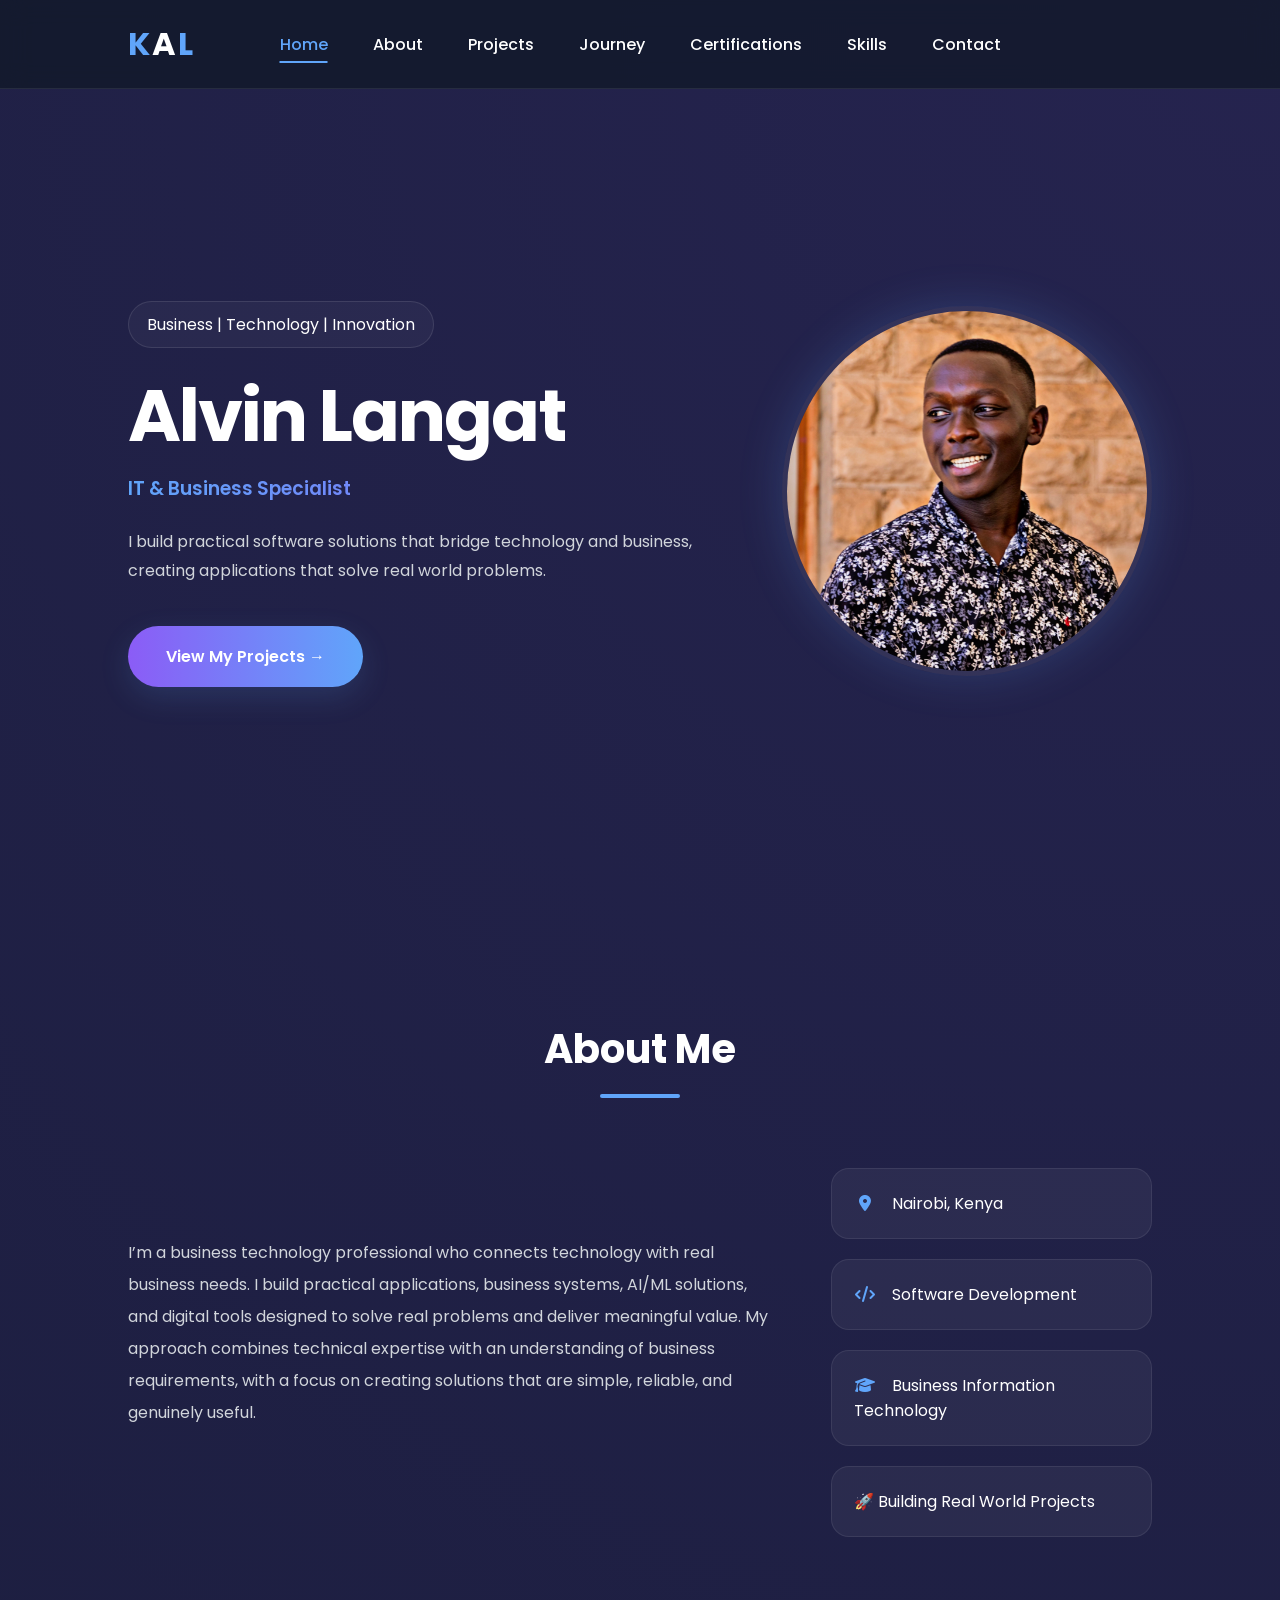
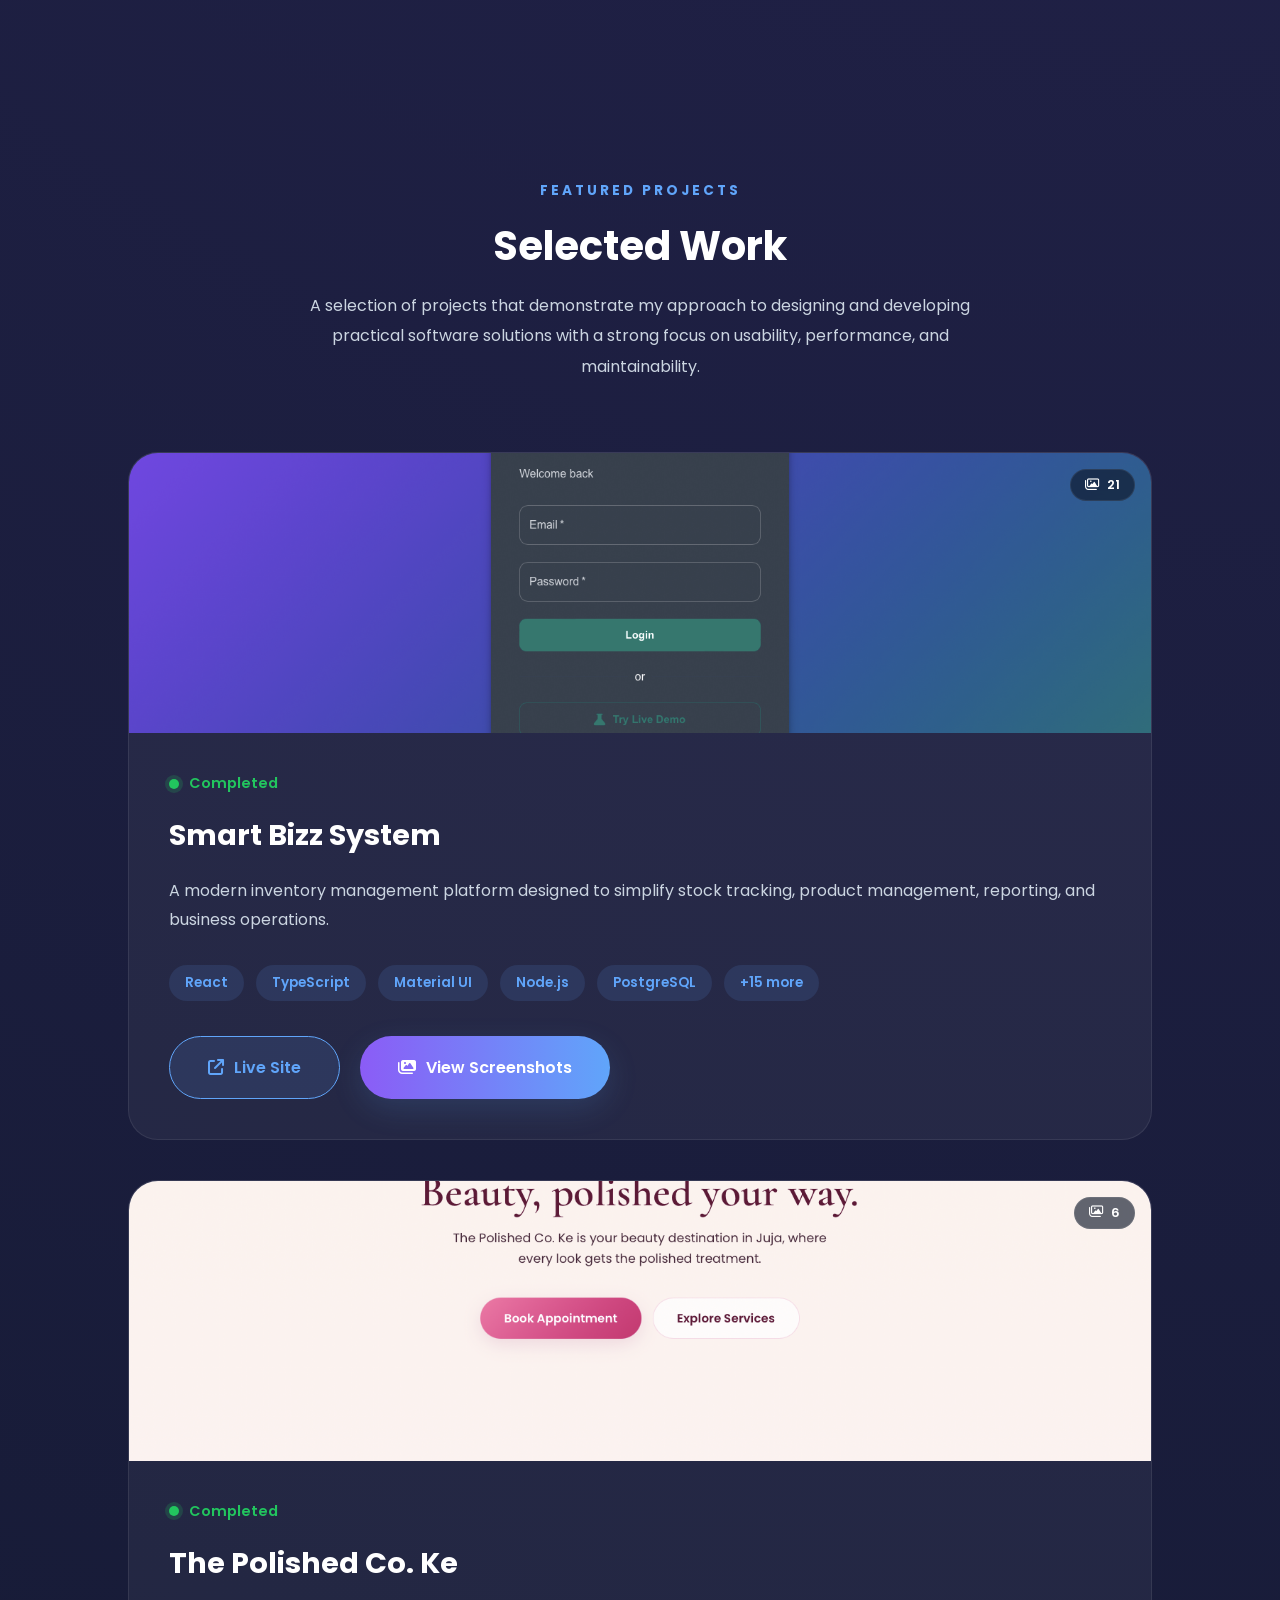
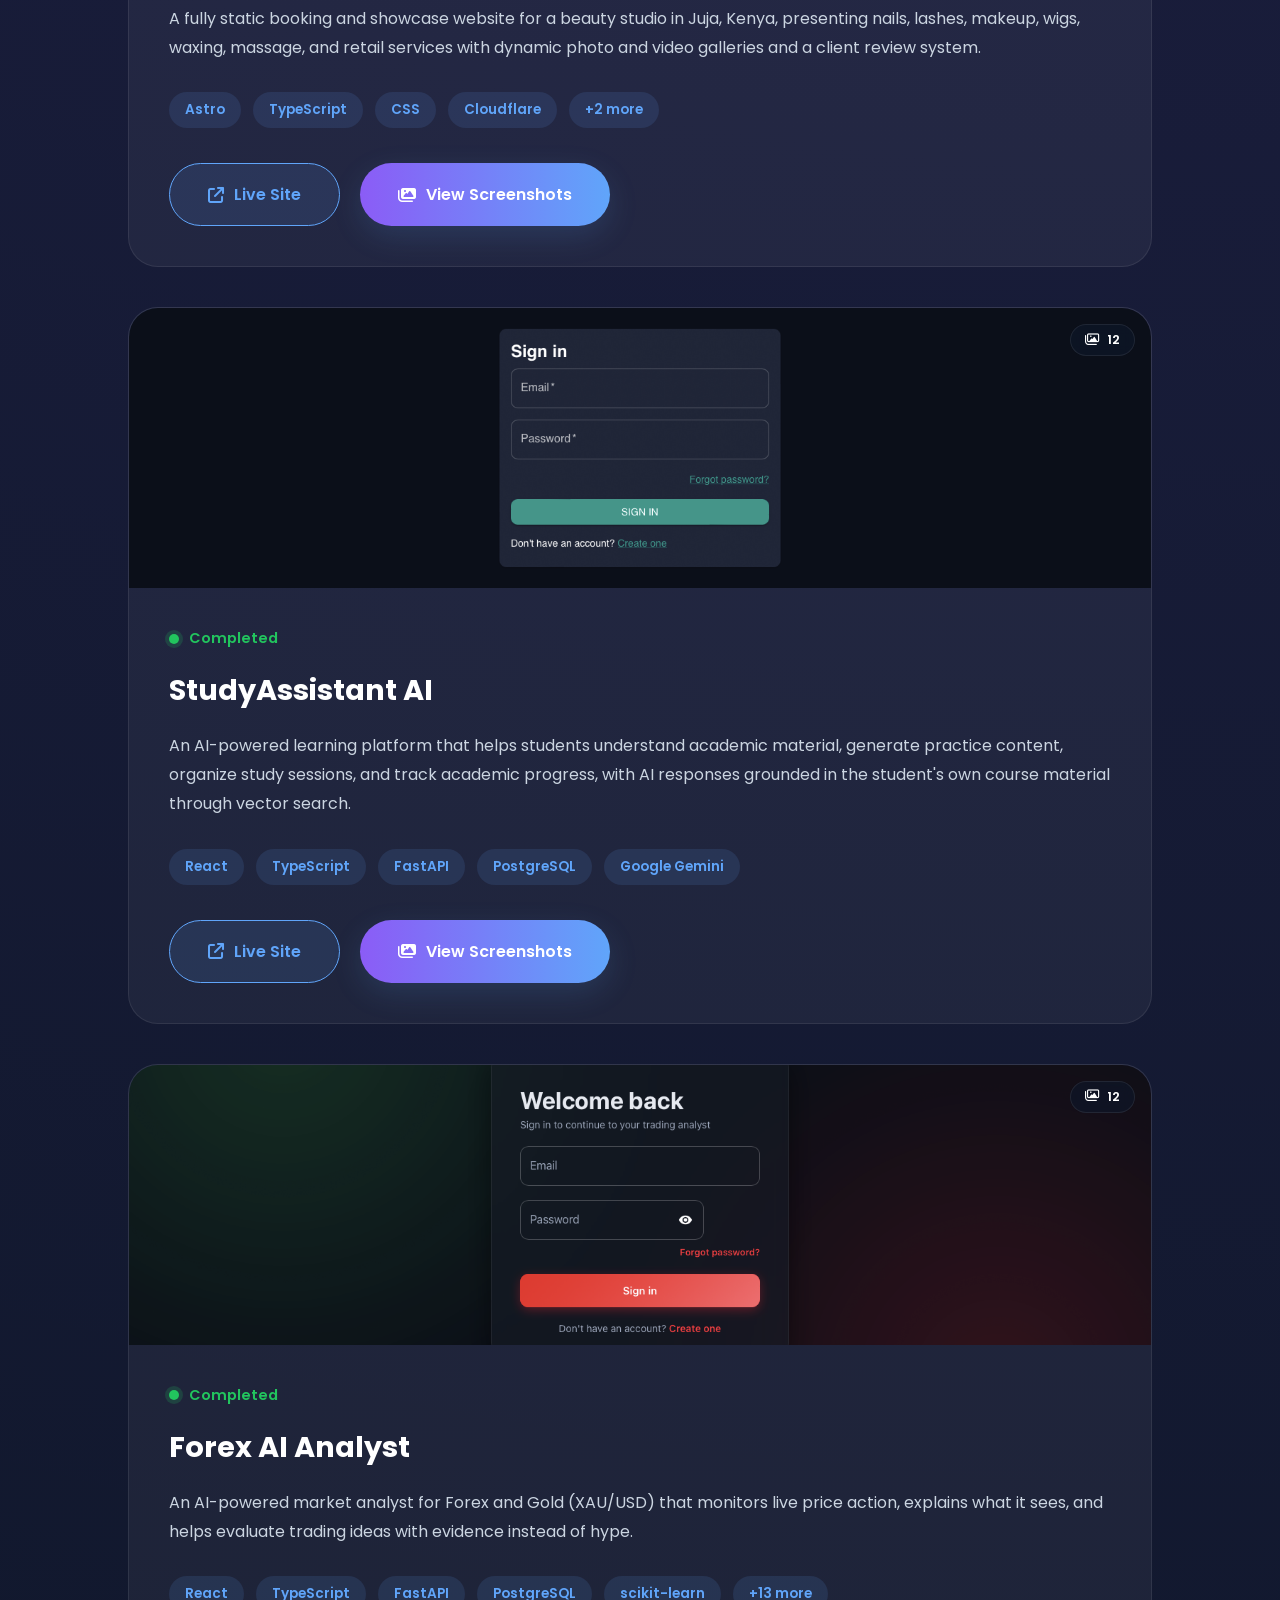
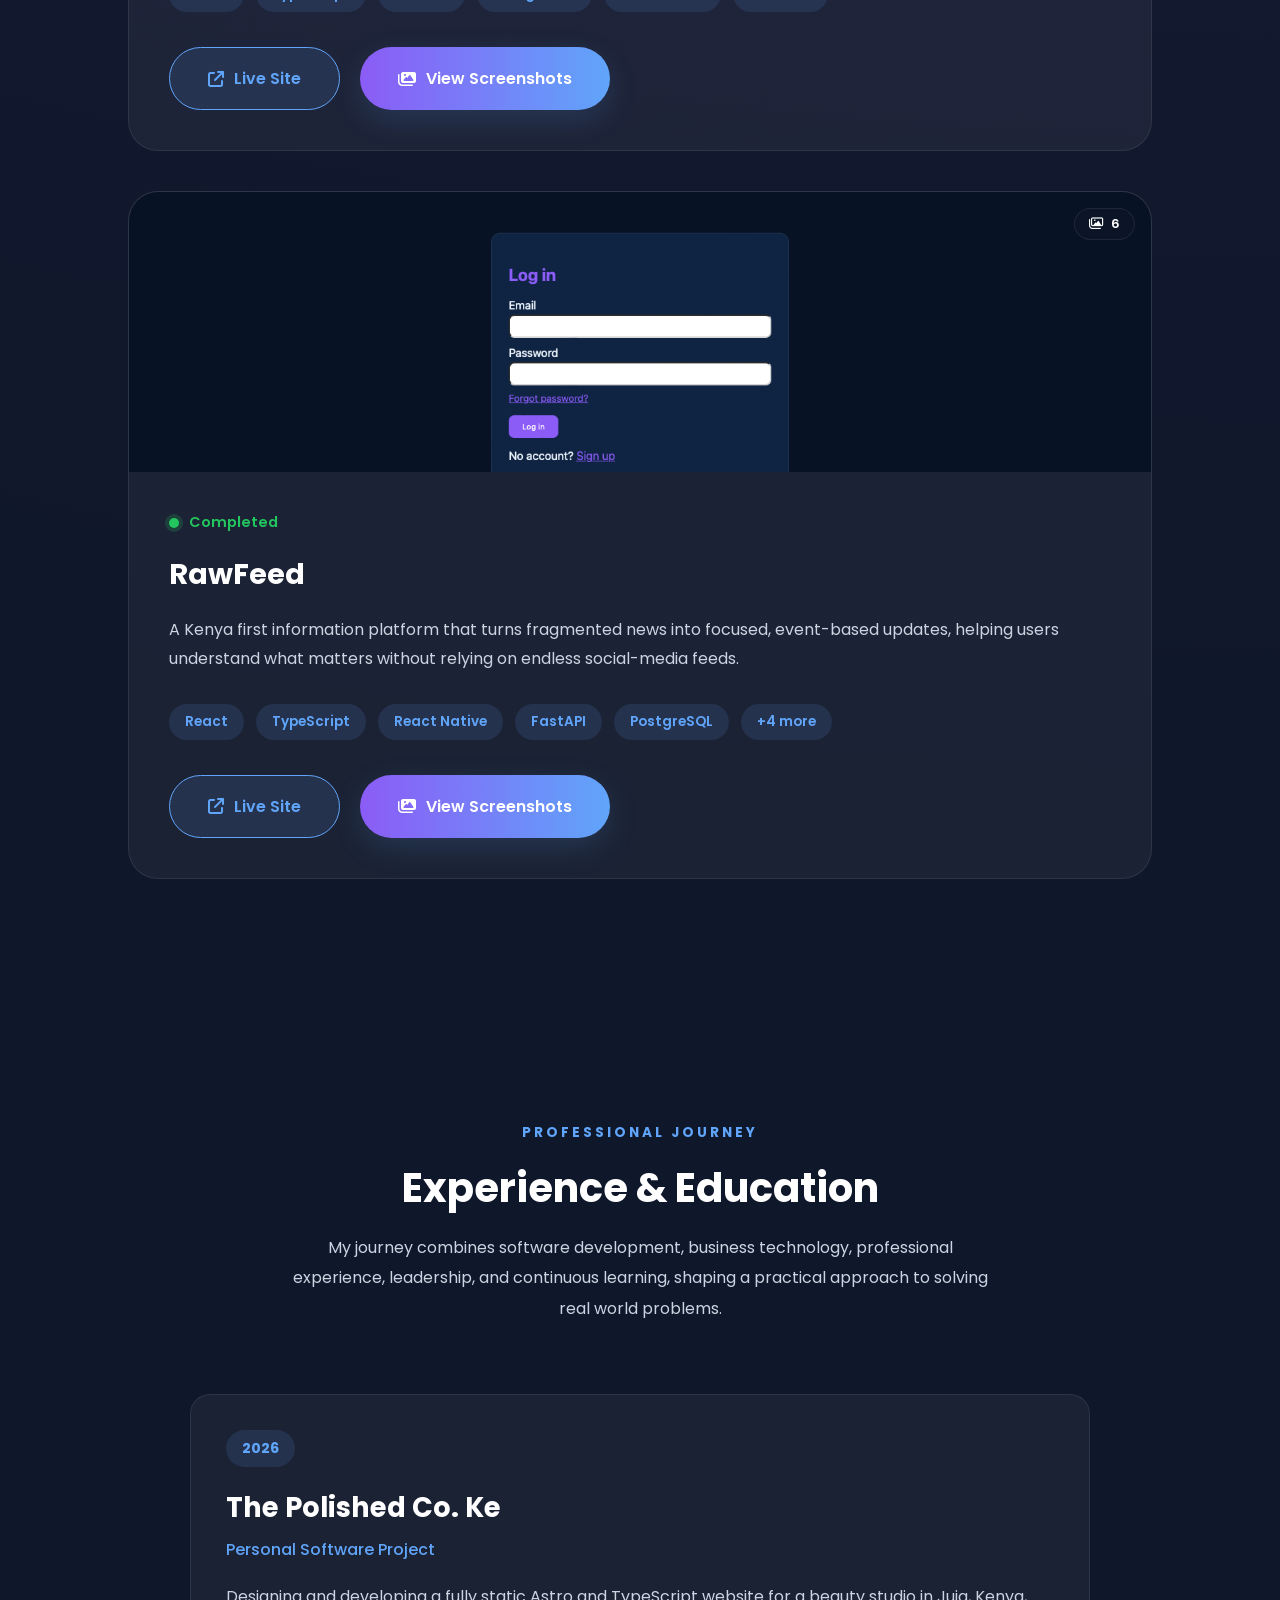
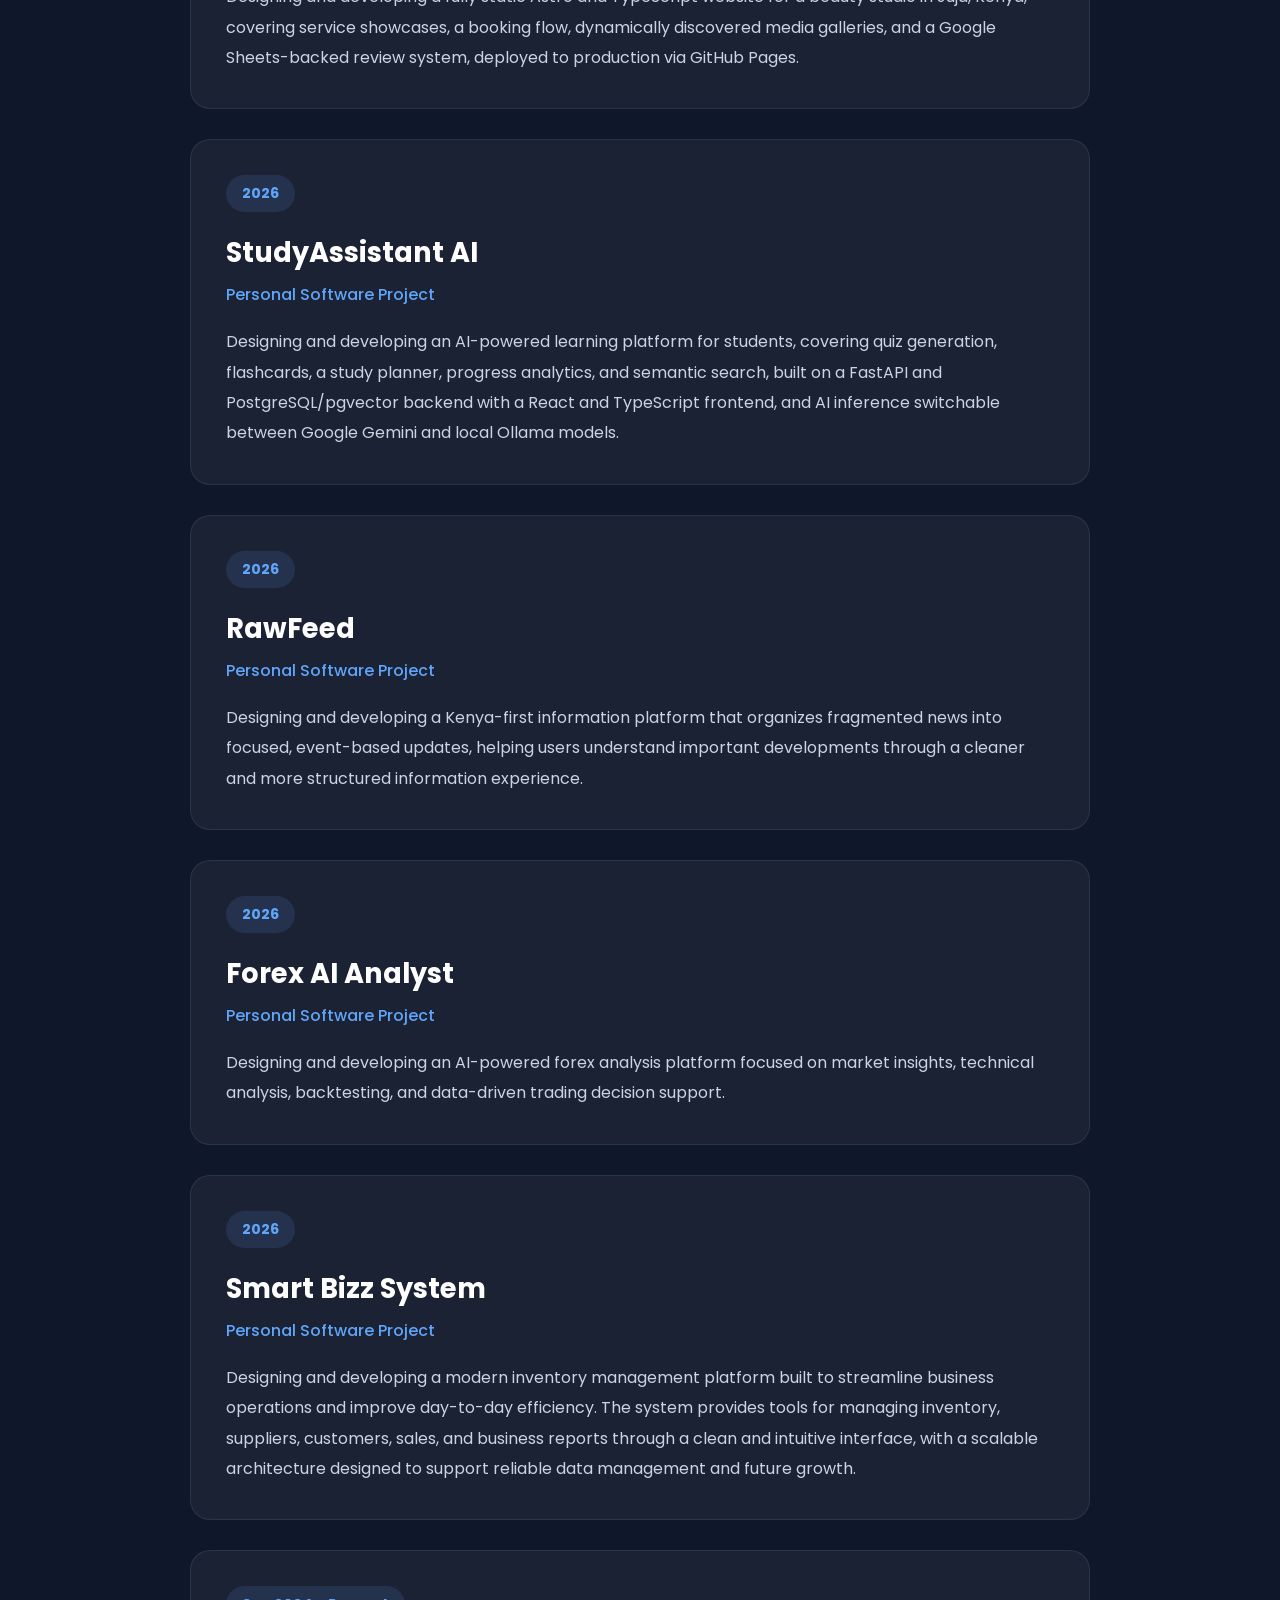
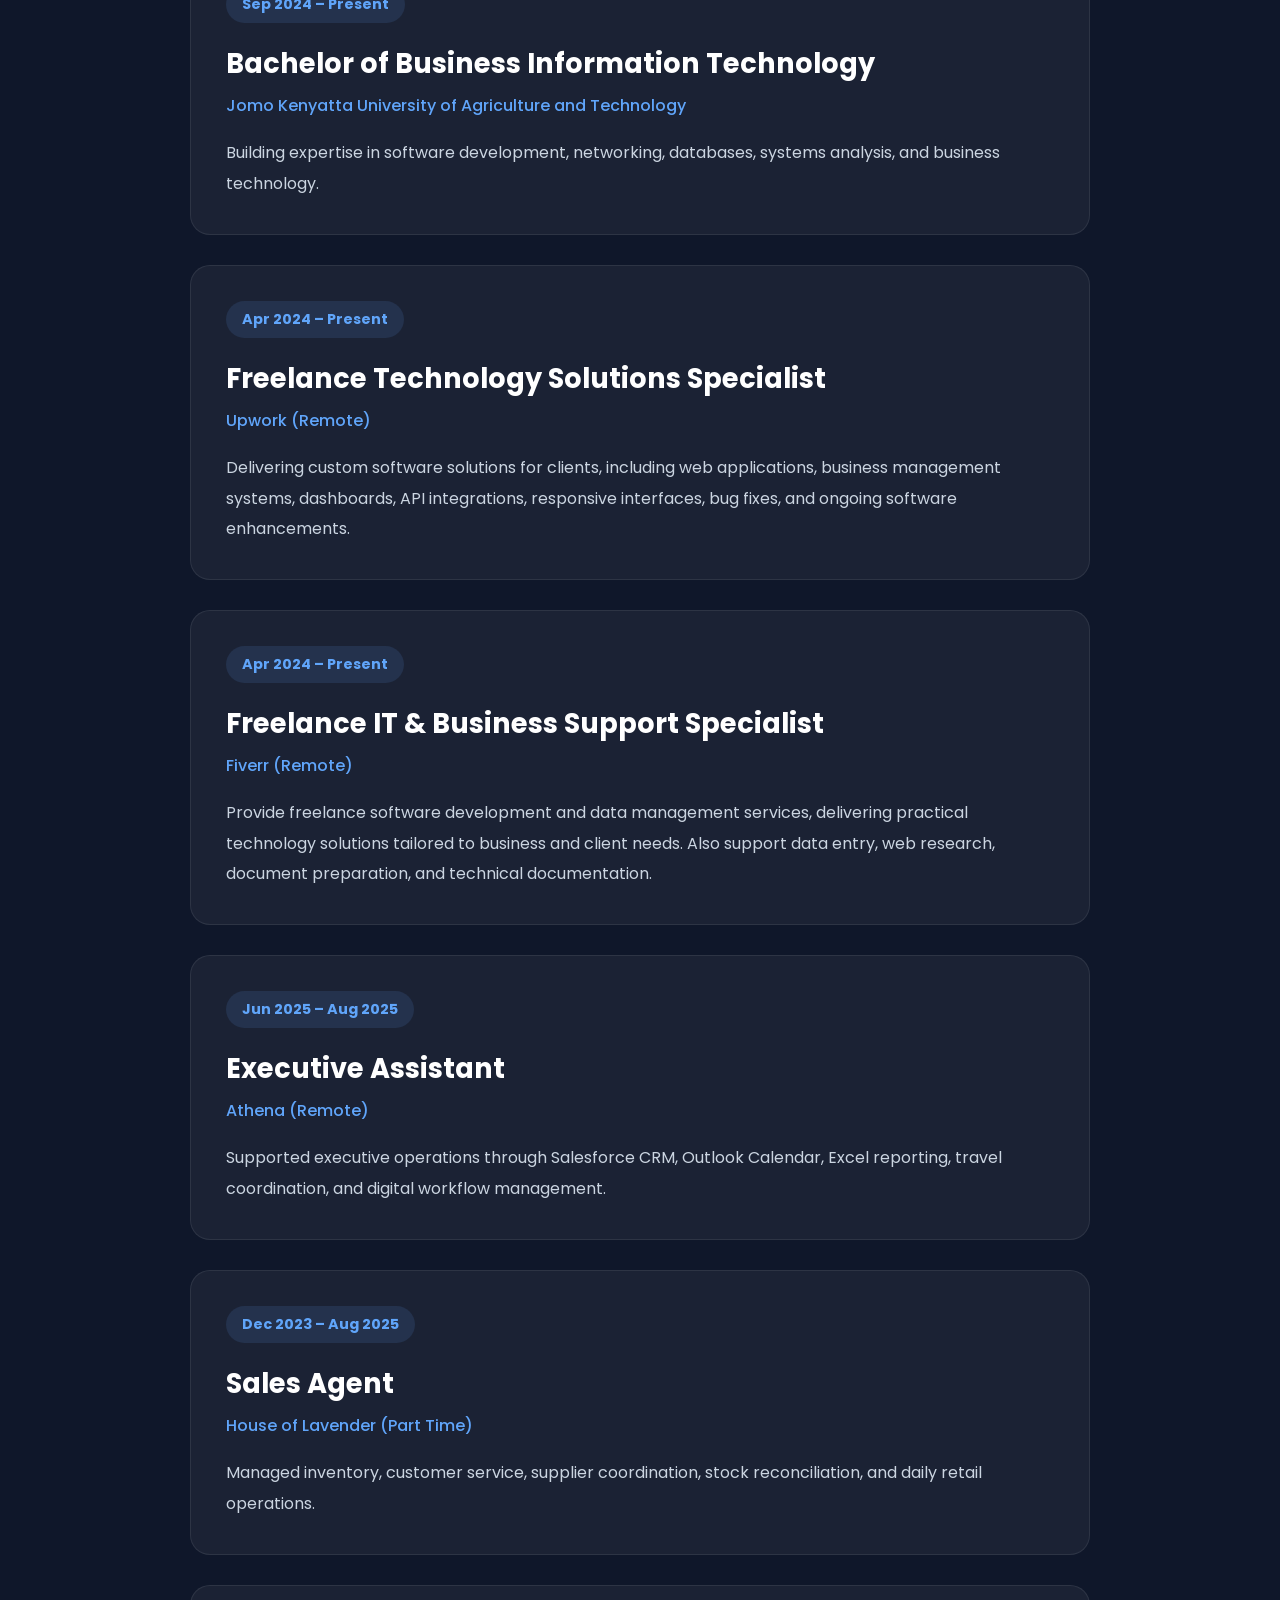
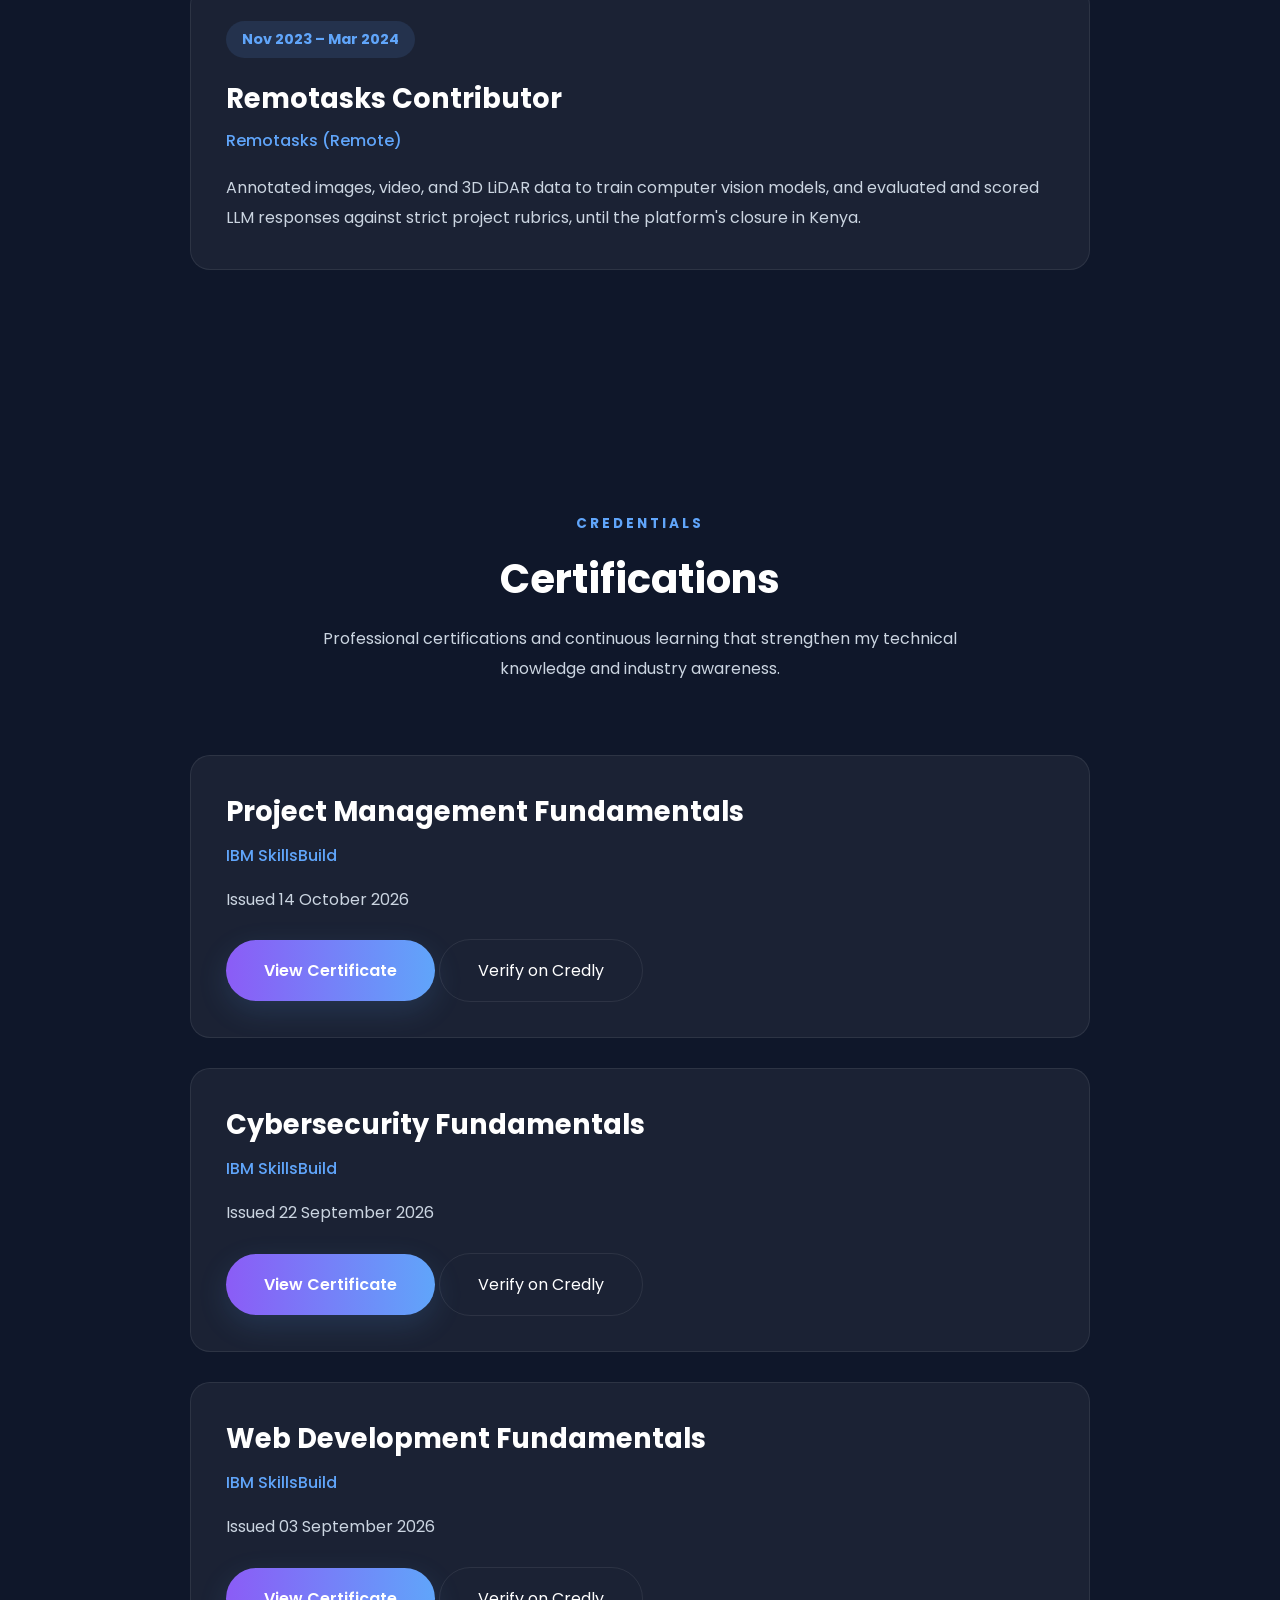
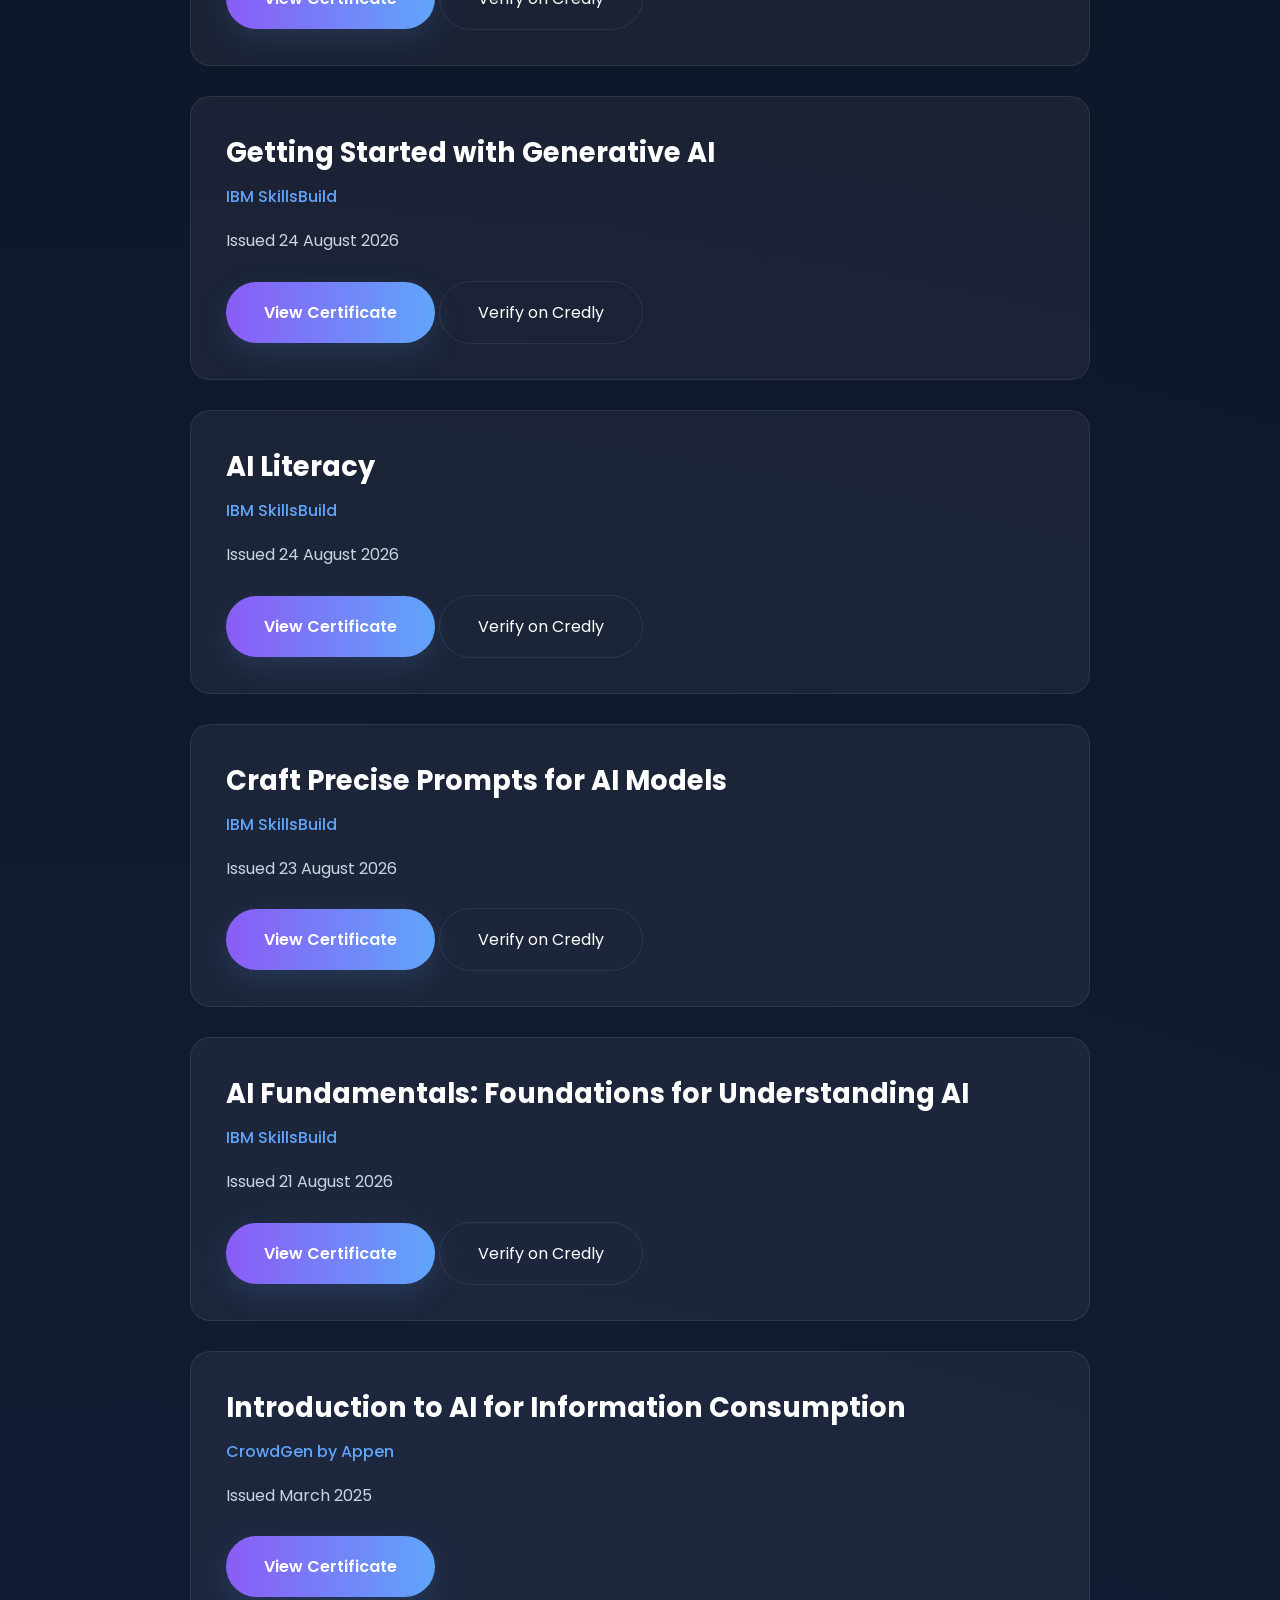
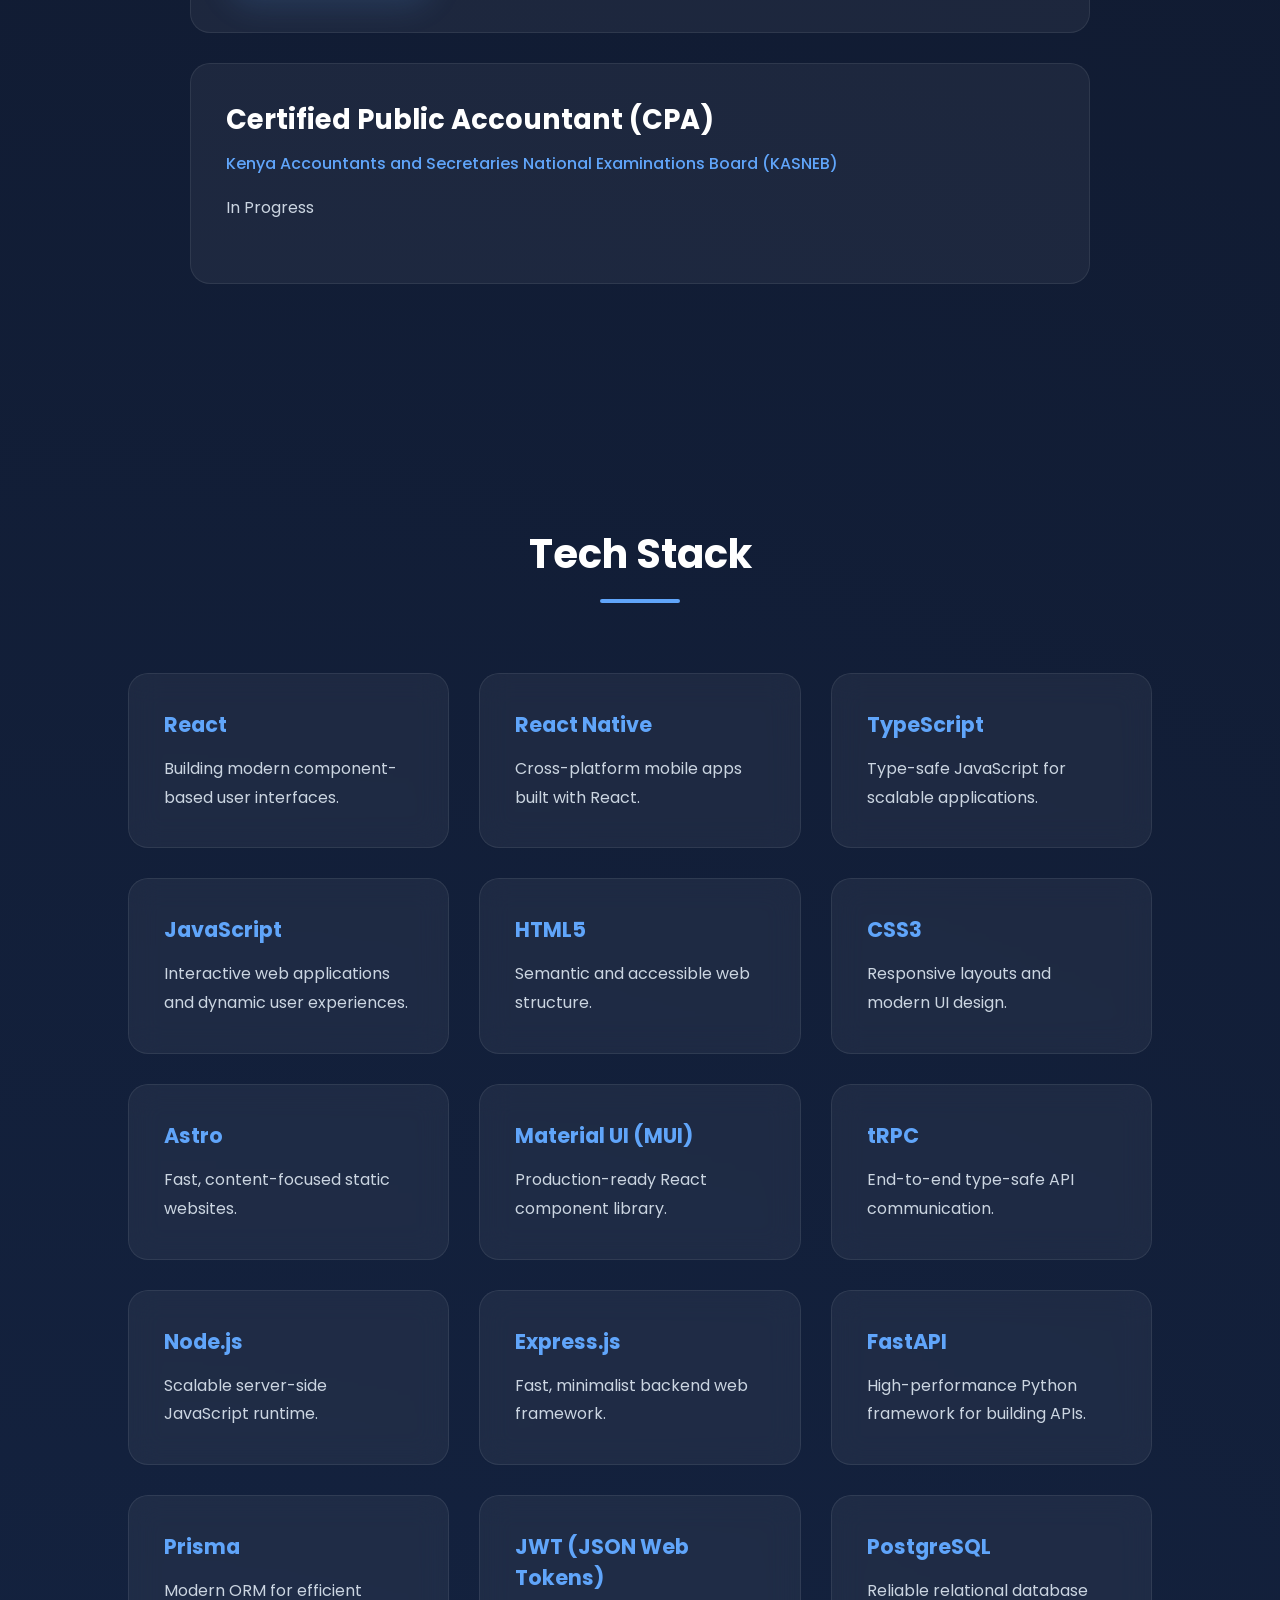
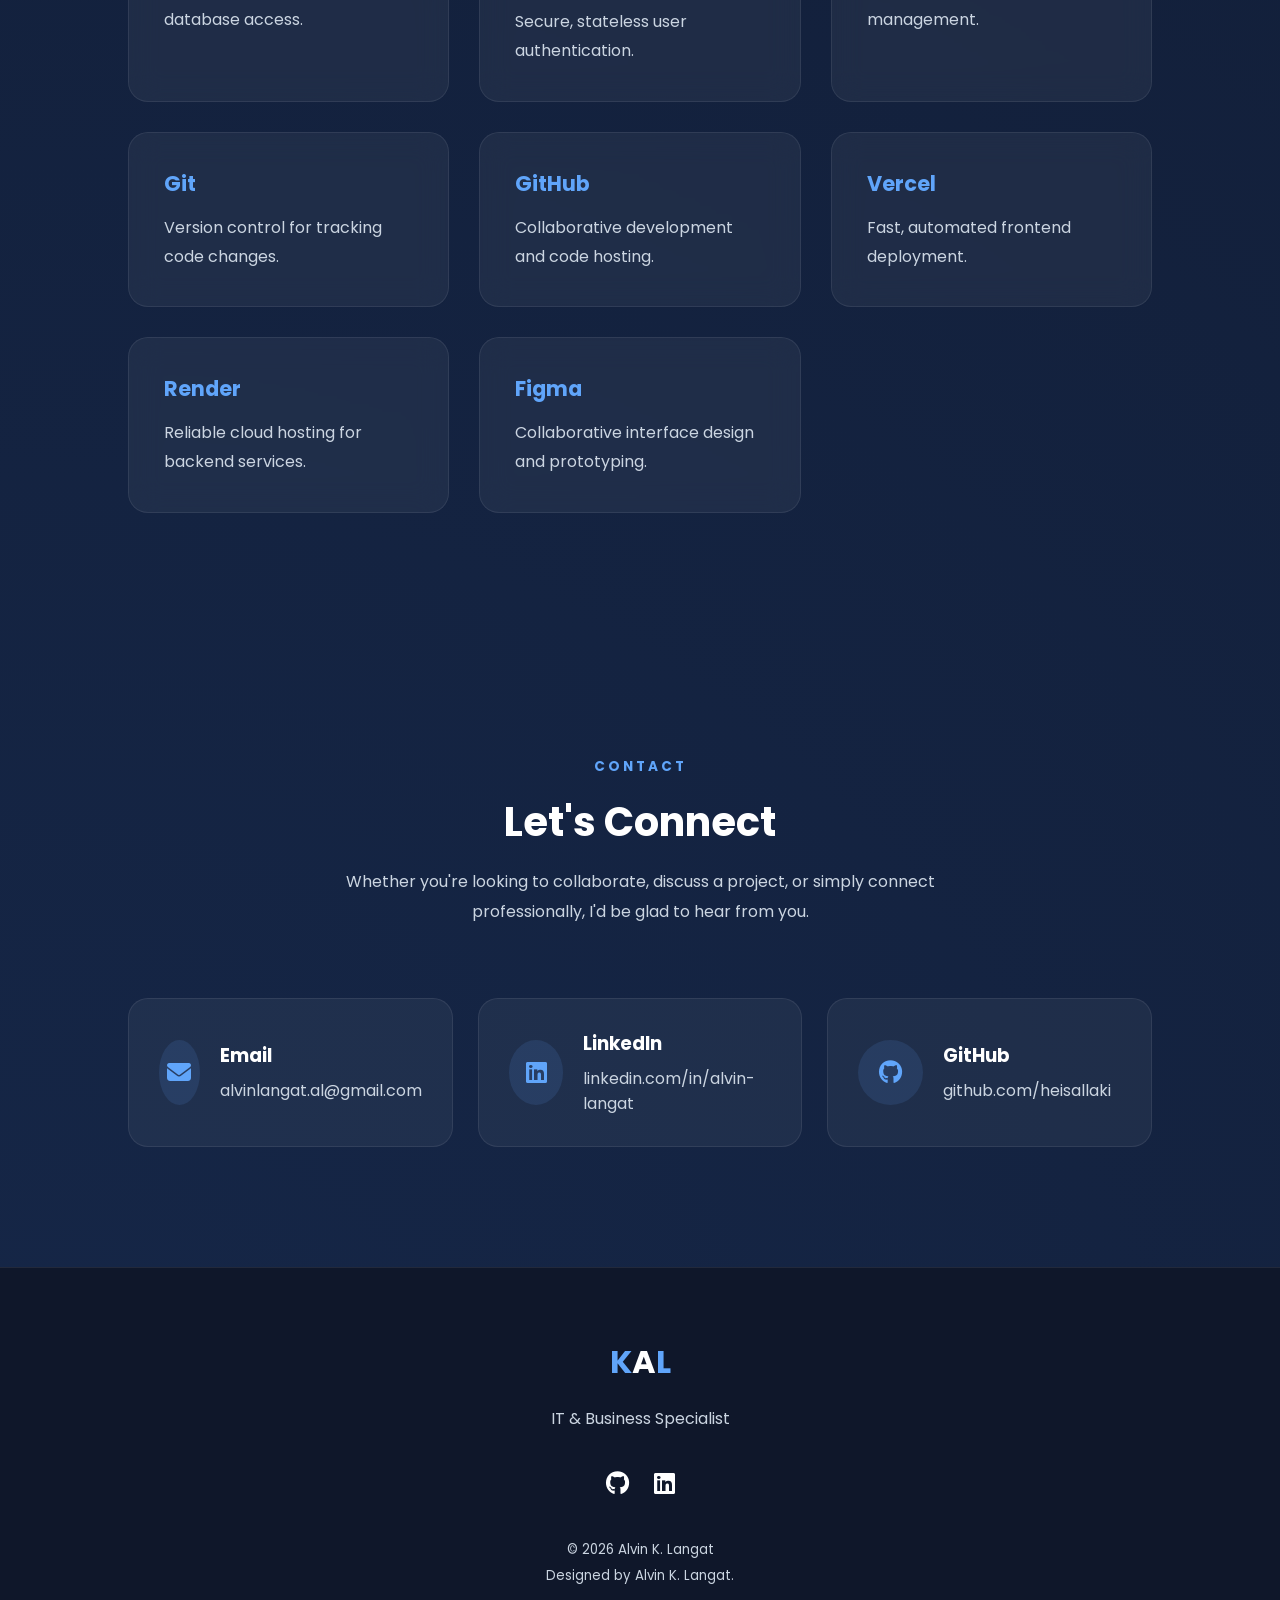
==== index.html @ 748a5497 "Update Fiverr timeline" ====
<!DOCTYPE html>
<html lang="en">
<head>
    <meta name="google-site-verification" content="kEwqhnAd3firVRdQNN7Rl8DQa8hLl5f-PhCckaMU5Nw" />
    <meta charset="UTF-8">
    <meta name="viewport" content="width=device-width, initial-scale=1.0">
    <meta
    name="description"
    content="Portfolio of Alvin K. Langat, showcasing projects, business technology expertise, certifications, and professional experience.">
    <title>Alvin K. Langat | IT & Business Specialist</title>

    <link rel="stylesheet"
    href="https://cdnjs.cloudflare.com/ajax/libs/font-awesome/6.7.2/css/all.min.css">

    <link rel="stylesheet" href="assets/css/style.css">

<link rel="icon" type="image/png" href="assets/icons/favicon.png">
<link rel="apple-touch-icon" href="assets/icons/apple-touch-icon.png">

</head>

<body>

    <!-- Navigation -->
<nav>

    <a href="#hero" class="logo">
        <span>K</span>A<span>L</span>
    </a>

    <div class="menu-toggle" id="menu-toggle">
    <i class="fa-solid fa-bars" id="menu-icon"></i>
</div>

    <ul class="nav-links" id="nav-links">

        <li><a href="#hero">Home</a></li>
        <li><a href="#about">About</a></li>
        <li><a href="#projects">Projects</a></li>
        <li><a href="#journey">Journey</a></li>
        <li><a href="#certifications">Certifications</a></li>
        <li><a href="#skills">Skills</a></li>
        <li><a href="#contact">Contact</a></li>

        <!--
        <li class="mobile-cv">
            <a href="assets/documents/Alvin_Kipngeno_Langat_Resume.pdf" download>
                Download CV
            </a>
        </li>
        -->

    </ul>

    <!--
    <a href="assets/documents/Alvin_Kipngeno_Langat_Resume.pdf"
       class="nav-btn desktop-cv"
       download>

        Download CV

    </a>
    -->

</nav>

    <!-- Hero Section -->
    <section id="hero" class="section">


    <div class="hero-content">

        <div class="hero-text">

            <div class="hero-badge">
                Business | Technology | Innovation
            </div>

            <h1>
                Alvin Langat
            </h1>

            <h3>
                IT & Business Specialist
            </h3>

            <p>
                I build practical software solutions that bridge technology
                and business, creating applications that solve real world
                problems.
            </p>

            <a href="#projects" class="btn">
                View My Projects →
            </a>

        </div>

        <div class="hero-image">
    <img
        src="assets/images/profile.png"
        alt="Alvin K. Langat">
</div>

    </div>

</section>

<section id="about" class="section reveal">

    <div class="section-title">
        <h2>About Me</h2>
        <div class="title-line"></div>
    </div>

    <div class="about-container">

        <div class="about-text">

            <p>
                I’m a business technology professional who connects technology with real business needs. I build practical applications, business systems, AI/ML solutions, and digital tools designed to solve real problems and deliver meaningful value. My approach combines technical expertise with an understanding of business requirements, with a focus on creating solutions that are simple, reliable, and genuinely useful.
            </p>

            <!--
            <a
                href="assets/documents/Alvin_Kipngeno_Langat_Resume.pdf"
                class="btn"
                download>

                Download CV

            </a>
            -->

        </div>

        <div class="about-info">

            <div class="info-card">
                <i class="fa-solid fa-location-dot"></i>
                Nairobi, Kenya
            </div>

            <div class="info-card">
                <i class="fa-solid fa-code"></i>
                Software Development
            </div>

            <div class="info-card">
                <i class="fa-solid fa-graduation-cap"></i>
                Business Information Technology
            </div>

            <div class="info-card">
                🚀 Building Real World Projects
            </div>

        </div>

    </div>

</section>

<section id="projects" class="section reveal">

    <div class="section-title">

        <span class="section-label">
            Featured Projects
        </span>

        <h2 class="section-heading">

            Selected Work

        </h2>

        <p class="section-description">

            A selection of projects that demonstrate my approach to
            designing and developing practical software solutions with
            a strong focus on usability, performance, and maintainability.

        </p>

    </div>

    <div class="projects-grid">

        <article class="project-card">

    <div
    class="project-image project-gallery-trigger"
    data-gallery="smart-inventory"
    role="button"
    tabindex="0"
    aria-label="Open Smart Inventory System screenshot gallery">

        <img
        class="project-gallery-cover"
        src=""
        alt="">

        <span class="project-image-placeholder">
            Project Preview
        </span>

        <div class="project-image-overlay">

            <i class="fa-solid fa-images"></i>

            <span>View Screenshots</span>

        </div>

        <span class="project-image-count">

            <i class="fa-regular fa-images"></i>

            <span class="project-image-count-value"></span>

        </span>

    </div>

    <div class="project-content">

        <div class="project-status is-completed">

            <span class="status-dot"></span>

            Completed

        </div>

        <h3>

            Smart Bizz System

        </h3>

        <p>

            A modern inventory management platform designed to
            simplify stock tracking, product management,
            reporting, and business operations.

        </p>

        <div class="project-tags">

                    <span>React</span>

                    <span>TypeScript</span>

                    <span>Material UI</span>

                    <span>Node.js</span>

                    <span>PostgreSQL</span>

                    <span>+15 more</span>

                </div>

        <div class="project-buttons">


<a
    href="https://smart-bizz-system.vercel.app/login"
    target="_blank"
    rel="noopener noreferrer"
    class="live-btn">

    <i class="fa-solid fa-arrow-up-right-from-square"></i>
    Live Site

</a>

            <button
            type="button"
            class="primary-btn project-gallery-trigger"
            data-gallery="smart-inventory">

                <i class="fa-solid fa-images"></i>
                View Screenshots

            </button>

        </div>

    </div>

</article>

        <article class="project-card">

    <div
    class="project-image project-gallery-trigger"
    data-gallery="the-polished-co"
    role="button"
    tabindex="0"
    aria-label="Open The Polished Co. Ke screenshot gallery">

        <img
        class="project-gallery-cover"
        src=""
        alt="">

        <span class="project-image-placeholder">
            Project Preview
        </span>

        <div class="project-image-overlay">

            <i class="fa-solid fa-images"></i>

            <span>View Screenshots</span>

        </div>

        <span class="project-image-count">

            <i class="fa-regular fa-images"></i>

            <span class="project-image-count-value"></span>

        </span>

    </div>

    <div class="project-content">

        <div class="project-status is-completed">

            <span class="status-dot"></span>

            Completed

        </div>

        <h3>

            The Polished Co. Ke

        </h3>

        <p>

            A fully static booking and showcase website for a beauty
            studio in Juja, Kenya, presenting nails, lashes, makeup,
            wigs, waxing, massage, and retail services with dynamic
            photo and video galleries and a client review system.

        </p>

        <div class="project-tags">

                    <span>Astro</span>

                    <span>TypeScript</span>

                    <span>CSS</span>

                    <span>Cloudflare</span>

                    <span>+2 more</span>

                </div>

        <div class="project-buttons">

    <a
       href="https://thepolishedco.pages.dev"
        target="_blank"
        rel="noopener noreferrer"
        class="live-btn">

        <i class="fa-solid fa-arrow-up-right-from-square"></i>
        Live Site

    </a>

            <button
            type="button"
            class="primary-btn project-gallery-trigger"
            data-gallery="the-polished-co">

                <i class="fa-solid fa-images"></i>
                View Screenshots

            </button>

        </div>

    </div>

</article>

        <article class="project-card">

    <div
    class="project-image project-gallery-trigger"
    data-gallery="study-assistant-ai"
    role="button"
    tabindex="0"
    aria-label="Open StudyAssistant AI screenshot gallery">

        <img
        class="project-gallery-cover"
        src=""
        alt="">

        <span class="project-image-placeholder">
            Project Preview
        </span>

        <div class="project-image-overlay">

            <i class="fa-solid fa-images"></i>

            <span>View Screenshots</span>

        </div>

        <span class="project-image-count">

            <i class="fa-regular fa-images"></i>

            <span class="project-image-count-value"></span>

        </span>

    </div>

    <div class="project-content">

        <div class="project-status is-completed">

            <span class="status-dot"></span>

            Completed

        </div>

        <h3>

            StudyAssistant AI

        </h3>

        <p>

            An AI-powered learning platform that helps students
            understand academic material, generate practice content,
            organize study sessions, and track academic progress, with
            AI responses grounded in the student's own course material
            through vector search.

        </p>

        <div class="project-tags">

                    <span>React</span>

                    <span>TypeScript</span>

                    <span>FastAPI</span>

                    <span>PostgreSQL</span>

                    <span>Google Gemini</span>

                </div>

        <div class="project-buttons">

<a
    href="https://studyassistantai-ke.vercel.app"
    target="_blank"
    rel="noopener noreferrer"
    class="live-btn">

    <i class="fa-solid fa-arrow-up-right-from-square"></i>
    Live Site

</a>

            <button
            type="button"
            class="primary-btn project-gallery-trigger"
            data-gallery="study-assistant-ai">

                <i class="fa-solid fa-images"></i>
                View Screenshots

            </button>

        </div>

    </div>

</article>

        <article class="project-card">

    <div
    class="project-image project-gallery-trigger"
    data-gallery="forex-ai-analyst"
    role="button"
    tabindex="0"
    aria-label="Open Forex AI Analyst screenshot gallery">

        <img
        class="project-gallery-cover"
        src=""
        alt="">

        <span class="project-image-placeholder">
            Project Preview
        </span>

        <div class="project-image-overlay">

            <i class="fa-solid fa-images"></i>

            <span>View Screenshots</span>

        </div>

        <span class="project-image-count">

            <i class="fa-regular fa-images"></i>

            <span class="project-image-count-value"></span>

        </span>

    </div>

    <div class="project-content">

        <div class="project-status is-completed">

            <span class="status-dot"></span>

            Completed

        </div>

        <h3>

            Forex AI Analyst

        </h3>

        <p>

            An AI-powered market analyst for Forex and Gold (XAU/USD)
            that monitors live price action, explains what it sees, and
            helps evaluate trading ideas with evidence instead of hype.

        </p>

        <div class="project-tags">

                    <span>React</span>

                    <span>TypeScript</span>

                    <span>FastAPI</span>

                    <span>PostgreSQL</span>

                    <span>scikit-learn</span>

                    <span>+13 more</span>

                </div>

        <div class="project-buttons">

<a
    href="https://forex-analyst.vercel.app"
    target="_blank"
    rel="noopener noreferrer"
    class="live-btn">

    <i class="fa-solid fa-arrow-up-right-from-square"></i>
    Live Site

</a>
            <button
            type="button"
            class="primary-btn project-gallery-trigger"
            data-gallery="forex-ai-analyst">

                <i class="fa-solid fa-images"></i>
                View Screenshots

            </button>

        </div>

    </div>

</article>

<article class="project-card">

    <div
    class="project-image project-gallery-trigger"
    data-gallery="raw-feed"
    role="button"
    tabindex="0"
    aria-label="Open RawFeed screenshot gallery">

        <img
        class="project-gallery-cover"
        src=""
        alt="">

        <span class="project-image-placeholder">
            Project Preview
        </span>

        <div class="project-image-overlay">

            <i class="fa-solid fa-images"></i>

            <span>View Screenshots</span>

        </div>

        <span class="project-image-count">

            <i class="fa-regular fa-images"></i>

            <span class="project-image-count-value"></span>

        </span>

    </div>

    <div class="project-content">

        <div class="project-status is-completed">

            <span class="status-dot"></span>

            Completed

        </div>

        <h3>
            RawFeed
        </h3>

        <p>
            A Kenya first information platform that turns fragmented
            news into focused, event-based updates, helping users
            understand what matters without relying on endless
            social-media feeds.
        </p>

        <div class="project-tags">

            <span>React</span>

            <span>TypeScript</span>

            <span>React Native</span>

            <span>FastAPI</span>

            <span>PostgreSQL</span>

            <span>+4 more</span>

        </div>

        <div class="project-buttons">

            <a
                href="https://rawfeed-news.vercel.app"
                target="_blank"
                rel="noopener noreferrer"
                class="live-btn">

                <i class="fa-solid fa-arrow-up-right-from-square"></i>
                Live Site

            </a>

            <button
            type="button"
            class="primary-btn project-gallery-trigger"
            data-gallery="raw-feed">

                <i class="fa-solid fa-images"></i>
                View Screenshots

            </button>

        </div>

    </div>

</article>

    </div>

</section>

<section id="journey" class="section reveal">

    <div class="section-title">

        <span class="section-label">
            Professional Journey
        </span>

        <h2 class="section-heading">
            Experience & Education
        </h2>

        <p class="section-description">
            My journey combines software development, business technology,
            professional experience, leadership, and continuous learning,
            shaping a practical approach to solving real world problems.
        </p>

    </div>

        <div class="journey-grid">

        <article class="journey-card">

            <span class="journey-date">
                2026
            </span>

            <h3>
                The Polished Co. Ke
            </h3>

            <h4>
                Personal Software Project
            </h4>

            <p>
                Designing and developing a fully static Astro and TypeScript
                website for a beauty studio in Juja, Kenya, covering service
                showcases, a booking flow, dynamically discovered media
                galleries, and a Google Sheets-backed review system, deployed
                to production via GitHub Pages.
            </p>

        </article>

                <article class="journey-card">

            <span class="journey-date">
                2026
            </span>

            <h3>
                StudyAssistant AI
            </h3>

            <h4>
                Personal Software Project
            </h4>

            <p>
                Designing and developing an AI-powered learning platform for
                students, covering quiz generation, flashcards, a study
                planner, progress analytics, and semantic search, built on a
                FastAPI and PostgreSQL/pgvector backend with a React and
                TypeScript frontend, and AI inference switchable between
                Google Gemini and local Ollama models.
            </p>

        </article>

        <article class="journey-card">

            <span class="journey-date">
                2026
            </span>

            <h3>
                RawFeed
            </h3>

            <h4>
                Personal Software Project
            </h4>

            <p>
                Designing and developing a Kenya-first information platform that
                organizes fragmented news into focused, event-based updates,
                helping users understand important developments through a
                cleaner and more structured information experience.
            </p>

        </article>

        <article class="journey-card">

            <span class="journey-date">
                2026
            </span>

            <h3>
                Forex AI Analyst
            </h3>

            <h4>
                Personal Software Project
            </h4>

            <p>
                Designing and developing an AI-powered forex analysis platform
                focused on market insights, technical analysis, backtesting,
                and data-driven trading decision support.
            </p>

        </article>

        <article class="journey-card">

            <span class="journey-date">
                2026
            </span>

            <h3>
                Smart Bizz System
            </h3>

            <h4>
                Personal Software Project
            </h4>

            <p>
                Designing and developing a modern inventory management platform built to
                streamline business operations and improve day-to-day efficiency. The system
                provides tools for managing inventory, suppliers, customers, sales, and business
                reports through a clean and intuitive interface, with a scalable architecture
                designed to support reliable data management and future growth.
            </p>

        </article>

        <article class="journey-card">

            <span class="journey-date">
                Sep 2024 – Present
            </span>

            <h3>
                Bachelor of Business Information Technology
            </h3>

            <h4>
                Jomo Kenyatta University of Agriculture and Technology
            </h4>

            <p>
                Building expertise in software development, networking,
                databases, systems analysis, and business technology.
            </p>

        </article>

        <article class="journey-card">

            <span class="journey-date">
                Apr 2024 – Present
            </span>

            <h3>
                Freelance Technology Solutions Specialist
            </h3>

            <h4>
                Upwork (Remote)
            </h4>

            <p>
                Delivering custom software solutions for clients, including web
                applications, business management systems, dashboards, API
                integrations, responsive interfaces, bug fixes, and ongoing
                software enhancements.
            </p>

        </article>

        <article class="journey-card">

            <span class="journey-date">
                Apr 2024 – Present
            </span>

            <h3>
                Freelance IT & Business Support Specialist
            </h3>

            <h4>
                Fiverr (Remote)
            </h4>

            <p>
                Provide freelance software development and data management
                services, delivering practical technology solutions tailored
                to business and client needs. Also support data entry,
                web research, document preparation, and technical
                documentation.
            </p>

        </article>

        <article class="journey-card">

            <span class="journey-date">
                Jun 2025 – Aug 2025
            </span>

            <h3>
                Executive Assistant
            </h3>

            <h4>
                Athena (Remote)
            </h4>

            <p>
                Supported executive operations through Salesforce CRM, Outlook
                Calendar, Excel reporting, travel coordination, and digital
                workflow management.
            </p>

        </article>

        <article class="journey-card">

            <span class="journey-date">
                Dec 2023 – Aug 2025
            </span>

            <h3>
                Sales Agent
            </h3>

            <h4>
                House of Lavender (Part Time)
            </h4>

            <p>
                Managed inventory, customer service, supplier coordination,
                stock reconciliation, and daily retail operations.
            </p>

        </article>

        <article class="journey-card">

            <span class="journey-date">
                Nov 2023 – Mar 2024
            </span>

            <h3>
                Remotasks Contributor
            </h3>

            <h4>
                Remotasks (Remote)
            </h4>

            <p>
                Annotated images, video, and 3D LiDAR data to train computer
                vision models, and evaluated and scored LLM responses against
                strict project rubrics, until the platform's closure in Kenya.
            </p>

        </article>

    </div>

</section>

<section id="certifications" class="section reveal">

    <div class="section-title">

        <span class="section-label">

            Credentials

        </span>

        <h2 class="section-heading">

            Certifications

        </h2>

        <p class="section-description">

            Professional certifications and continuous learning that
            strengthen my technical knowledge and industry awareness.

        </p>

    </div>


        <div class="cert-grid">

        <div class="cert-card">

            <h3>
                Project Management Fundamentals
            </h3>

            <h4>
                IBM SkillsBuild
            </h4>

            <p>
                Issued 14 October 2026
            </p>

            <a
                href="assets/documents/certifications/project-management-fundamentals.pdf"
                target="_blank"
                rel="noopener noreferrer"
                class="primary-btn"
            >
                View Certificate
            </a>

            <a href="https://www.credly.com/go/YPS38z63"
               target="_blank"
               rel="noopener noreferrer"
               class="secondary-btn"
            >
                Verify on Credly
            </a>

        </div>

        <div class="cert-card">

            <h3>
                Cybersecurity Fundamentals
            </h3>

            <h4>
                IBM SkillsBuild
            </h4>

            <p>
                Issued 22 September 2026
            </p>

            <a
                href="assets/documents/certifications/cybersecurity-fundamentals.pdf"
                target="_blank"
                rel="noopener noreferrer"
                class="primary-btn"
            >
                View Certificate
            </a>

            <a href="https://www.credly.com/badges/410e2a92-435a-4f07-afd3-f4462cccad7d"
               target="_blank"
               rel="noopener noreferrer"
               class="secondary-btn"
            >
                Verify on Credly
            </a>

        </div>

        <div class="cert-card">

            <h3>
                Web Development Fundamentals
            </h3>

            <h4>
                IBM SkillsBuild
            </h4>

            <p>
                Issued 03 September 2026
            </p>

            <a
                href="assets/documents/certifications/web-development-fundamentals.pdf"
                target="_blank"
                rel="noopener noreferrer"
                class="primary-btn"
            >
                View Certificate
            </a>

            <a href="https://www.credly.com/badges/80a0a227-3830-4a0e-839c-7c884a8f6487"
               target="_blank"
               rel="noopener noreferrer"
               class="secondary-btn"
            >
                Verify on Credly
            </a>

        </div>

        <div class="cert-card">

            <h3>
                Getting Started with Generative AI
            </h3>

            <h4>
                IBM SkillsBuild
            </h4>

            <p>
                Issued 24 August 2026
            </p>

            <a
                href="assets/documents/certifications/getting-started-generative-ai.pdf"
                target="_blank"
                rel="noopener noreferrer"
                class="primary-btn"

            >
                View Certificate
            </a>

            <a href="https://www.credly.com/go/ZcWvrnTj"
               target="_blank"
               rel="noopener noreferrer"
               class="secondary-btn"
            >
            
                Verify on Credly
            </a>

        </div>

        <div class="cert-card">

            <h3>
                AI Literacy
            </h3>

            <h4>
                IBM SkillsBuild
            </h4>

            <p>
                Issued 24 August 2026
            </p>

            <a
                href="assets/documents/certifications/ai-literacy.pdf"
                target="_blank"
                rel="noopener noreferrer"
                class="primary-btn"
            >
                View Certificate
            </a>

            <a href="https://www.credly.com/go/7Blvl58g"
               target="_blank"
               rel="noopener noreferrer"
               class="secondary-btn"
            >
                Verify on Credly
            </a>

        </div>

        <div class="cert-card">

            <h3>
                Craft Precise Prompts for AI Models
            </h3>

            <h4>
                IBM SkillsBuild
            </h4>

            <p>
                Issued 23 August 2026
            </p>

            <a
                href="assets/documents/certifications/craft-precise-prompts.pdf"
                target="_blank"
                rel="noopener noreferrer"
                class="primary-btn"
            >
                View Certificate
            </a>

            <a href="https://www.credly.com/go/SA0mB3VW"
               target="_blank"
               rel="noopener noreferrer"
               class="secondary-btn"
            >
                Verify on Credly
            </a>

        </div>

        <div class="cert-card">

            <h3>
                AI Fundamentals: Foundations for Understanding AI
            </h3>

            <h4>
                IBM SkillsBuild
            </h4>

            <p>
                Issued 21 August 2026
            </p>

            <a
                href="assets/documents/certifications/ai-fundamentals.pdf"
                target="_blank"
                rel="noopener noreferrer"
                class="primary-btn"
            >
                View Certificate
            </a>

            <a href="https://www.credly.com/go/cqniiFTP"
               target="_blank"
               rel="noopener noreferrer"
               class="secondary-btn"
            >
                Verify on Credly
            </a>

        </div>

        <div class="cert-card">

            <h3>
                Introduction to AI for Information Consumption
            </h3>

            <h4>
                CrowdGen by Appen
            </h4>

            <p>
                Issued March 2025
            </p>

            <a
                href="assets/documents/certifications/introduction-to-ai.pdf"
                target="_blank"
                rel="noopener noreferrer"
                class="primary-btn"
            >
                View Certificate
            </a>

        </div>

        <div class="cert-card">

            <h3>
                Certified Public Accountant (CPA)
            </h3>

            <h4>
                Kenya Accountants and Secretaries National Examinations Board (KASNEB)
            </h4>

            <p>
                In Progress
            </p>

        </div>

    </div>

</section>

<section id="skills" class="section reveal">

    <div class="section-title">
        <h2>Tech Stack</h2>
        <div class="title-line"></div>
    </div>

     <div class="skills-grid">

        <div class="skill-card">
            <h3>React</h3>
            <p>Building modern component-based user interfaces.</p>
        </div>

        <div class="skill-card">
            <h3>React Native</h3>
            <p>Cross-platform mobile apps built with React.</p>
        </div>

        <div class="skill-card">
            <h3>TypeScript</h3>
            <p>Type-safe JavaScript for scalable applications.</p>
        </div>

        <div class="skill-card">
            <h3>JavaScript</h3>
            <p>Interactive web applications and dynamic user experiences.</p>
        </div>

        <div class="skill-card">
            <h3>HTML5</h3>
            <p>Semantic and accessible web structure.</p>
        </div>

        <div class="skill-card">
            <h3>CSS3</h3>
            <p>Responsive layouts and modern UI design.</p>
        </div>

        <div class="skill-card">
            <h3>Astro</h3>
            <p>Fast, content-focused static websites.</p>
        </div>

        <div class="skill-card">
            <h3>Material UI (MUI)</h3>
            <p>Production-ready React component library.</p>
        </div>

        <div class="skill-card">
            <h3>tRPC</h3>
            <p>End-to-end type-safe API communication.</p>
        </div>

        <div class="skill-card">
            <h3>Node.js</h3>
            <p>Scalable server-side JavaScript runtime.</p>
        </div>

        <div class="skill-card">
            <h3>Express.js</h3>
            <p>Fast, minimalist backend web framework.</p>
        </div>

        <div class="skill-card">
            <h3>FastAPI</h3>
            <p>High-performance Python framework for building APIs.</p>
        </div>

        <div class="skill-card">
            <h3>Prisma</h3>
            <p>Modern ORM for efficient database access.</p>
        </div>

        <div class="skill-card">
            <h3>JWT (JSON Web Tokens)</h3>
            <p>Secure, stateless user authentication.</p>
        </div>

        <div class="skill-card">
            <h3>PostgreSQL</h3>
            <p>Reliable relational database management.</p>
        </div>

        <div class="skill-card">
            <h3>Git</h3>
            <p>Version control for tracking code changes.</p>
        </div>

        <div class="skill-card">
            <h3>GitHub</h3>
            <p>Collaborative development and code hosting.</p>
        </div>

        <div class="skill-card">
            <h3>Vercel</h3>
            <p>Fast, automated frontend deployment.</p>
        </div>

        <div class="skill-card">
            <h3>Render</h3>
            <p>Reliable cloud hosting for backend services.</p>
        </div>

        <div class="skill-card">
            <h3>Figma</h3>
            <p>Collaborative interface design and prototyping.</p>
        </div>

    </div>

</section>

<section id="contact" class="section reveal">

    <div class="section-title">

        <span class="section-label">
            Contact
        </span>

        <h2 class="section-heading">
            Let's Connect
        </h2>

        <p class="section-description">
            Whether you're looking to collaborate, discuss a project,
            or simply connect professionally, I'd be glad to hear from you.
        </p>

    </div>

    <div class="contact-grid">

        <a href="mailto:alvinlangat.al@gmail.com" class="contact-card">

            <div class="contact-icon">
                <i class="fas fa-envelope"></i>
            </div>

            <div>

                <h3>Email</h3>

                <p>alvinlangat.al@gmail.com</p>

            </div>

        </a>

        <a href="https://www.linkedin.com/in/alvin-langat"
           target="_blank"
           class="contact-card">

            <div class="contact-icon">
                <i class="fab fa-linkedin"></i>
            </div>

            <div>

                <h3>LinkedIn</h3>

                <p>linkedin.com/in/alvin-langat</p>

            </div>

        </a>

        <a href="https://github.com/heisallaki"
           target="_blank"
           class="contact-card">

            <div class="contact-icon">
                <i class="fab fa-github"></i>
            </div>

            <div>

                <h3>GitHub</h3>

                <p>github.com/heisallaki</p>

            </div>

        </a>

    </div>

</section>

<footer>

    <div class="footer-logo">

        <span>K</span>A<span>L</span>

    </div>

    <p>

        IT & Business Specialist

    </p>

    <div class="footer-socials">

<a
    href="https://github.com/heisallaki"
    target="_blank"
    rel="noopener noreferrer">

    <i class="fa-brands fa-github"></i>

</a>

<a
    href="https://www.linkedin.com/in/alvin-langat"
    target="_blank"
    rel="noopener noreferrer">

    <i class="fa-brands fa-linkedin"></i>

</a>

    </div>

    <small>

© <span id="year"></span> Alvin K. Langat

<br>

Designed by Alvin K. Langat.

<br>

</small>

</footer>

<button id="scrollTopBtn" aria-label="Back to top">
    <i class="fa-solid fa-arrow-up"></i>
</button>

<div class="gallery-lightbox" id="galleryLightbox" aria-hidden="true">

    <div class="gallery-lightbox-inner">

        <button
        type="button"
        class="gallery-lightbox-close"
        id="galleryLightboxClose"
        aria-label="Close gallery">

            <i class="fa-solid fa-xmark"></i>

        </button>

        <div class="gallery-lightbox-frame">

            <button
            type="button"
            class="gallery-lightbox-arrow gallery-lightbox-prev"
            id="galleryLightboxPrev"
            aria-label="Previous screenshot">

                <i class="fa-solid fa-chevron-left"></i>

            </button>

            <div class="gallery-lightbox-track" id="galleryLightboxTrack">

            </div>

            <button
            type="button"
            class="gallery-lightbox-arrow gallery-lightbox-next"
            id="galleryLightboxNext"
            aria-label="Next screenshot">

                <i class="fa-solid fa-chevron-right"></i>

            </button>

        </div>

        <div class="gallery-lightbox-caption">

            <span class="gallery-lightbox-title" id="galleryLightboxTitle"></span>

            <span id="galleryLightboxCounter"></span>

        </div>

        <div class="gallery-lightbox-dots" id="galleryLightboxDots">

        </div>

    </div>

</div>

 <script src="assets/js/script.js"></script>

</body>
</html>
---- assets/css/style.css ----
/* Google Font */
@import url('https://fonts.googleapis.com/css2?family=Poppins:wght@300;400;500;600;700&display=swap');

/* ==========================
   Design System
========================== */

:root{

    /* Colors */

    --primary:#60A5FA;

    --secondary:#8B5CF6;

    --background:#0F172A;

    --surface:rgba(255,255,255,.05);

    --surface-border:rgba(255,255,255,.08);

    --text:#FFFFFF;

    --text-light:#CBD5E1;

    /* Typography */

    --font:'Poppins',sans-serif;

    /* Radius */

    --radius:20px;

    --radius-large:30px;

    --radius-pill:50px;

    /* Shadows */

    --shadow:

    0 20px 40px rgba(0,0,0,.30);

    /* Transition */

    --transition:.35s ease;

}

/* Reset */
*{
    margin:0;
    padding:0;
    box-sizing:border-box;
    font-family:'Poppins', sans-serif;
}

/* Smooth scrolling */
html{
    scroll-behavior:smooth;
}

::selection{

    background:var(--primary);

    color:#fff;

}

::-webkit-scrollbar{

    width:10px;

}

::-webkit-scrollbar-track{

    background:var(--background);

}

::-webkit-scrollbar-thumb{

    background:var(--surface-border);

    border-radius:20px;

}

::-webkit-scrollbar-thumb:hover{

    background:var(--primary);

}

a:focus-visible,
button:focus-visible{

    outline:2px solid var(--primary);

    outline-offset:4px;

}

/* Body */
body{

    background:
    radial-gradient(circle at top right,
    rgba(139,92,246,.18),
    transparent 35%),

    radial-gradient(circle at bottom left,
    rgba(59,130,246,.15),
    transparent 30%),

    var(--background);

    color:var(--text);

    overflow-x:hidden;
}

/* ==========================
   Navigation
========================== */

nav{

    position:sticky;
    top:0;

    display:flex;
    justify-content:space-between;
    align-items:center;

    padding:20px 10%;

    background:rgba(17,24,39,.75);

    backdrop-filter:blur(12px);

    border-bottom:1px solid var(--surface-border);

    z-index:1000;
}

.logo{

    font-size:2rem;

    font-weight:700;

    letter-spacing:2px;

    text-decoration:none;

    color:var(--text);

    transition:var(--transition);

    user-select:none;

}

.logo span{

    color:var(--primary);

}

.logo:hover{

    transform:scale(1.05);

}

.nav-links{

    display:flex;

    list-style:none;

    gap:45px;

    align-items:center;

}

@media (min-width:901px){

    .nav-links{

        position:absolute;

        left:50%;

        transform:translateX(-50%);
    }
}

.nav-links a{

    color:var(--text);

    text-decoration:none;

    font-weight:500;

    position:relative;

    transition:.3s;
}

.nav-links a::after{

    content:"";

    position:absolute;

    left:0;

    bottom:-6px;

    width:0;

    height:2px;

    background:var(--primary);

    transition:.3s;
}

.nav-links a:hover{

    color:var(--primary);

    transform:translateY(-2px);

}

.nav-links a{

    display:inline-block;

}

.nav-links a:hover::after{

    width:100%;
}

/* Active Navigation Link */

.nav-links a.active{

    color:var(--primary);

}

.nav-links a.active::after{

    width:100%;

}

/* ==========================
   Mobile Navigation
========================== */

.menu-toggle{

    display:none;

    font-size:1.8rem;

    color:var(--text);

    cursor:pointer;

}

.menu-toggle i{

    transition:transform .3s ease, opacity .2s ease;

}

.mobile-cv{

    display:none;

}

/* ==========================
   Hero Section
========================== */

#hero{

    min-height:90vh;

    display:flex;

    align-items:center;

    padding:0 10%;
}

.hero-content{

    display:flex;

    justify-content:space-between;

    align-items:center;

    width:100%;

    gap:80px;
}

.hero-text{

    flex:1;
}

.hero-badge{

    display:inline-block;

    padding:10px 18px;

    border:1px solid rgba(255,255,255,.1);

    border-radius:50px;

    margin-bottom:30px;

    background:rgba(255,255,255,.04);
}

.hero-text h1{

    font-size:4.5rem;

    line-height:1.05;

    margin-bottom:20px;

    letter-spacing:-2px;
}

.hero-text h3{

    font-weight:600;

    margin-bottom:25px;

    background:linear-gradient(
        90deg,
        var(--primary),
        var(--secondary)
    );

    -webkit-background-clip:text;
    -webkit-text-fill-color:transparent;
    background-clip:text;
}

.hero-text p{

    max-width:600px;

    line-height:1.8;

    color:#d1d5db;

    margin-bottom:40px;
}

.btn{

    display:inline-flex;

    align-items:center;

    justify-content:center;

    gap:10px;

    text-decoration:none;

    padding:18px 38px;

    border-radius:var(--radius-pill);

    background:

    linear-gradient(
    90deg,
    var(--secondary),
    var(--primary)
    );

    color:var(--text);

    font-weight:600;

    transition:var(--transition);

    box-shadow:0 10px 30px rgba(96,165,250,.15);
}

/* Navigation Button */

.nav-btn{

    padding:12px 28px;

    border-radius:var(--radius-pill);

    text-decoration:none;

    color:var(--text);

    border:1px solid var(--surface-border);

    transition:var(--transition);

    background:var(--surface);

}

.nav-btn:hover{

    background:var(--primary);

    border-color:var(--primary);

}

.btn:hover{

    transform:
    translateY(-4px);

    box-shadow:
    0 15px 40px rgba(96,165,250,.30);
}

.hero-image img{

    width:370px;

    height:370px;

    object-fit:cover;

    border-radius:50%;

    border:5px solid var(--surface-border);

    box-shadow:
        0 0 45px rgba(96,165,250,.20);

    transition:.4s;
}

.hero-image img:hover{

    transform:scale(1.03);
}

@keyframes fadeUp{

    from{

        opacity:0;

        transform:translateY(40px);
    }

    to{

        opacity:1;

        transform:translateY(0);
    }
}

.hero-text{

    animation:fadeUp .8s ease;
}

.hero-image{

    animation:fadeUp 1.1s ease;
}

.socials{

    display:flex;

    gap:25px;

    margin-top:35px;
}

.socials a{

    text-decoration:none;

    color:#94a3b8;

    transition:.3s;
}

.socials a:hover{

    color:var(--primary);
}

.menu-toggle{

    display:none;

    font-size:1.6rem;

    cursor:pointer;

    color:var(--text);

}

.mobile-cv{

    display:none;

}

@media (max-width:900px){

    .hero-content{

        flex-direction:column-reverse;

        text-align:center;

        gap:50px;

    }

    .hero-text p{

        margin:auto auto 35px;

    }

    .hero-text h1{

        font-size:3rem;

    }

    .hero-image img{

        width:260px;

        height:260px;

    }

    .socials{

        justify-content:center;

    }

    /* ---------- Mobile Navigation ---------- */

    .menu-toggle {
    -webkit-tap-highlight-color: transparent;
    user-select: none;
    display: block;
    position: relative; 
    z-index: 1010;
    cursor: pointer;
    font-size: 1.8rem;
    color: var(--text);
}

    .desktop-cv {
        display: none;
    }

    .mobile-cv {
        display: block;
    }

    .logo {
    position: relative;
    z-index: 1010;
    }

    nav{
    position:sticky;
    top:0;

    display:flex;
    justify-content:space-between;
    align-items:center;
    flex-wrap:wrap;

    padding:20px 10%;

    background:rgba(17,24,39,.75);

    backdrop-filter:blur(12px);

    border-bottom:1px solid var(--surface-border);

    z-index:1000;
}

    .nav-links {
        display:none;
        flex-direction: column;
        width: 100%;
        flex-basis: 100%;
        order: 3;
        align-items: center;
        gap: 0;
        max-height: 0;
        overflow: hidden;
        transition: max-height .35s ease;
    }

    .nav-links.active{

    display:flex;

    max-height:700px;

    margin-top:20px;

}

    .nav-links li {
        width: 100%;
    }

    .nav-links a {
        display: block;
        width: 100%;
        padding: 16px;
        text-align: center;
    }

}

.section{

    padding:120px 10%;

}


section{

    scroll-margin-top:110px;

}

nav ul{

    gap:32px;

}

/* ==========================
   About Section
========================== */

#about{

    padding:120px 10%;
}

.section-title{

    text-align:center;

    margin-bottom:70px;
}

.section-title h2{

    font-size:2.5rem;

    margin-bottom:15px;
}

.title-line{

    width:80px;

    height:4px;

    background:var(--primary);

    margin:auto;

    border-radius:10px;
}

.about-container{

    display:grid;

    grid-template-columns:2fr 1fr;

    gap:60px;

    align-items:center;
}

.about-text p{

    line-height:2;

    color:#d1d5db;

    margin-bottom:40px;
}

.about-info{

    display:flex;

    flex-direction:column;

    gap:20px;
}

.info-card{

    background:var(--surface);

    border:1px solid var(--surface-border);

    padding:22px;

    border-radius:18px;

    transition:.3s;
}

.info-card i{

    color:var(--primary);

    margin-right:12px;

    width:22px;

    text-align:center;
}

.info-card:hover{

    transform:translateY(-6px);

    border-color:var(--primary);
}

@media (max-width:900px){

    .about-container{

        grid-template-columns:1fr;

        text-align:center;
    }

    .about-info{

        display:grid;

        grid-template-columns:1fr 1fr;

        gap:20px;
    }
}

/* ==========================
   Certifications
========================== */

.cert-grid{

    max-width:900px;

    margin:70px auto 0;

    display:grid;

    gap:30px;

}

.cert-card{

    background:var(--surface);

    border:1px solid var(--surface-border);

    border-radius:var(--radius);

    padding:35px;

    transition:var(--transition);

}

.cert-card:hover{

    transform:translateY(-8px);

    box-shadow:var(--shadow);

}

.cert-card h3{

    font-size:1.7rem;

    margin-bottom:10px;

}

.cert-card h4{

    color:var(--primary);

    margin-bottom:18px;

    font-weight:500;

}

.cert-card p{

    color:var(--text-light);

    margin-bottom:25px;

    line-height:1.8;

}

/* Certification Actions */

.cert-actions{

    display:flex;

    flex-wrap:wrap;

    gap:20px;

    margin-top:5px;

}

.cert-actions .primary-btn,
.cert-actions .secondary-btn{

    min-height:56px;

    box-sizing:border-box;

}

@media(max-width:600px){

    .cert-card{

        padding:25px;

    }

    .cert-card h3{

        font-size:1.45rem;

    }

    .cert-actions{

        flex-direction:column;

        width:100%;

    }

    .cert-actions .primary-btn,
    .cert-actions .secondary-btn{

        width:100%;

        min-height:56px;

    }

}

/* ==========================
   Tech Stack
========================== */

#skills{

    padding:120px 10%;
}

.skills-grid{

    display:grid;

    grid-template-columns:repeat(auto-fit,minmax(250px,1fr));

    gap:30px;
}

.skill-card{

    background:var(--surface);

    border:1px solid var(--surface-border);

    border-radius:20px;

    padding:35px;

    transition:.35s;

    backdrop-filter:blur(15px);
}

.skill-card:hover{

    transform:translateY(-10px);

    border-color:var(--primary);

    box-shadow:0 20px 40px rgba(0,0,0,.3);
}

.skill-card h3{

    margin-bottom:15px;

    font-size:1.3rem;

    color:var(--primary);
}

.skill-card p{

    color:#cbd5e1;

    line-height:1.8;
}

/* ==========================
   Reusable Components
========================== */

.section-label{

    display:inline-block;

    color:var(--primary);

    font-size:.85rem;

    font-weight:700;

    letter-spacing:3px;

    text-transform:uppercase;

    margin-bottom:15px;
}

.section-heading{

    font-size:2.8rem;

    margin-bottom:20px;
}

.section-description{

    max-width:700px;

    margin:0 auto 70px;

    color:var(--text-light);

    line-height:1.9;

    text-align:center;
}

/* ==========================
   Featured Projects
========================== */

#projects{

    padding:120px 10%;
}

.projects-grid{

    display:grid;

    gap:40px;
}

.project-card{

    background:var(--surface);

    border:1px solid var(--surface-border);

    border-radius:var(--radius-large);

    overflow:hidden;

    transition:var(--transition);

}

.project-card:hover{

    transform:translateY(-10px);

    box-shadow:var(--shadow);

}

.project-image{

    position:relative;

    height:280px;

    display:flex;

    justify-content:center;

    align-items:center;

    overflow:hidden;

    background:

    linear-gradient(
        135deg,
        rgba(96,165,250,.15),
        rgba(139,92,246,.15)
    );

    color:var(--text-light);

    font-size:1.2rem;
}

.project-gallery-trigger{

    cursor:pointer;
}

.project-image-placeholder{

    position:relative;

    z-index:1;
}

.project-image img.project-gallery-cover{

    position:absolute;

    inset:0;

    width:100%;

    height:100%;

    object-fit:cover;

    display:none;

    transition:transform .5s ease;
}

.project-image.has-images img.project-gallery-cover{

    display:block;
}

.project-image.has-images .project-image-placeholder{

    display:none;
}

.project-card:hover .project-image img.project-gallery-cover{

    transform:scale(1.06);
}

.project-image-overlay{

    position:absolute;

    inset:0;

    z-index:2;

    display:none;

    flex-direction:column;

    align-items:center;

    justify-content:center;

    gap:10px;

    background:rgba(15,23,42,.72);

    color:var(--text);

    font-weight:600;

    font-size:1rem;

    opacity:0;

    transition:opacity .3s ease;
}

.project-image.has-images .project-image-overlay{

    display:flex;
}

.project-image-overlay i{

    font-size:1.8rem;

    color:var(--primary);
}

.project-card:hover .project-image-overlay,
.project-gallery-trigger:focus-visible .project-image-overlay{

    opacity:1;
}

.project-image-count{

    position:absolute;

    z-index:2;

    top:16px;

    right:16px;

    display:none;

    align-items:center;

    gap:8px;

    padding:6px 14px;

    border-radius:var(--radius-pill);

    background:rgba(15,23,42,.65);

    border:1px solid var(--surface-border);

    color:var(--text);

    font-size:.8rem;

    font-weight:600;

    backdrop-filter:blur(6px);
}

.project-image.has-images .project-image-count{

    display:flex;
}

.project-content{

    padding:40px;
}

.project-content h3{

    font-size:1.8rem;

    margin:20px 0;
}

.project-content p{

    color:var(--text-light);

    line-height:1.8;

    margin-bottom:30px;
}

.project-status{

    display:flex;

    align-items:center;

    gap:10px;

    font-size:.9rem;

    color:#eab308;

    font-weight:600;
}

.status-dot{

    width:10px;

    height:10px;

    background:#eab308;

    border-radius:50%;
}

.project-status.is-completed{

    color:#22c55e;
}

.project-status.is-completed .status-dot{

    background:#22c55e;

    box-shadow:0 0 0 4px rgba(34,197,94,.18);
}

.project-tags{

    display:flex;

    flex-wrap:wrap;

    gap:12px;

    margin-bottom:35px;
}

.project-tags span{

    padding:8px 16px;

    border-radius:var(--radius-pill);

    background:rgba(96,165,250,.12);

    color:var(--primary);

    font-size:.85rem;

    font-weight:600;
}

.project-buttons{

    display:flex;

    flex-wrap:wrap;

    gap:20px;
}

@media(max-width:600px){

    .project-buttons{

        flex-direction:column;
    }

    .project-buttons .secondary-btn,
    .project-buttons .primary-btn,
    .project-buttons .live-btn{

        width:100%;
    }

}

.secondary-btn{

    display:inline-flex;

    justify-content:center;

    align-items:center;

    text-decoration:none;

    padding:18px 38px;

    border-radius:var(--radius-pill);

    border:1px solid var(--surface-border);

    color:var(--text);

    transition:var(--transition);
}

.secondary-btn:hover{

    border-color:var(--primary);

    color:var(--primary);
}

.primary-btn{

    display:inline-flex;

    justify-content:center;

    align-items:center;

    gap:10px;

    text-decoration:none;

    padding:18px 38px;

    border-radius:var(--radius-pill);

    border:none;

    cursor:pointer;

    background:

    linear-gradient(
        90deg,
        var(--secondary),
        var(--primary)
    );

    color:var(--text);

    font-family:var(--font);

    font-size:1rem;

    font-weight:600;

    box-shadow:0 10px 30px rgba(96,165,250,.15);
}

.primary-btn:hover{

    box-shadow:0 14px 34px rgba(96,165,250,.28);
}

.live-btn{

    display:inline-flex;

    justify-content:center;

    align-items:center;

    gap:10px;

    text-decoration:none;

    padding:18px 38px;

    border-radius:var(--radius-pill);

    border:1px solid var(--primary);

    background:rgba(96,165,250,.12);

    color:var(--primary);

    font-family:var(--font);

    font-size:1rem;

    font-weight:600;

    transition:var(--transition);
}

.live-btn:hover{

    background:var(--primary);

    color:var(--background);

    box-shadow:0 14px 34px rgba(96,165,250,.28);
}

/* ==========================
   Contact
========================== */

.contact-grid{

    display:grid;

    grid-template-columns:repeat(auto-fit,minmax(280px,1fr));

    gap:25px;

    margin-top:70px;

}

.contact-card{

    display:flex;

    align-items:center;

    gap:20px;

    padding:30px;

    background:var(--surface);

    border:1px solid var(--surface-border);

    border-radius:var(--radius);

    text-decoration:none;

    transition:var(--transition);

}

.contact-card:hover{

    transform:translateY(-8px);

    box-shadow:var(--shadow);

}

.contact-icon{

    width:65px;

    height:65px;

    border-radius:50%;

    background:rgba(96,165,250,.12);

    display:flex;

    align-items:center;

    justify-content:center;

    color:var(--primary);

    font-size:1.5rem;

}

.contact-card h3{

    margin-bottom:8px;

    color:var(--text);

}

.contact-card p{

    color:var(--text-light);

}

/* ==========================
   Footer
========================== */

footer{

    padding:70px 10%;

    text-align:center;

    border-top:1px solid var(--surface-border);

    background:var(--background);

}

.footer-logo{

    font-size:2rem;

    font-weight:700;

    margin-bottom:20px;

}

.footer-logo span{

    color:var(--primary);

}

.footer-socials{

    display:flex;

    justify-content:center;

    gap:25px;

    margin:35px 0;

}

.footer-socials a{

    color:var(--text);

    font-size:1.5rem;

    transition:var(--transition);

}

.footer-socials a:hover{

    color:var(--primary);

}

footer p{

    color:var(--text-light);

    margin-top:10px;

}

footer small{

    color:var(--text-light);

    line-height:1.8;

}

/* ==========================
   Journey Cards
========================== */

.journey-grid{

    max-width:900px;

    margin:70px auto 0;

    display:grid;

    gap:30px;

}

.journey-card{

    background:var(--surface);

    border:1px solid var(--surface-border);

    border-radius:var(--radius);

    padding:35px;

    transition:var(--transition);

}

.journey-card:hover{

    transform:translateY(-8px);

    box-shadow:var(--shadow);

}

.journey-date{

    display:inline-block;

    margin-bottom:20px;

    padding:8px 16px;

    border-radius:999px;

    background:rgba(96,165,250,.12);

    color:var(--primary);

    font-size:.9rem;

    font-weight:700;

}

.journey-card h3{

    margin-bottom:8px;

    font-size:1.7rem;

}

.journey-card h4{

    color:var(--primary);

    margin-bottom:20px;

    font-weight:500;

}

.journey-card p{

    color:var(--text-light);

    line-height:1.9;

}

/* ==========================
   Project Screenshot Gallery / Lightbox
========================== */

.gallery-lightbox{

    position:fixed;

    inset:0;

    z-index:999;

    display:none;

    align-items:center;

    justify-content:center;

    padding:40px;

    background:rgba(6,10,20,.92);

    backdrop-filter:blur(6px);
}

.gallery-lightbox.active{

    display:flex;
}

.gallery-lightbox-inner{

    position:relative;

    width:100%;

    max-width:980px;

    display:flex;

    flex-direction:column;

    align-items:center;

    gap:20px;
}

.gallery-lightbox-frame{

    position:relative;

    width:100%;

    aspect-ratio:1440/848;

    max-height:74vh;

    border-radius:var(--radius-large);

    overflow:hidden;

    background:var(--surface);

    border:1px solid var(--surface-border);

    box-shadow:var(--shadow);
}

.gallery-lightbox-track{

    display:flex;

    width:100%;

    height:100%;

    transition:transform .4s ease;

    touch-action:pan-y;
}

.gallery-lightbox-slide{

    flex:0 0 100%;

    width:100%;

    height:100%;

    display:flex;

    align-items:center;

    justify-content:center;

    background:var(--background);
}

.gallery-lightbox-slide img{

    width:100%;

    height:100%;

    object-fit:contain;

    display:block;

    user-select:none;

    -webkit-user-drag:none;
}

.gallery-lightbox-close{

    position:absolute;

    top:-56px;

    right:0;

    width:44px;

    height:44px;

    display:flex;

    align-items:center;

    justify-content:center;

    border-radius:50%;

    border:1px solid var(--surface-border);

    background:var(--surface);

    color:var(--text);

    font-size:1.1rem;

    cursor:pointer;

    transition:var(--transition);
}

.gallery-lightbox-close:hover{

    border-color:var(--primary);

    color:var(--primary);
}

.gallery-lightbox-arrow{

    position:absolute;

    top:50%;

    transform:translateY(-50%);

    width:52px;

    height:52px;

    display:flex;

    align-items:center;

    justify-content:center;

    border-radius:50%;

    border:1px solid var(--surface-border);

    background:rgba(15,23,42,.75);

    color:var(--text);

    font-size:1.2rem;

    cursor:pointer;

    transition:var(--transition);

    z-index:2;
}

.gallery-lightbox-arrow:hover{

    border-color:var(--primary);

    color:var(--primary);

    background:rgba(15,23,42,.92);
}

.gallery-lightbox-prev{

    left:16px;
}

.gallery-lightbox-next{

    right:16px;
}

.gallery-lightbox-caption{

    display:flex;

    align-items:center;

    justify-content:space-between;

    gap:20px;

    width:100%;

    color:var(--text-light);

    font-size:.95rem;
}

.gallery-lightbox-title{

    color:var(--text);

    font-weight:600;
}

.gallery-lightbox-dots{

    display:flex;

    gap:10px;

    justify-content:center;

    flex-wrap:wrap;
}

.gallery-lightbox-dots button{

    width:10px;

    height:10px;

    border-radius:50%;

    border:none;

    padding:0;

    background:var(--surface-border);

    cursor:pointer;

    transition:var(--transition);
}

.gallery-lightbox-dots button.active{

    background:var(--primary);

    width:26px;

    border-radius:var(--radius-pill);
}

body.lightbox-open{

    overflow:hidden;
}

.project-gallery-trigger.is-hidden{

    display:none;
}

@media(max-width:768px){

    .gallery-lightbox{

        padding:16px 10px;
    }

    .gallery-lightbox-frame{

        aspect-ratio:1440/848;

        max-height:56vh;
    }

    .gallery-lightbox-arrow{

        width:42px;

        height:42px;

        font-size:1rem;
    }

    .gallery-lightbox-prev{

        left:6px;
    }

    .gallery-lightbox-next{

        right:6px;
    }

    .gallery-lightbox-close{

        top:-48px;

        width:38px;

        height:38px;
    }

    .gallery-lightbox-caption{

        flex-direction:column;

        align-items:flex-start;

        gap:10px;
    }
}

/* ==========================
   Animations
========================== */

.reveal{

    opacity:1;
    transform:none;

}

.reveal.active{

    opacity:1;
    transform:none;

}

.primary-btn,
.secondary-btn{

    transition:.3s ease;

}

.primary-btn:hover,
.secondary-btn:hover{

    transform:translateY(-3px);

}

.project-card,
.cert-card,
.journey-card,
.contact-card{

    transition:.35s;

}

.project-card:hover,
.cert-card:hover,
.journey-card:hover,
.contact-card:hover{

    border-color:rgba(96,165,250,.45);

}

/* ==========================
   Scroll To Top
========================== */

#scrollTopBtn{

    position:fixed;

    right:30px;

    bottom:30px;

    width:55px;

    height:55px;

    border:none;

    border-radius:50%;

    background:linear-gradient(135deg,var(--primary),#7c3aed);

    color:#fff;

    font-size:1.2rem;

    cursor:pointer;

    display:none;

    align-items:center;

    justify-content:center;

    box-shadow:var(--shadow);

    transition:.3s;

    z-index:9999;

}

#scrollTopBtn:hover{

    transform:translateY(-6px);

}

/* ==========================
   Error-Page
========================== */
.error-page{

    min-height:80vh;

    display:flex;

    flex-direction:column;

    justify-content:center;

    align-items:center;

    text-align:center;

    padding:120px 10%;

}

.error-page h1{

    font-size:4rem;

    margin:20px 0;

}

.error-page p{

    max-width:600px;

    color:var(--text-light);

    line-height:1.8;

    margin-bottom:40px;

}
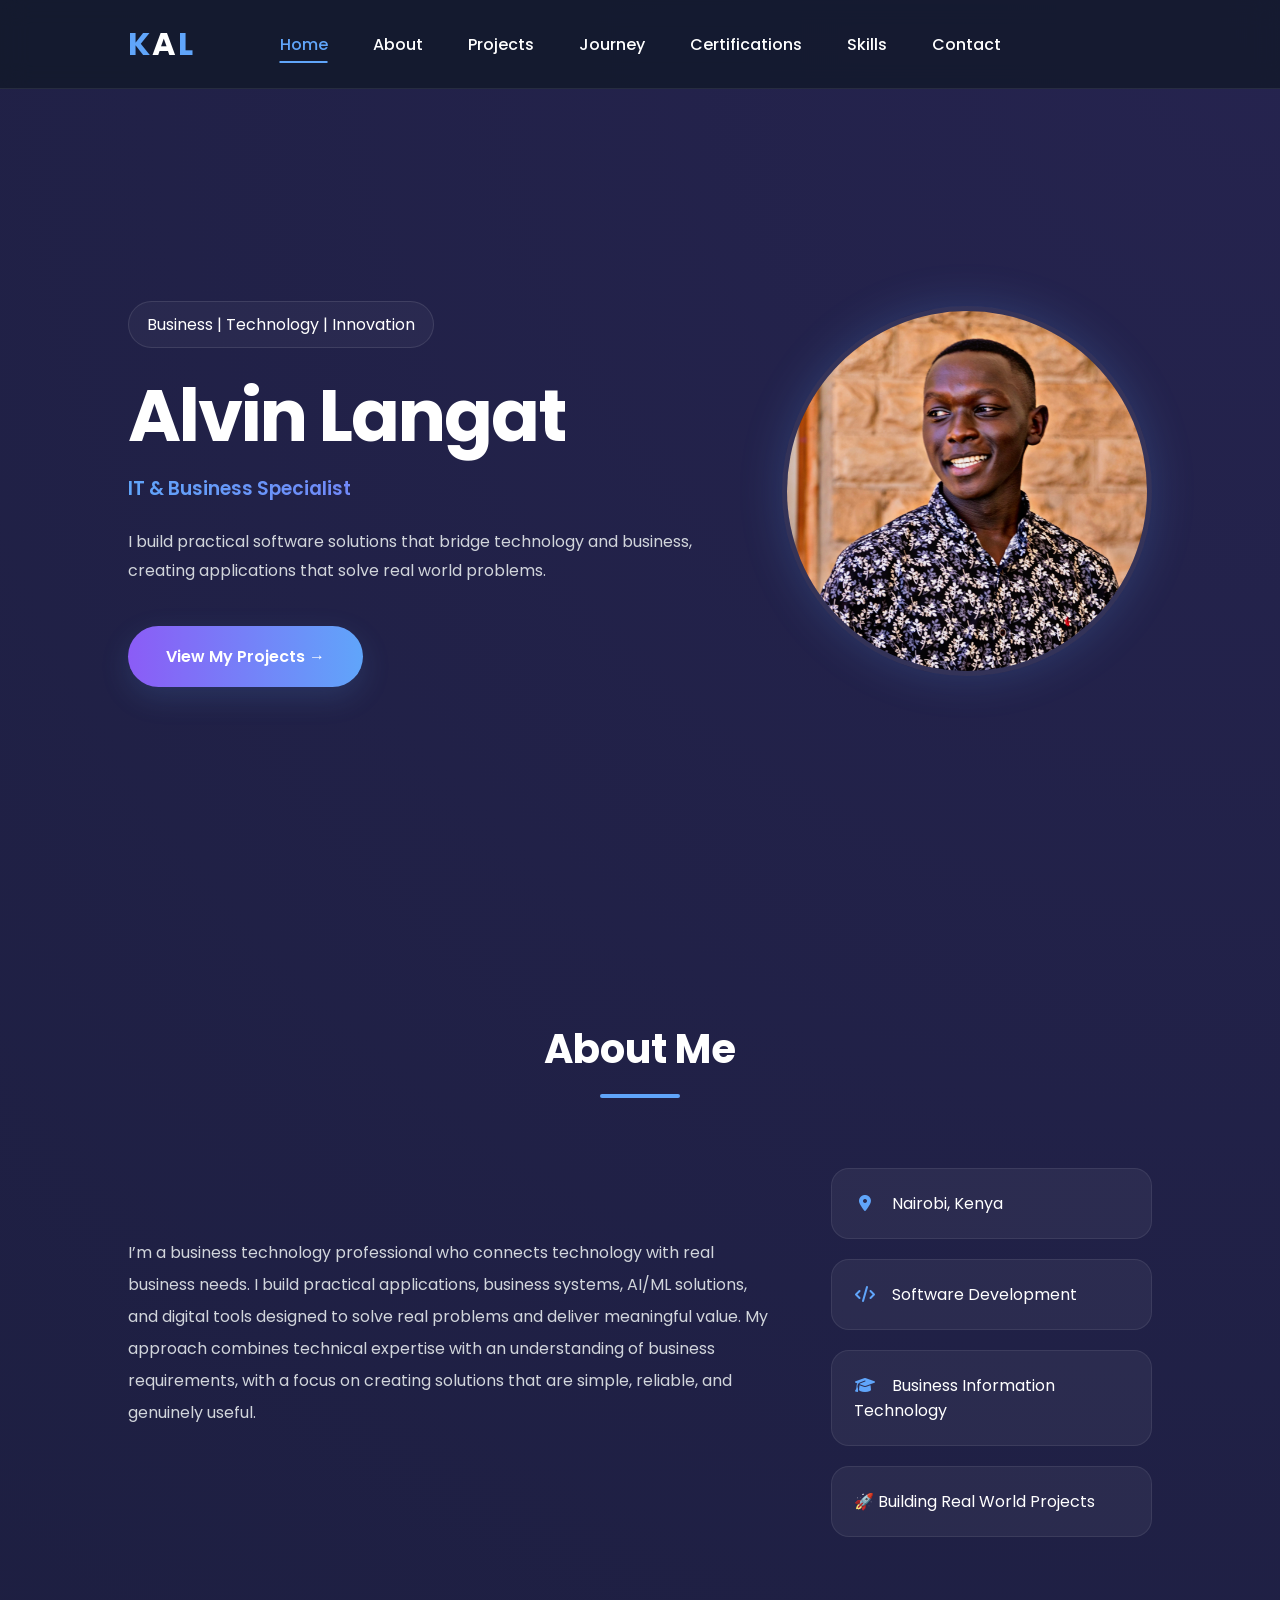
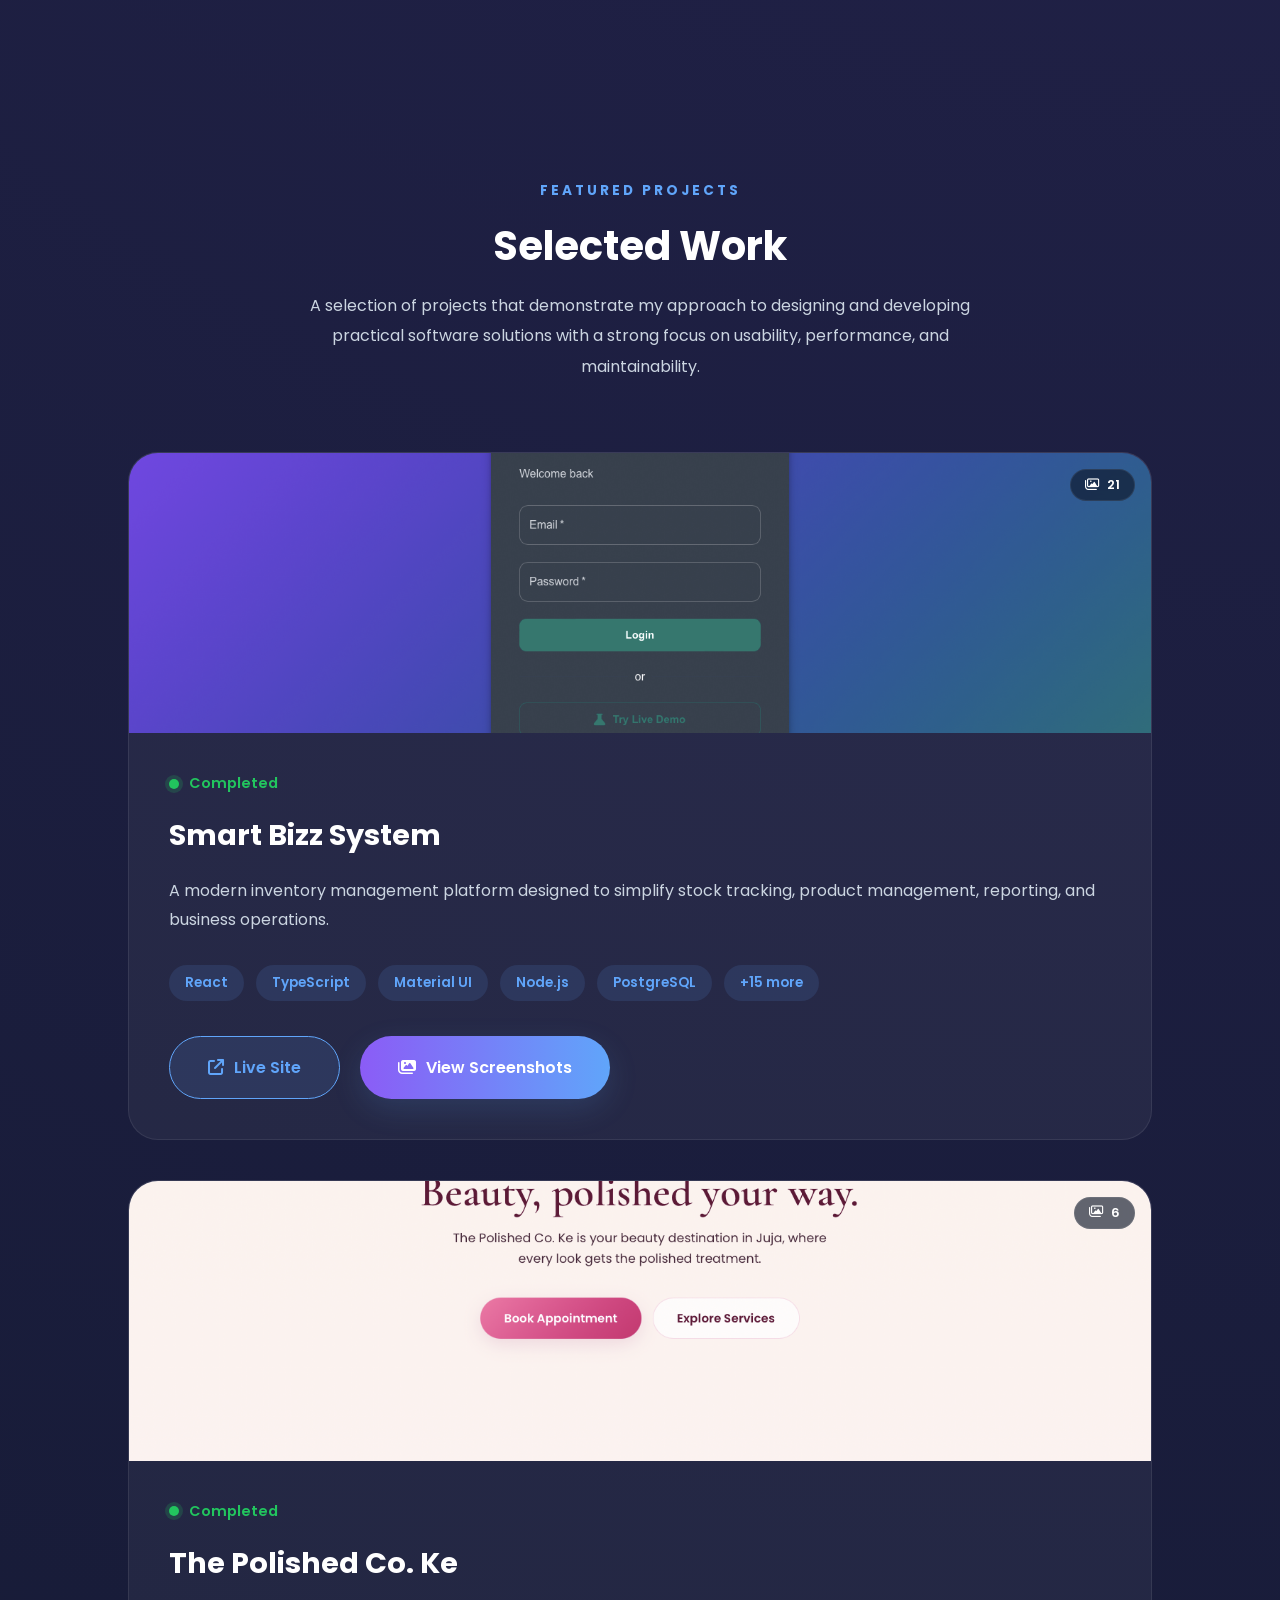
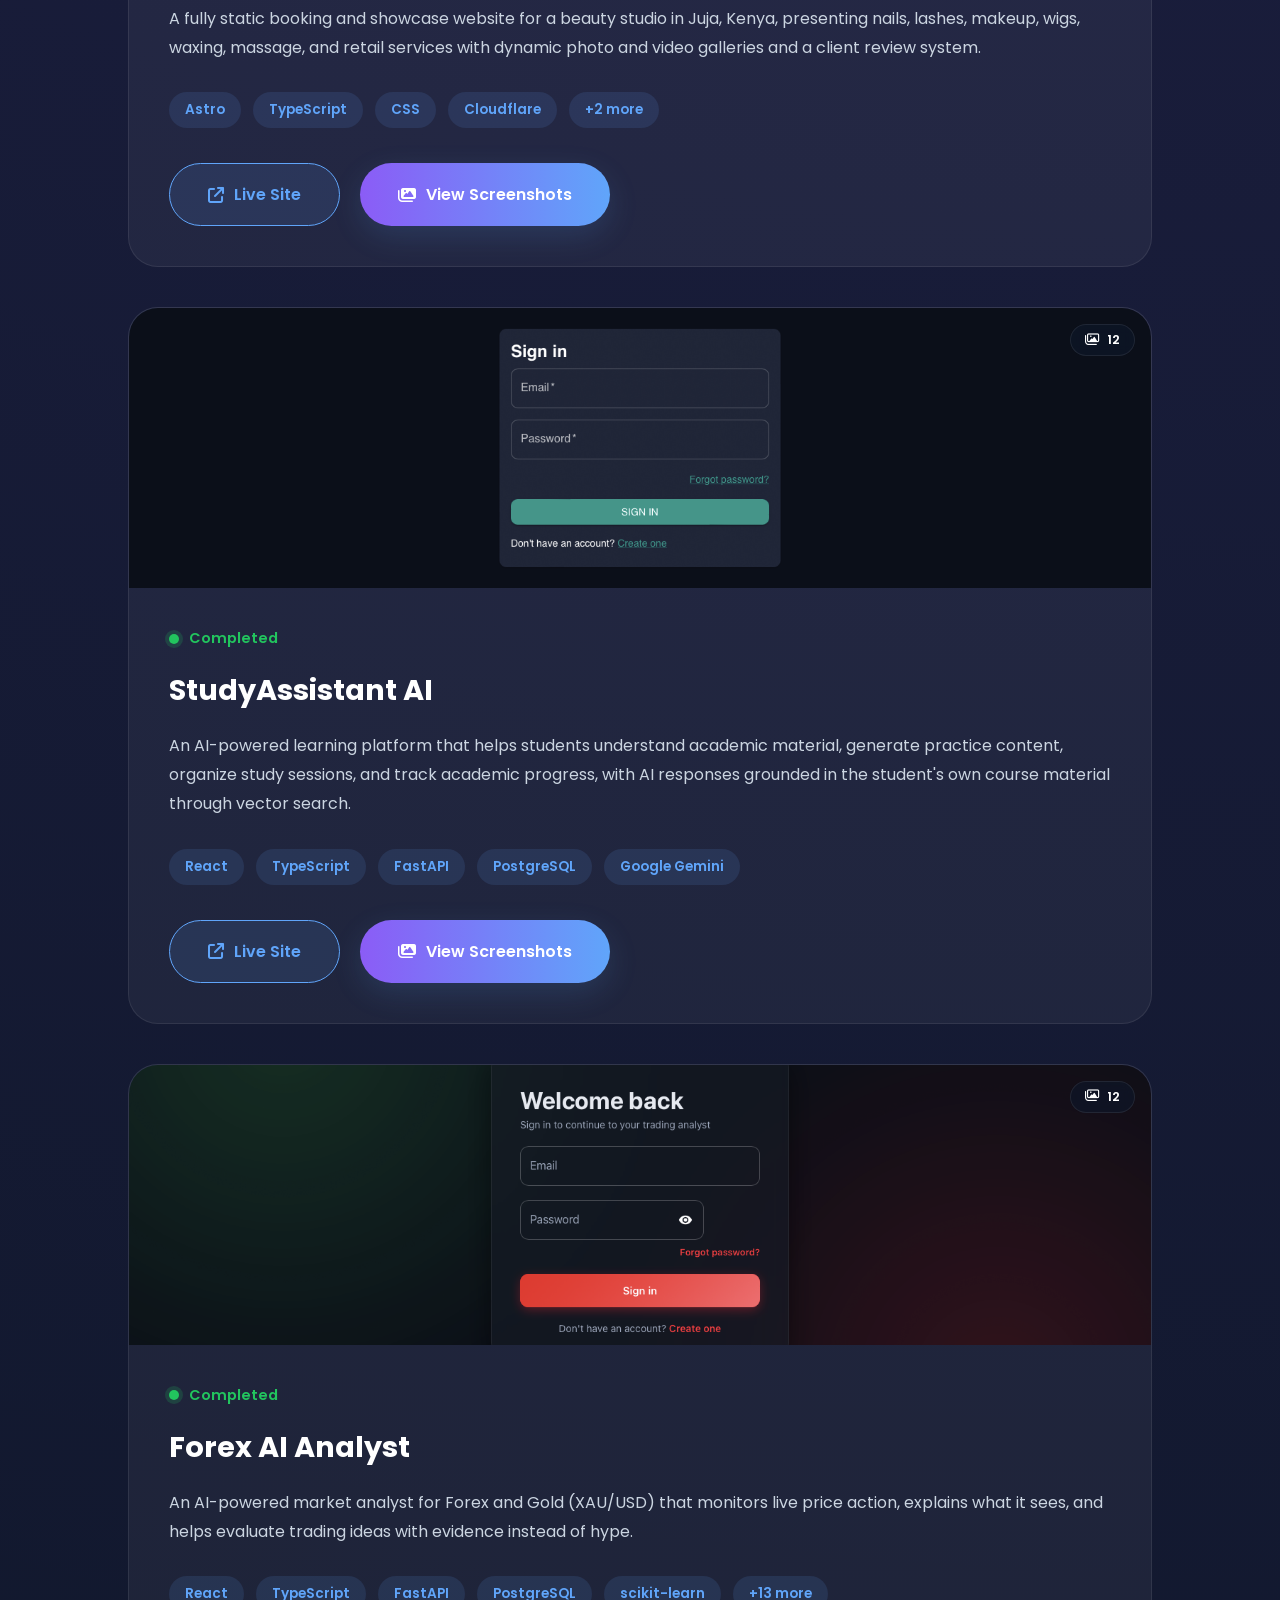
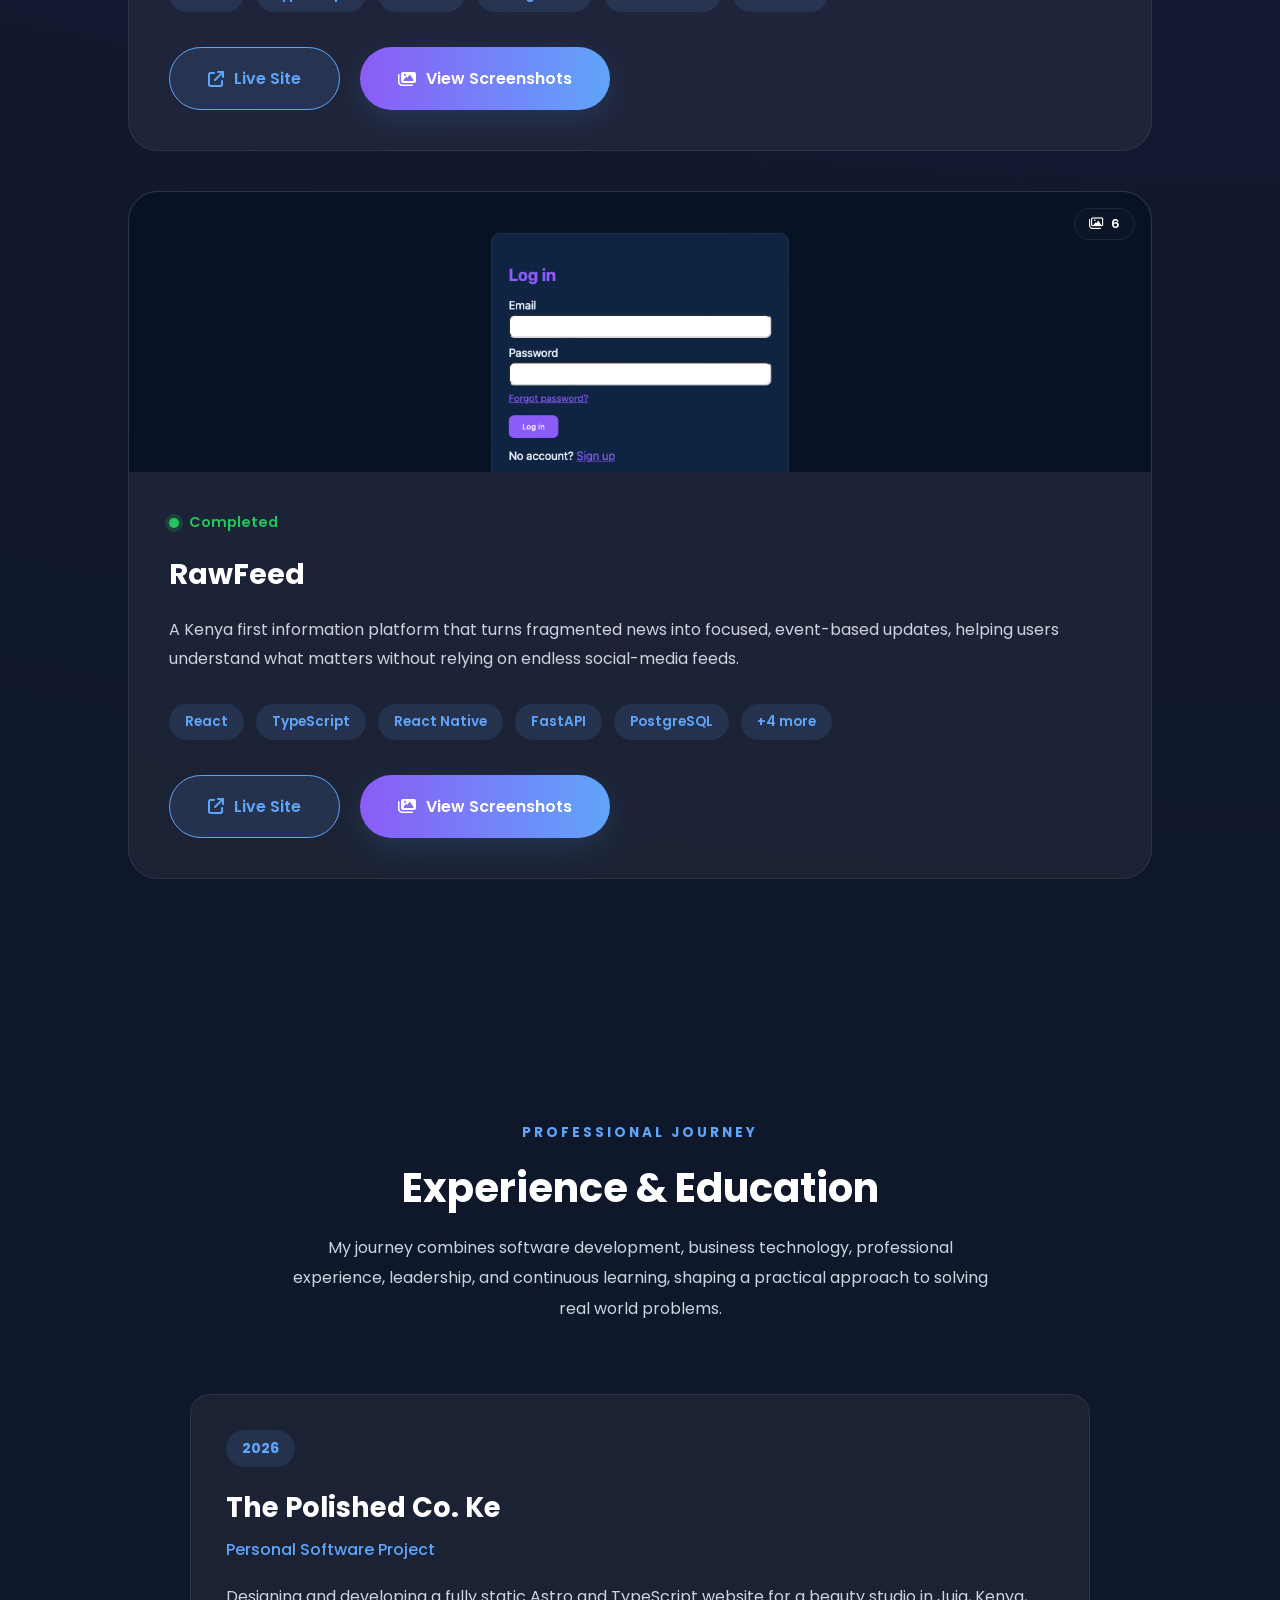
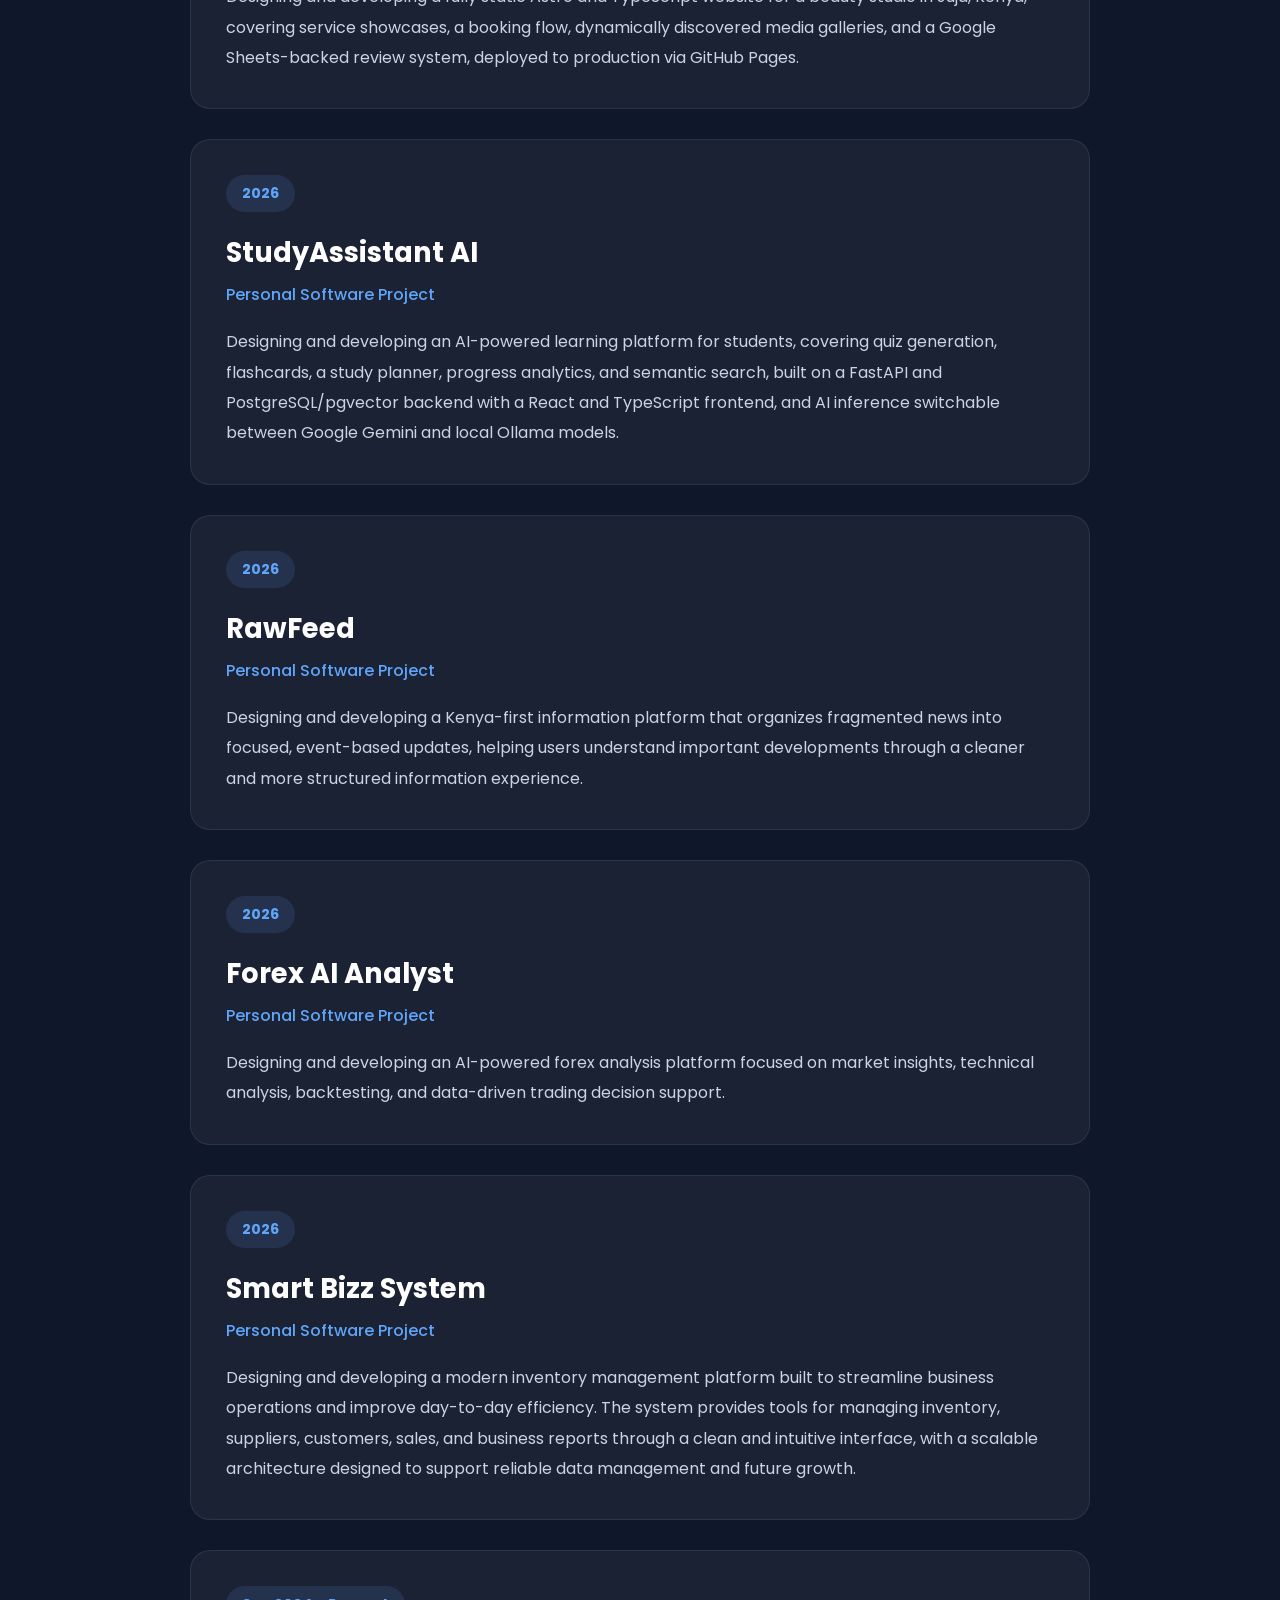
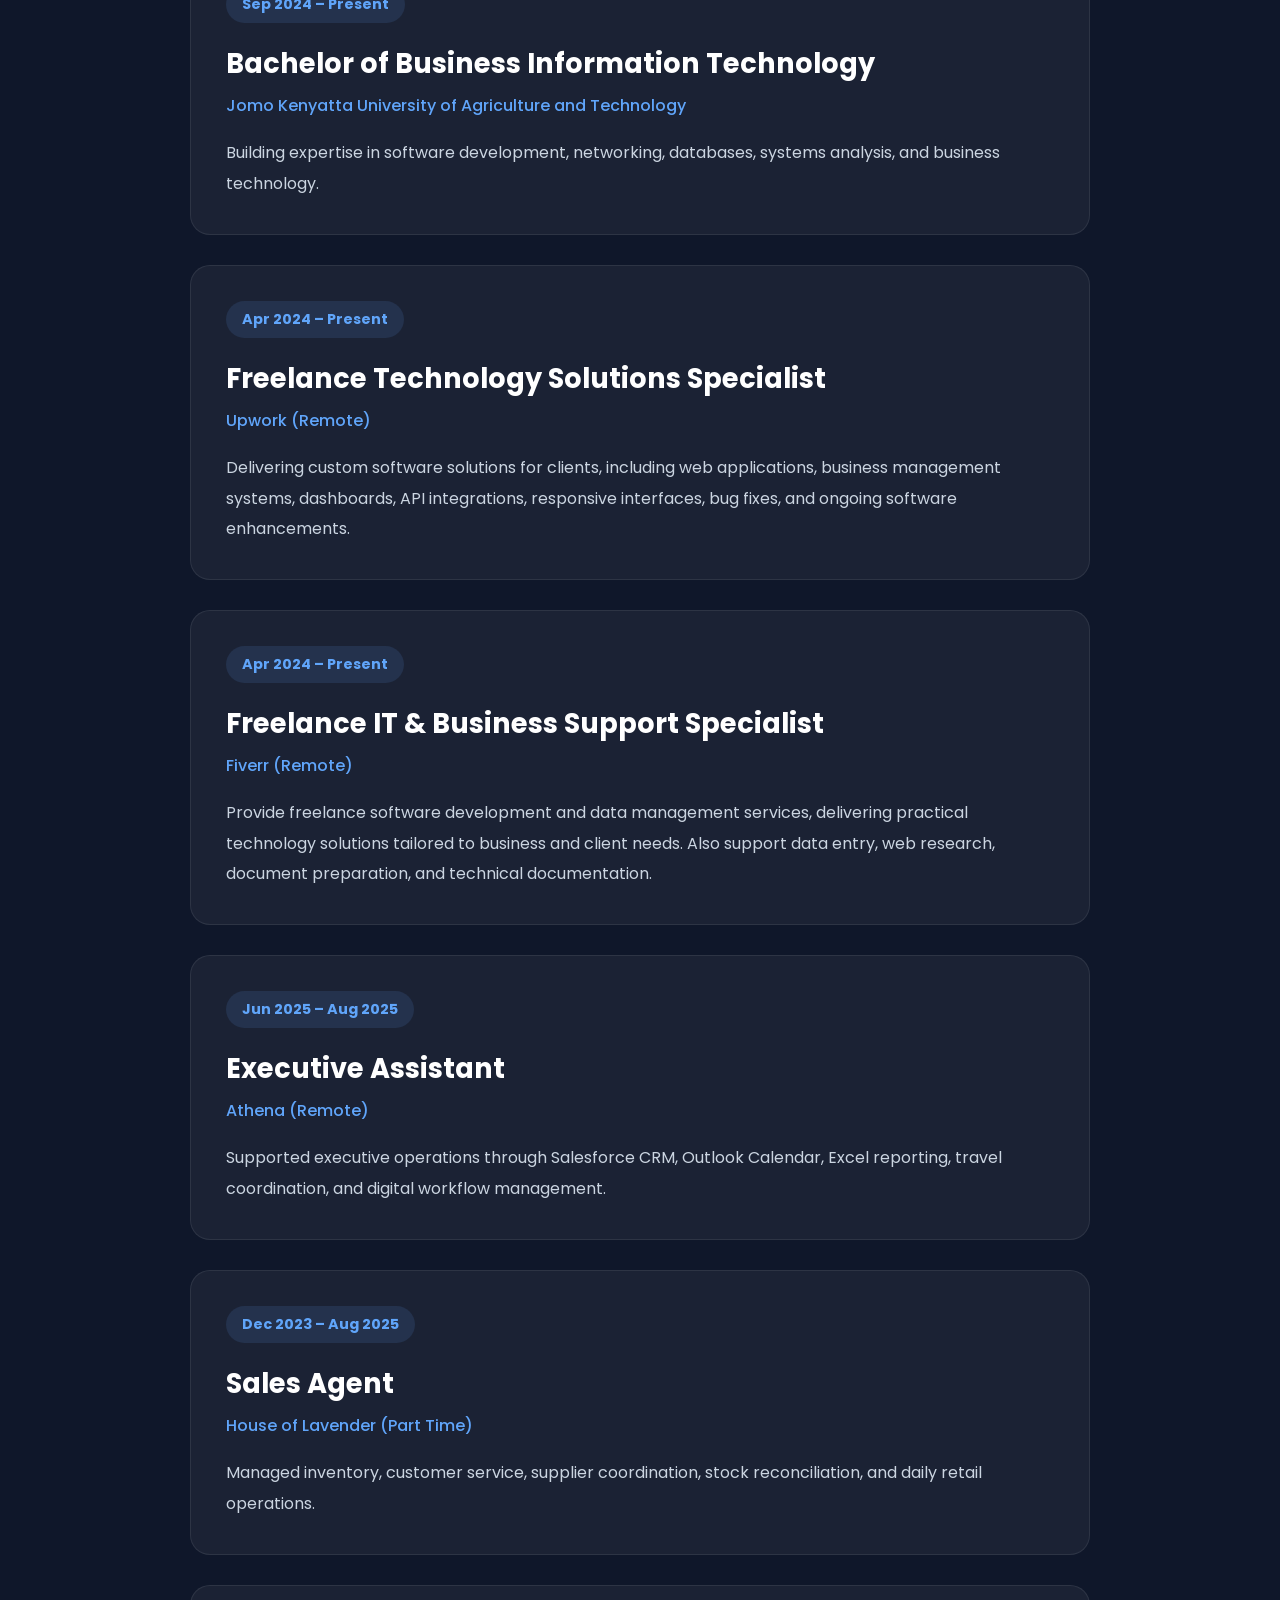
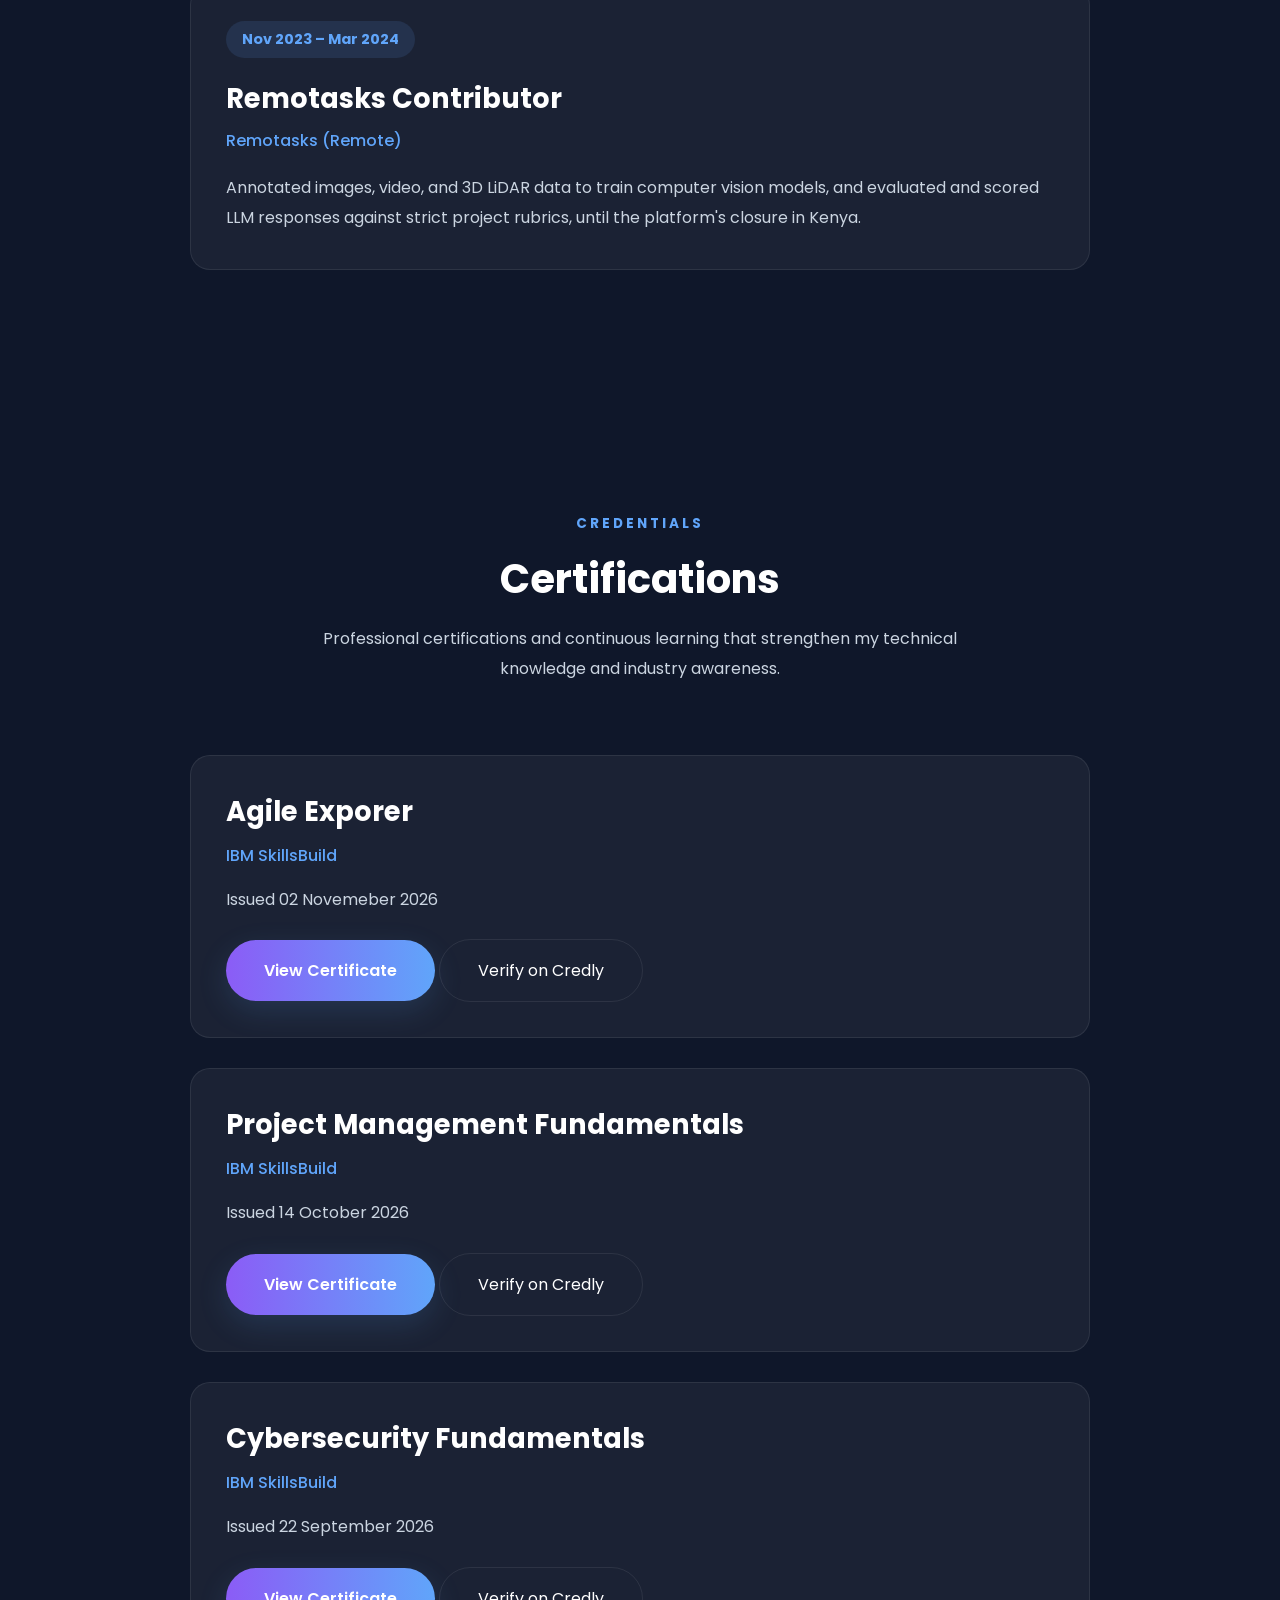
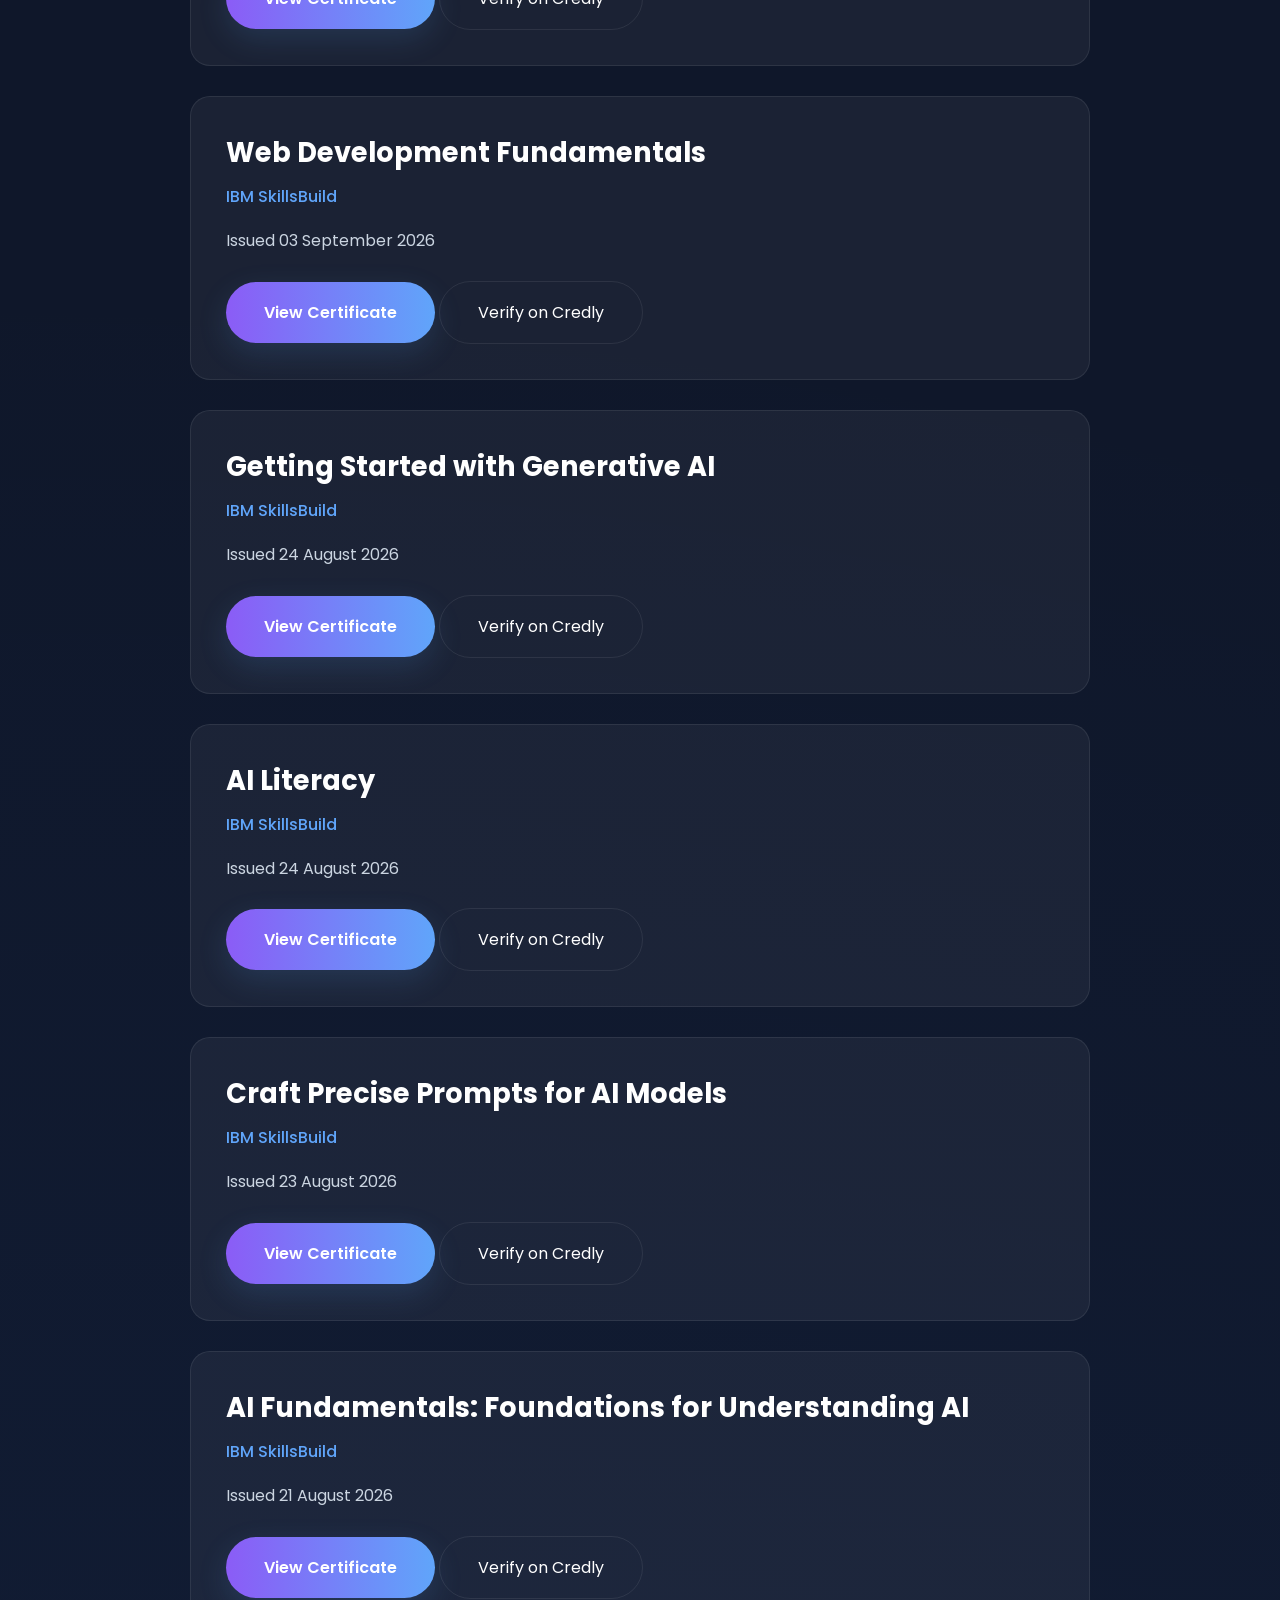
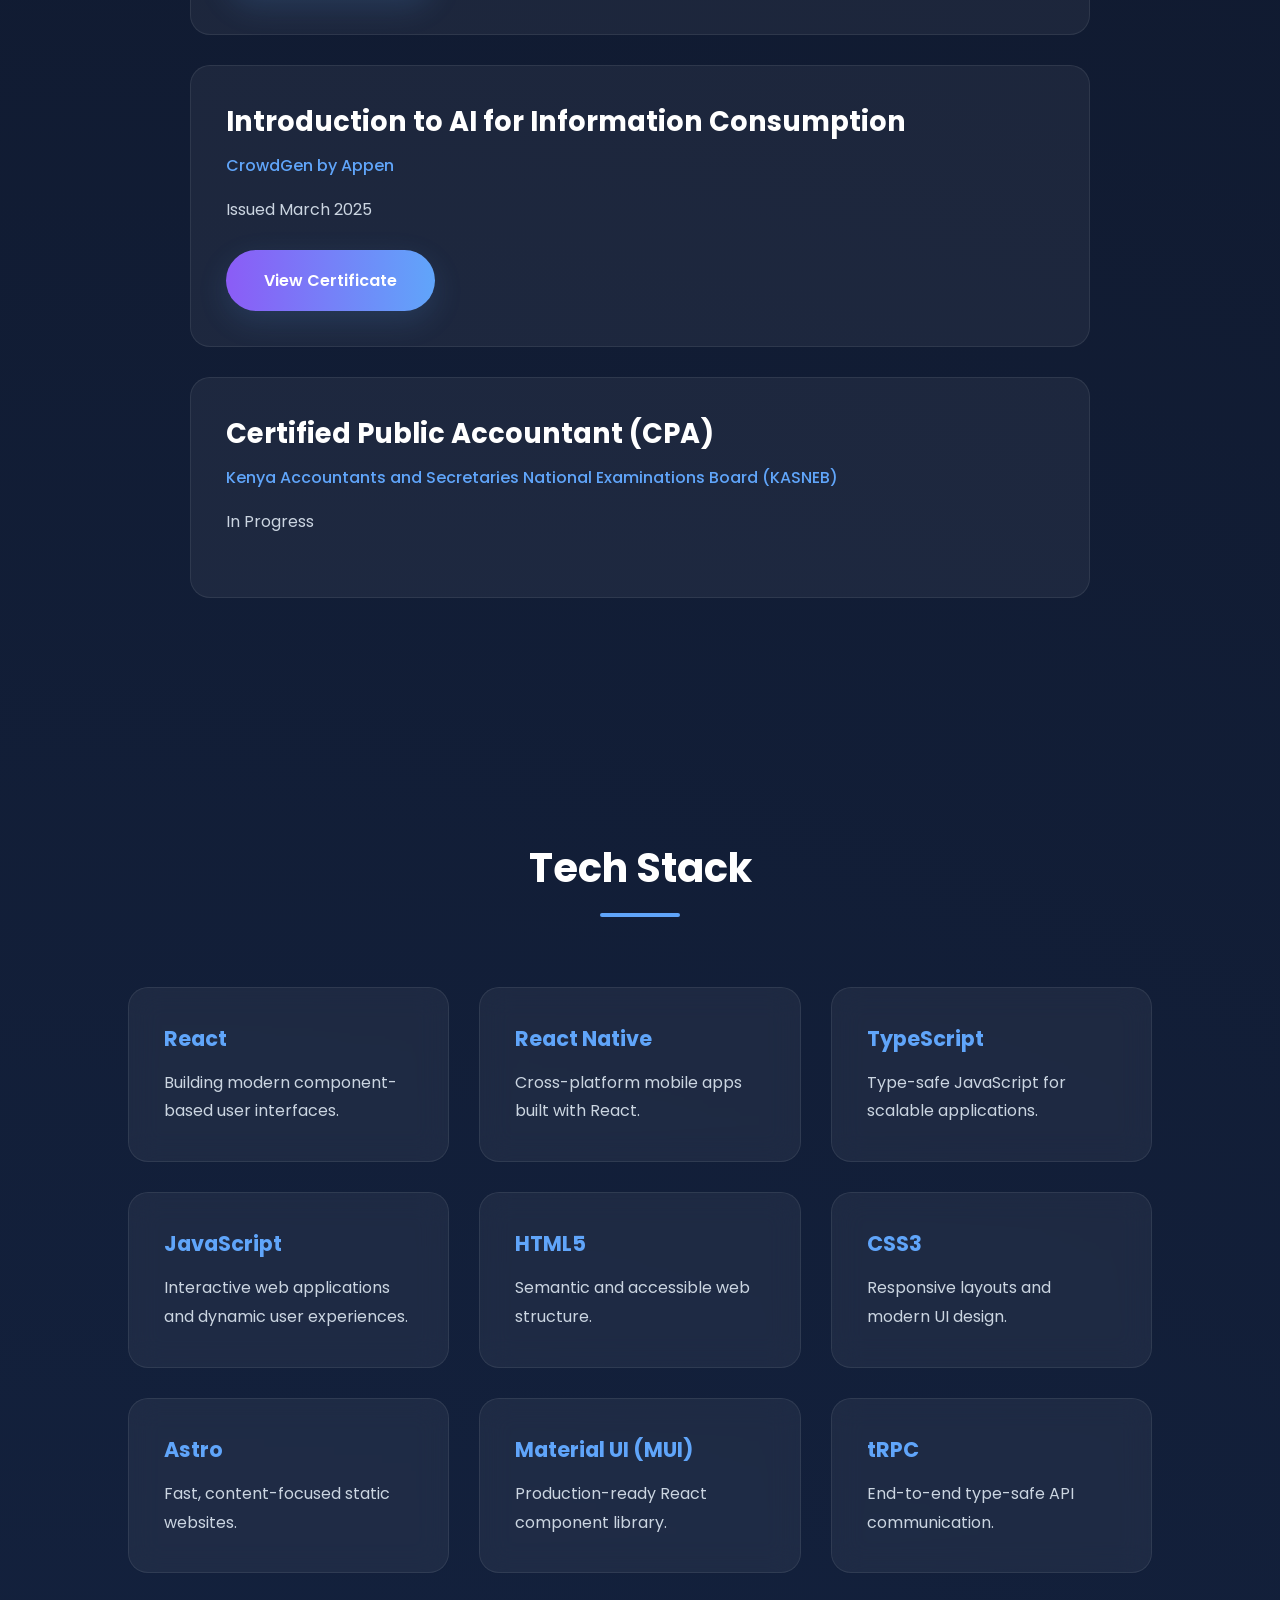
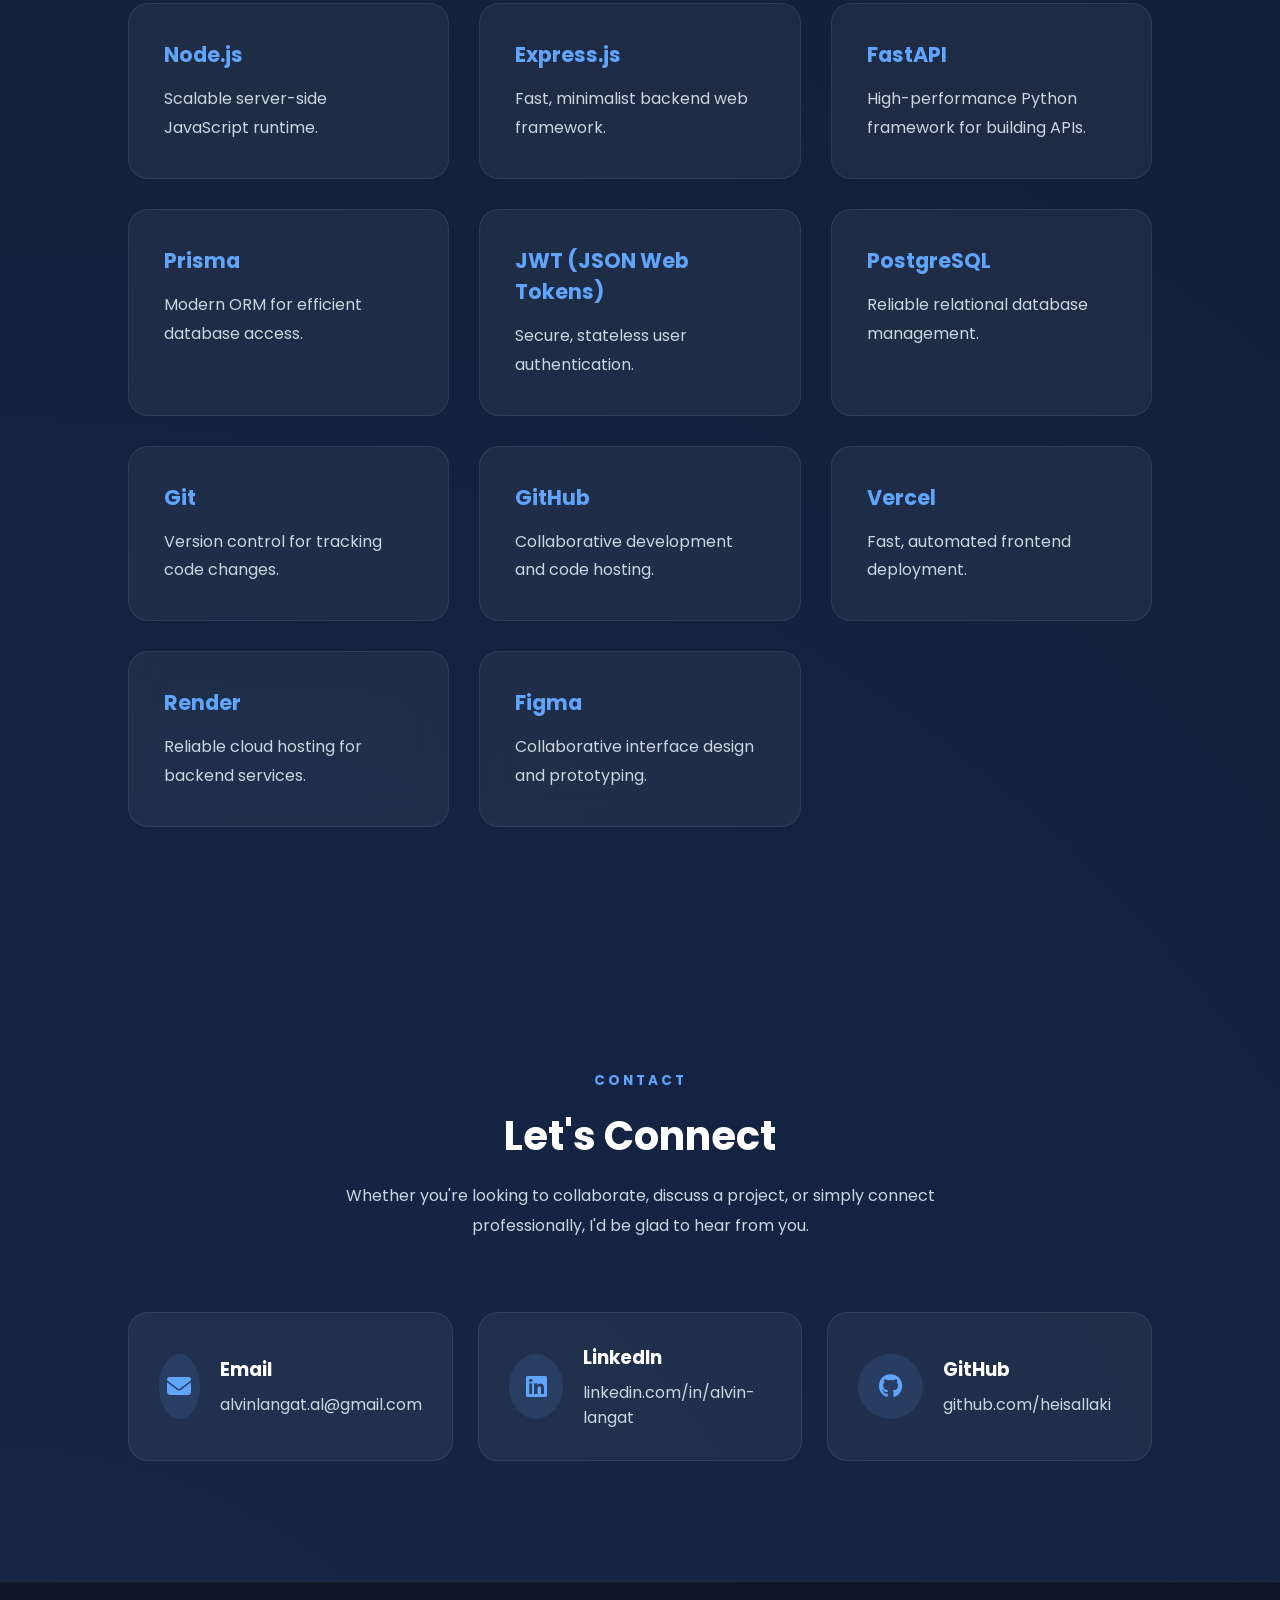
==== commit 90d2f5bb: "Add Agile Explorer certification" ====
--- a/index.html
+++ b/index.html
@@ -1020,6 +1020,39 @@
         <div class="cert-card">
 
             <h3>
+                Agile Exporer
+            </h3>
+
+            <h4>
+                IBM SkillsBuild
+            </h4>
+
+            <p>
+                Issued 02 Novemeber 2026
+            </p>
+
+            <a
+                href="assets/documents/certifications/agile-explorer.pdf"
+                target="_blank"
+                rel="noopener noreferrer"
+                class="primary-btn"
+            >
+                View Certificate
+            </a>
+
+            <a href="https://www.credly.com/badges/d7c85938-4862-4bbf-8362-5237a2c9b973"
+               target="_blank"
+               rel="noopener noreferrer"
+               class="secondary-btn"
+            >
+                Verify on Credly
+            </a>
+
+        </div>
+
+        <div class="cert-card">
+
+            <h3>
                 Project Management Fundamentals
             </h3>
 
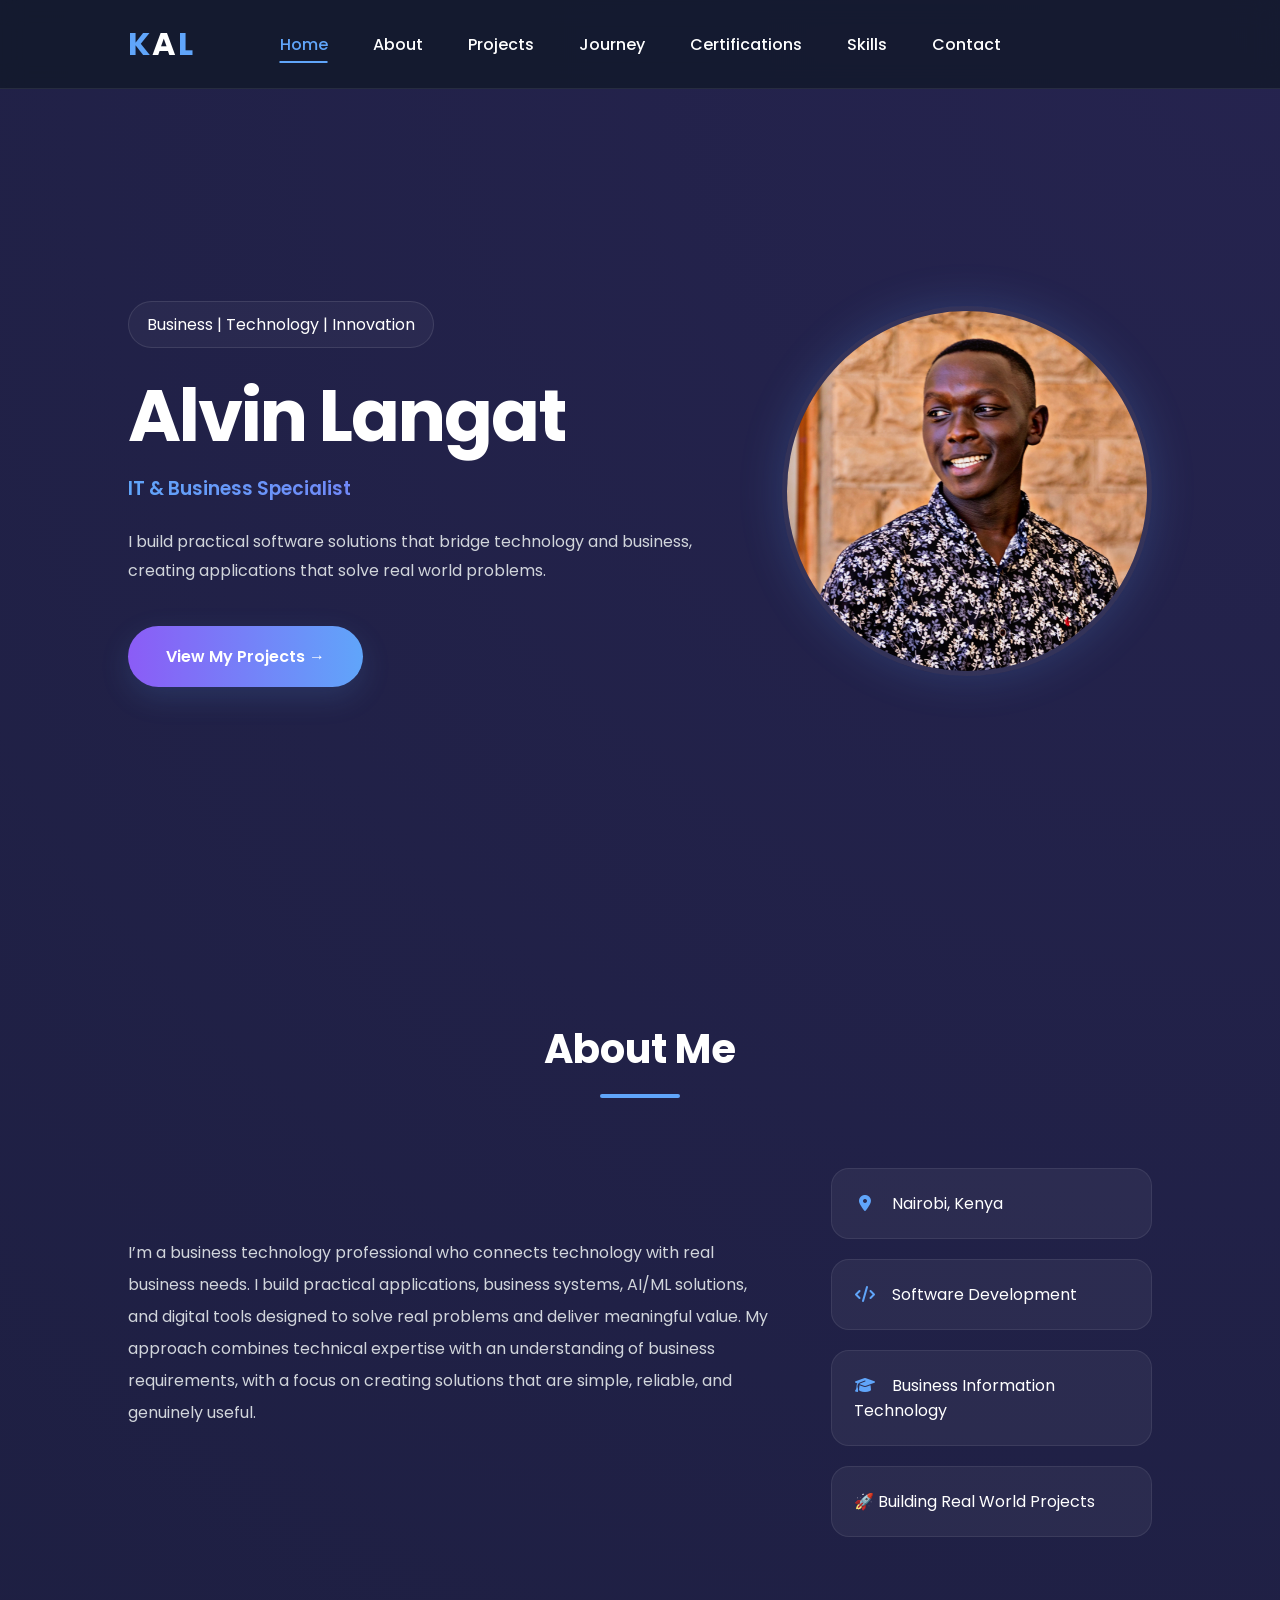
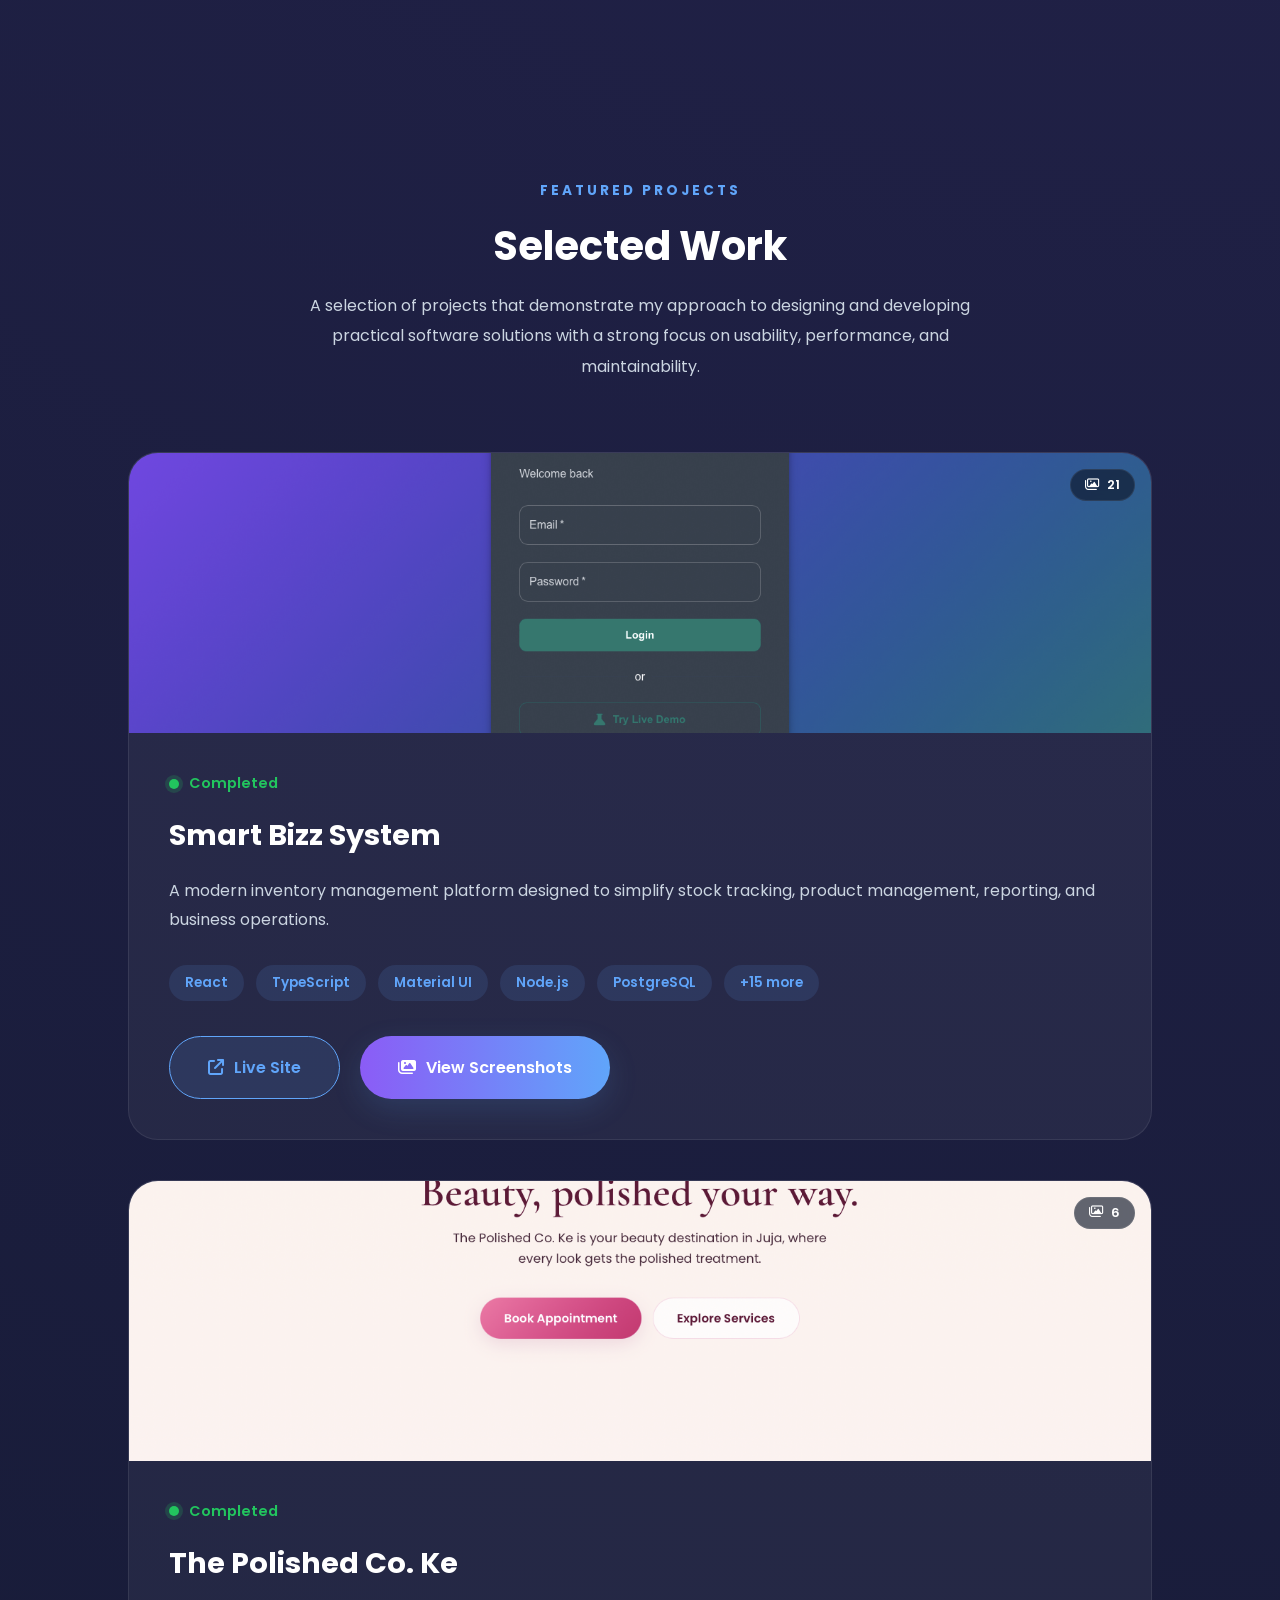
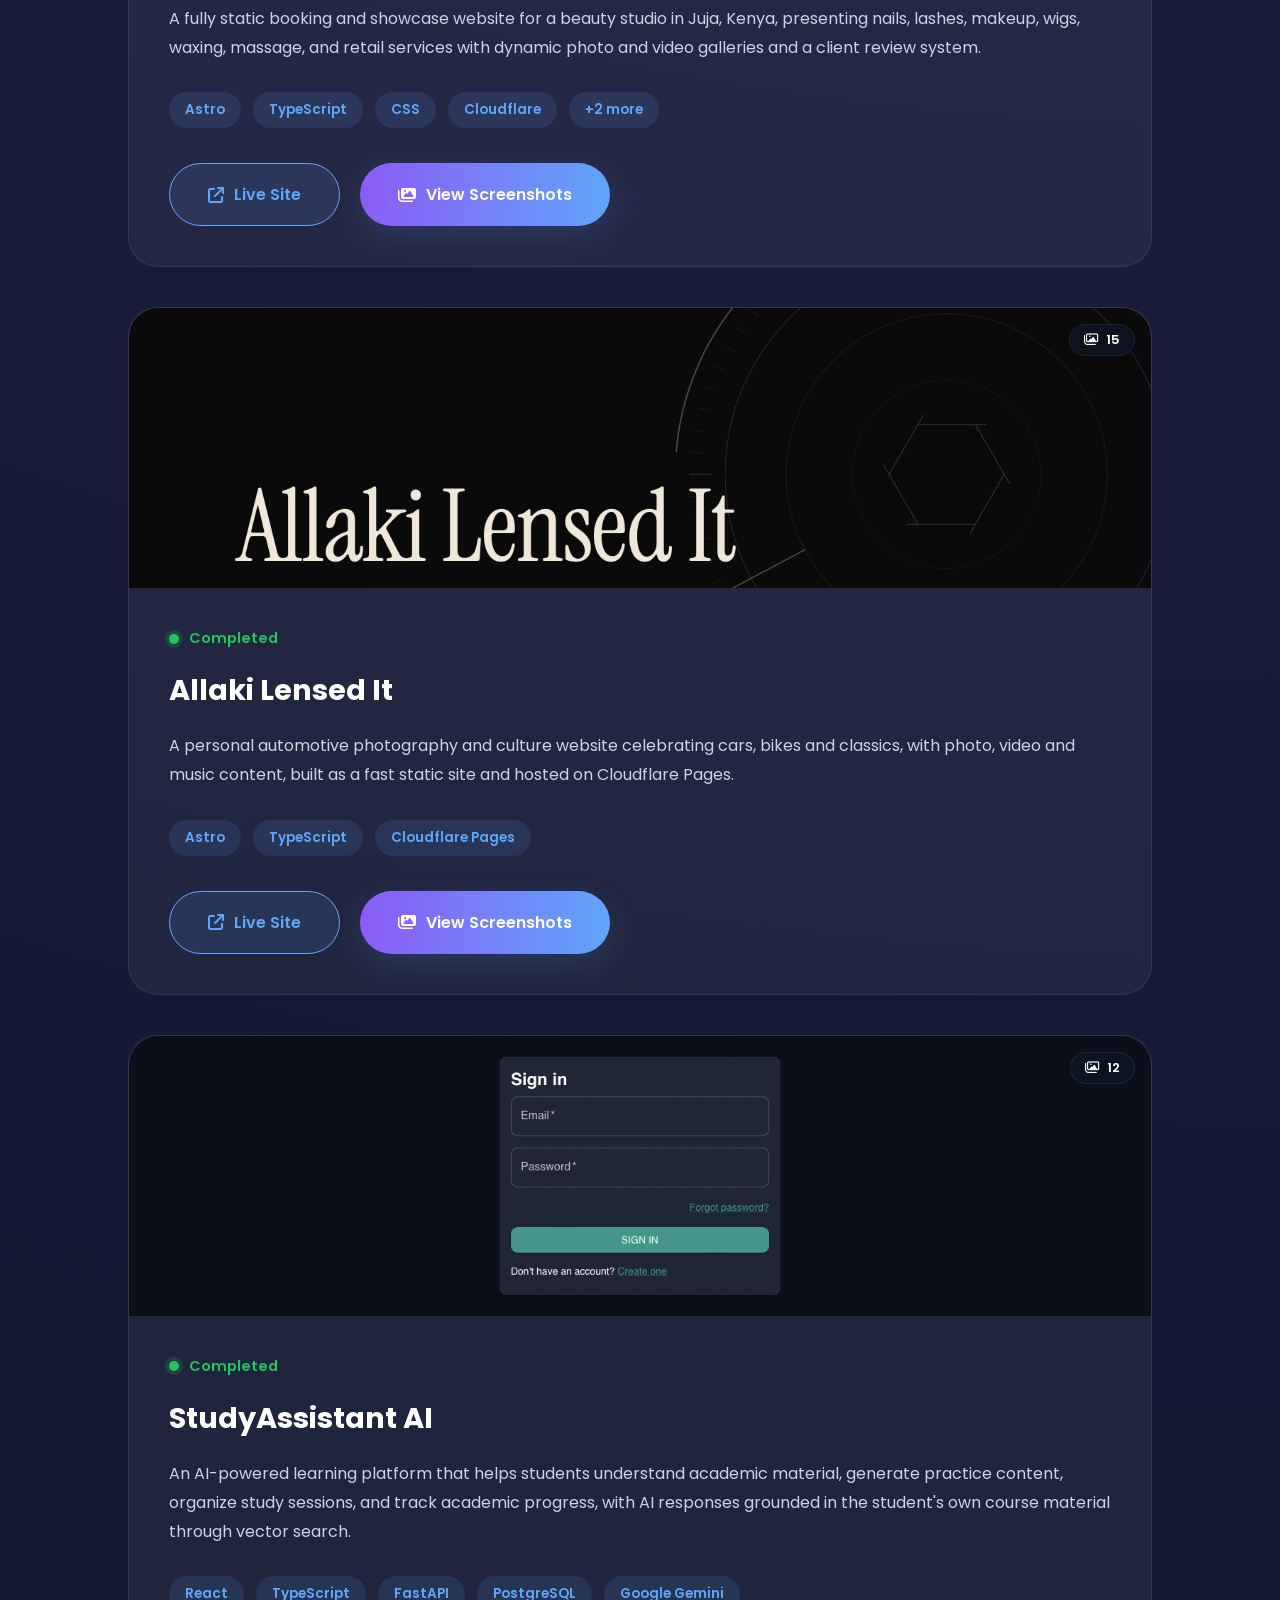
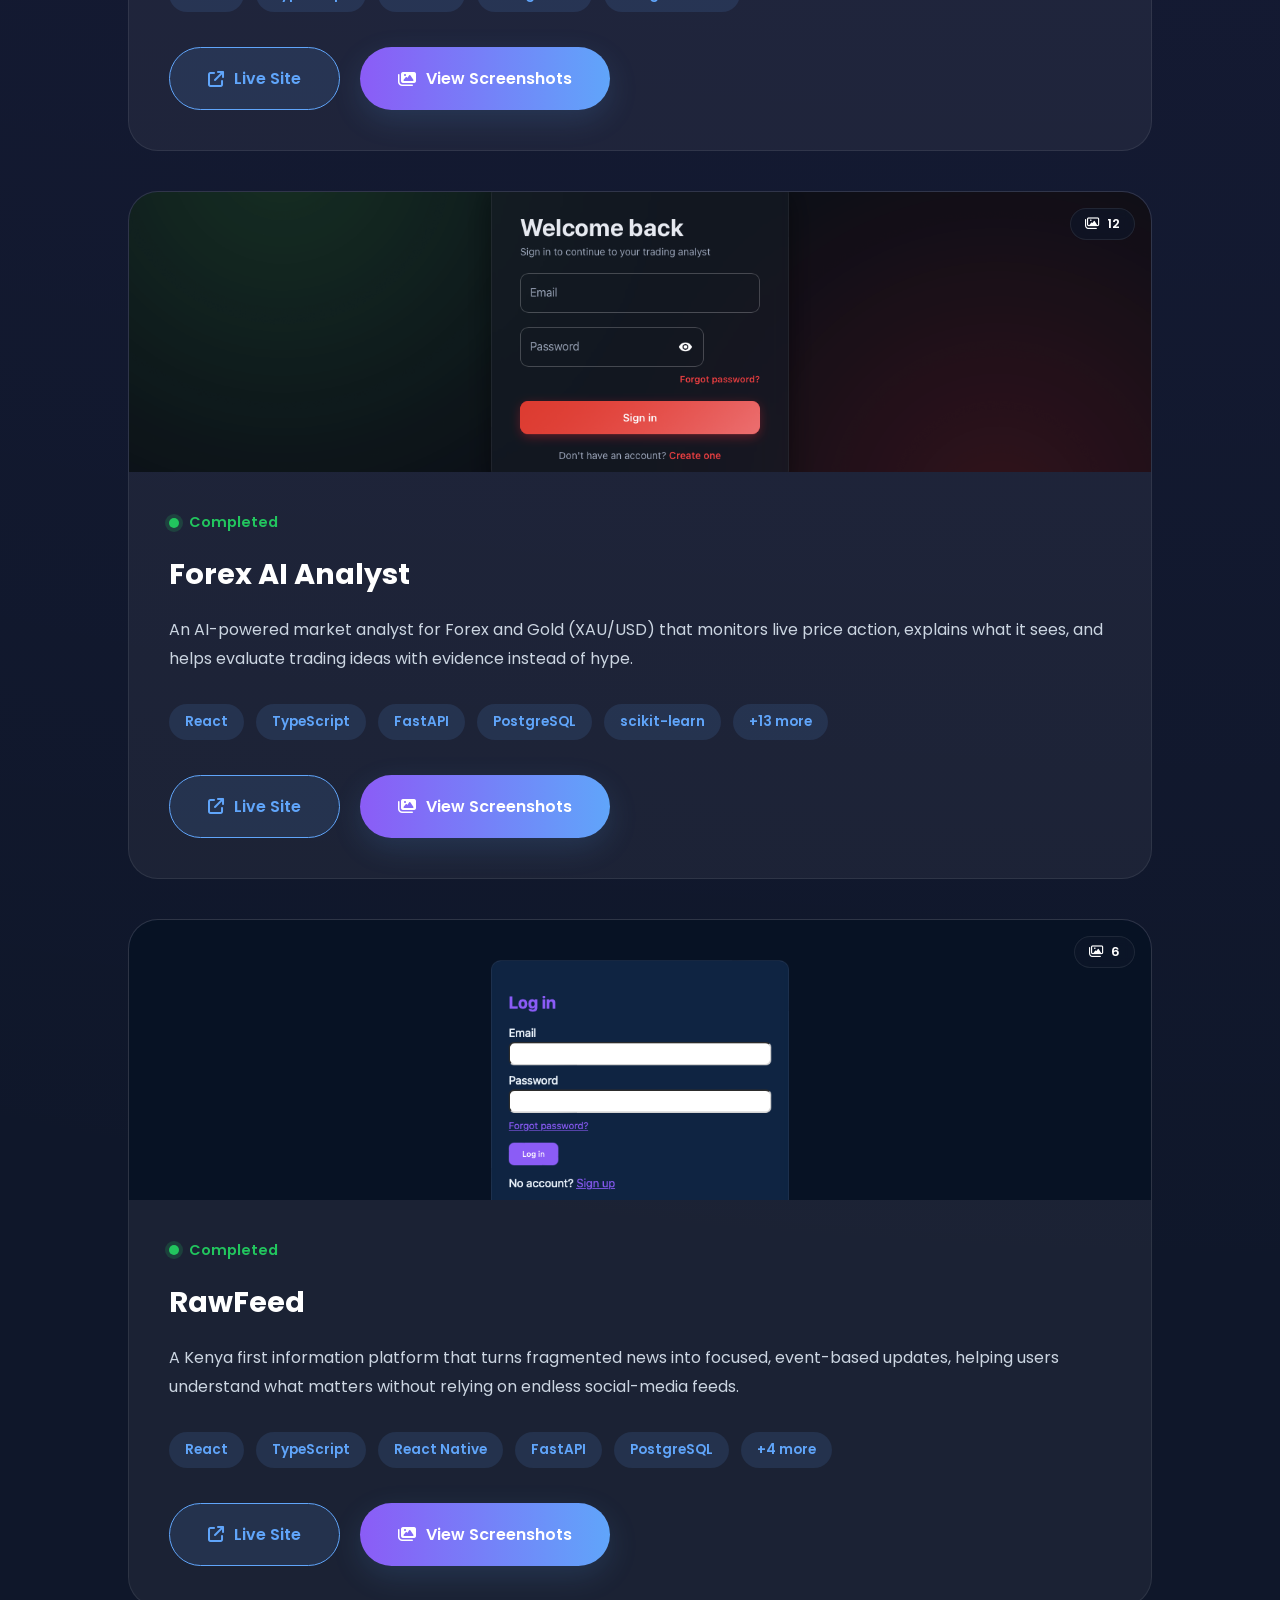
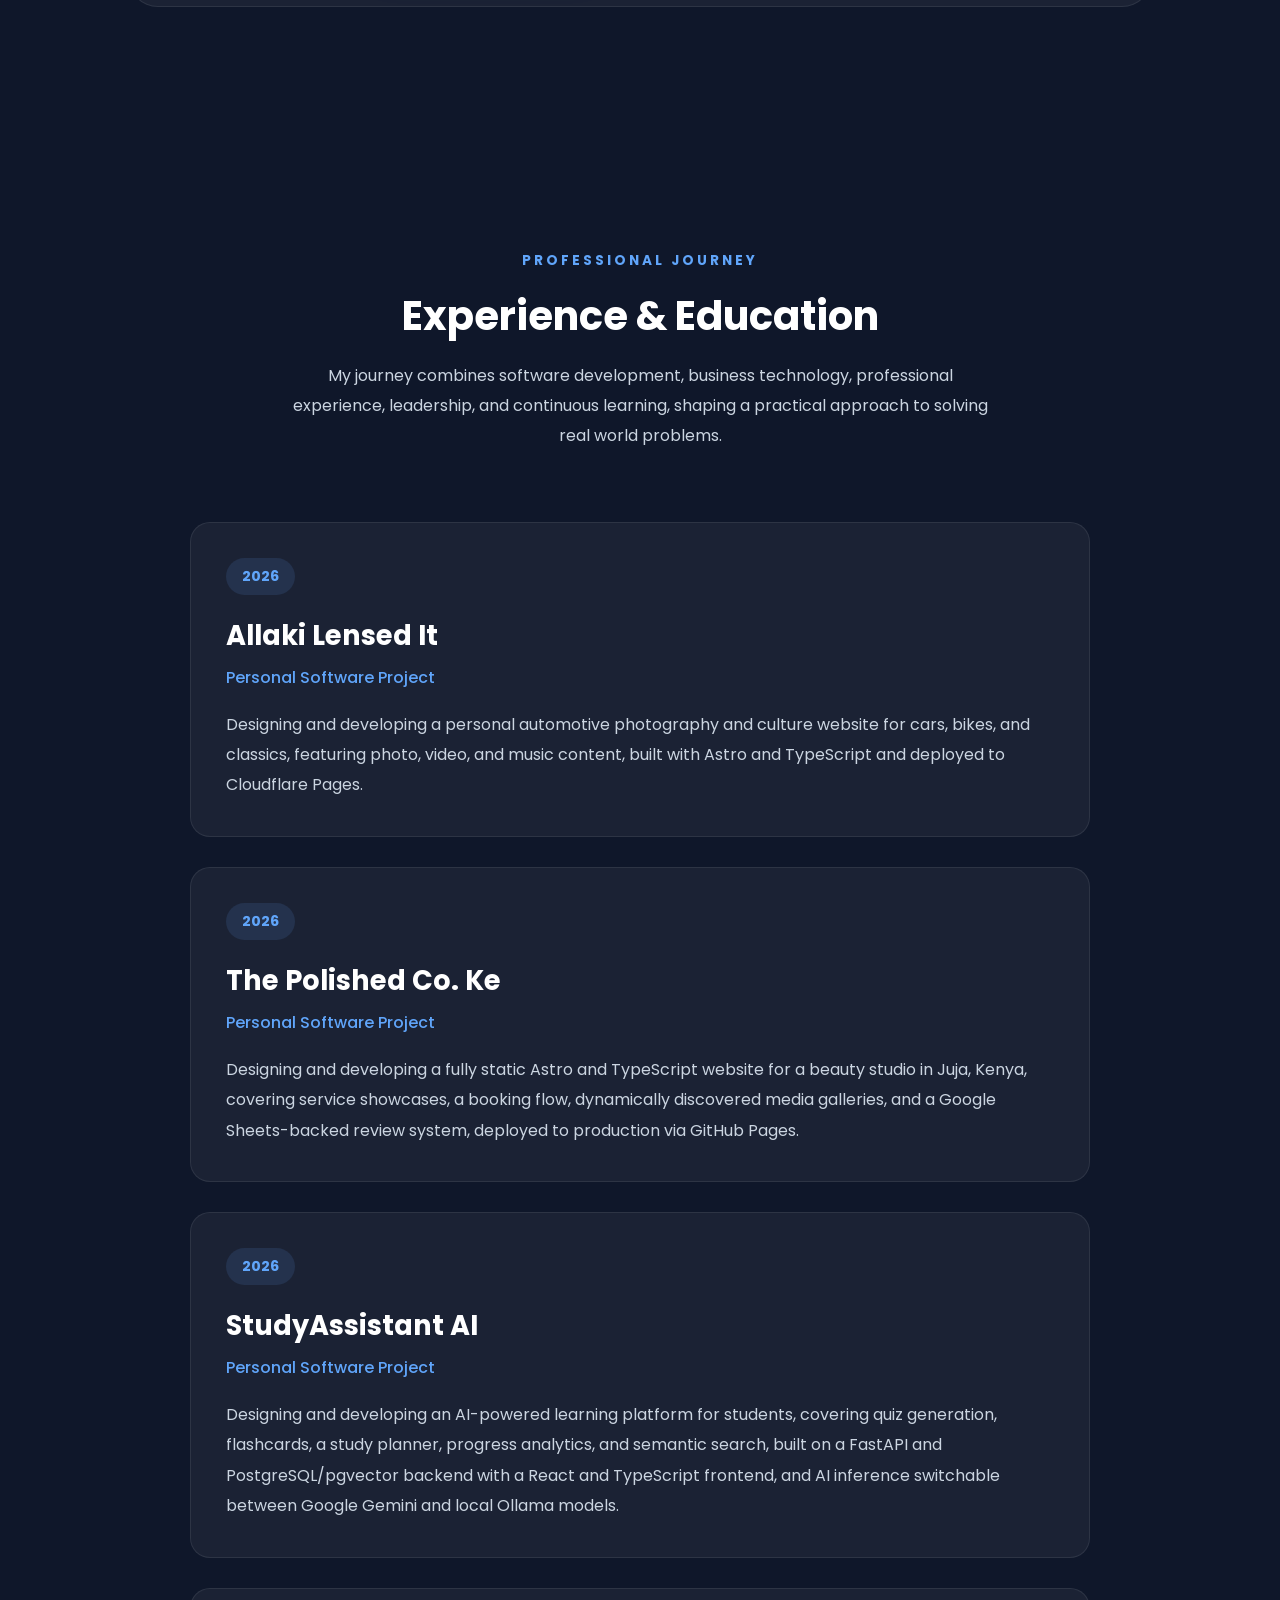
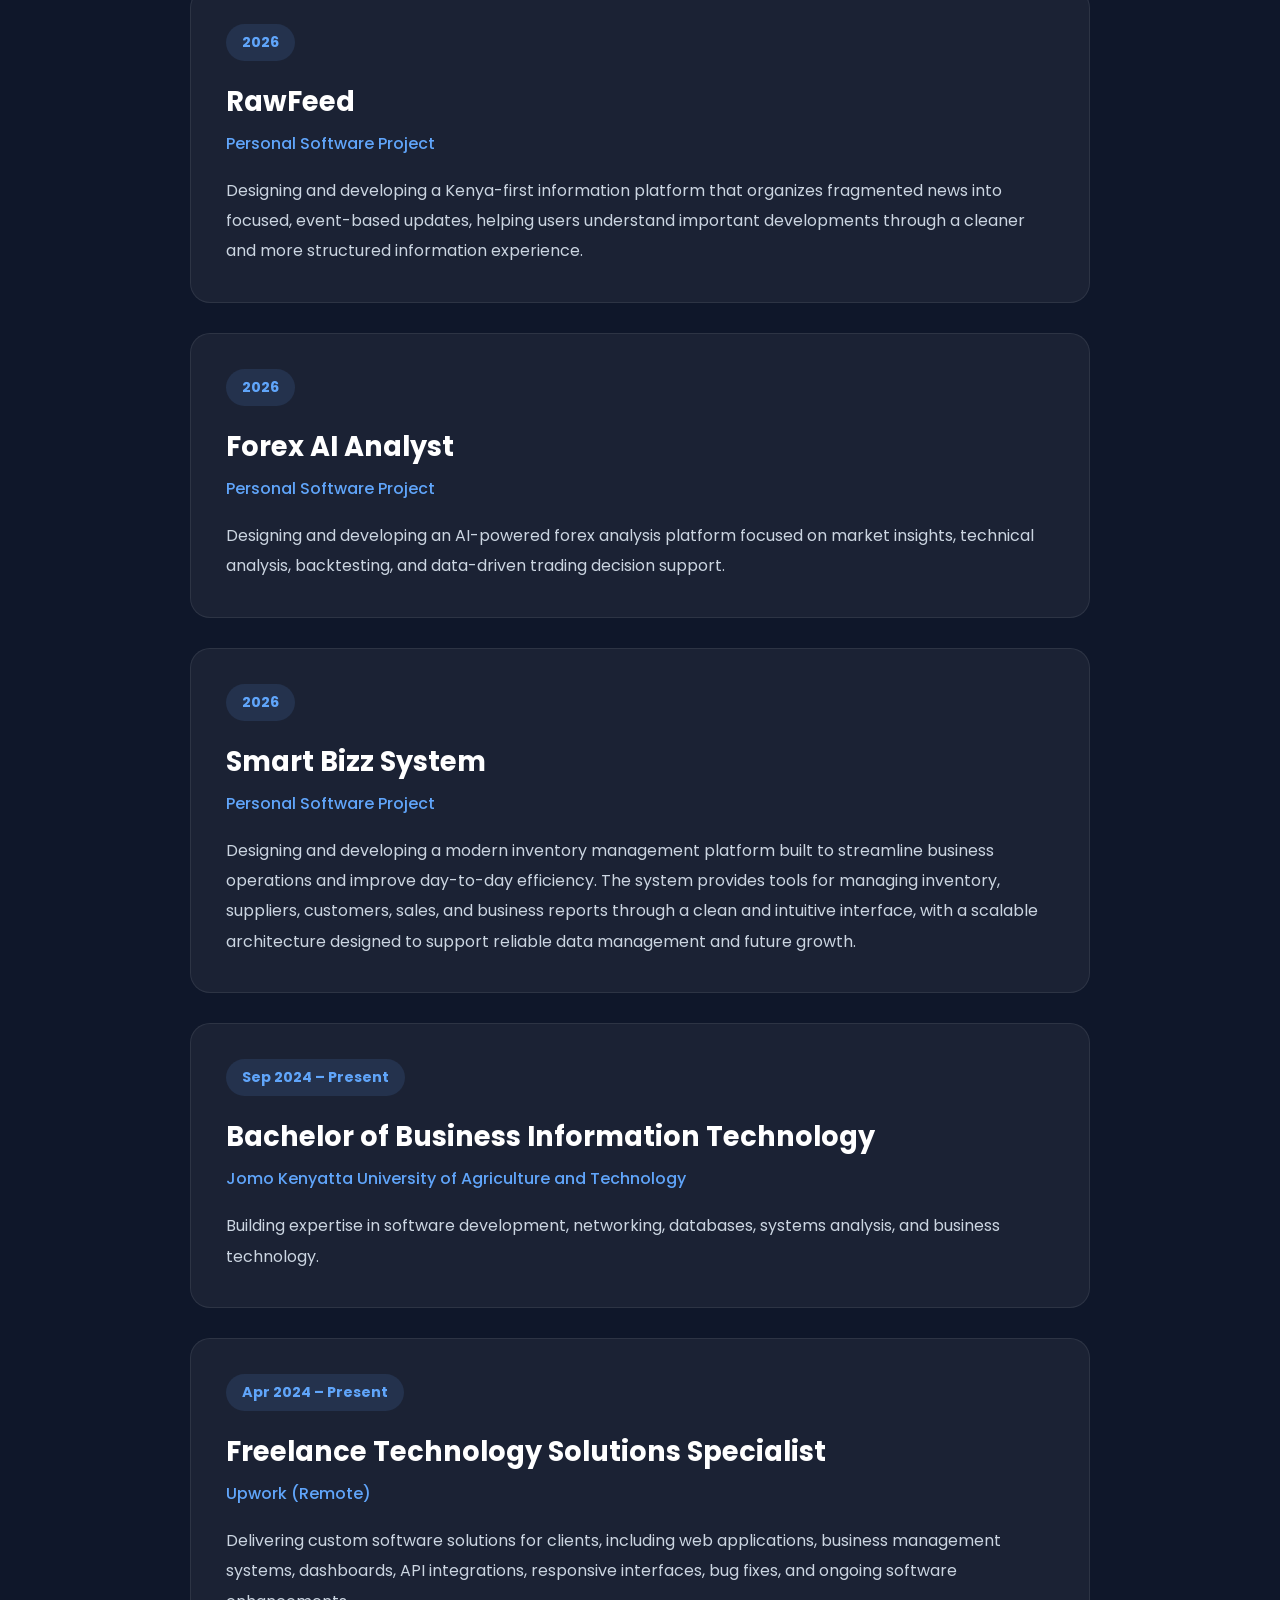
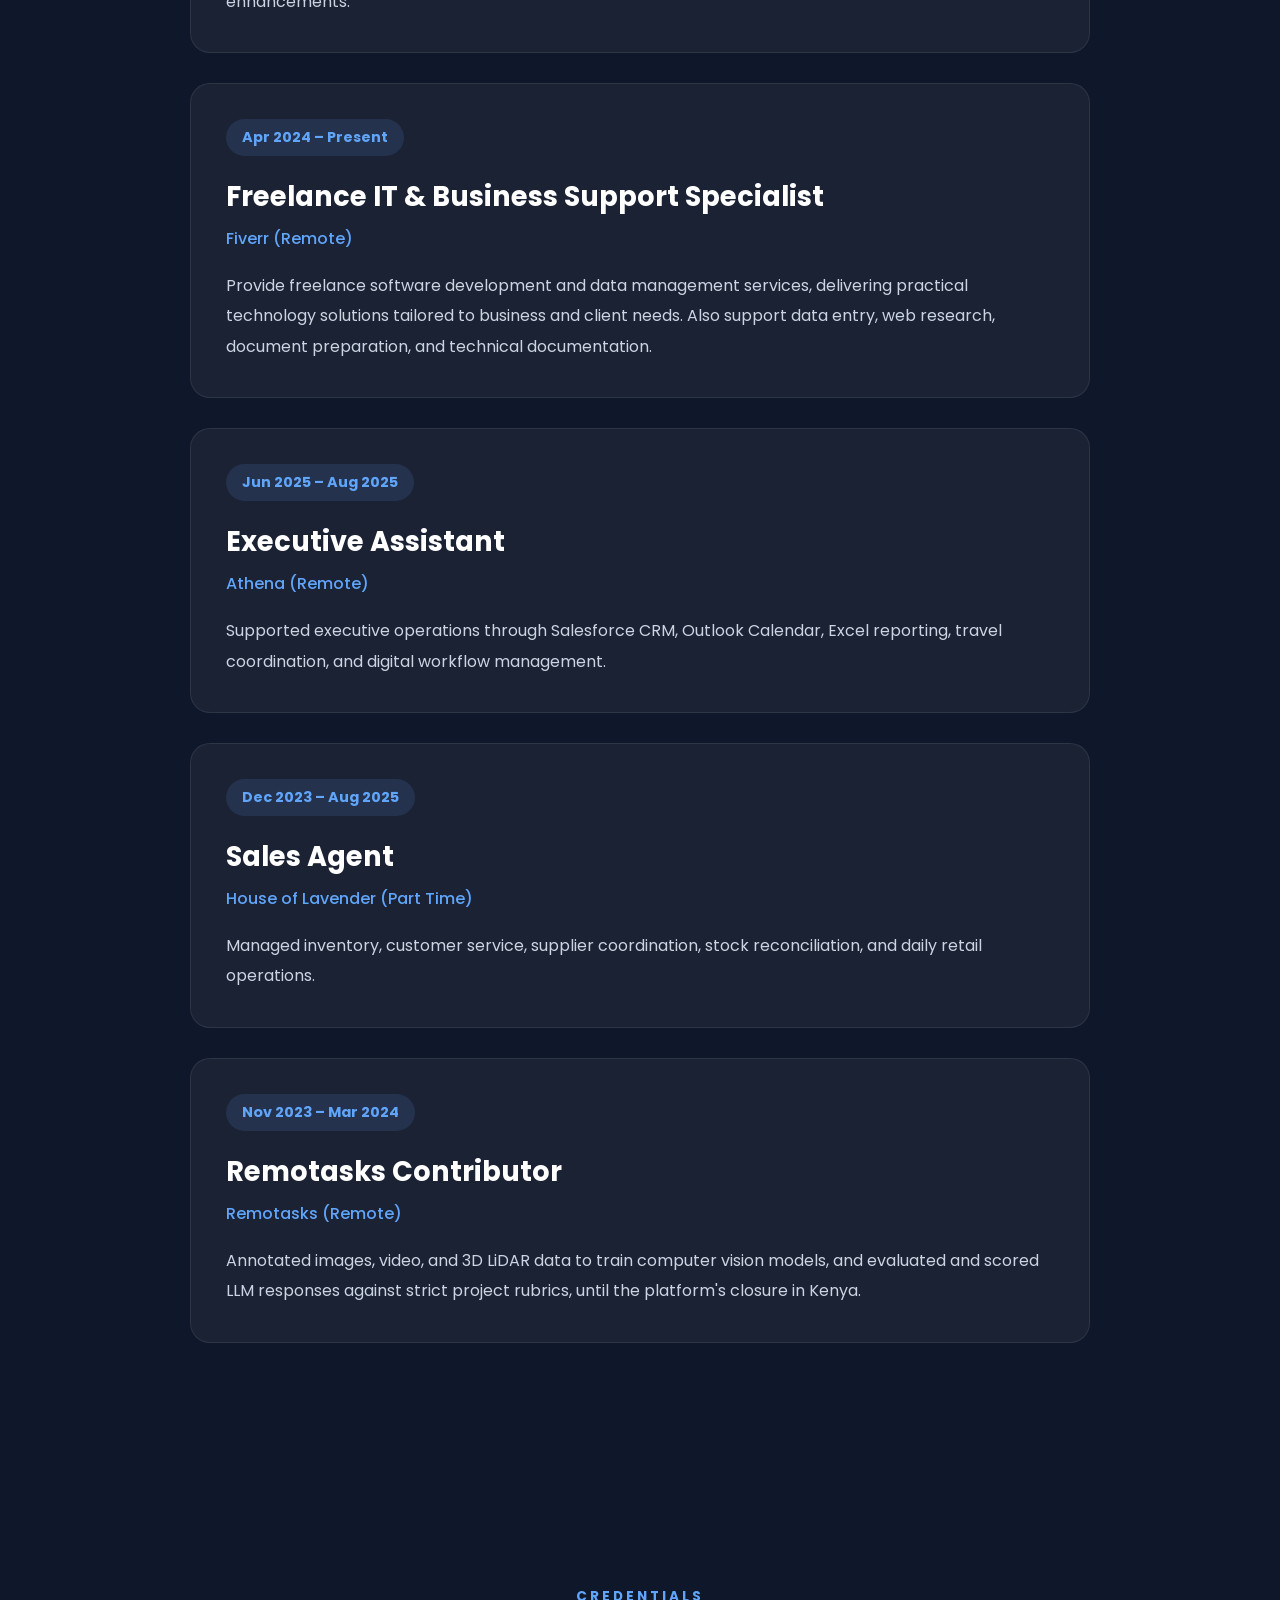
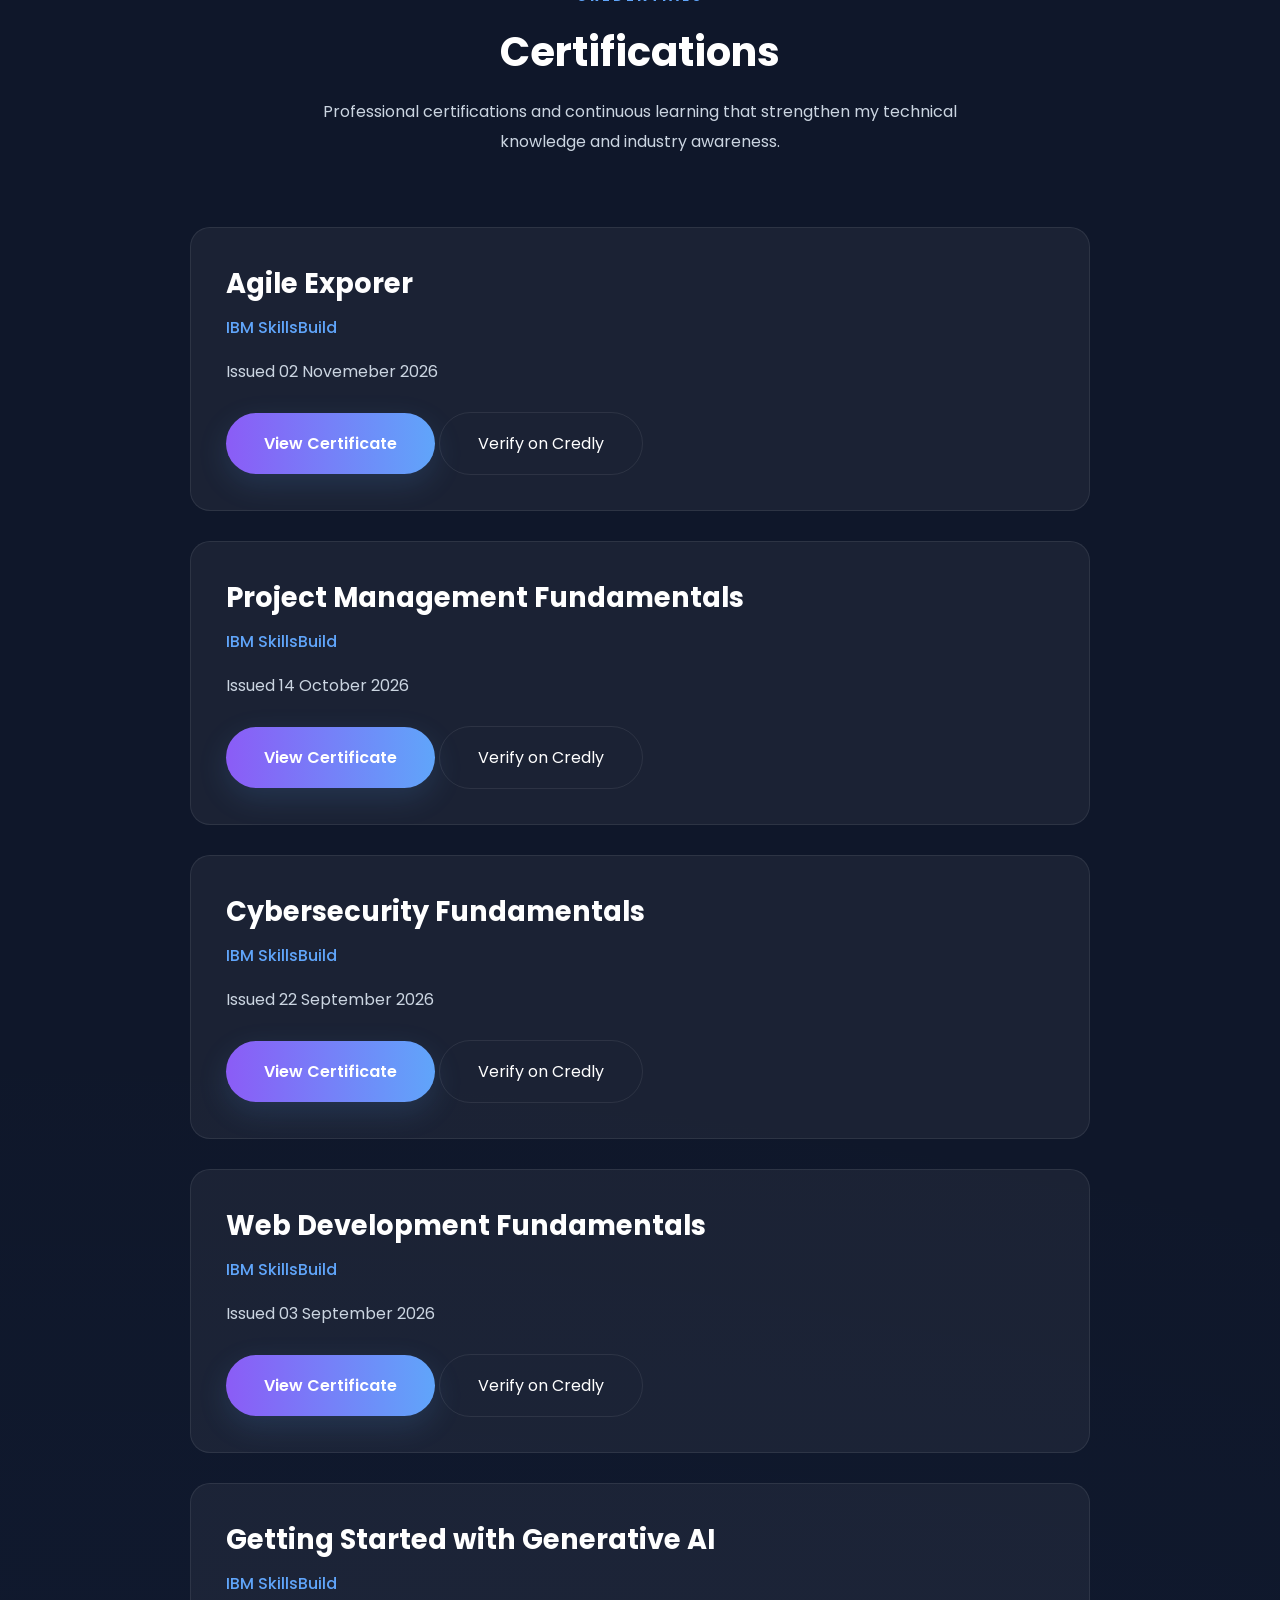
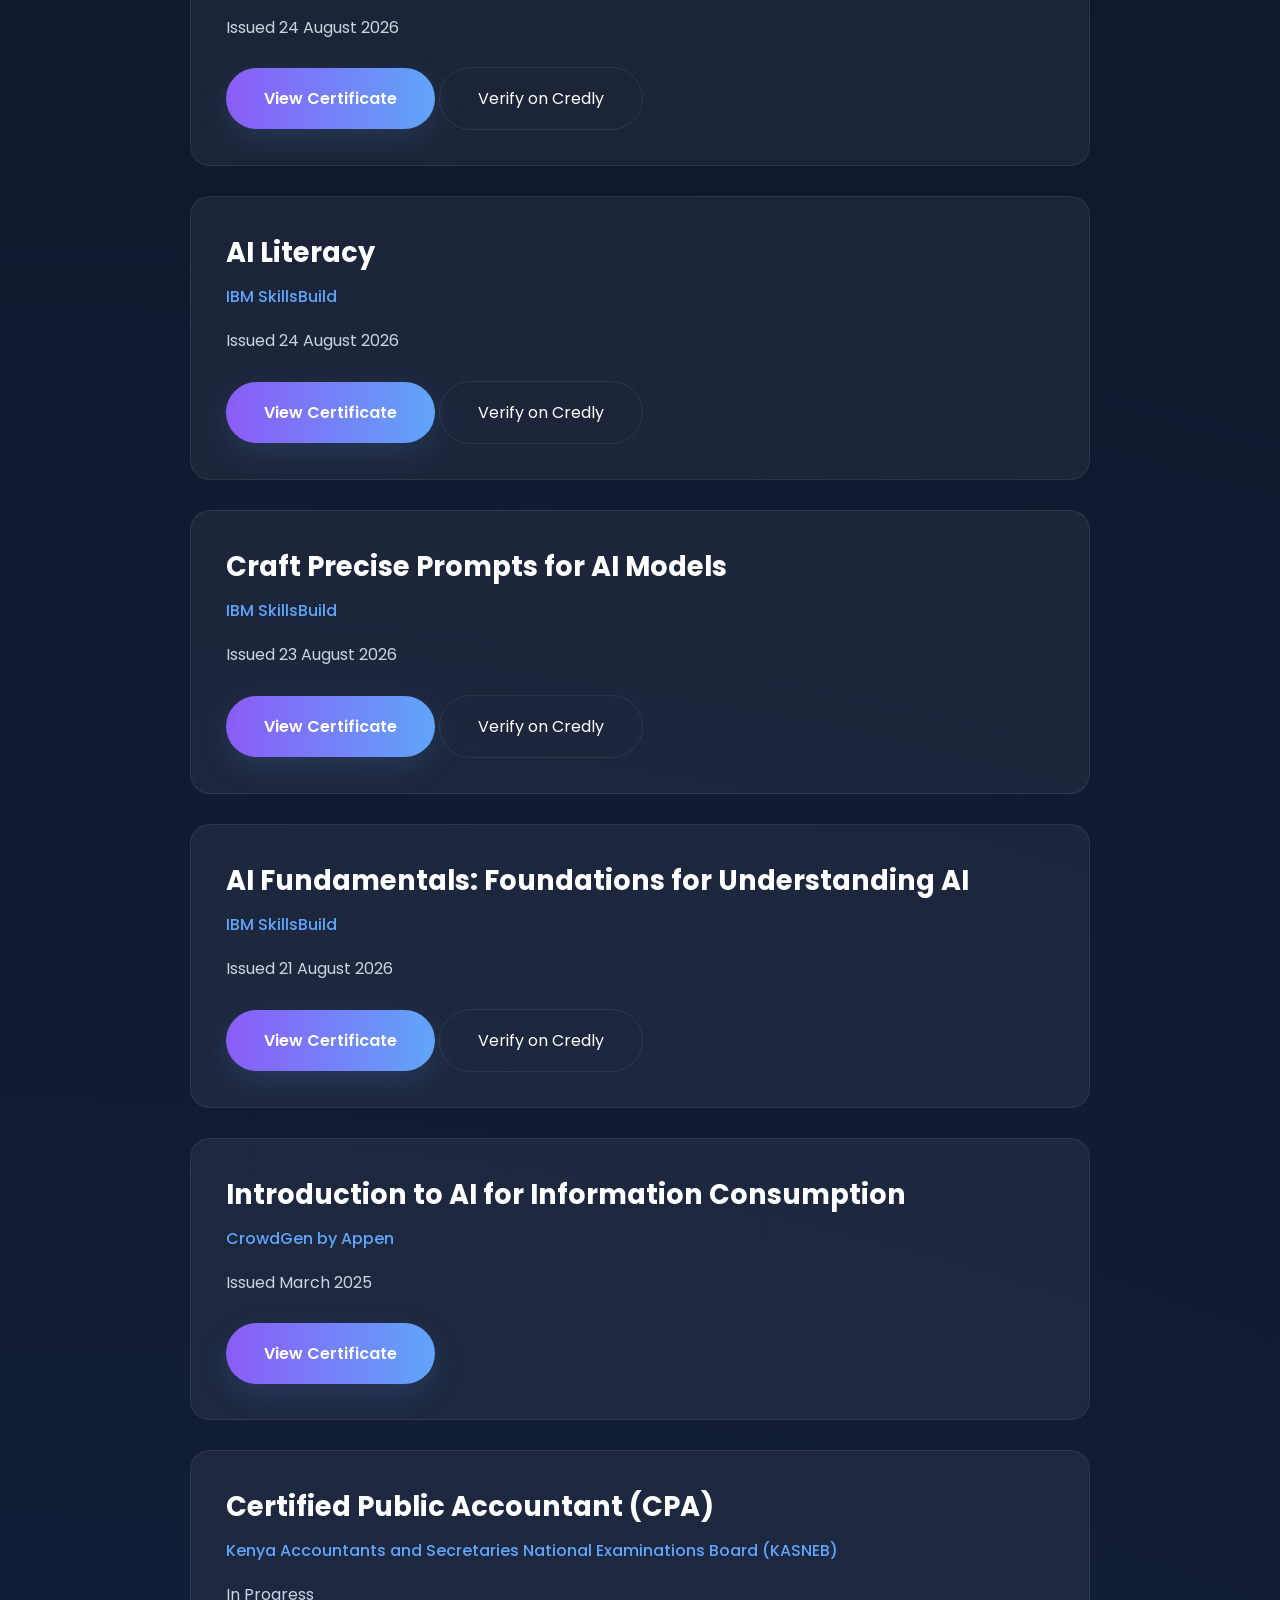
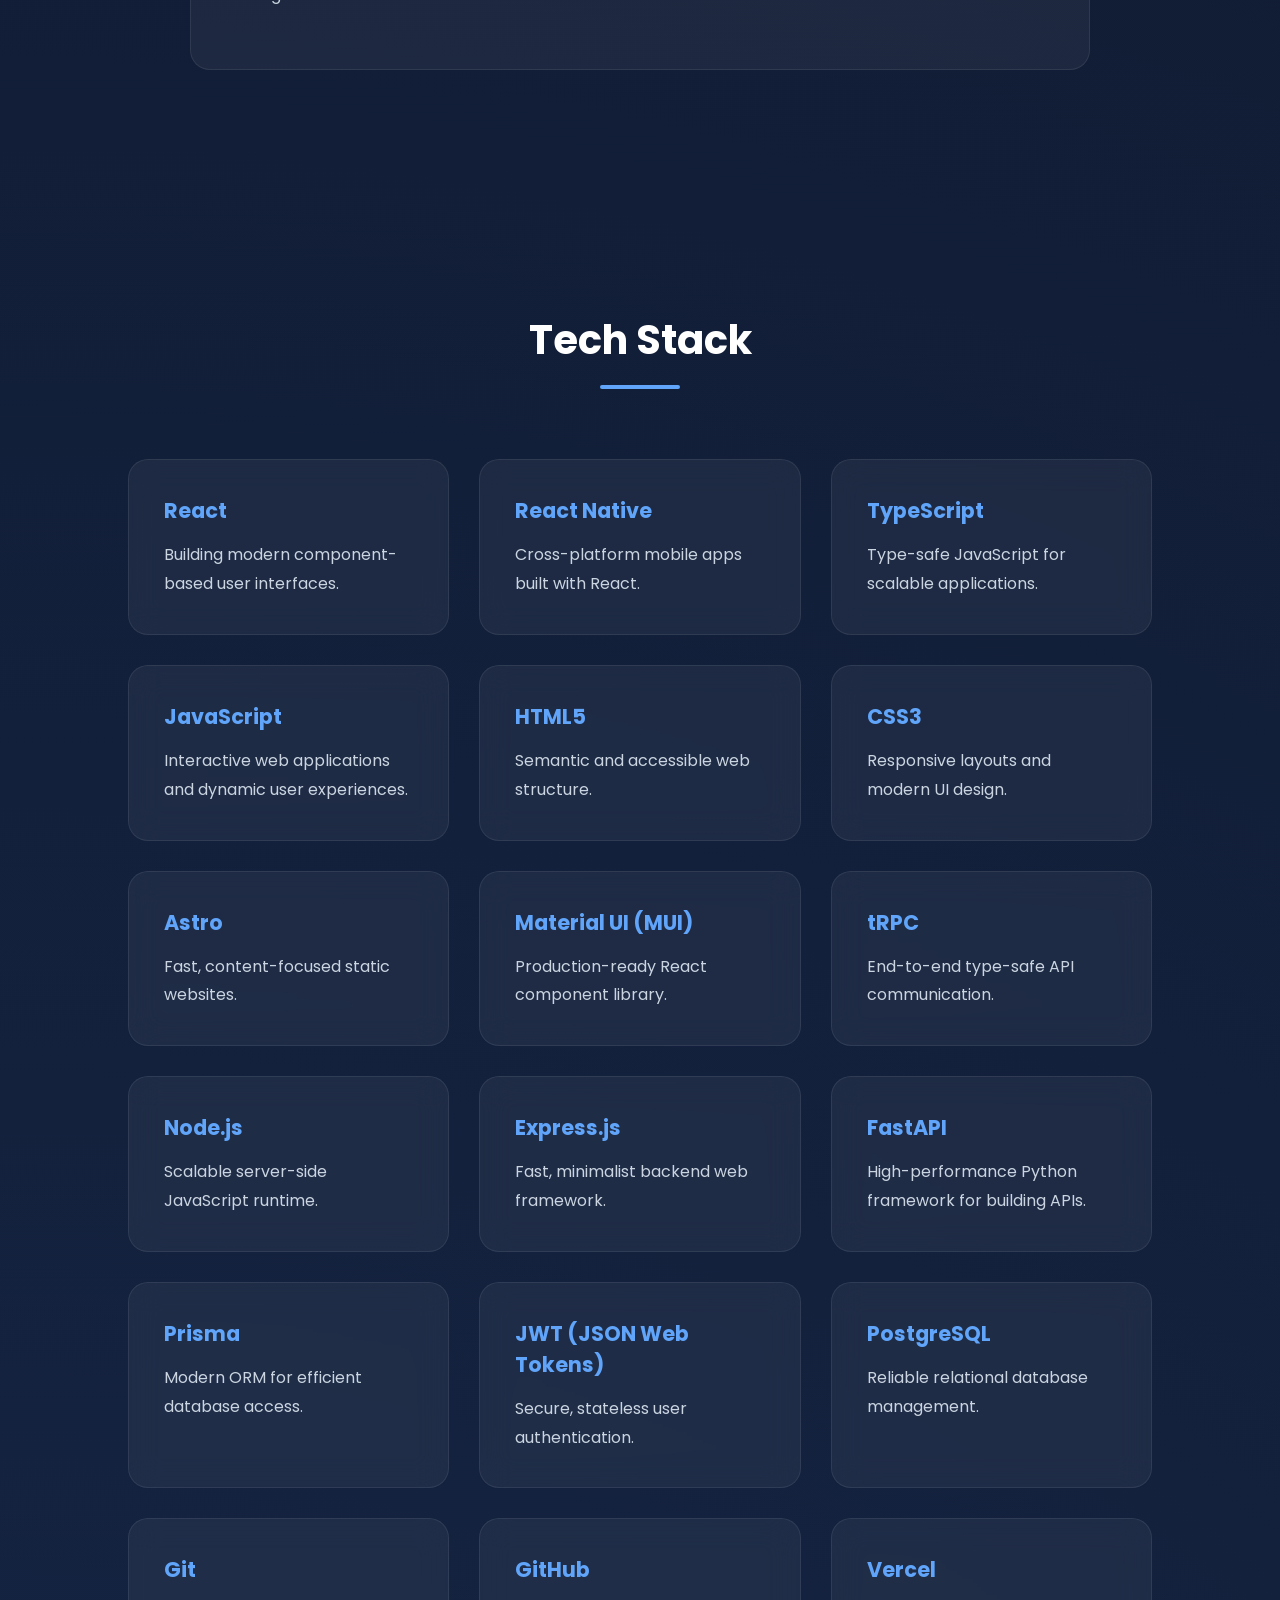
==== commit cd40e7a9: "feat: add Allaki Lensed It project and update tech stack hosting skills" ====
--- a/index.html
+++ b/index.html
@@ -401,6 +401,106 @@
 
     <div
     class="project-image project-gallery-trigger"
+    data-gallery="allaki-lensed-it"
+    role="button"
+    tabindex="0"
+    aria-label="Open Allaki Lensed It screenshot gallery">
+
+        <img
+        class="project-gallery-cover"
+        src=""
+        alt="">
+
+        <span class="project-image-placeholder">
+            Project Preview
+        </span>
+
+        <div class="project-image-overlay">
+
+            <i class="fa-solid fa-images"></i>
+
+            <span>View Screenshots</span>
+
+        </div>
+
+        <span class="project-image-count">
+
+            <i class="fa-regular fa-images"></i>
+
+            <span class="project-image-count-value"></span>
+
+        </span>
+
+    </div>
+
+    <div class="project-content">
+
+        <div class="project-status is-completed">
+
+            <span class="status-dot"></span>
+
+            Completed
+
+        </div>
+
+        <h3>
+
+            Allaki Lensed It
+
+        </h3>
+
+        <p>
+
+            A personal automotive photography and culture website
+            celebrating cars, bikes and classics, with photo, video and
+            music content, built as a fast static site and hosted on
+            Cloudflare Pages.
+
+        </p>
+
+        <div class="project-tags">
+
+                    <span>Astro</span>
+
+                    <span>TypeScript</span>
+
+                    <span>Cloudflare Pages</span>
+
+                </div>
+
+        <div class="project-buttons">
+
+            <a
+    href="https://lensedbyallaki.pages.dev/"
+    target="_blank"
+    rel="noopener noreferrer"
+    class="live-btn">
+
+    <i class="fa-solid fa-arrow-up-right-from-square"></i>
+    Live Site
+
+</a>
+
+            <button
+            type="button"
+            class="primary-btn project-gallery-trigger"
+            data-gallery="allaki-lensed-it">
+
+                <i class="fa-solid fa-images"></i>
+                View Screenshots
+
+            </button>
+
+        </div>
+
+    </div>
+
+</article>
+
+        <article class="project-card">
+
+    <div
+    class="project-image project-gallery-trigger"
     data-gallery="study-assistant-ai"
     role="button"
     tabindex="0"
@@ -733,6 +833,29 @@
     </div>
 
         <div class="journey-grid">
+
+        <article class="journey-card">
+
+            <span class="journey-date">
+                2026
+            </span>
+
+            <h3>
+                Allaki Lensed It
+            </h3>
+
+            <h4>
+                Personal Software Project
+            </h4>
+
+            <p>
+                Designing and developing a personal automotive photography
+                and culture website for cars, bikes, and classics, featuring
+                photo, video, and music content, built with Astro and
+                TypeScript and deployed to Cloudflare Pages.
+            </p>
+
+        </article>
 
         <article class="journey-card">
 
@@ -1428,13 +1551,13 @@
         </div>
 
         <div class="skill-card">
-            <h3>Render</h3>
-            <p>Reliable cloud hosting for backend services.</p>
-        </div>
-
-        <div class="skill-card">
-            <h3>Figma</h3>
-            <p>Collaborative interface design and prototyping.</p>
+            <h3>Cloudflare Pages</h3>
+            <p>Global edge hosting for fast, static websites.</p>
+        </div>
+
+        <div class="skill-card">
+            <h3>Northflank</h3>
+            <p>Cloud platform for deploying and scaling backend services.</p>
         </div>
 
     </div>
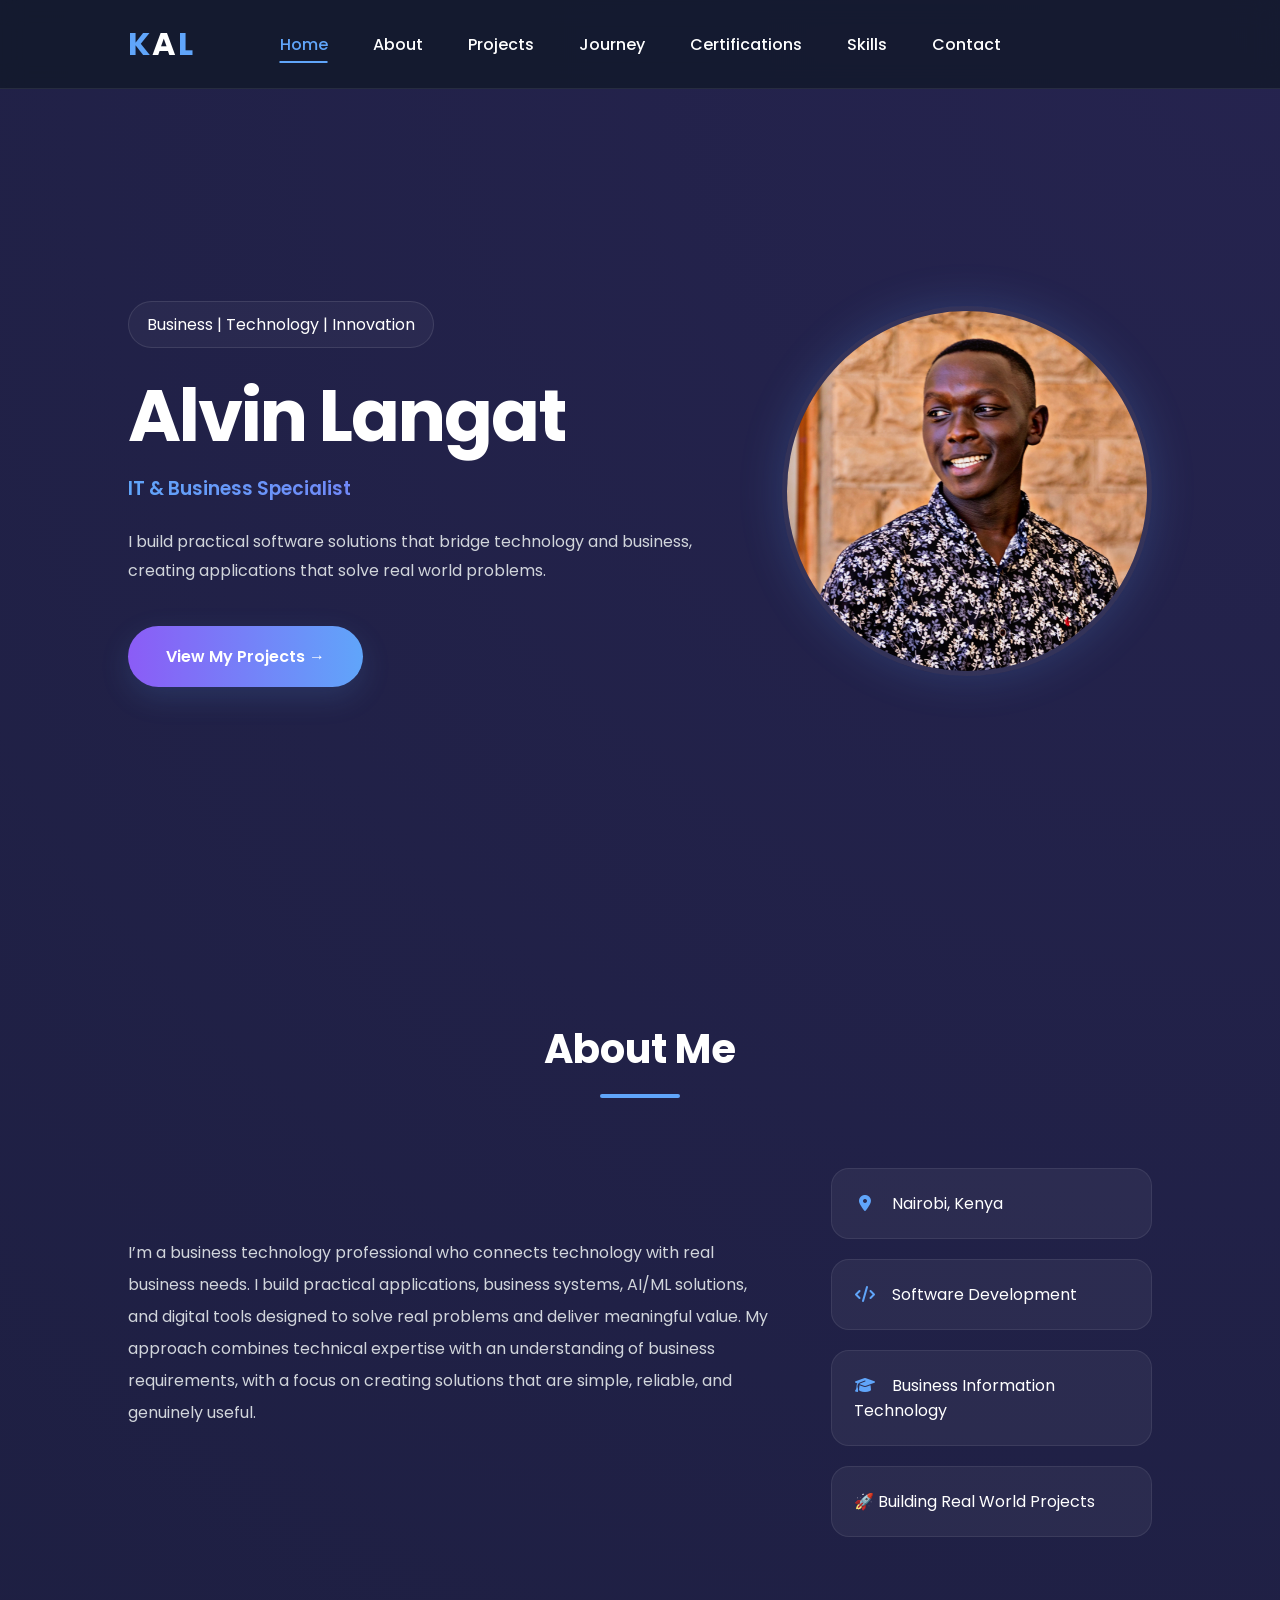
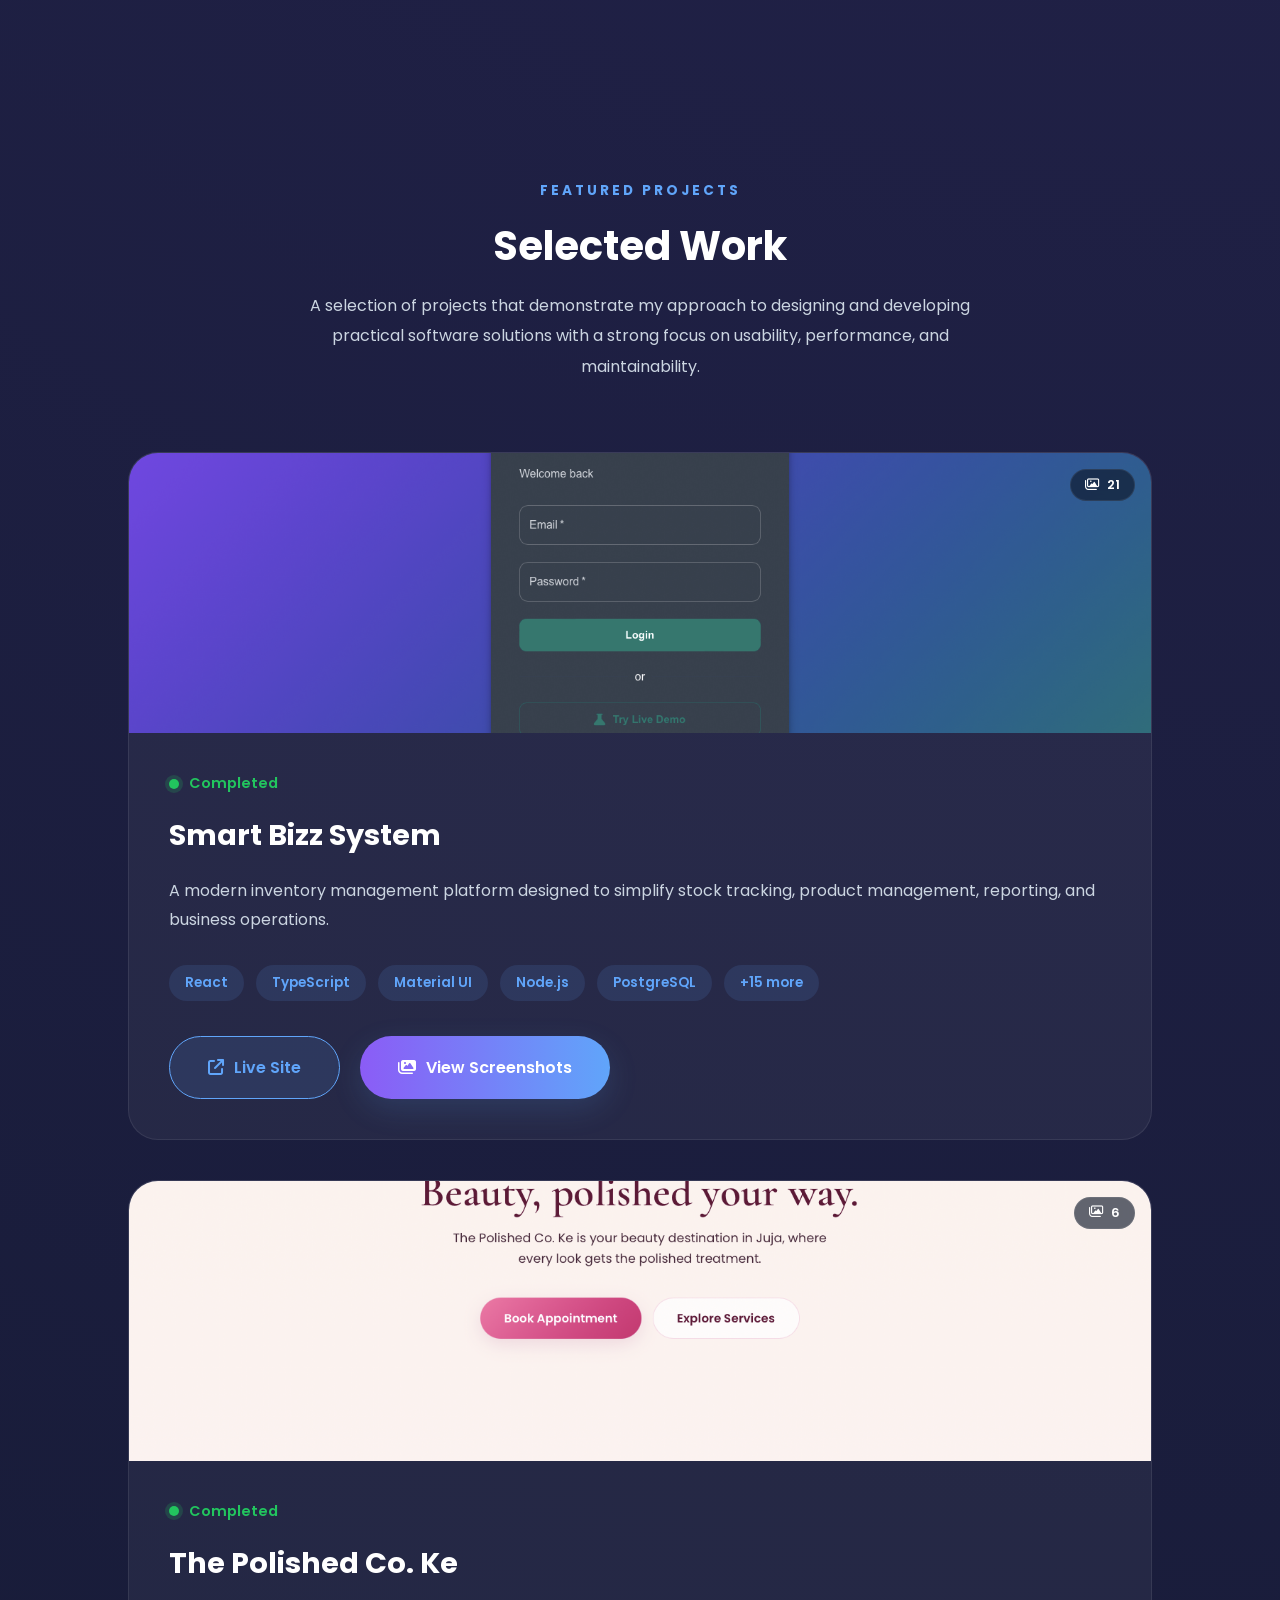
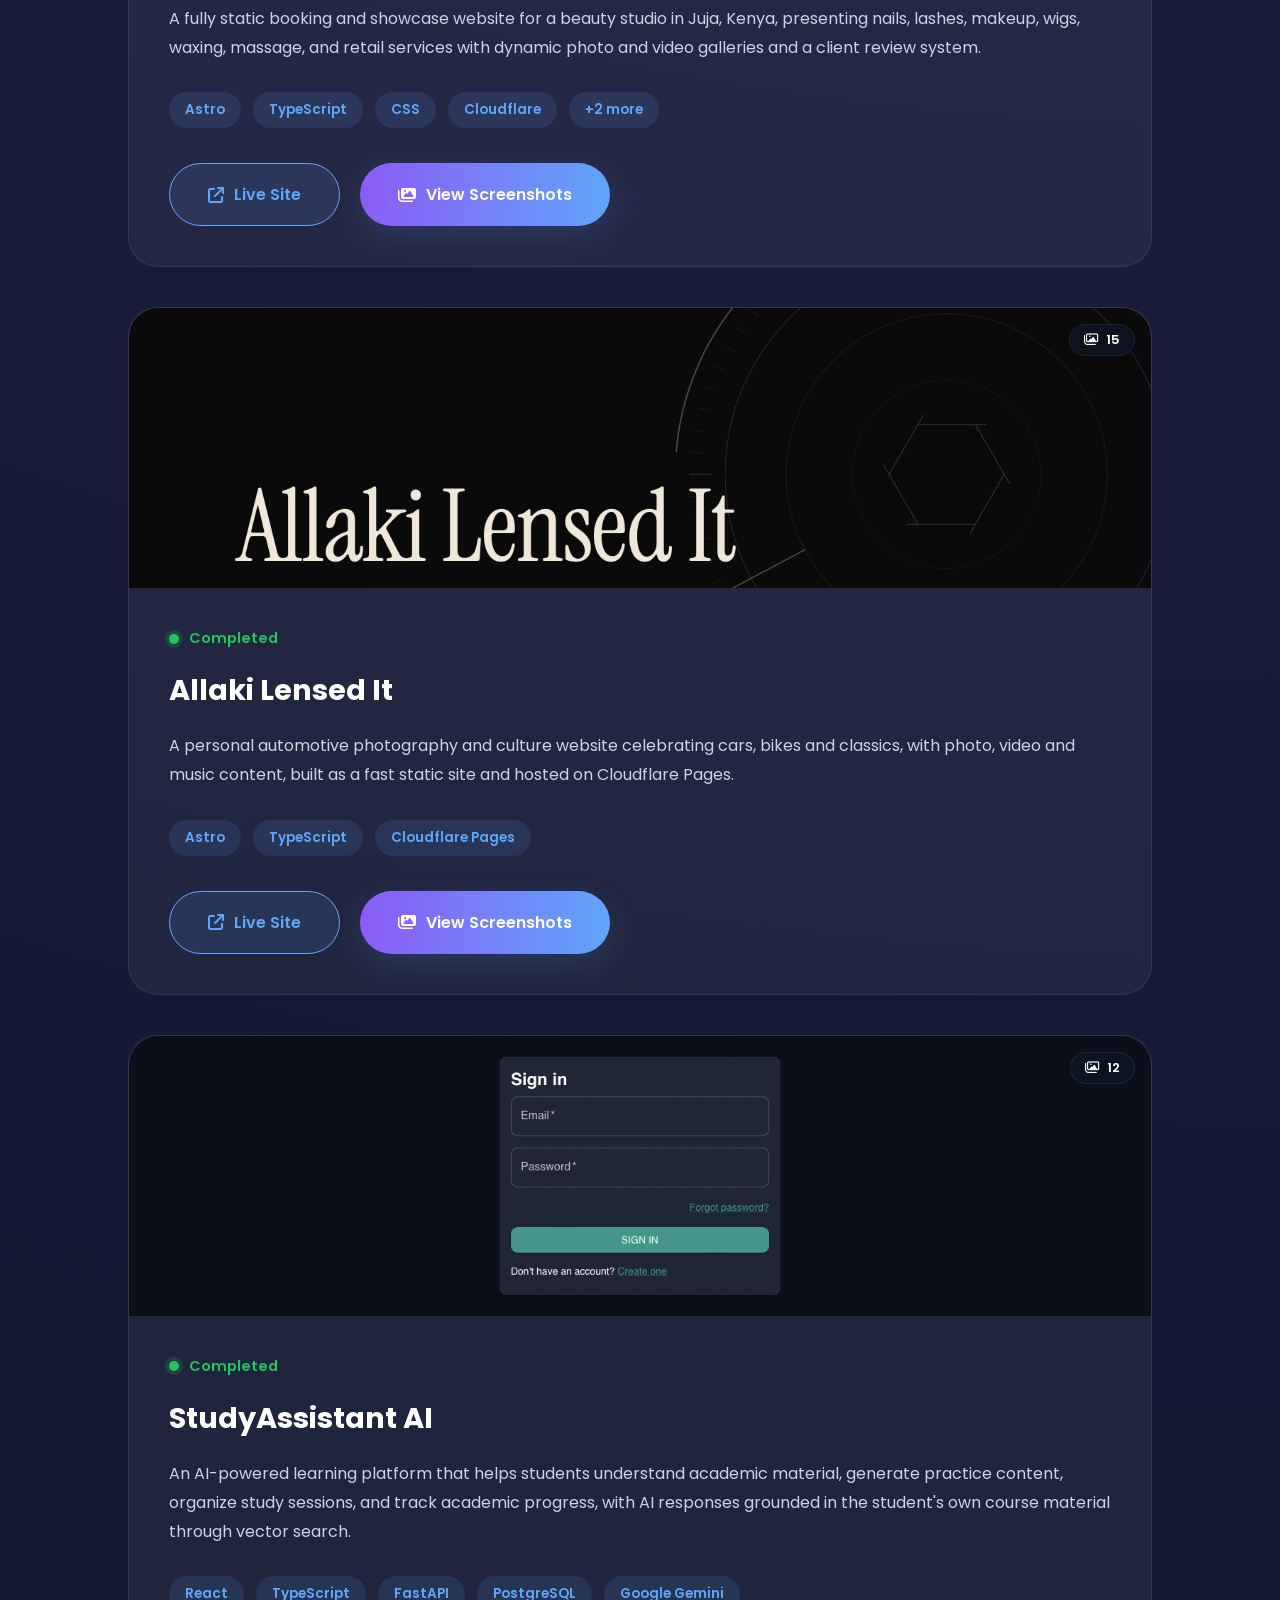
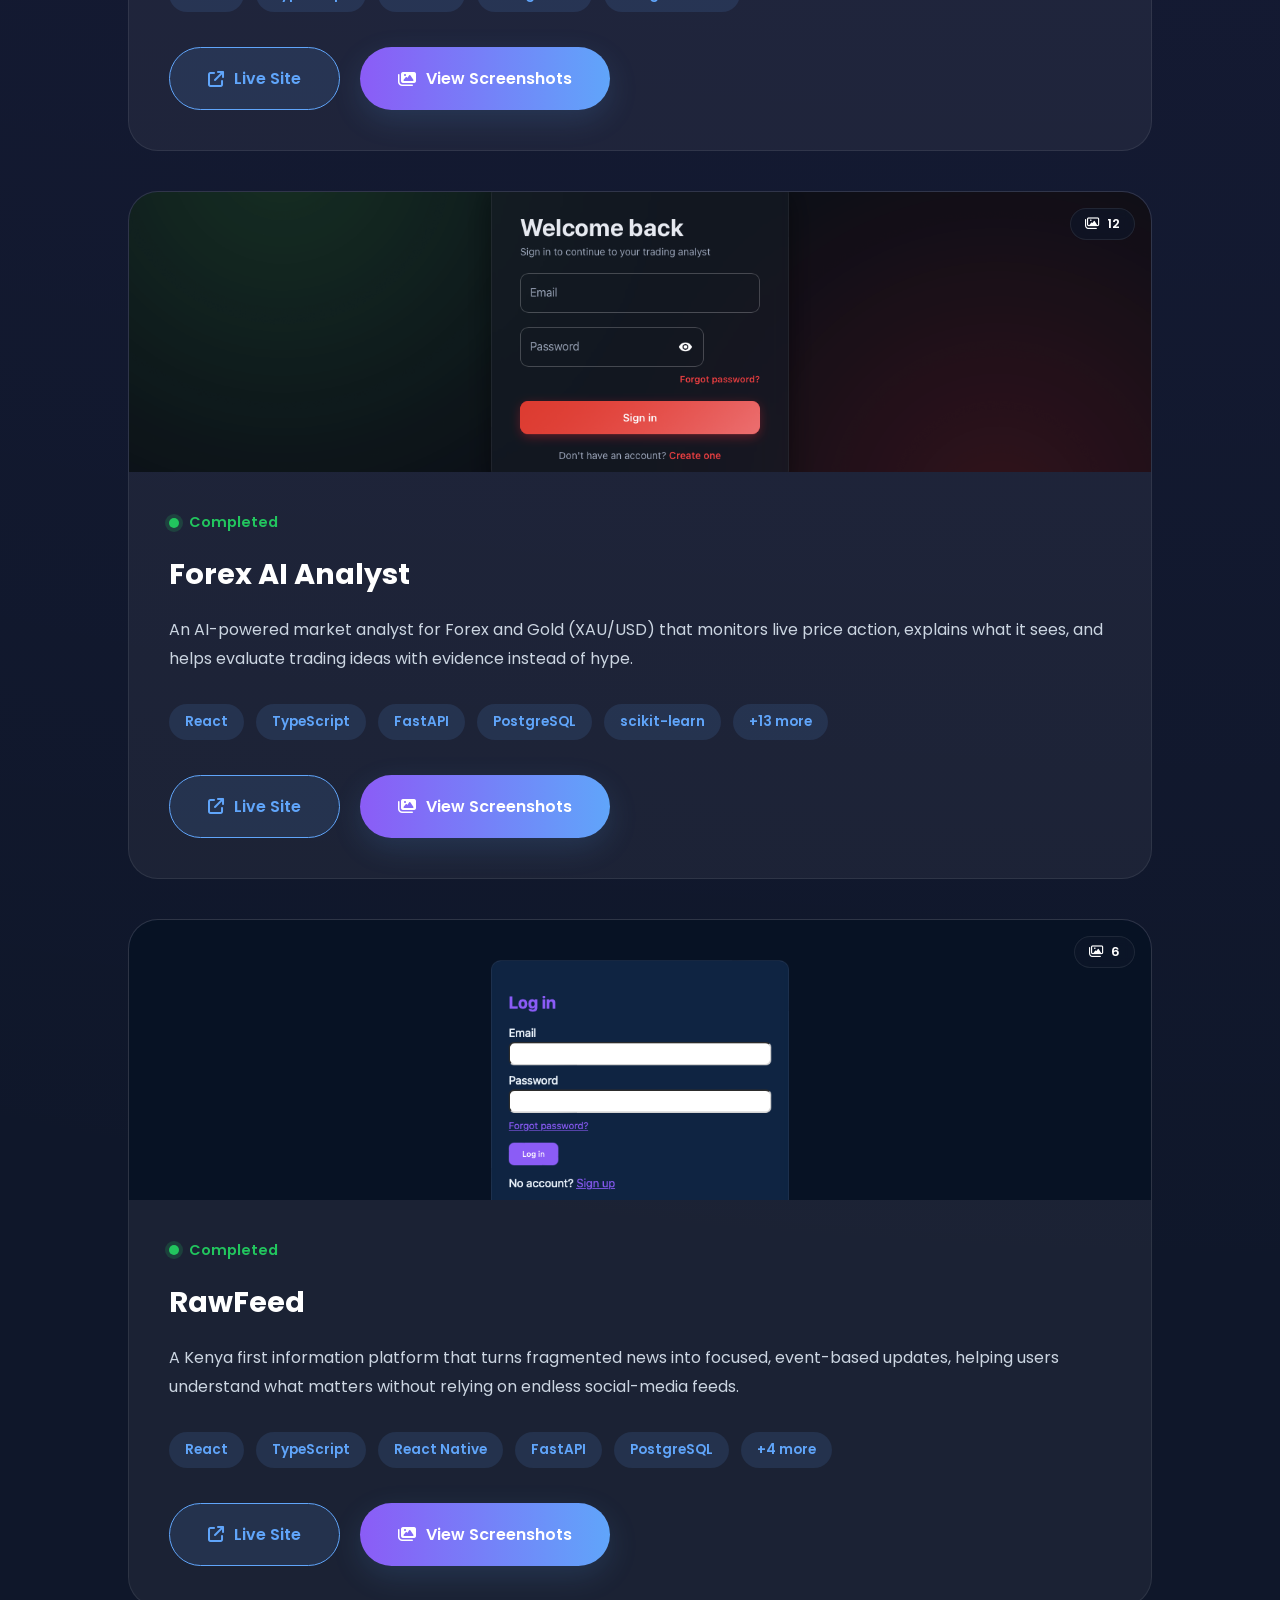
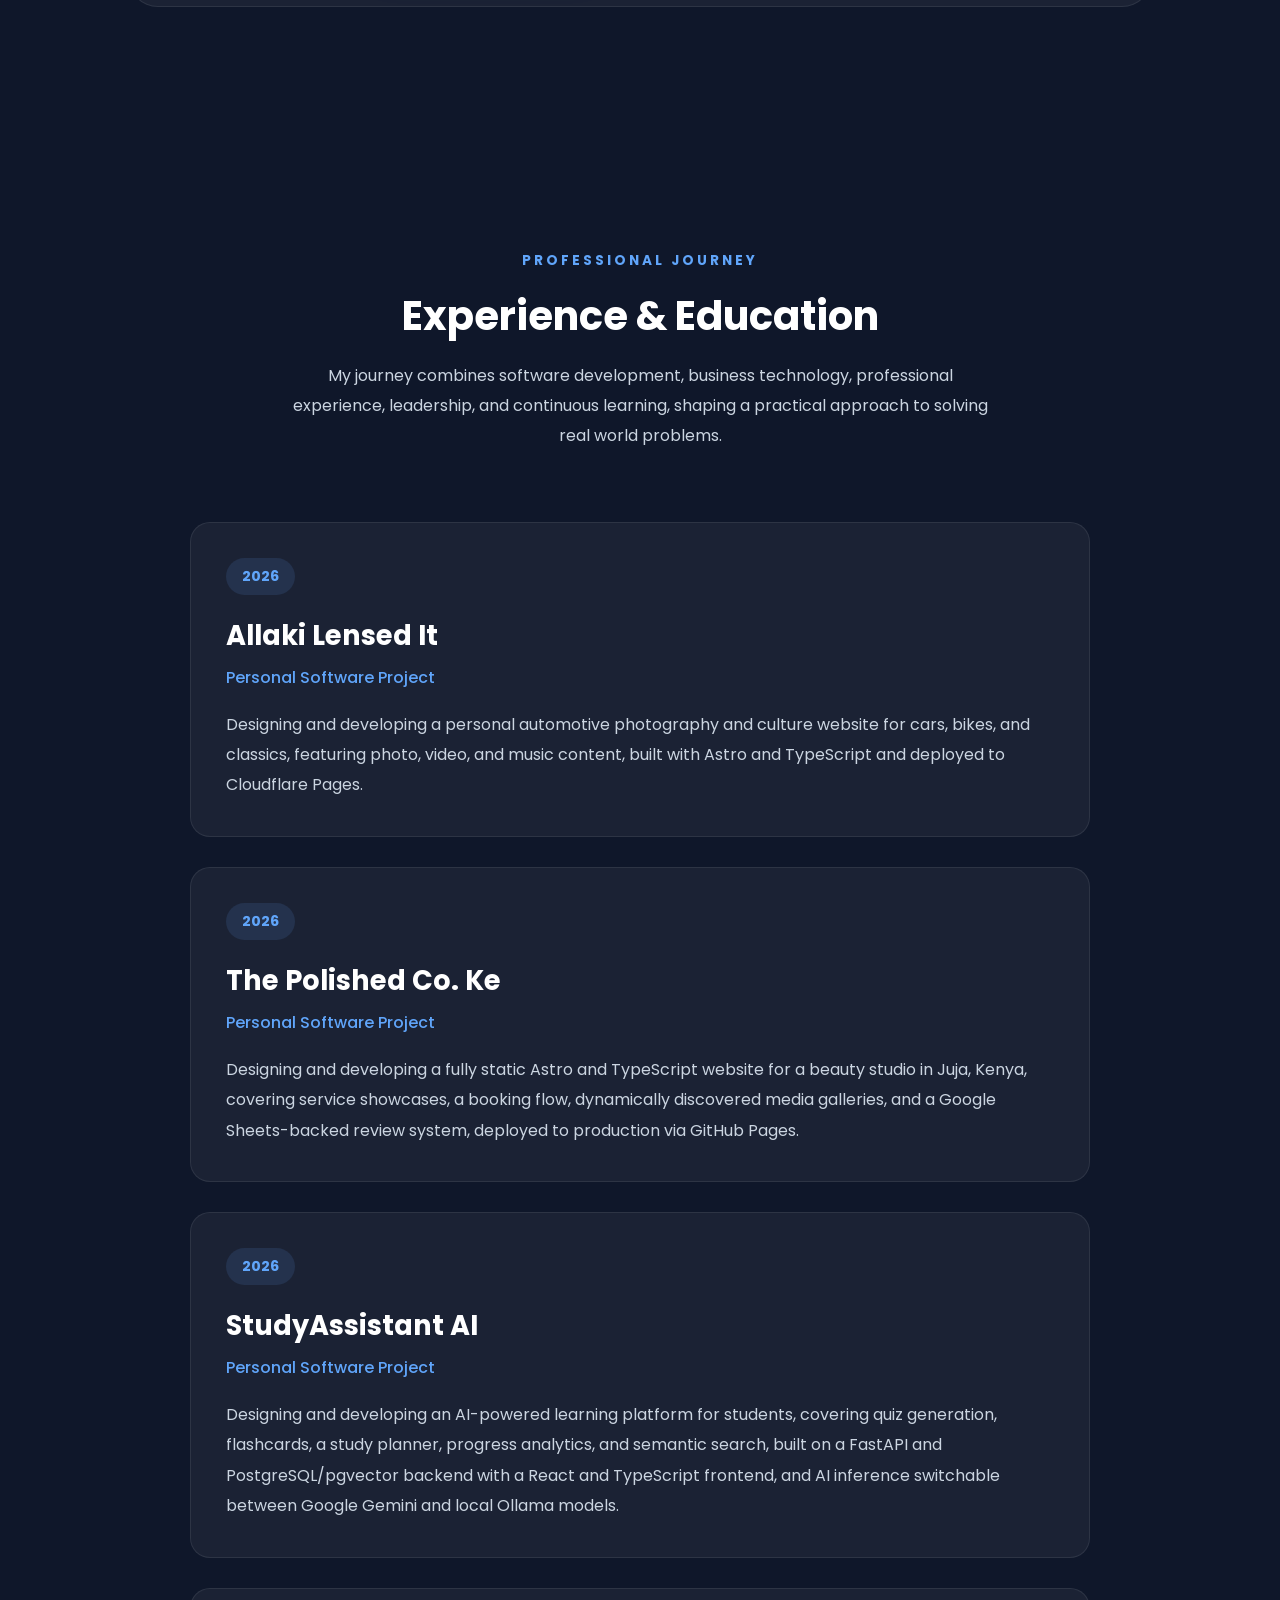
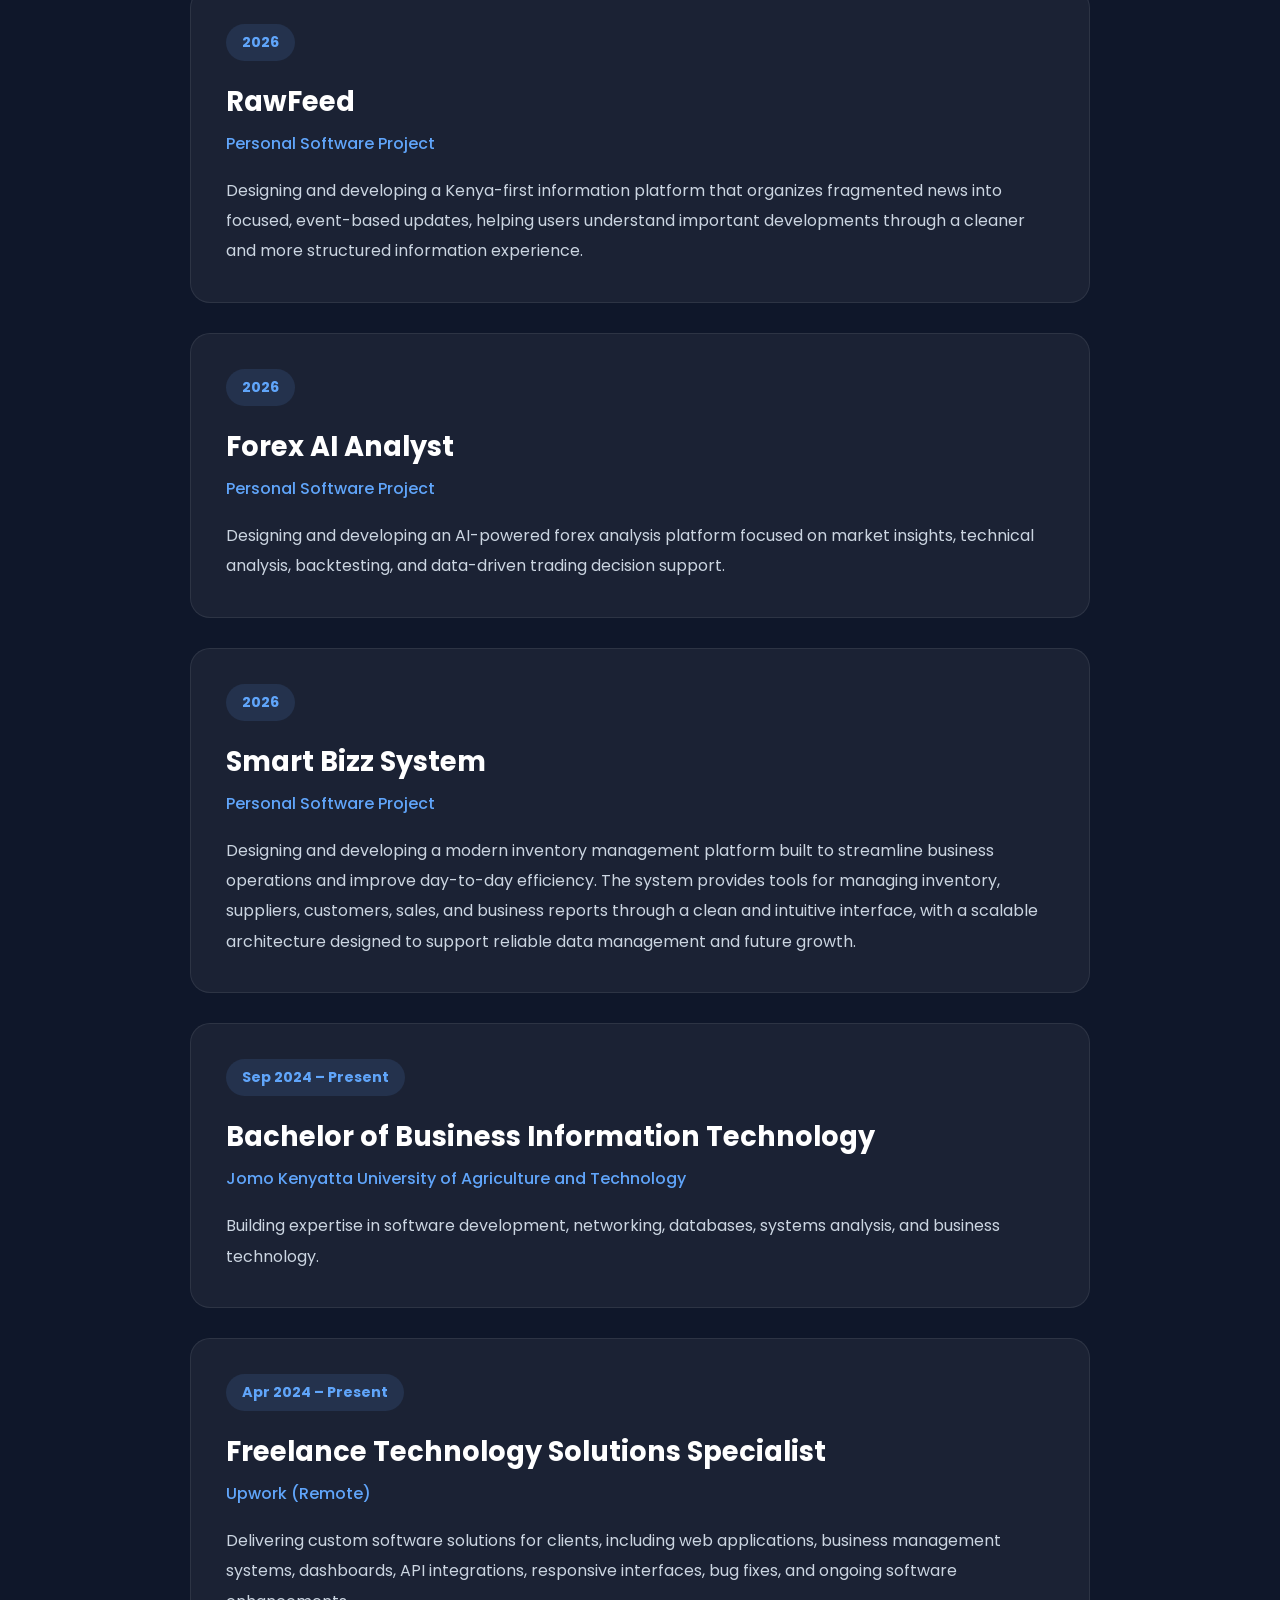
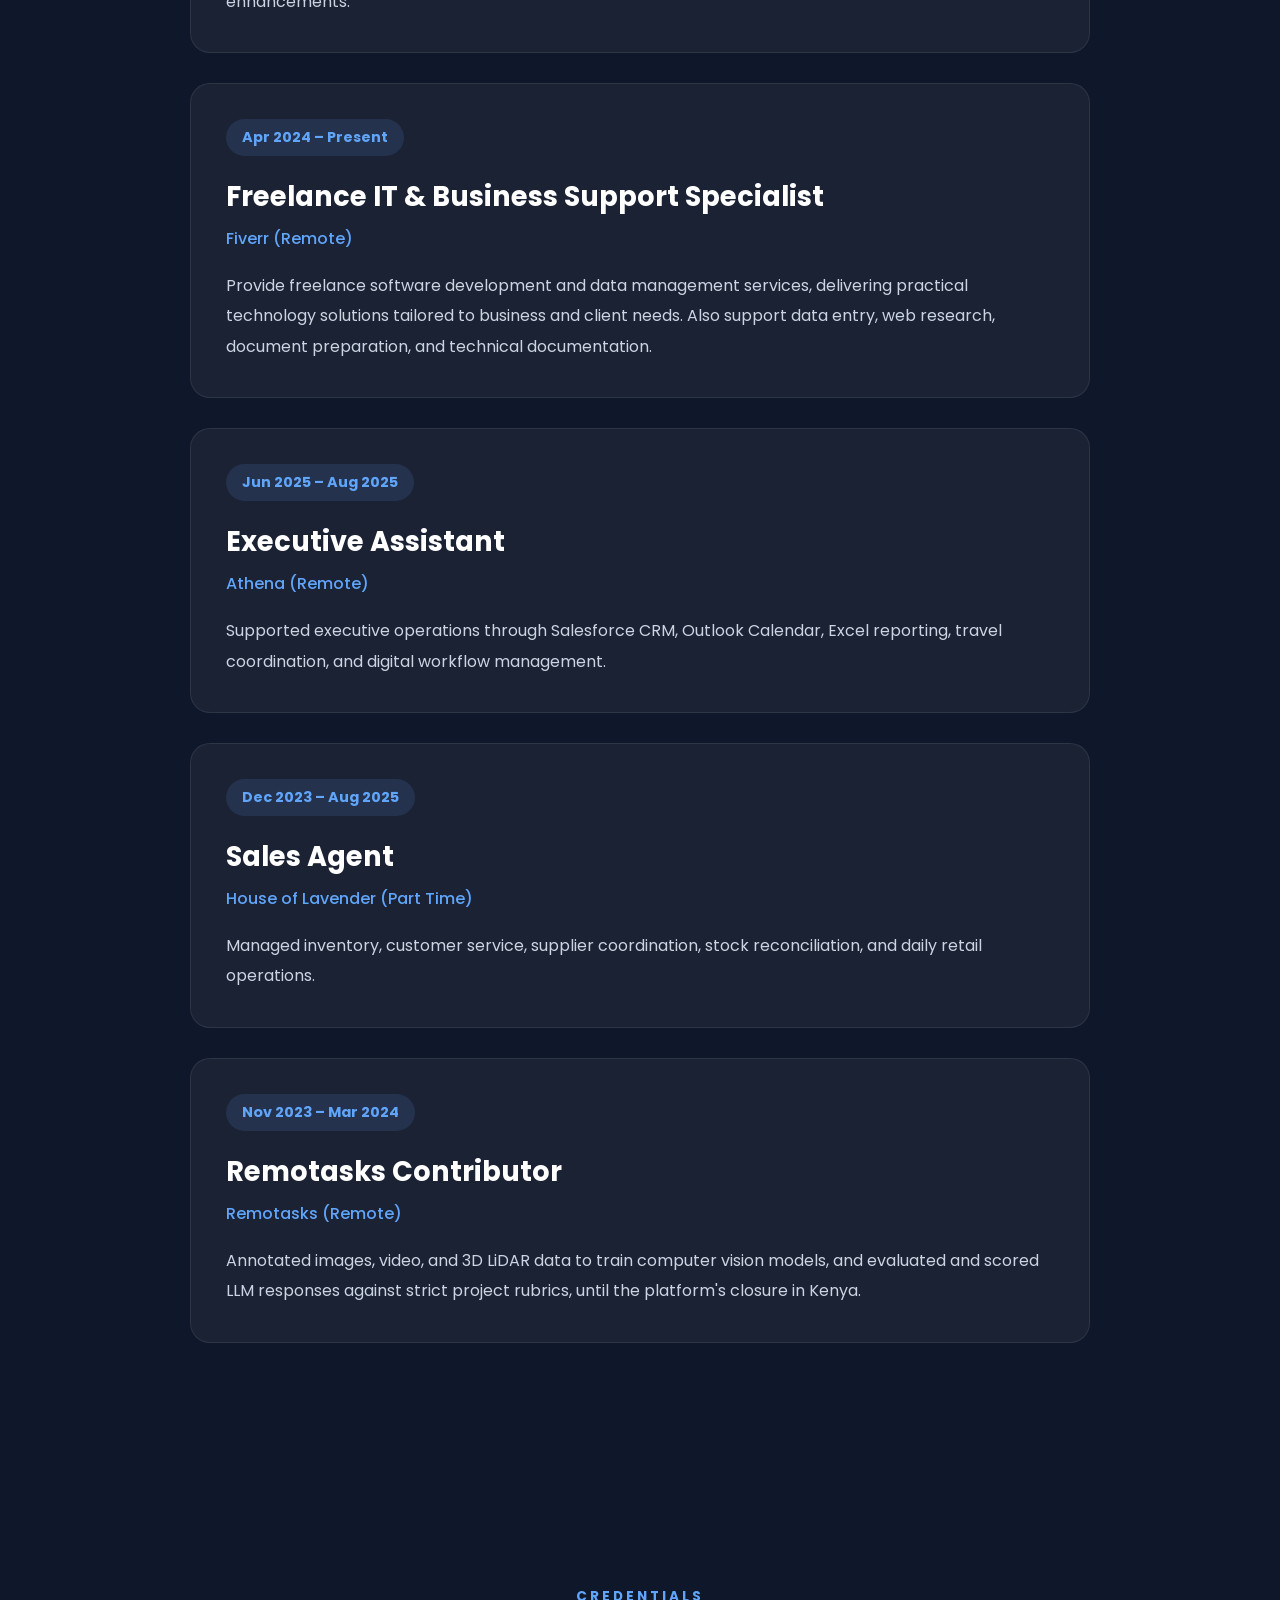
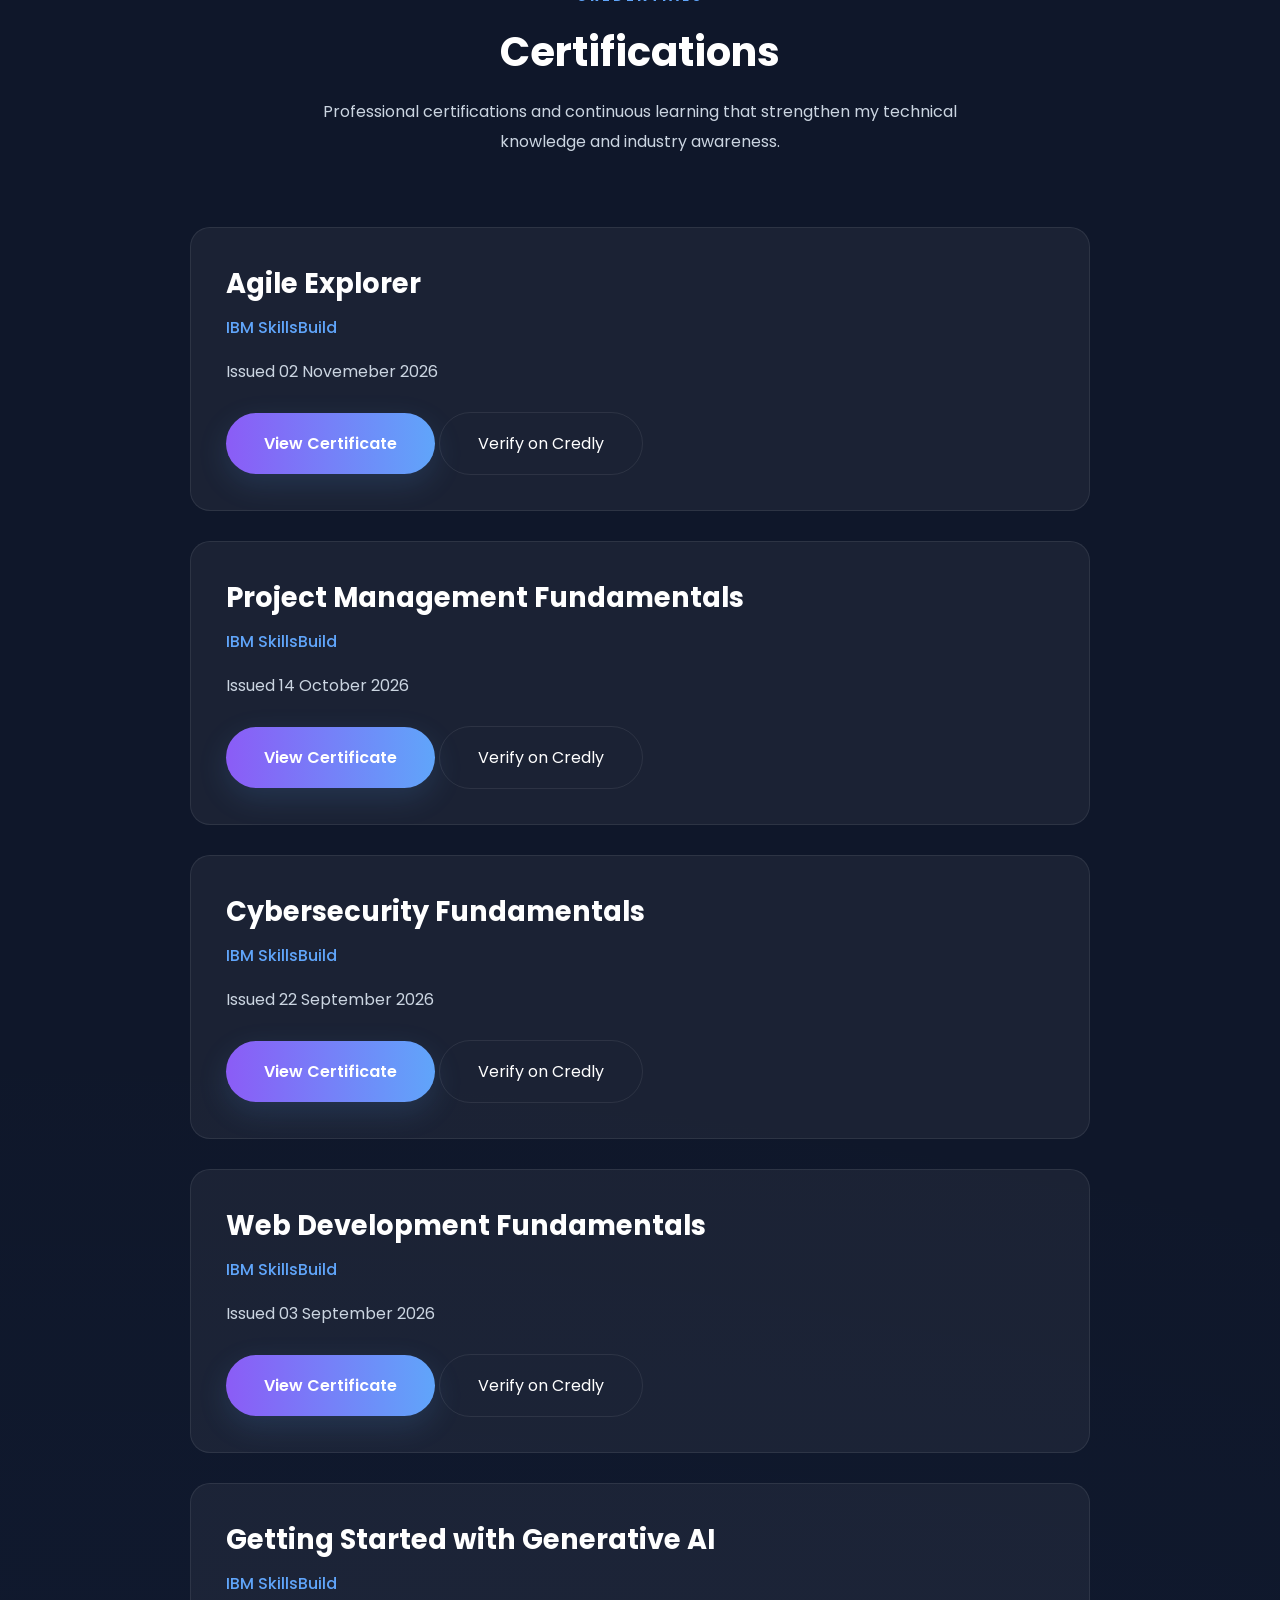
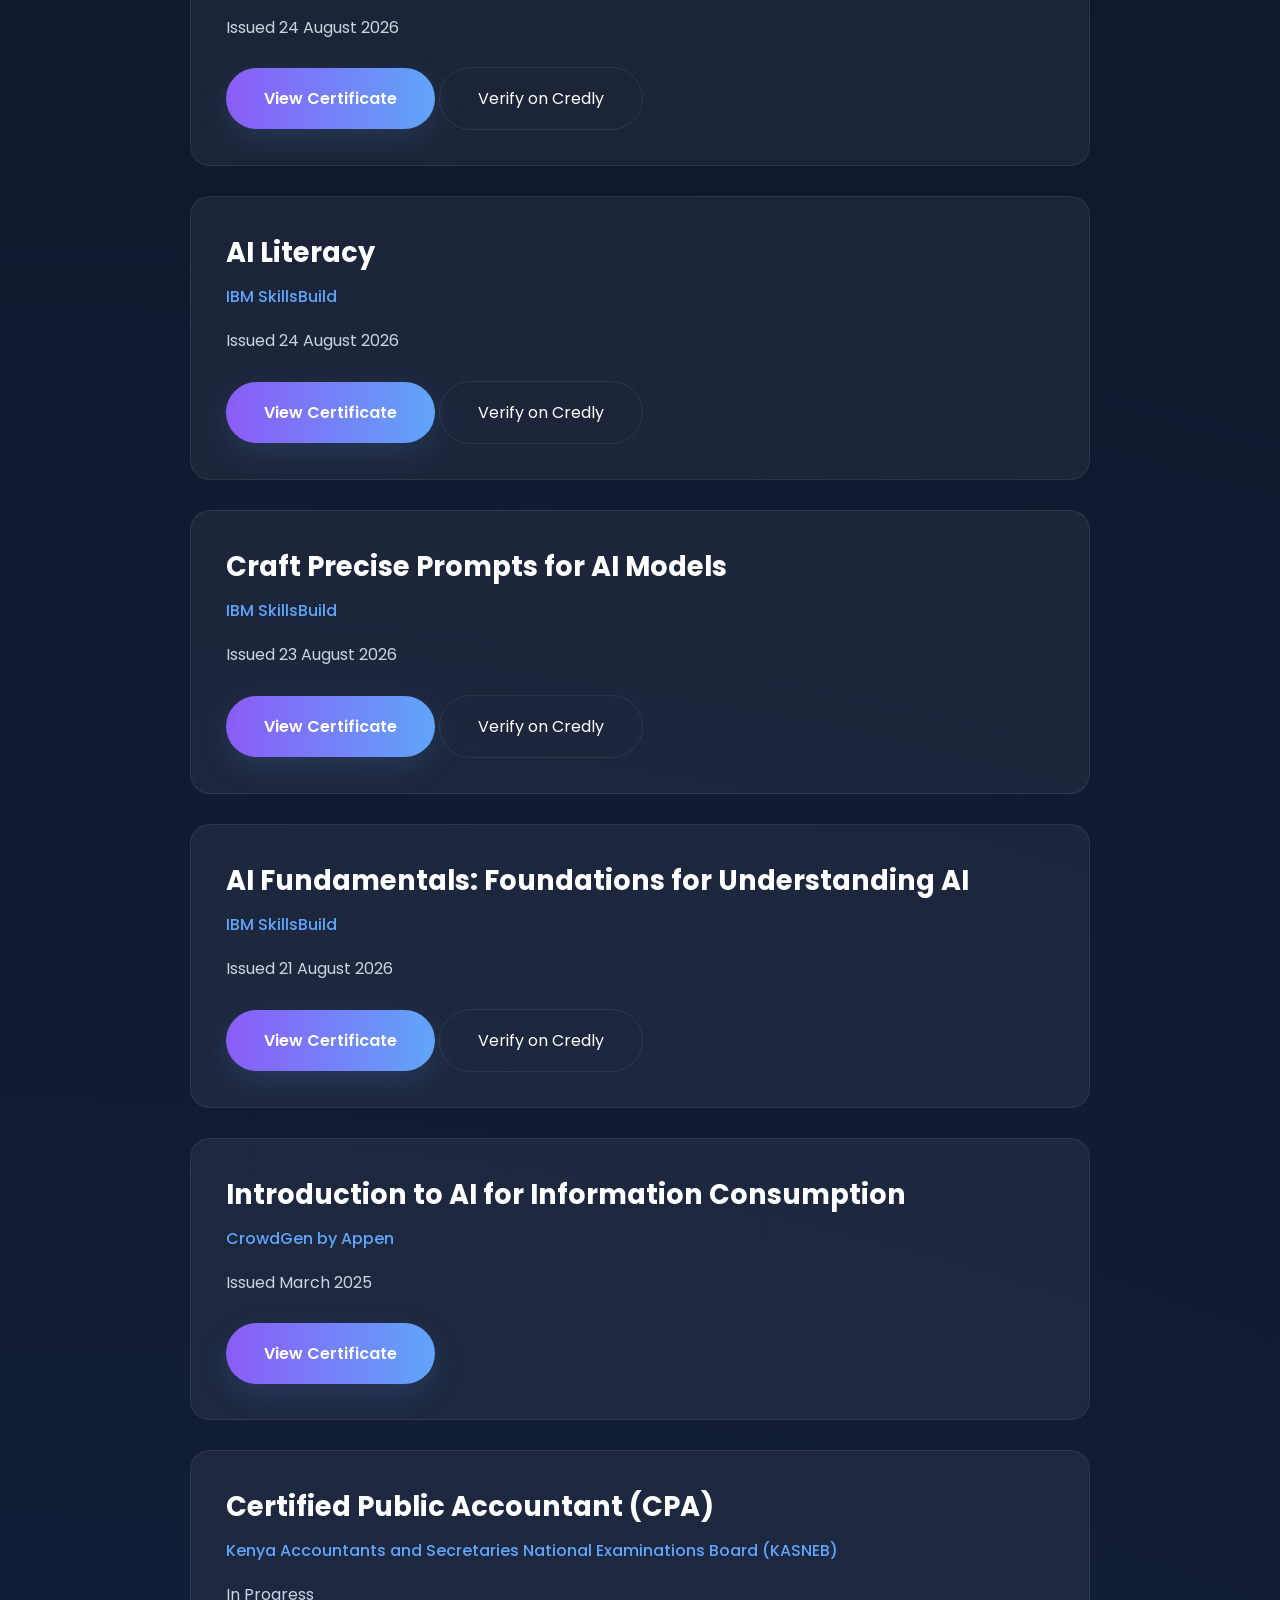
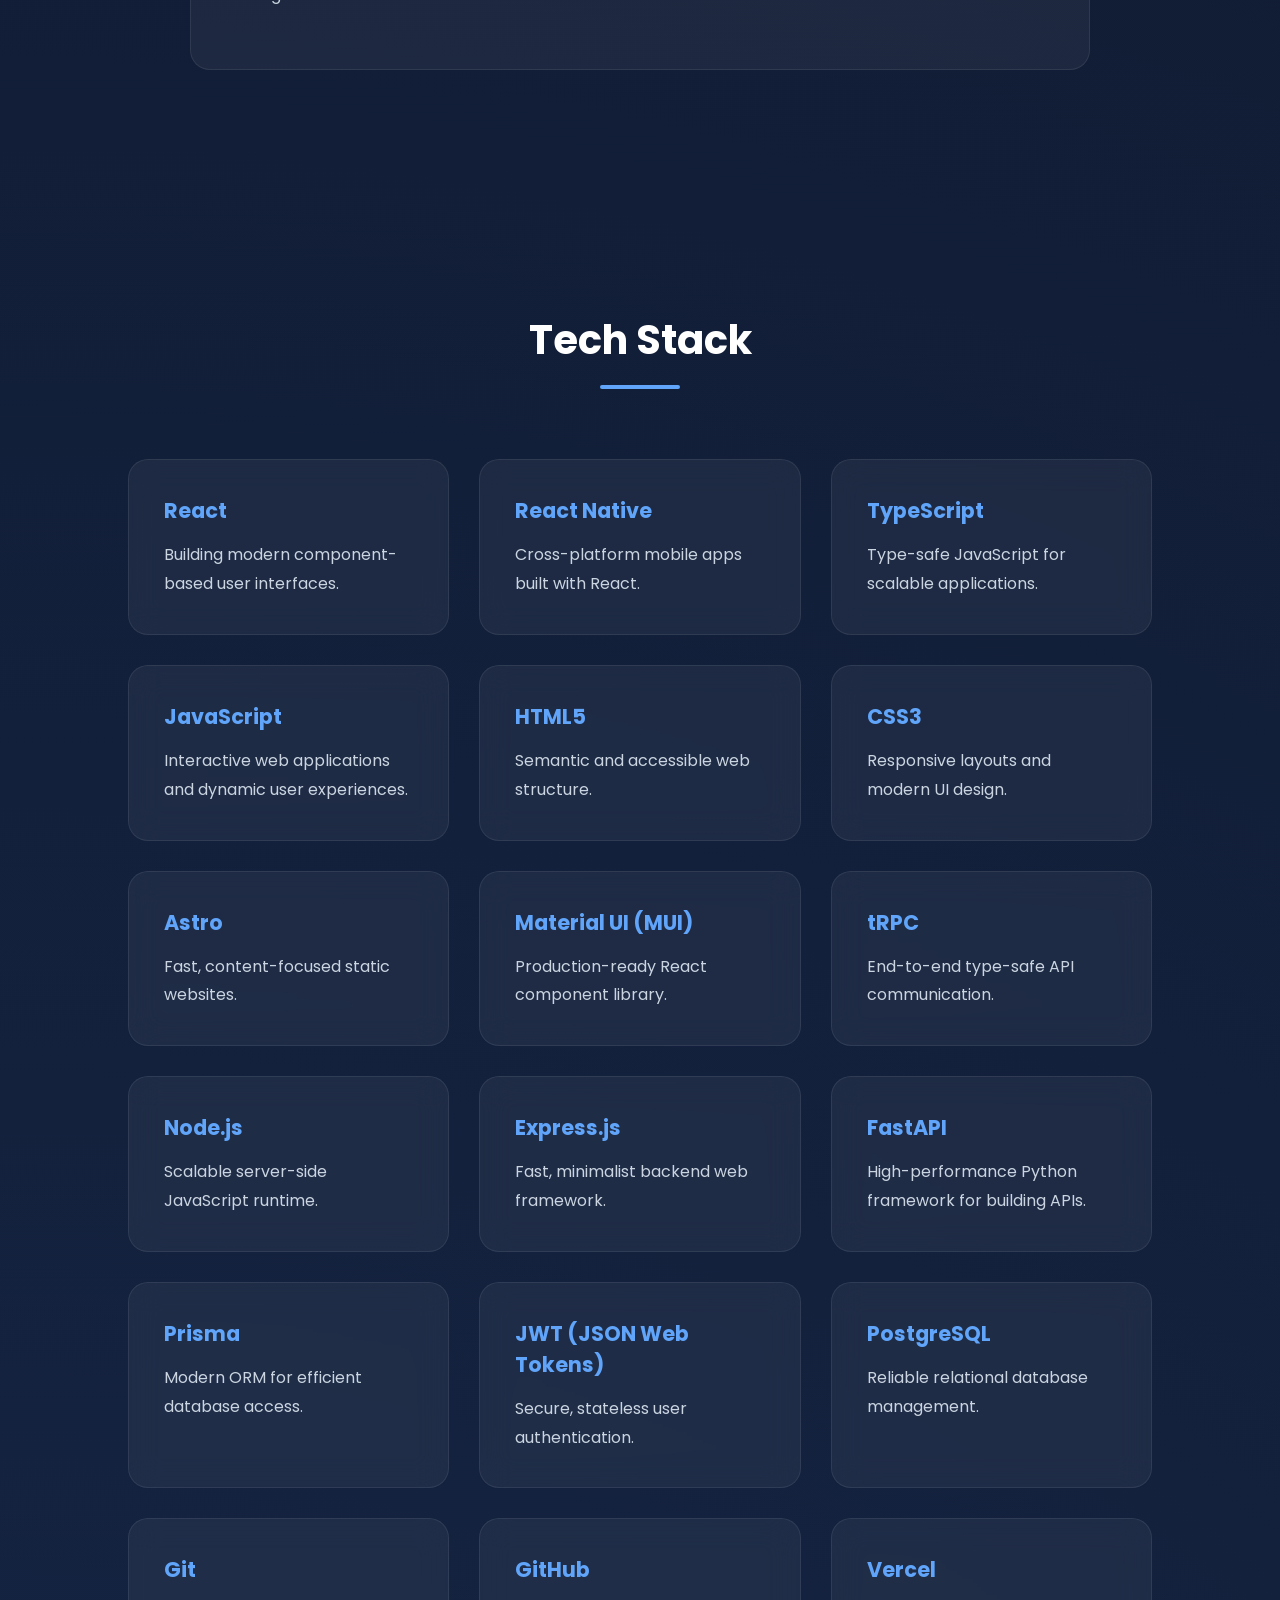
==== commit 648ebde6: "Fix mispelling" ====
--- a/index.html
+++ b/index.html
@@ -1143,7 +1143,7 @@
         <div class="cert-card">
 
             <h3>
-                Agile Exporer
+                Agile Explorer
             </h3>
 
             <h4>
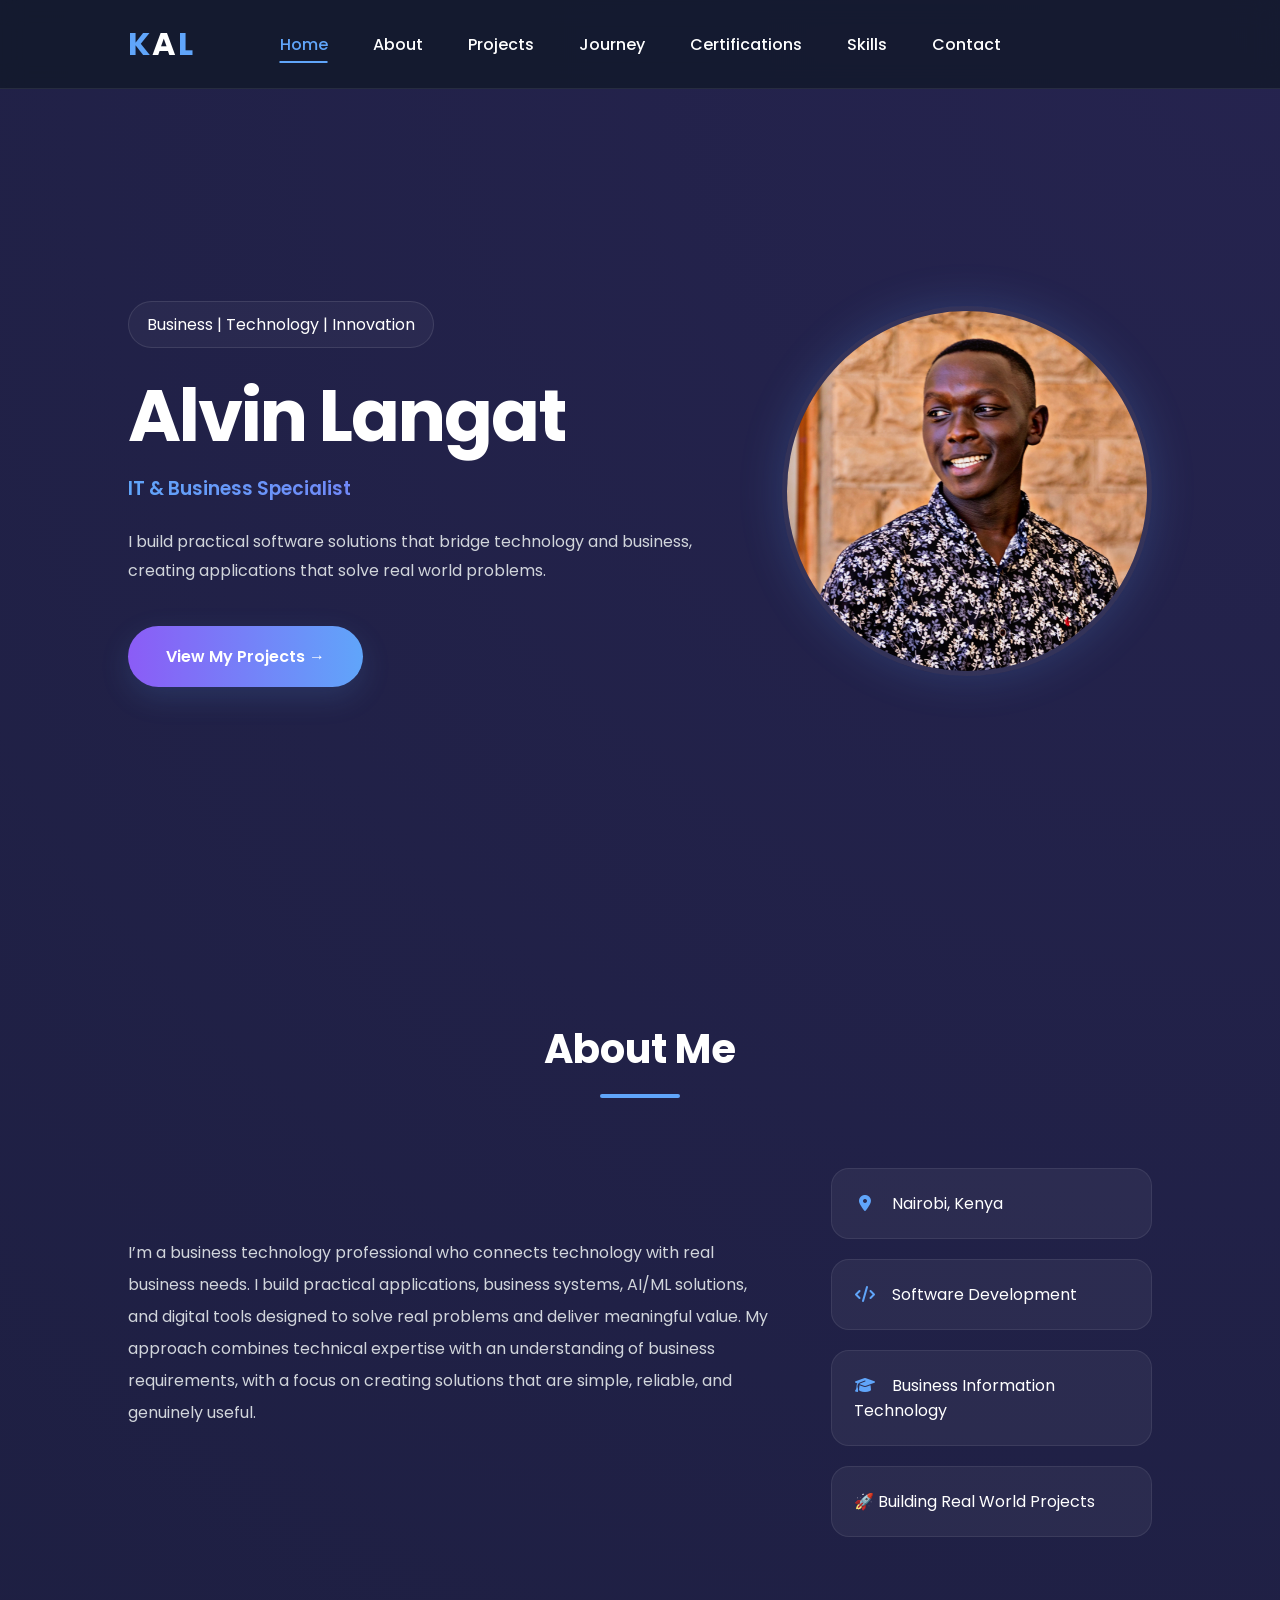
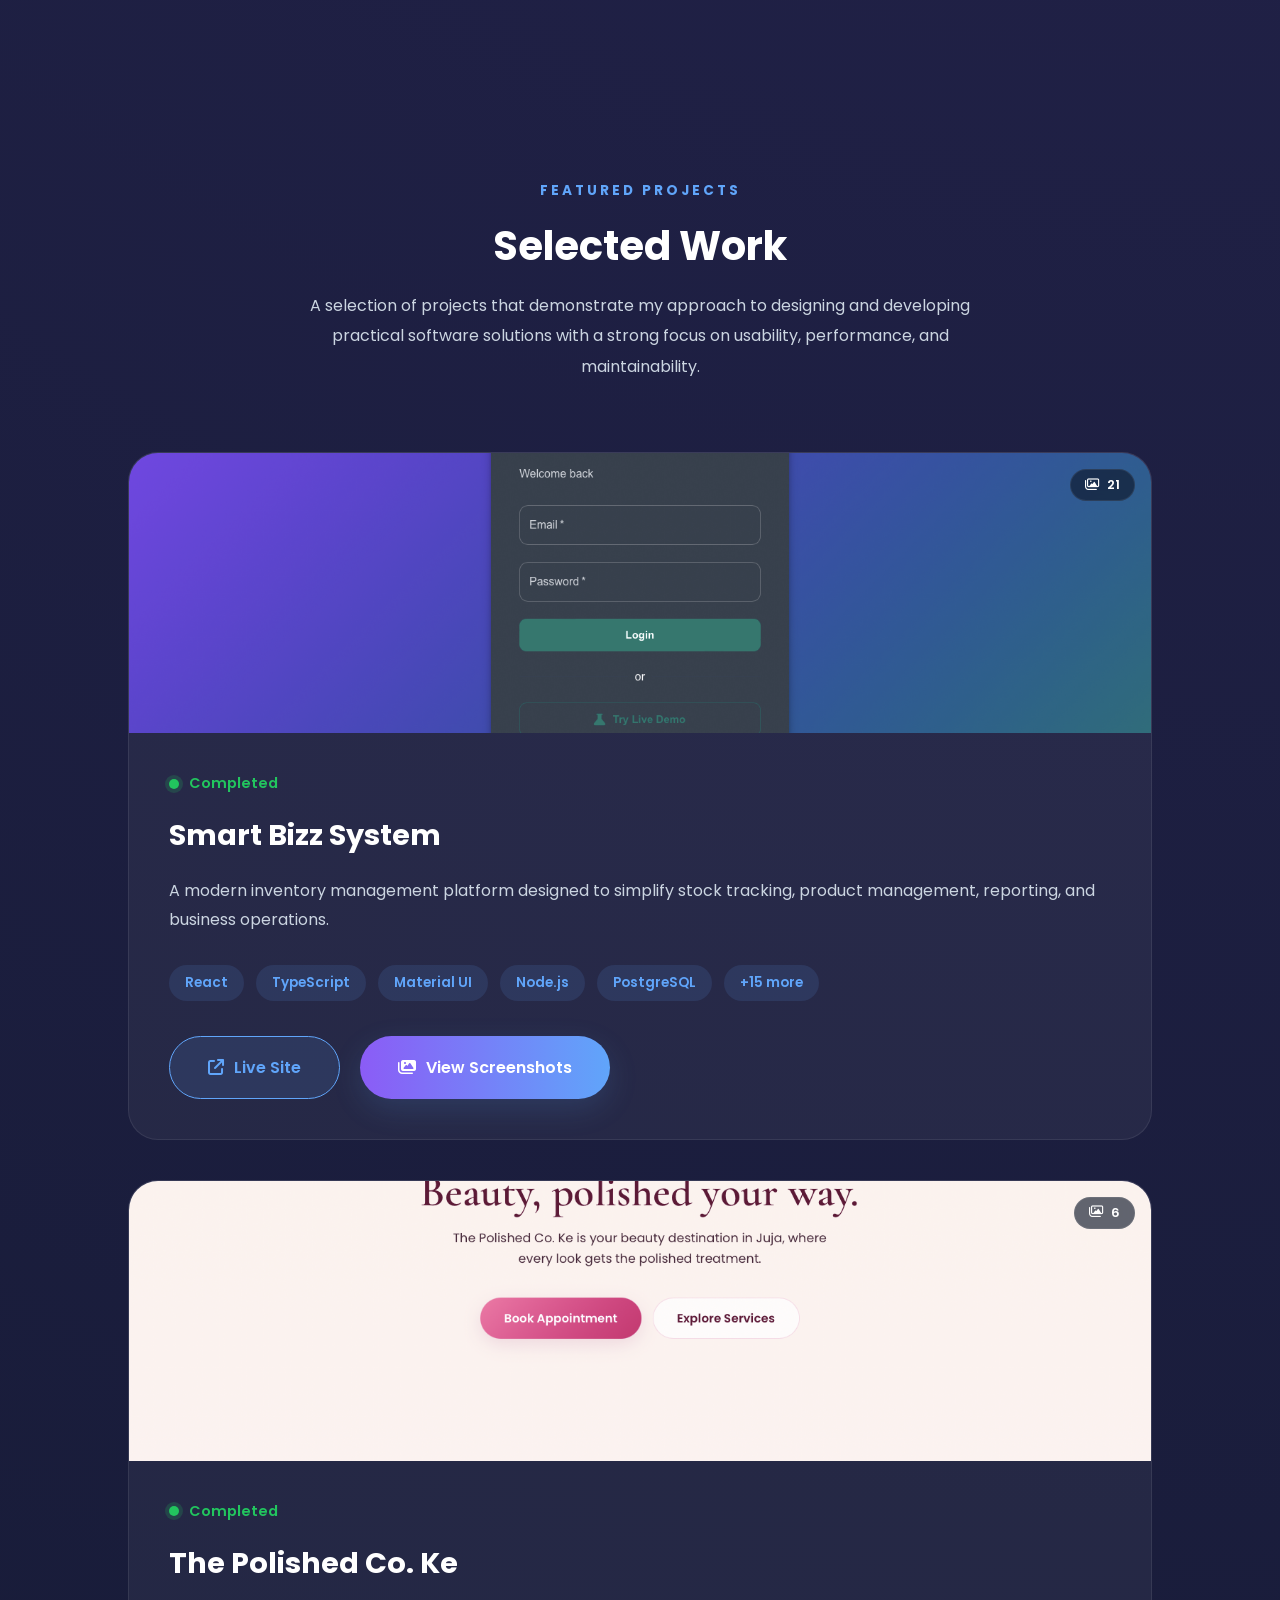
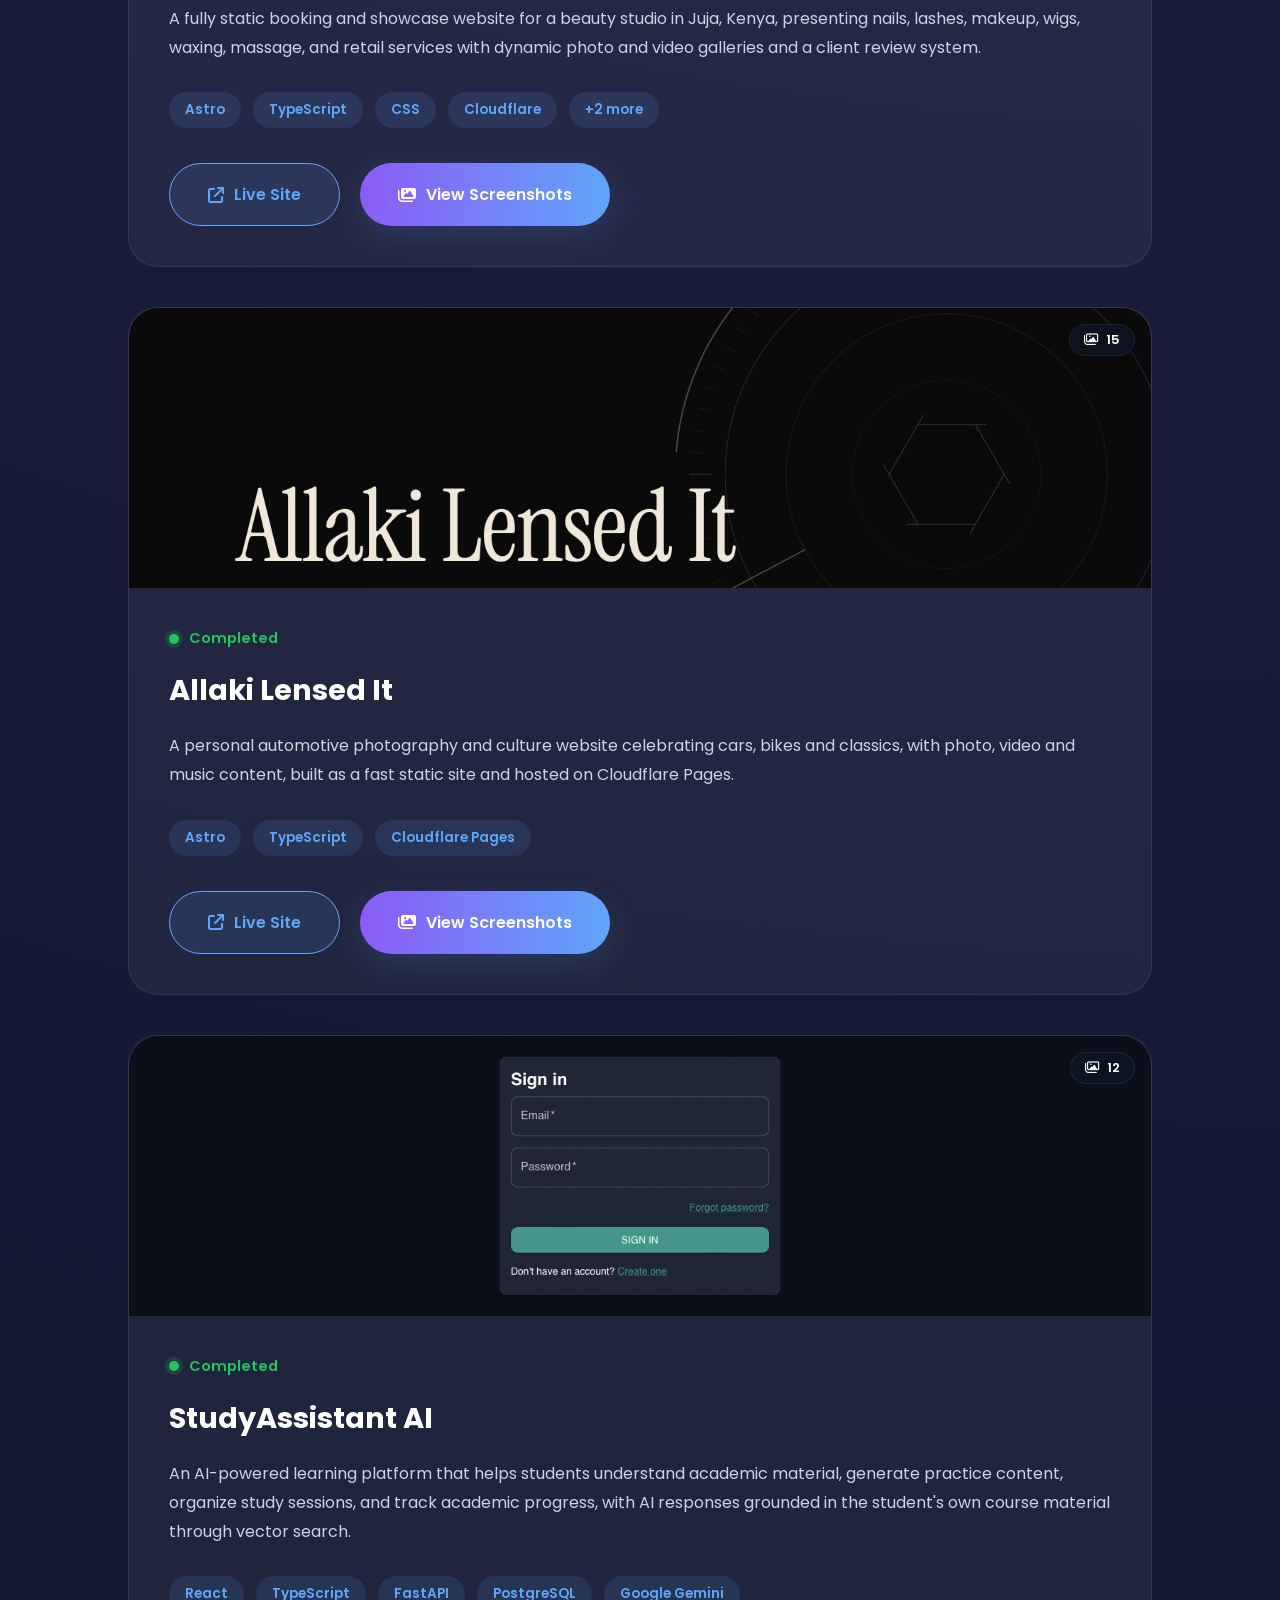
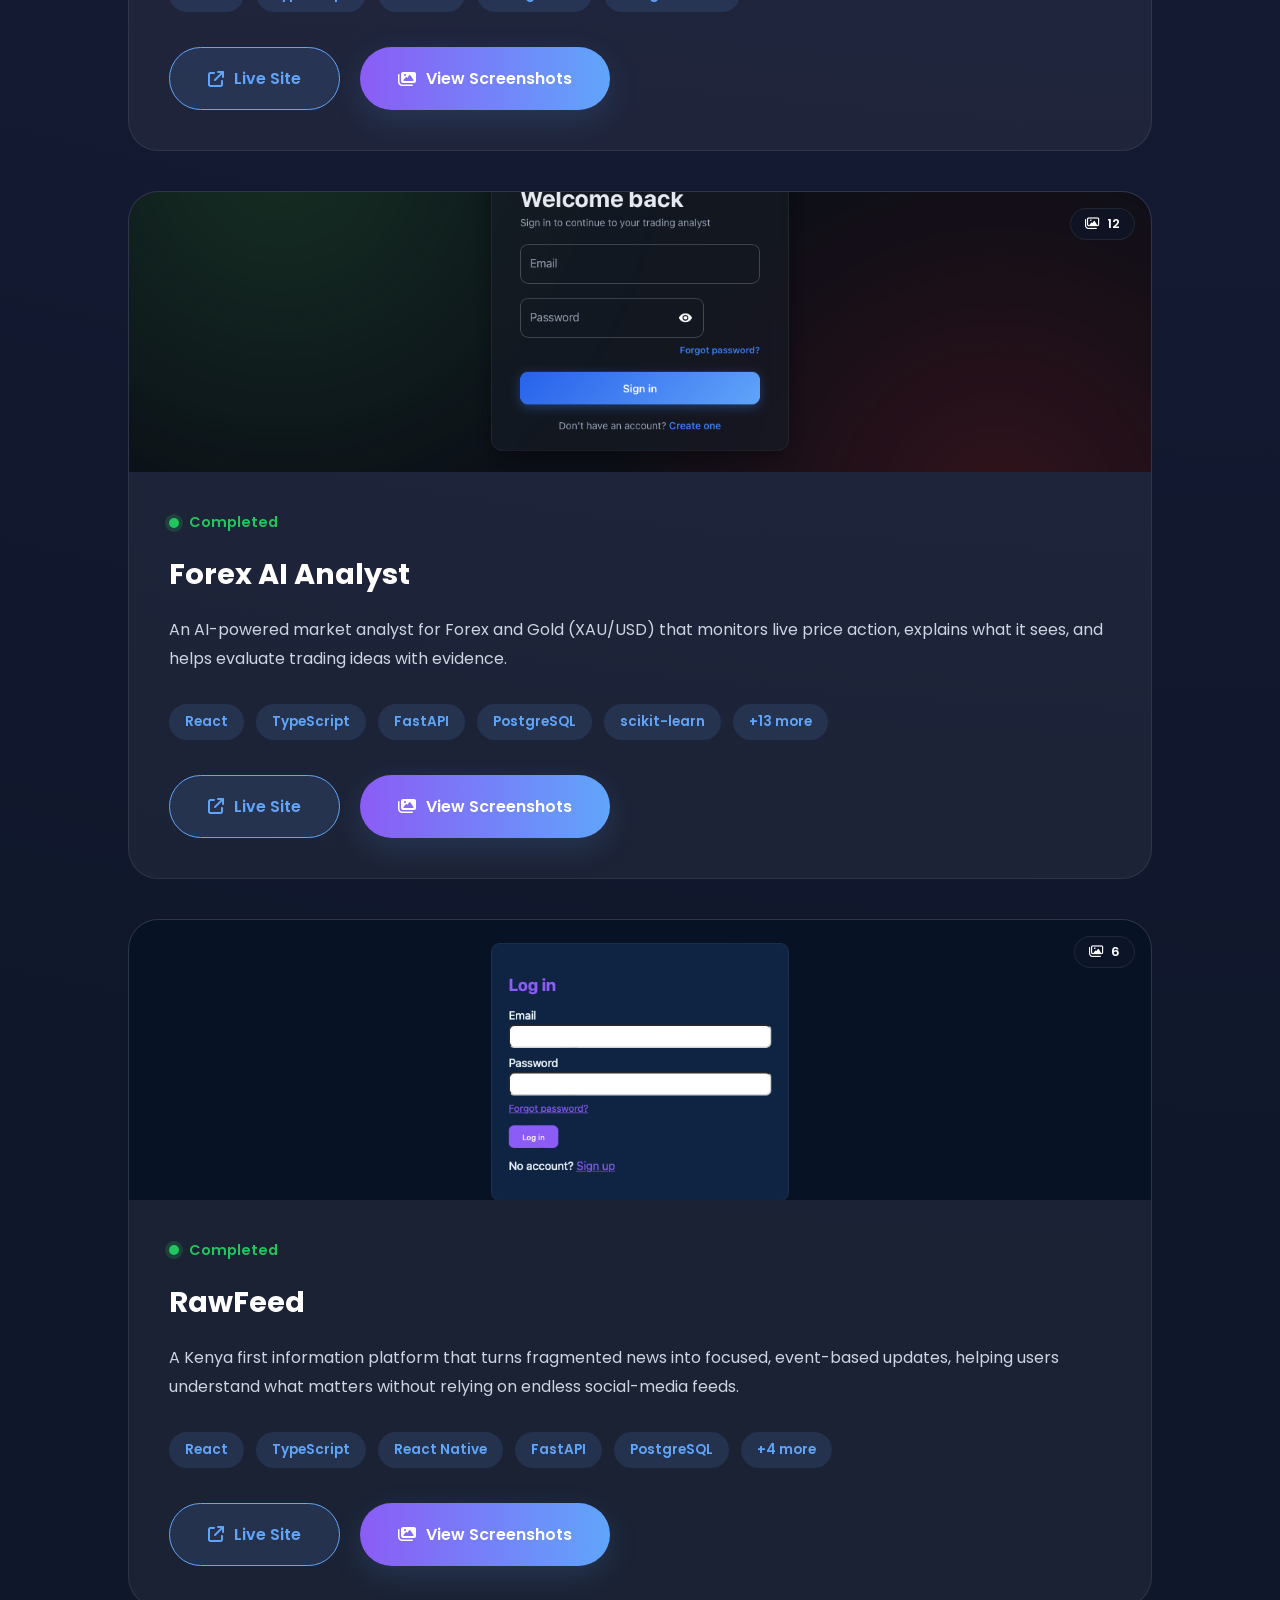
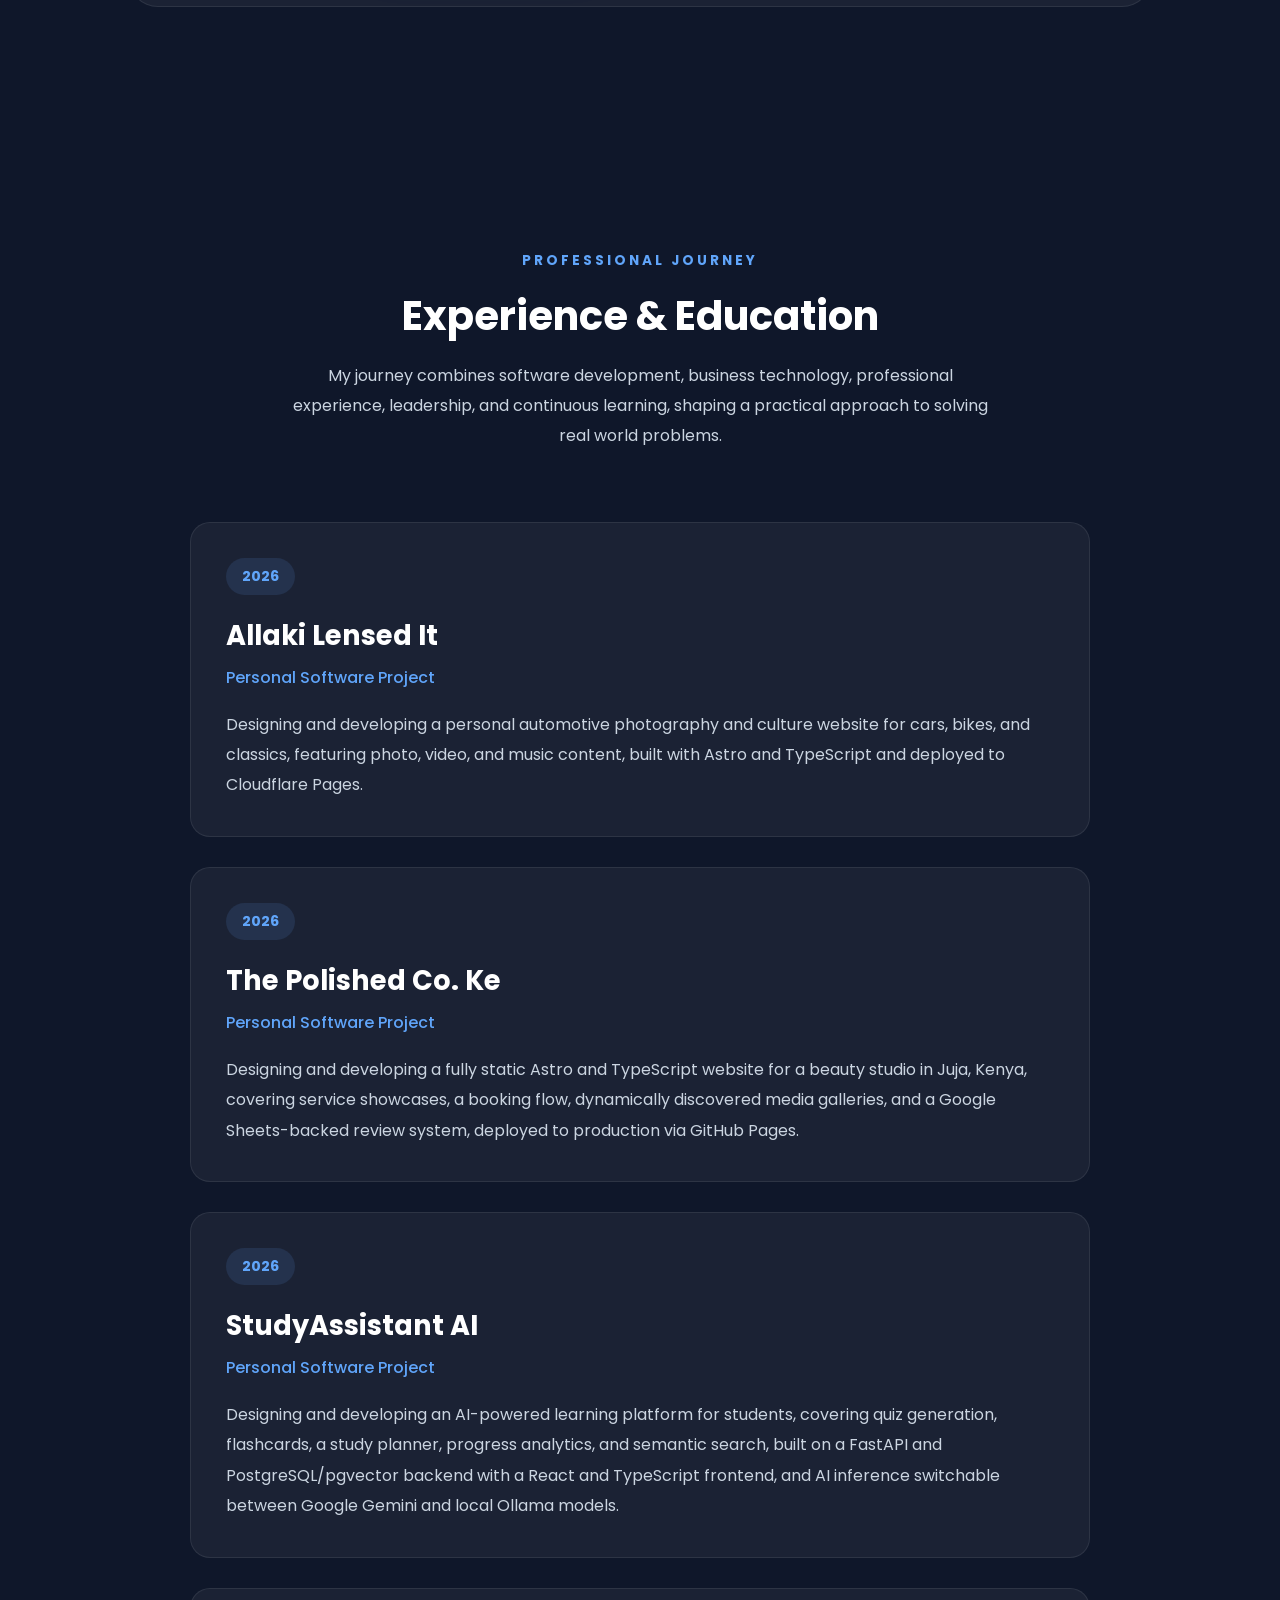
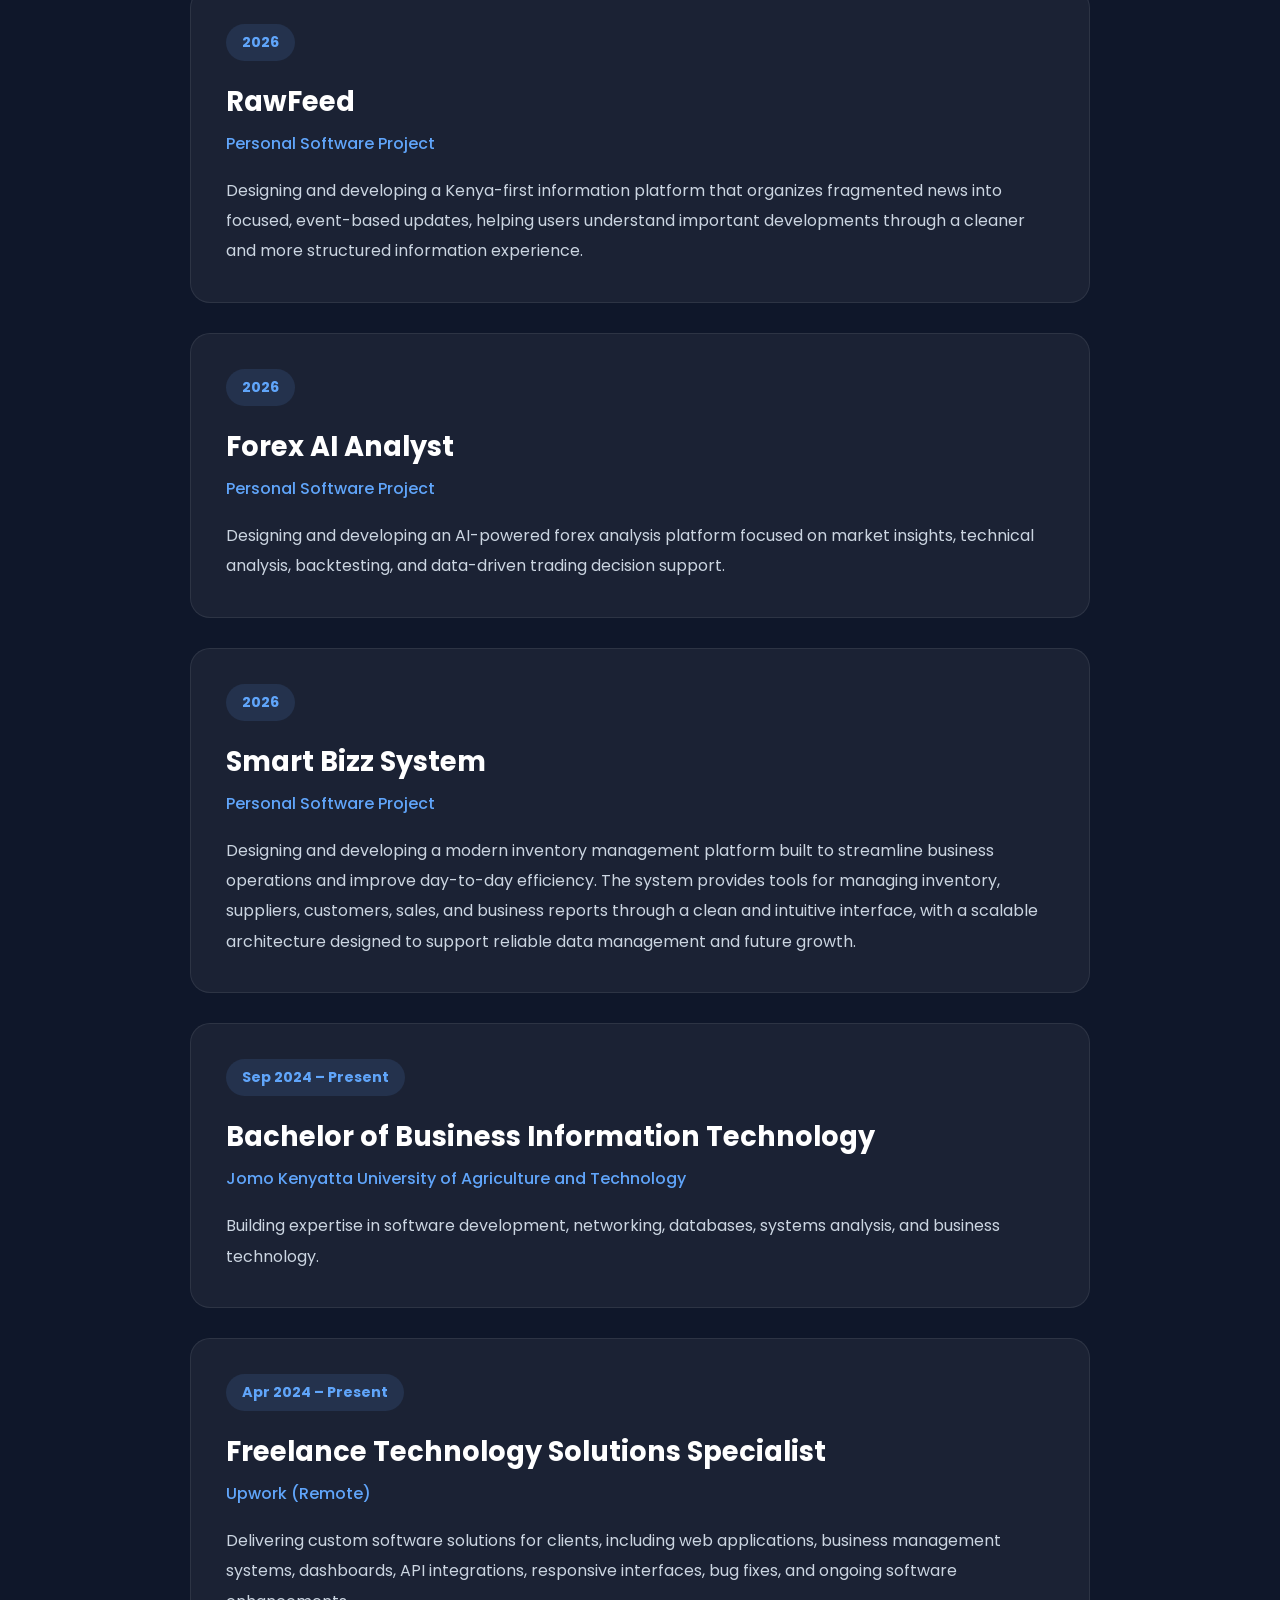
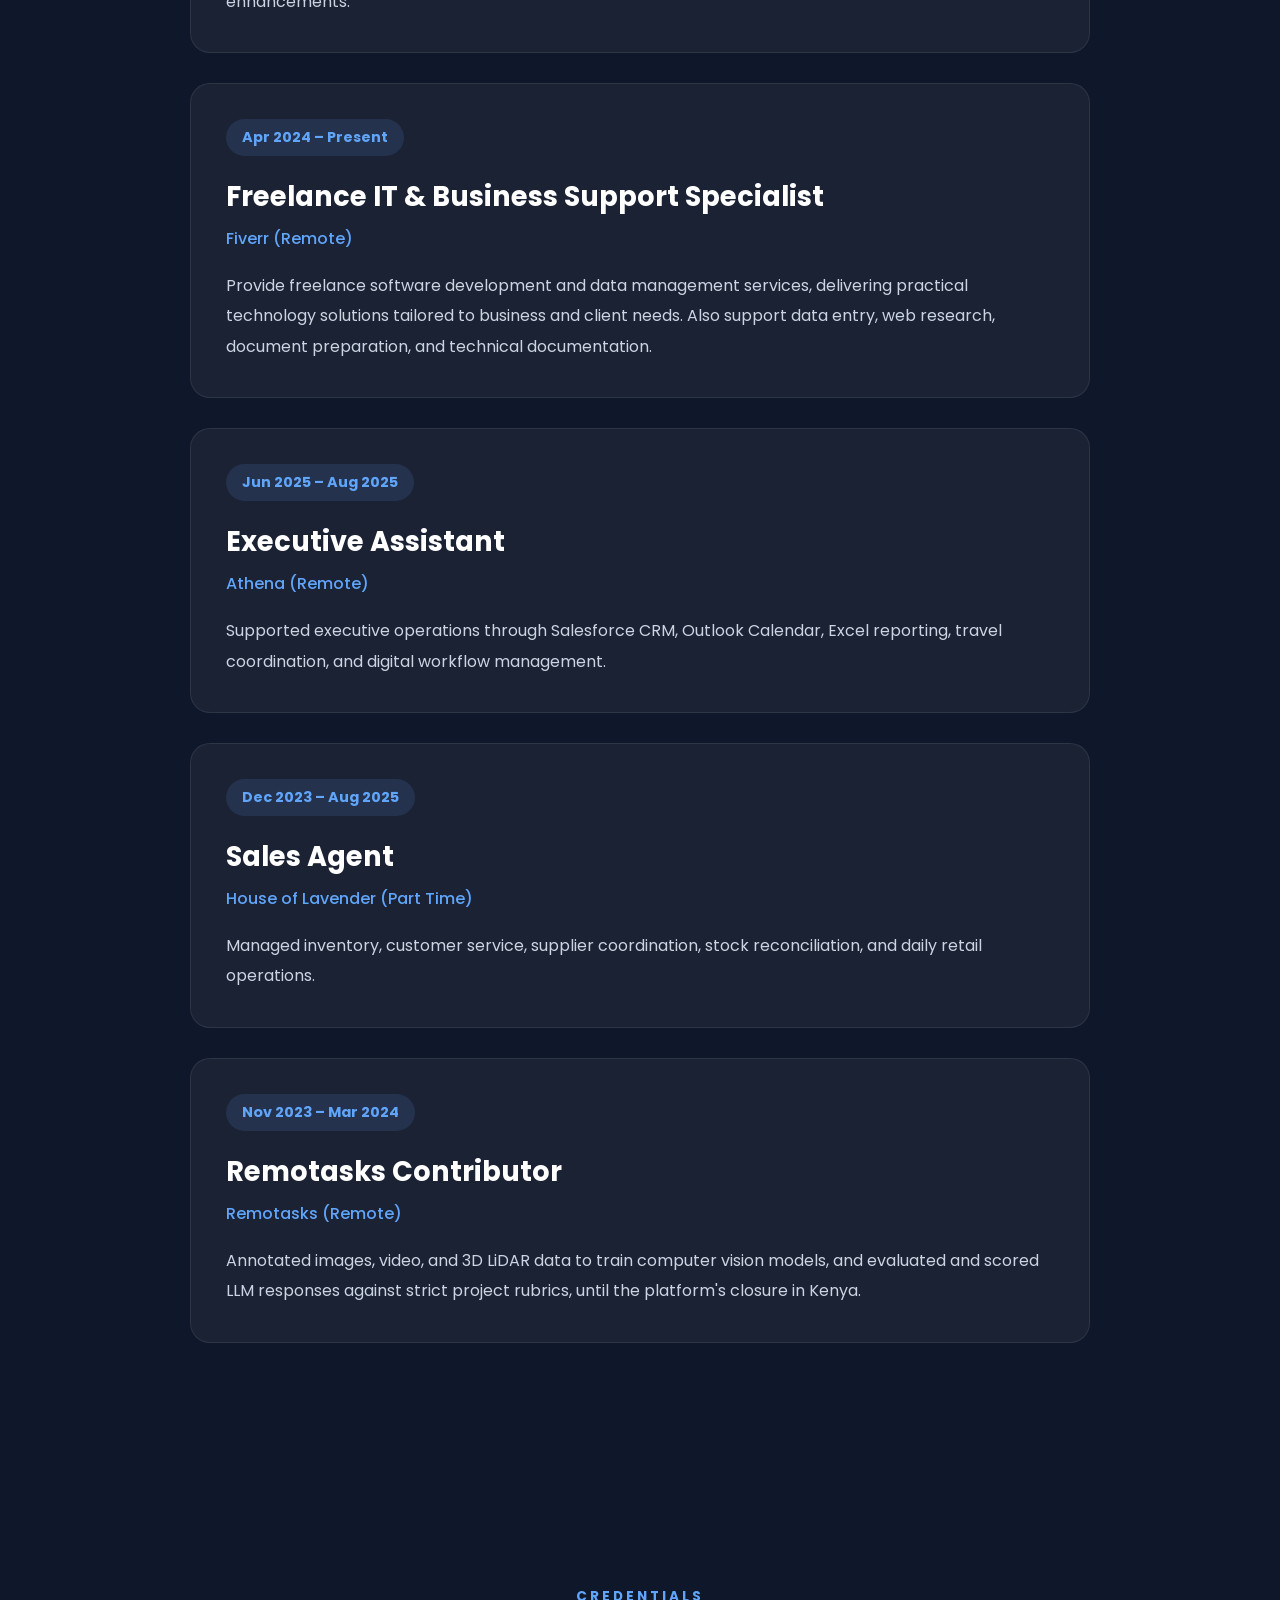
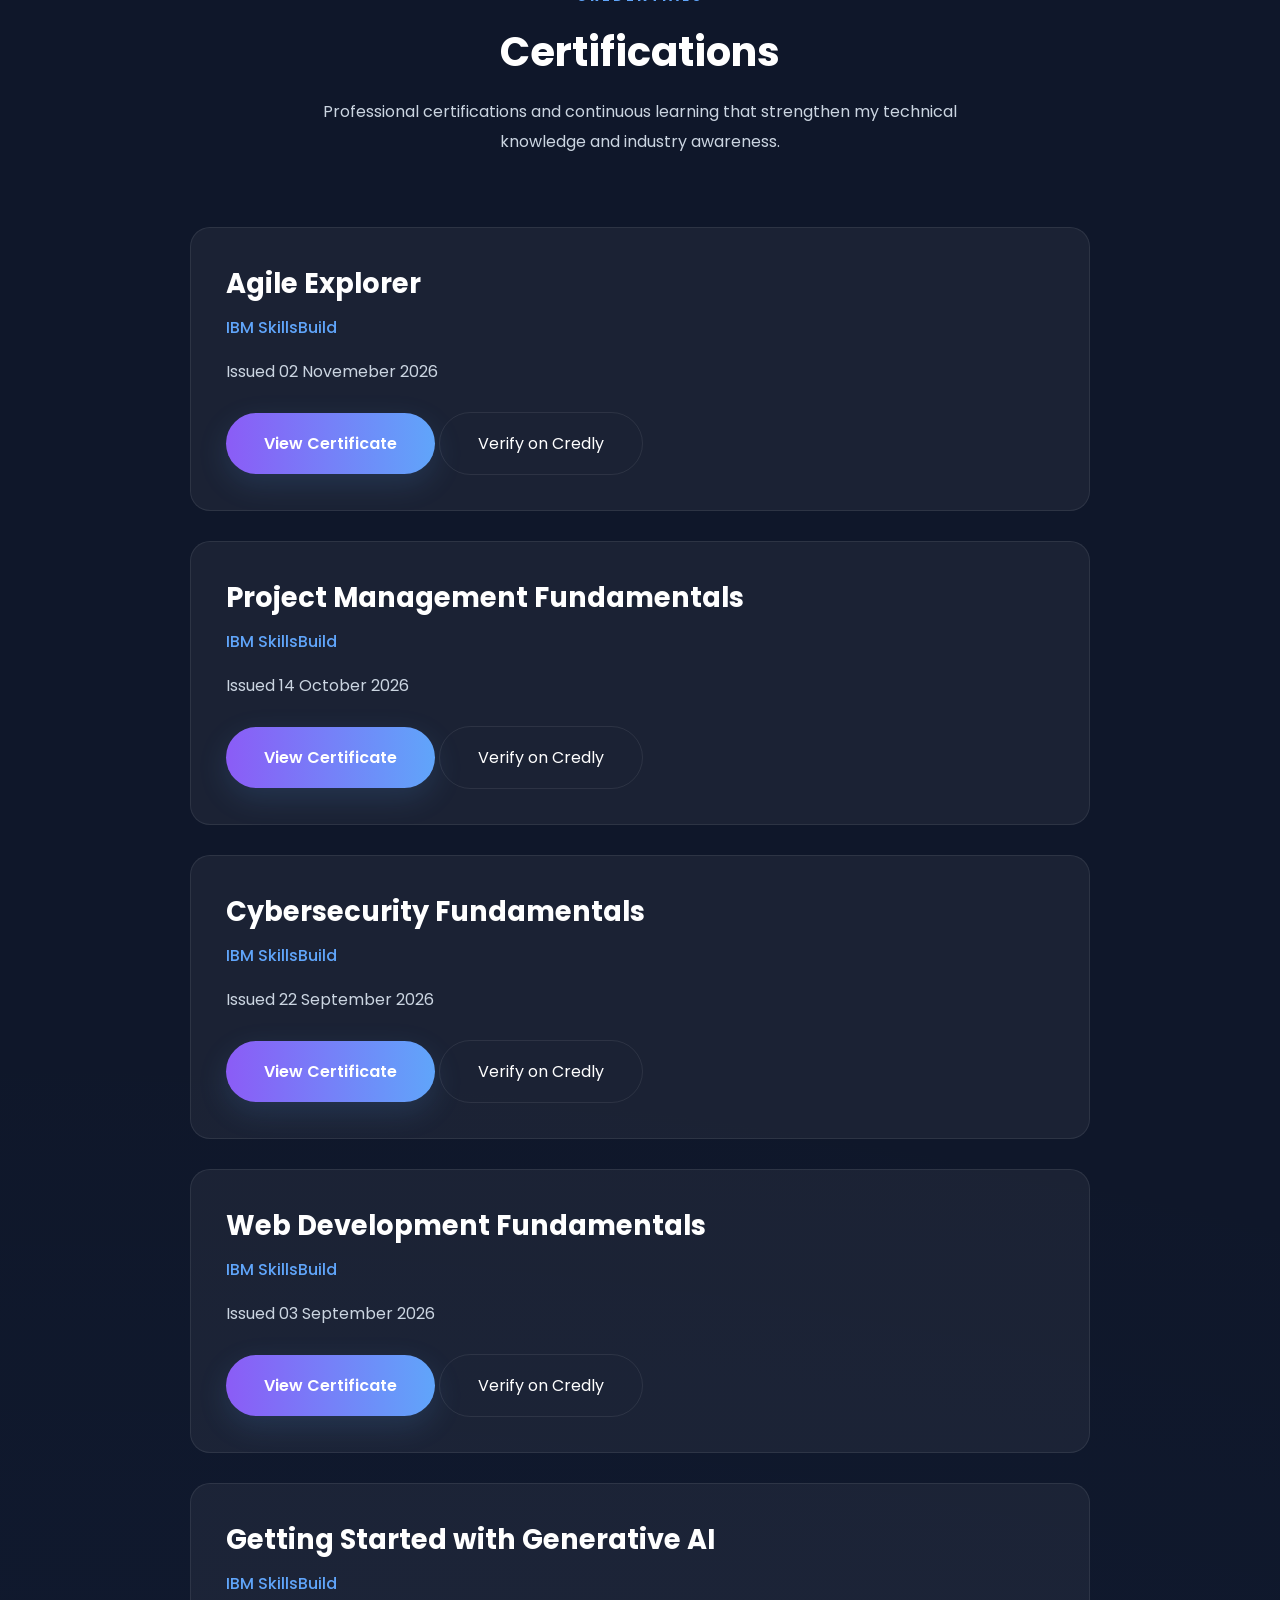
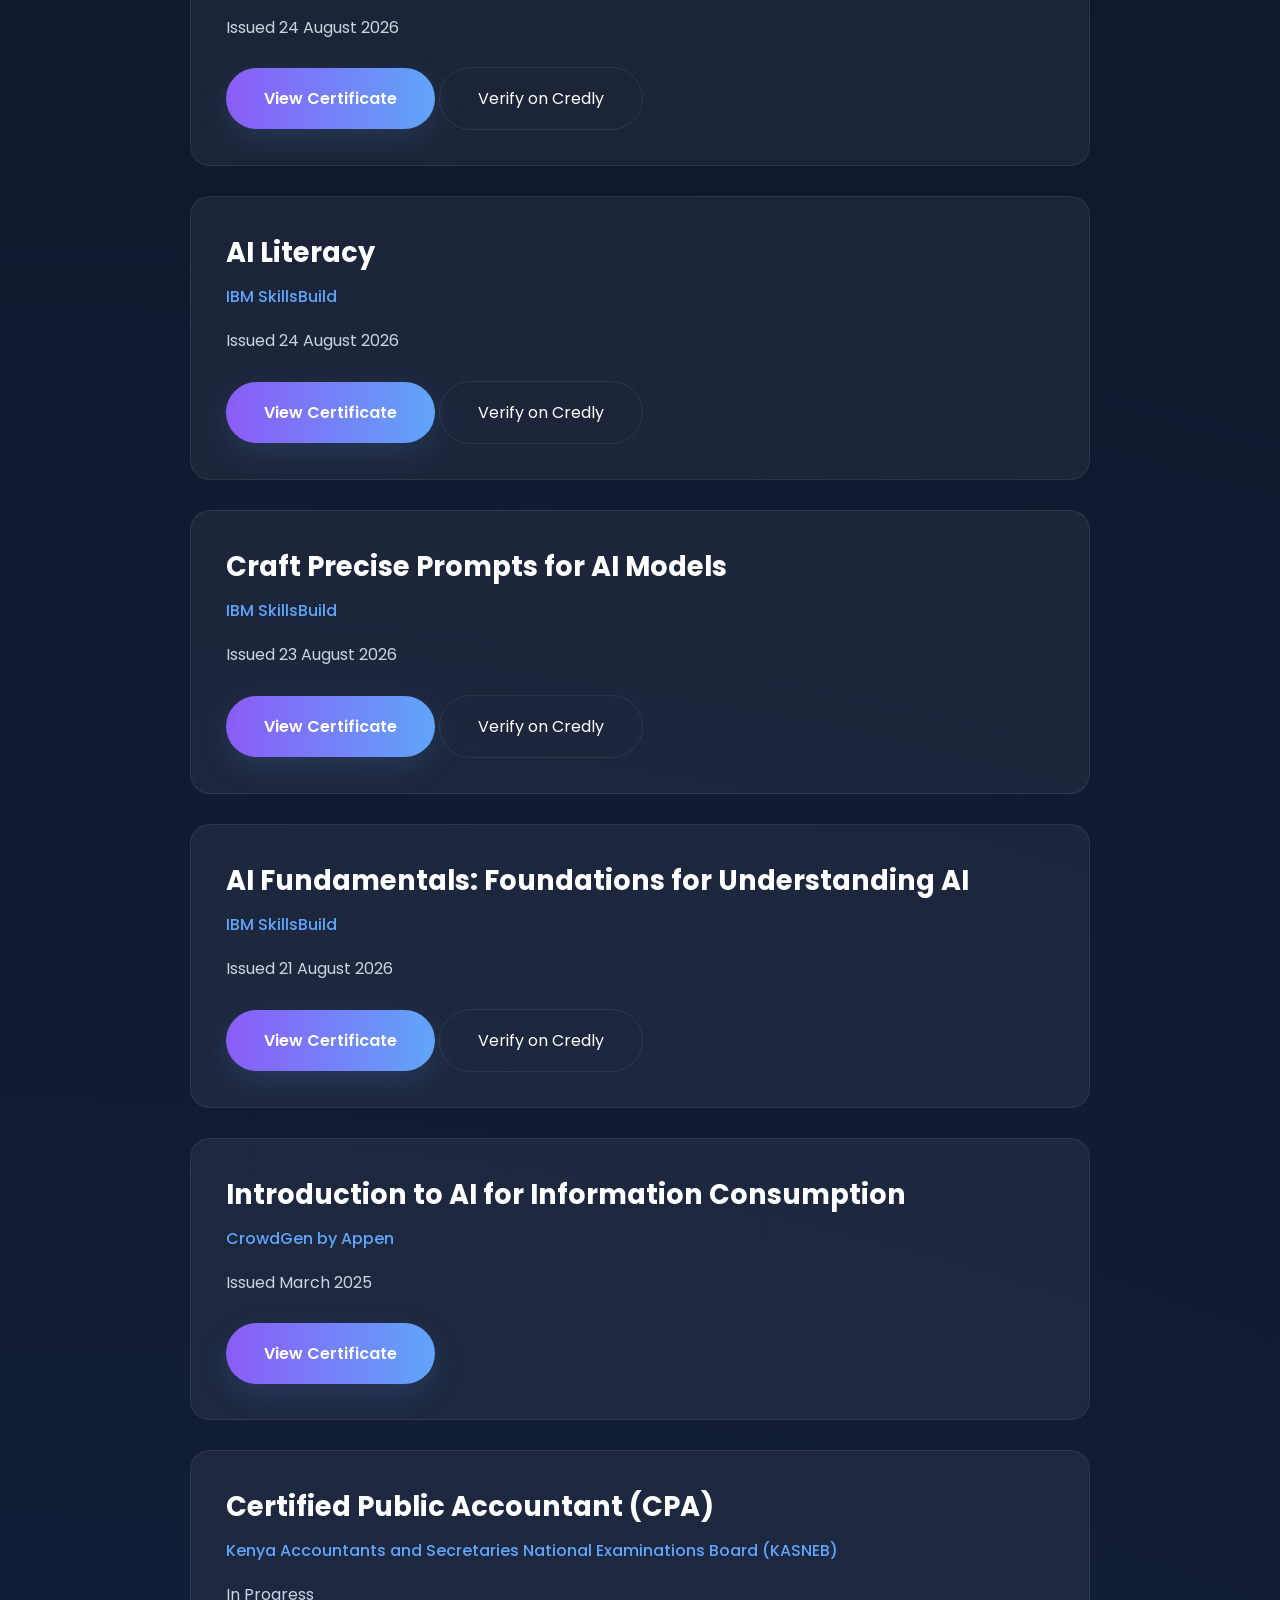
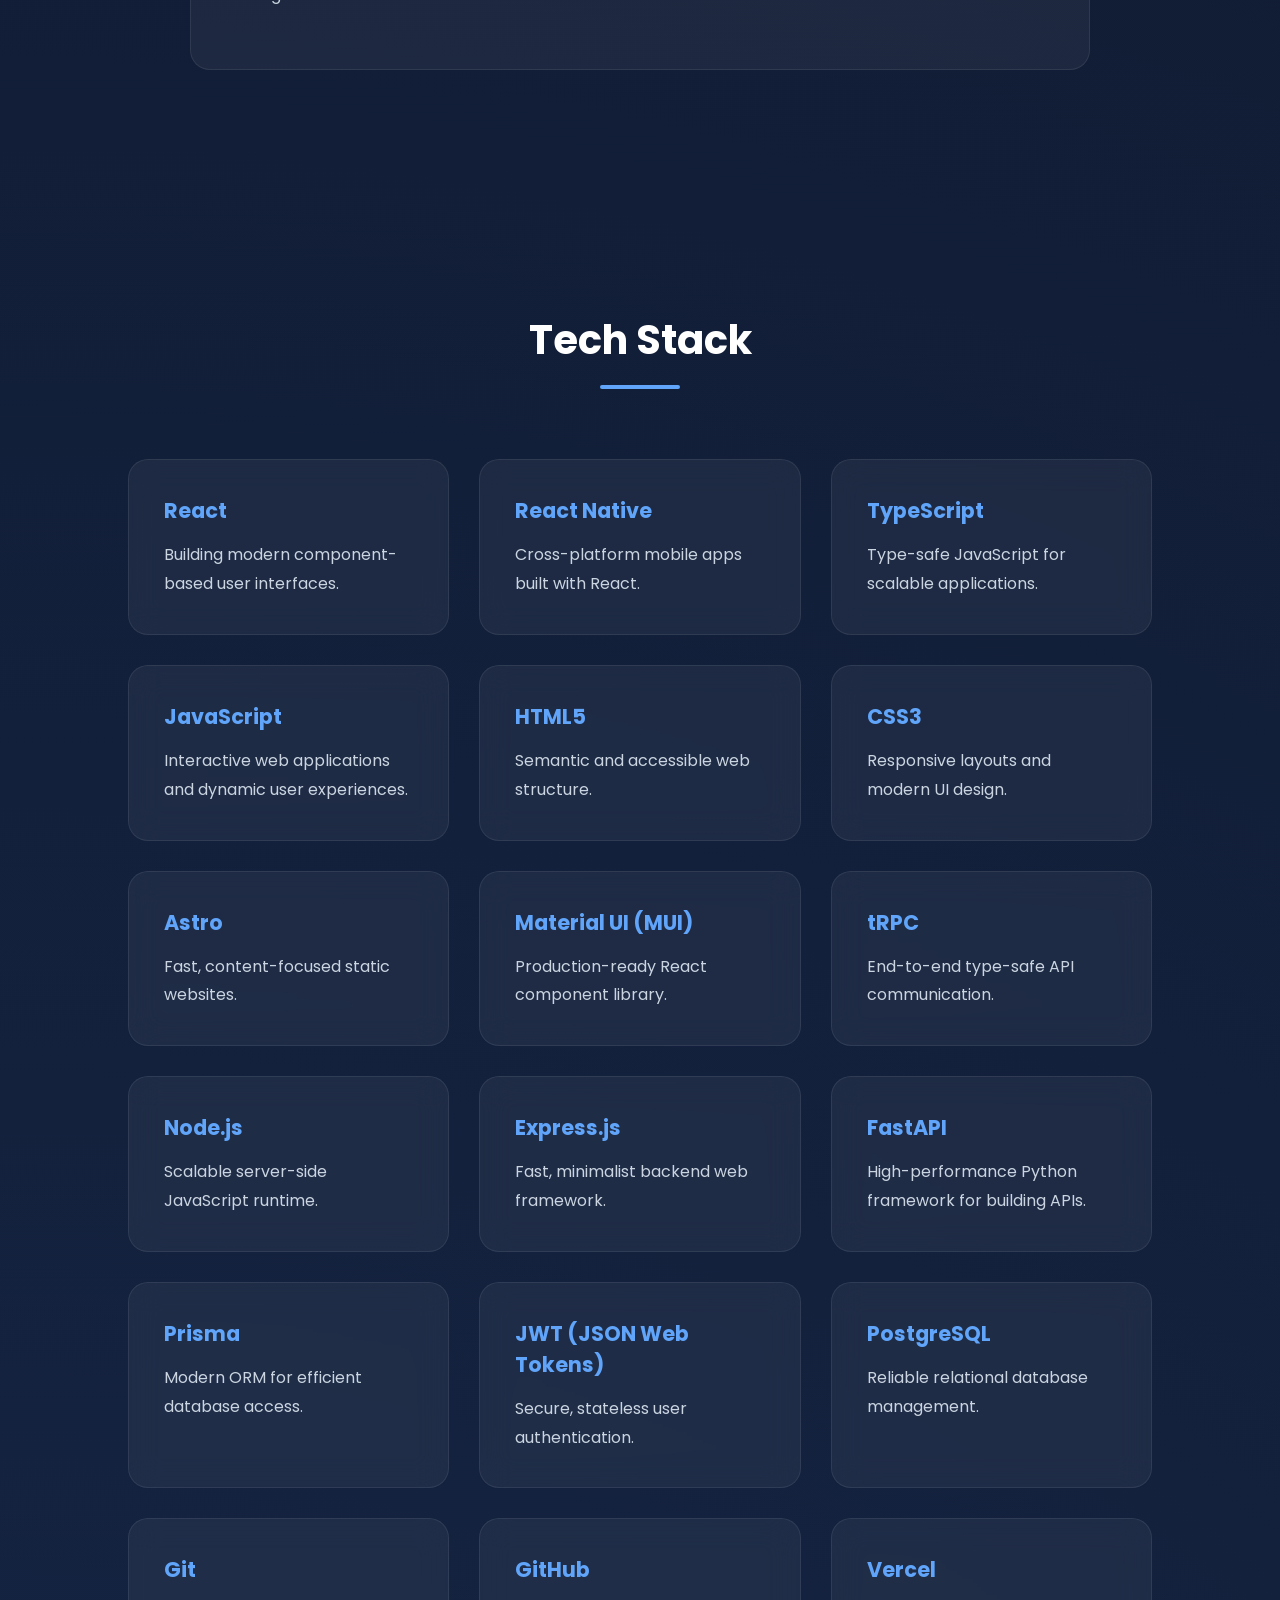
==== commit 500f529a: "Replace images for selected projects" ====
--- a/index.html
+++ b/index.html
@@ -658,7 +658,7 @@
 
             An AI-powered market analyst for Forex and Gold (XAU/USD)
             that monitors live price action, explains what it sees, and
-            helps evaluate trading ideas with evidence instead of hype.
+            helps evaluate trading ideas with evidence.
 
         </p>
 
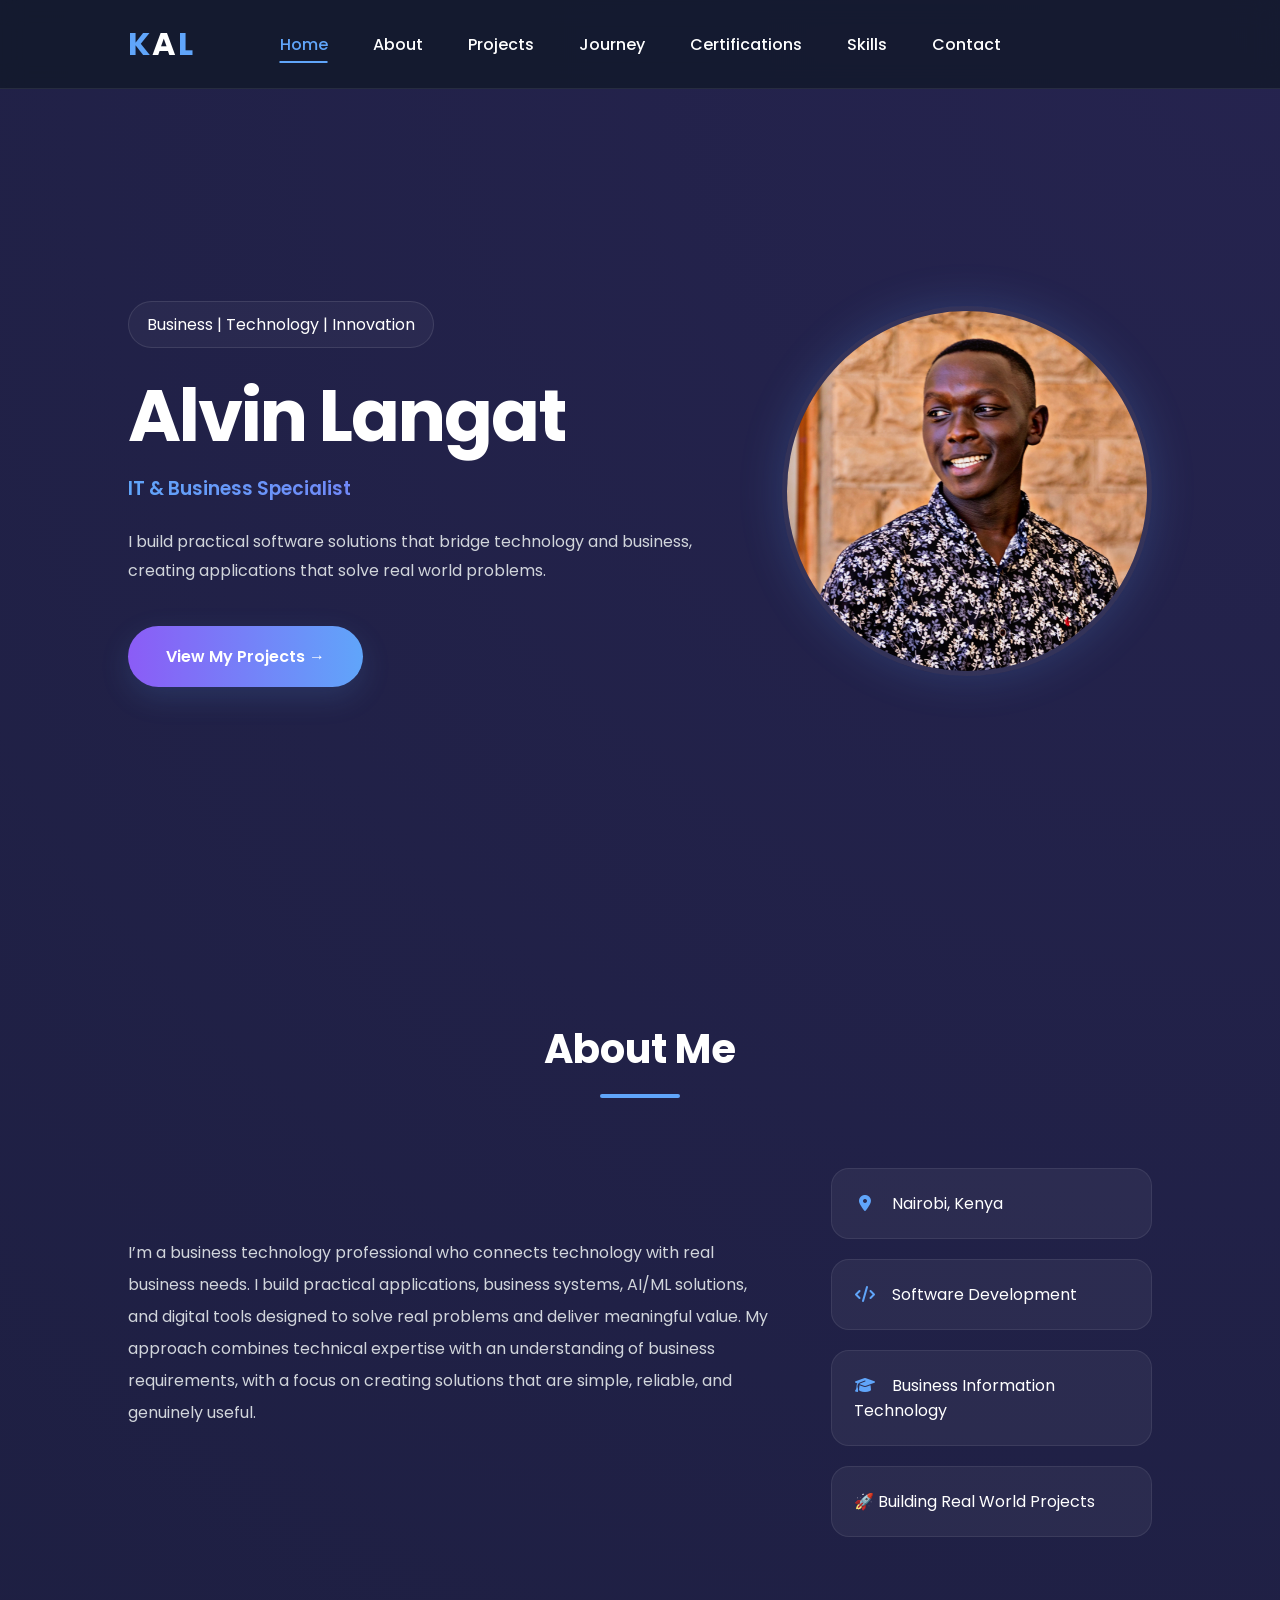
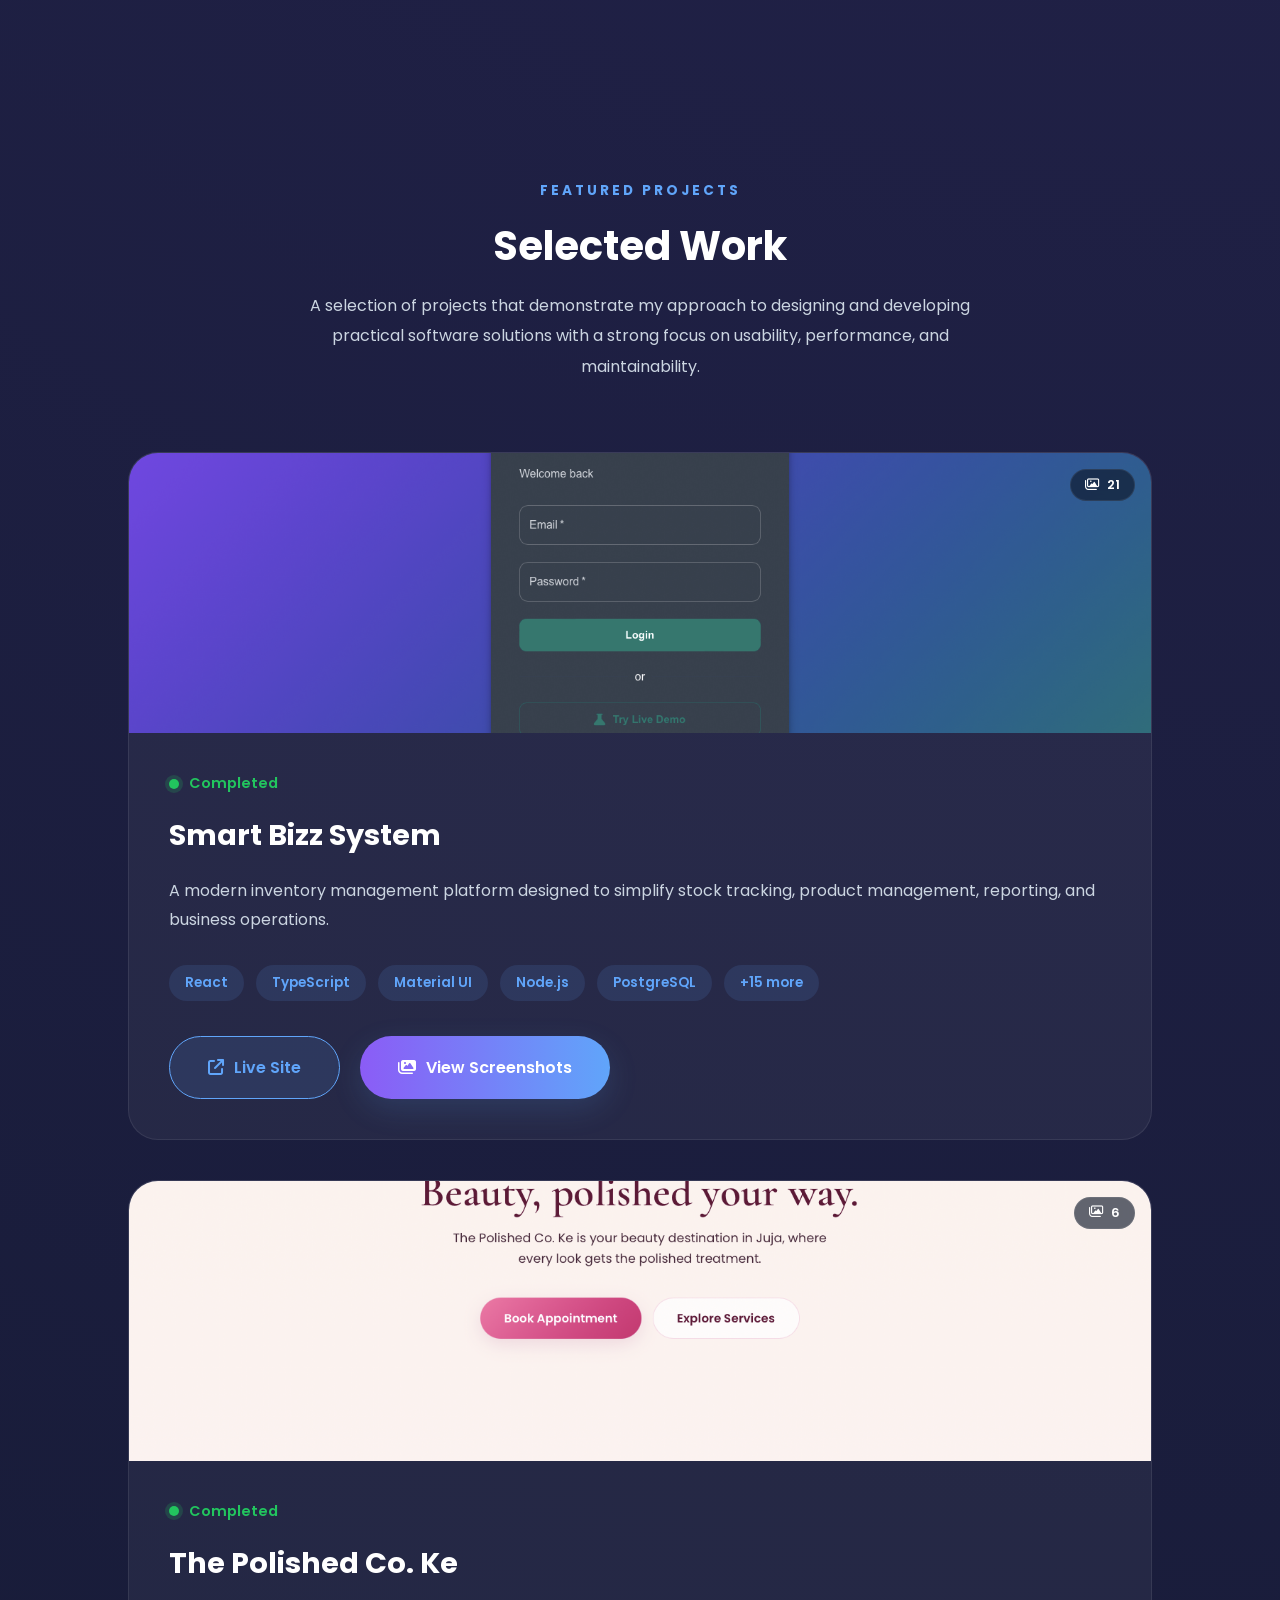
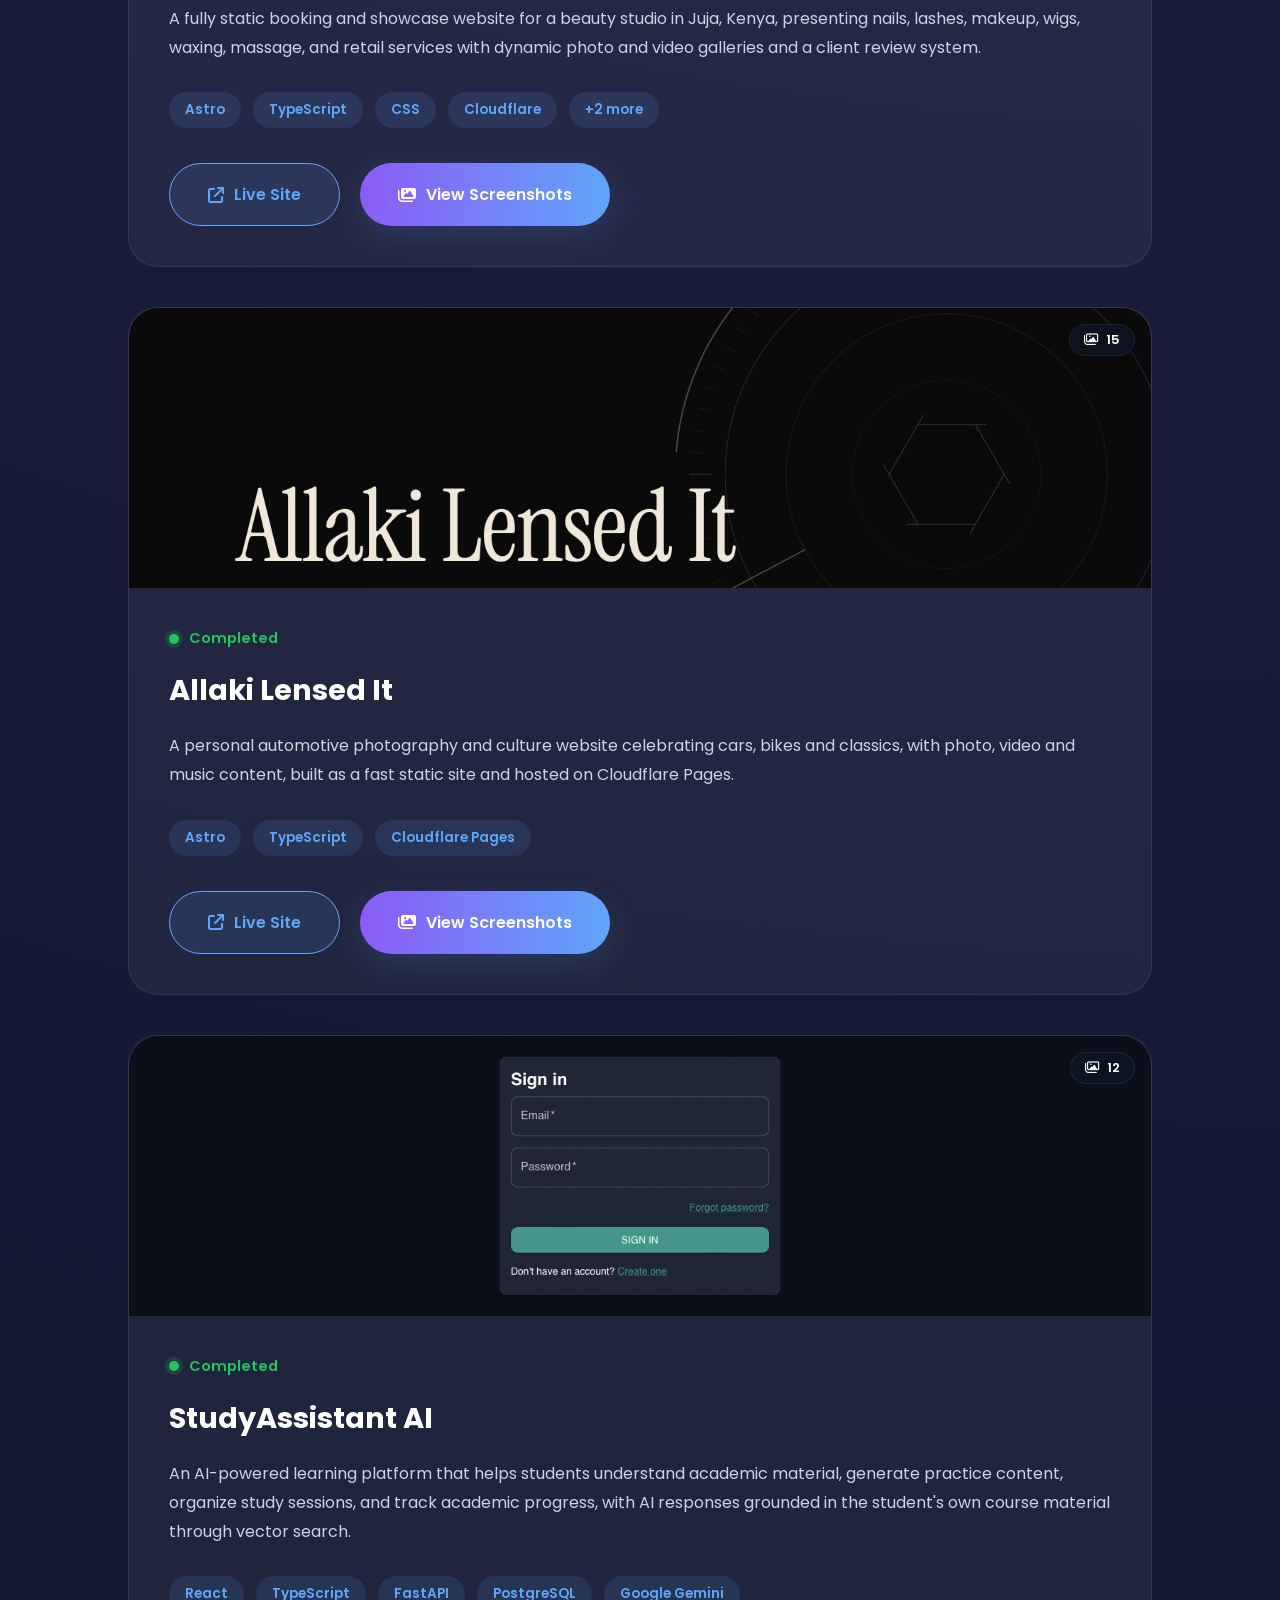
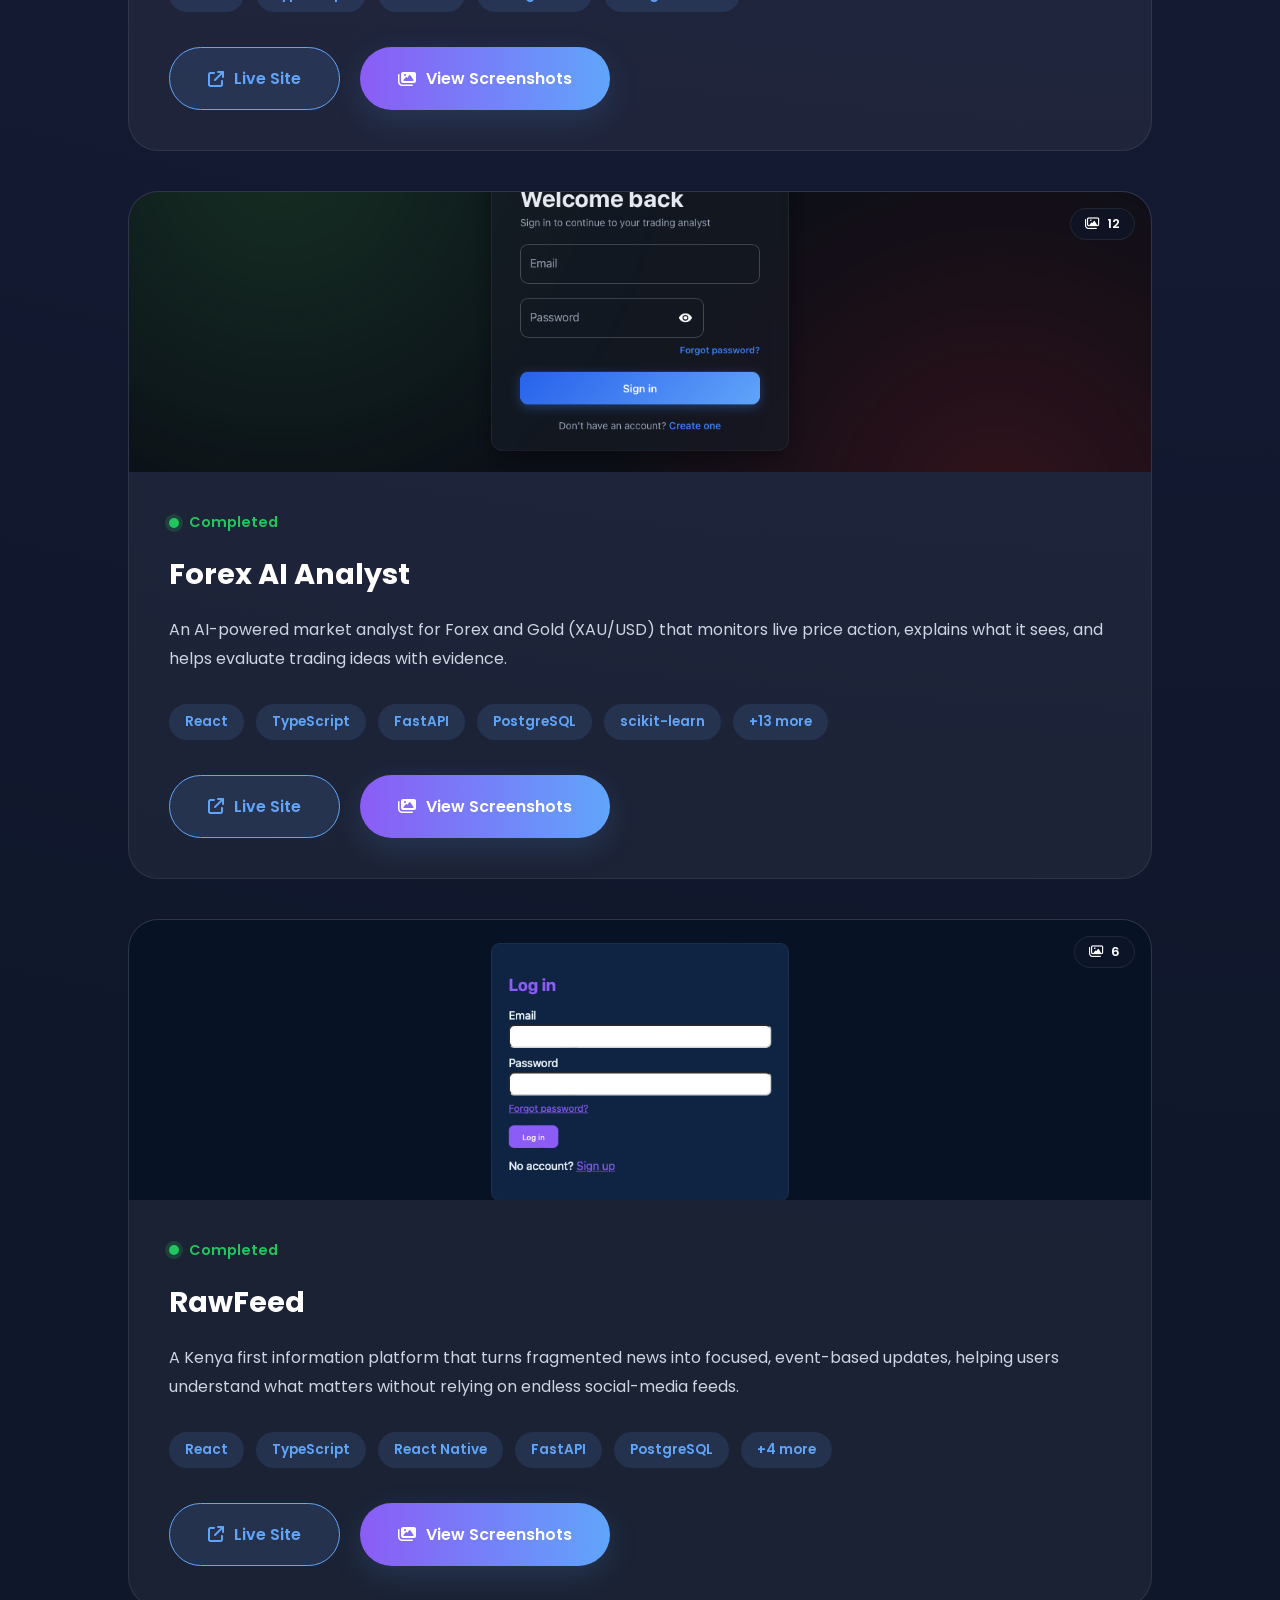
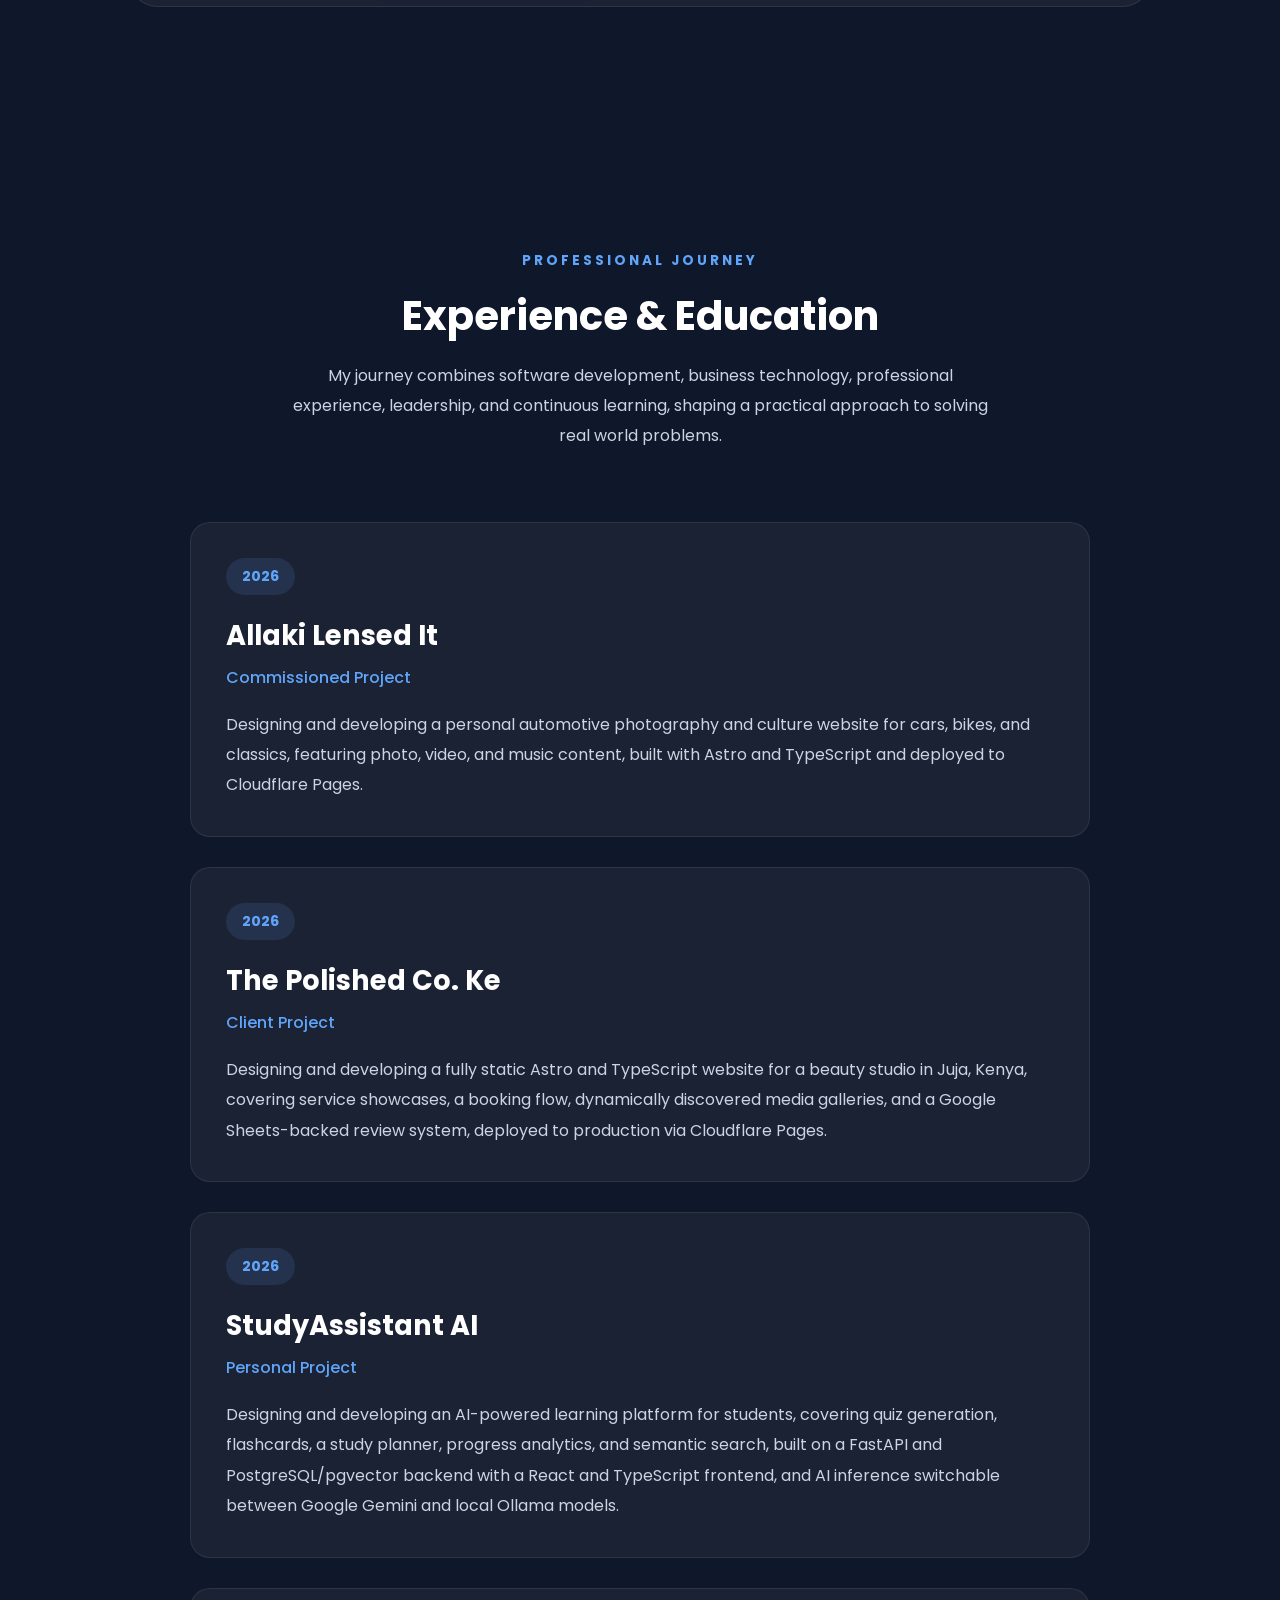
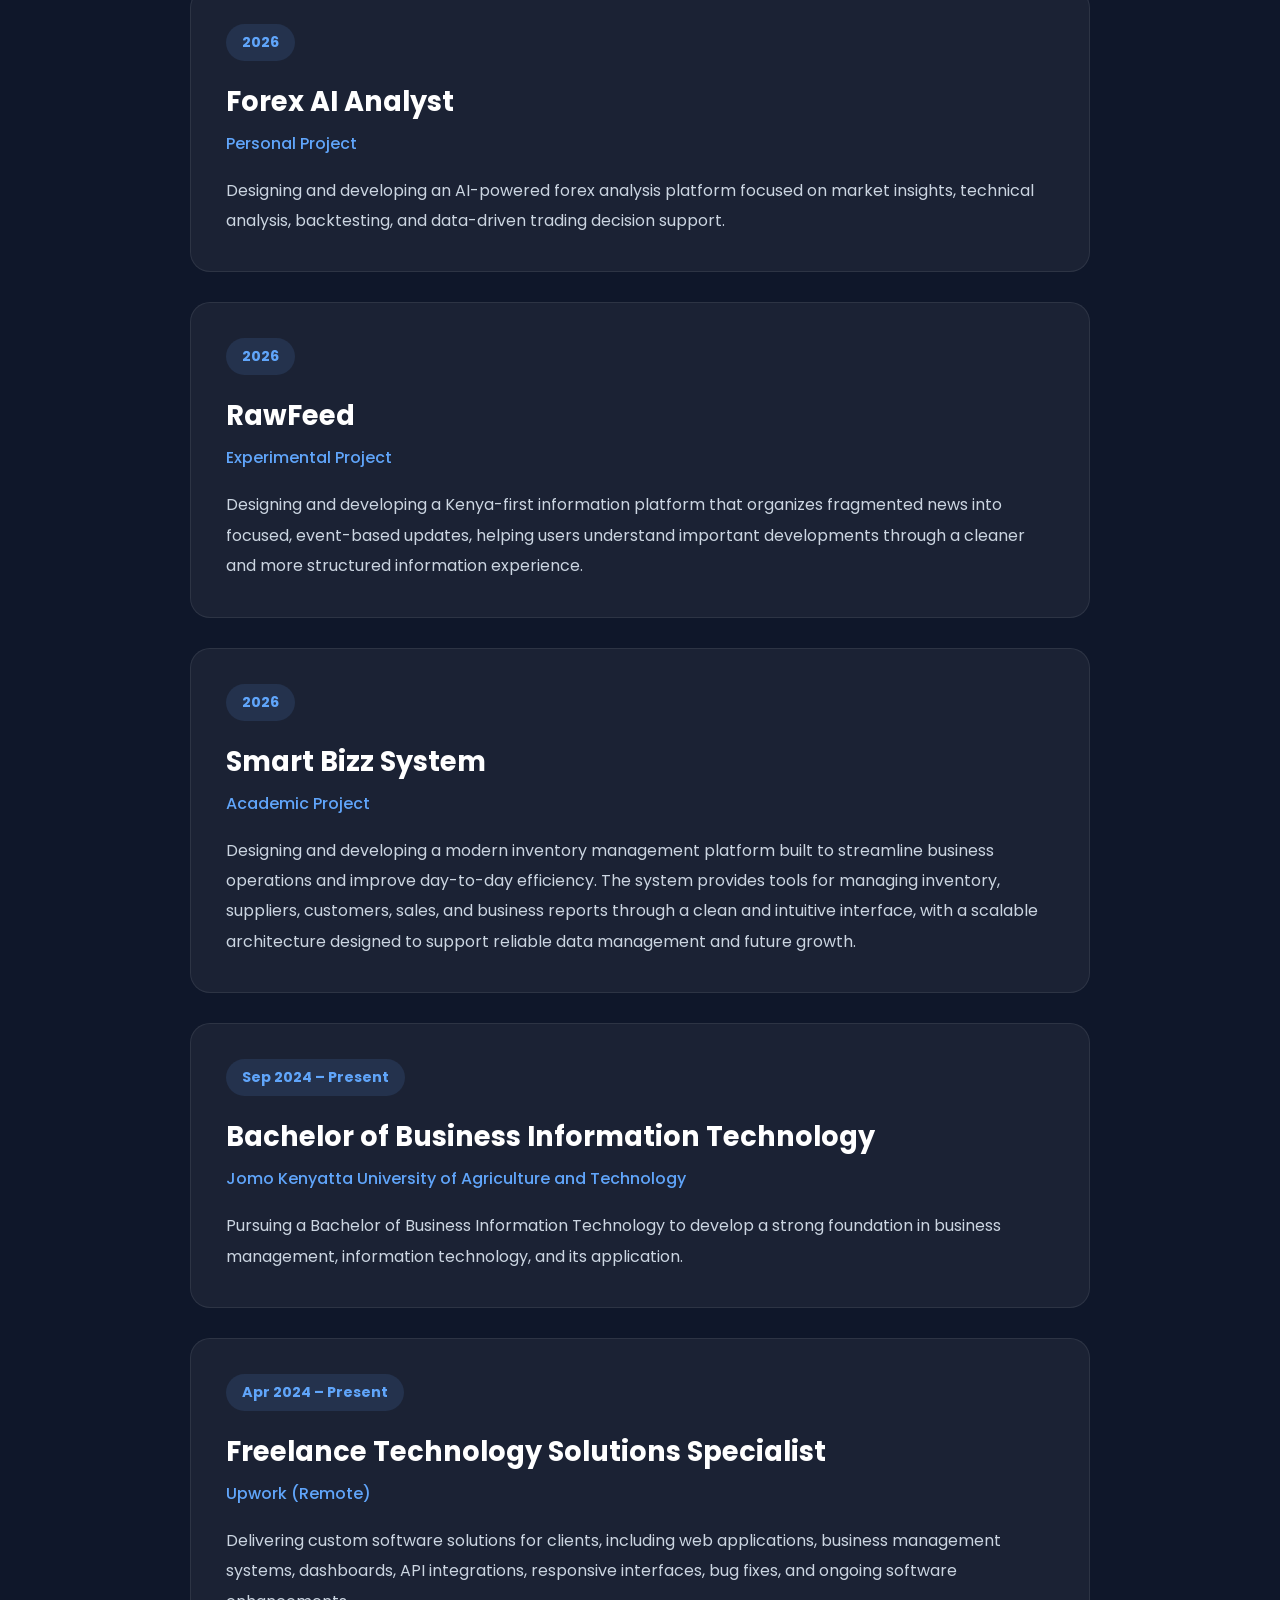
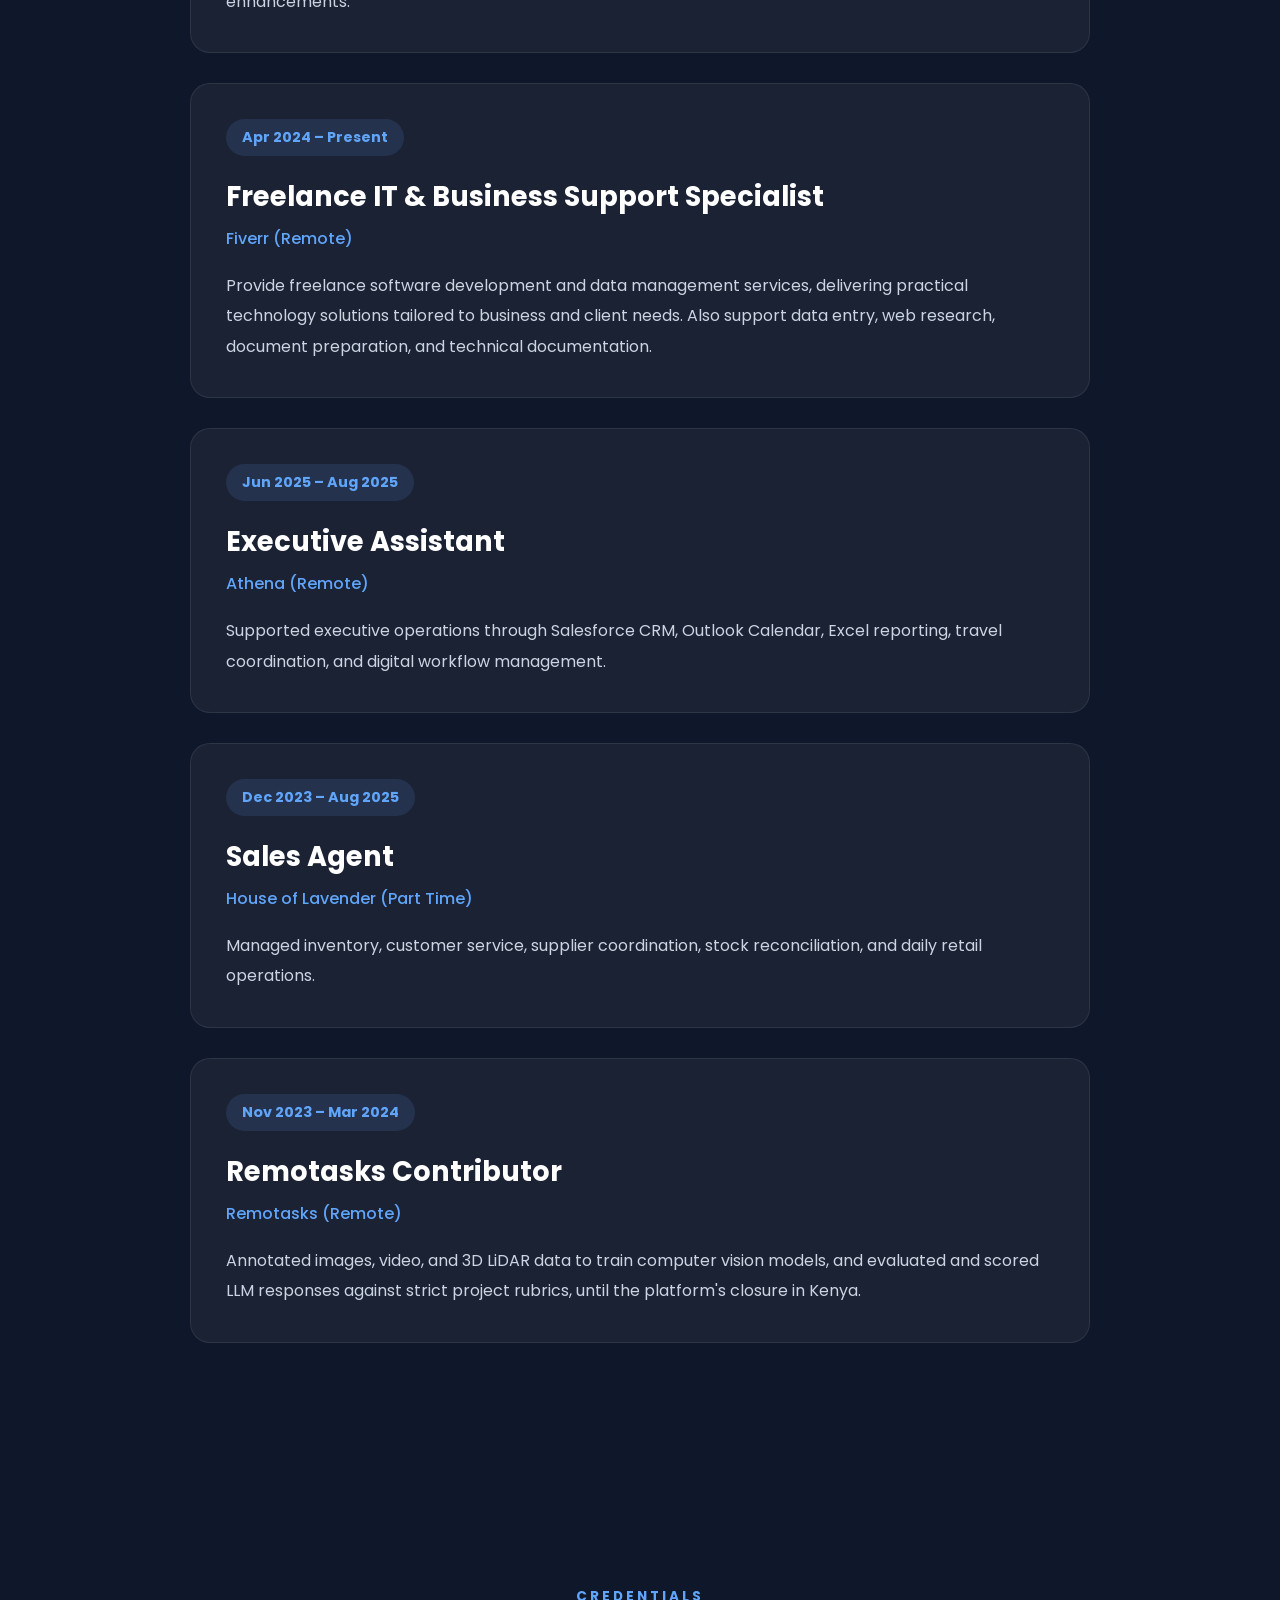
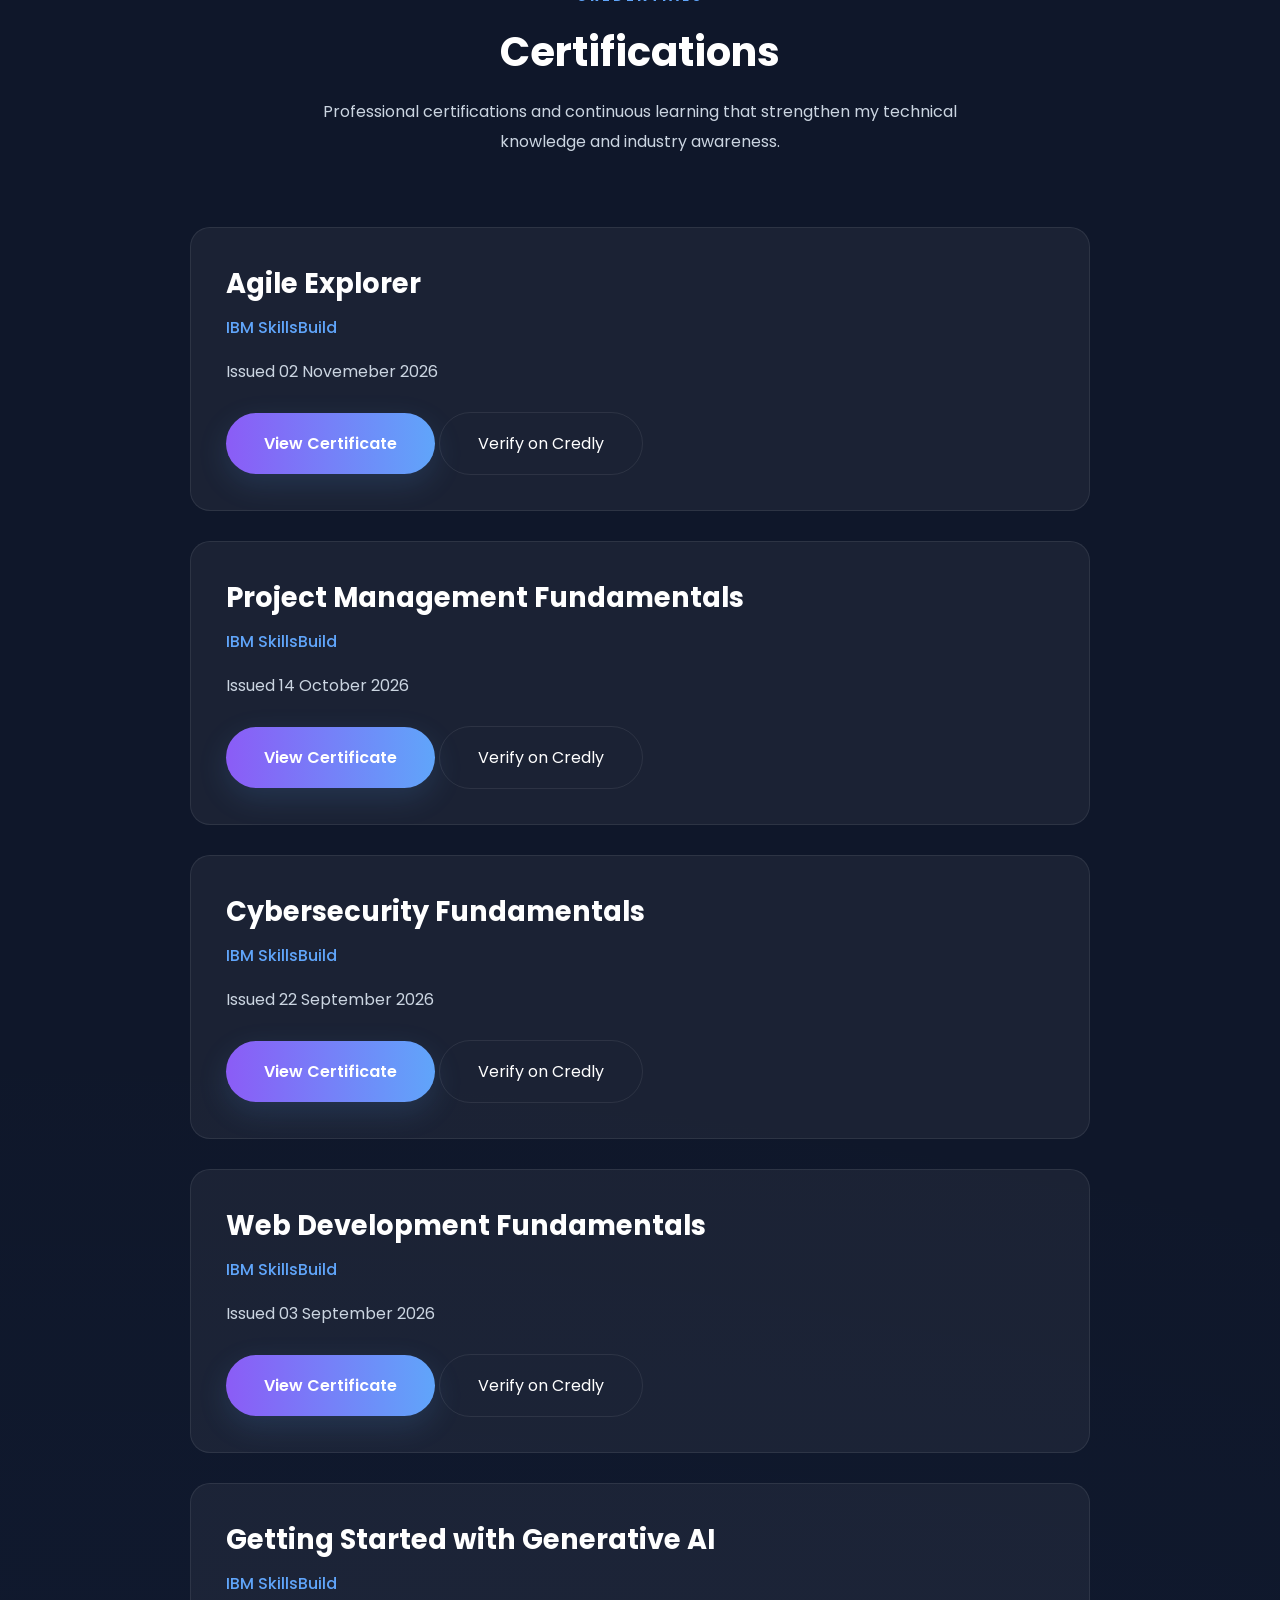
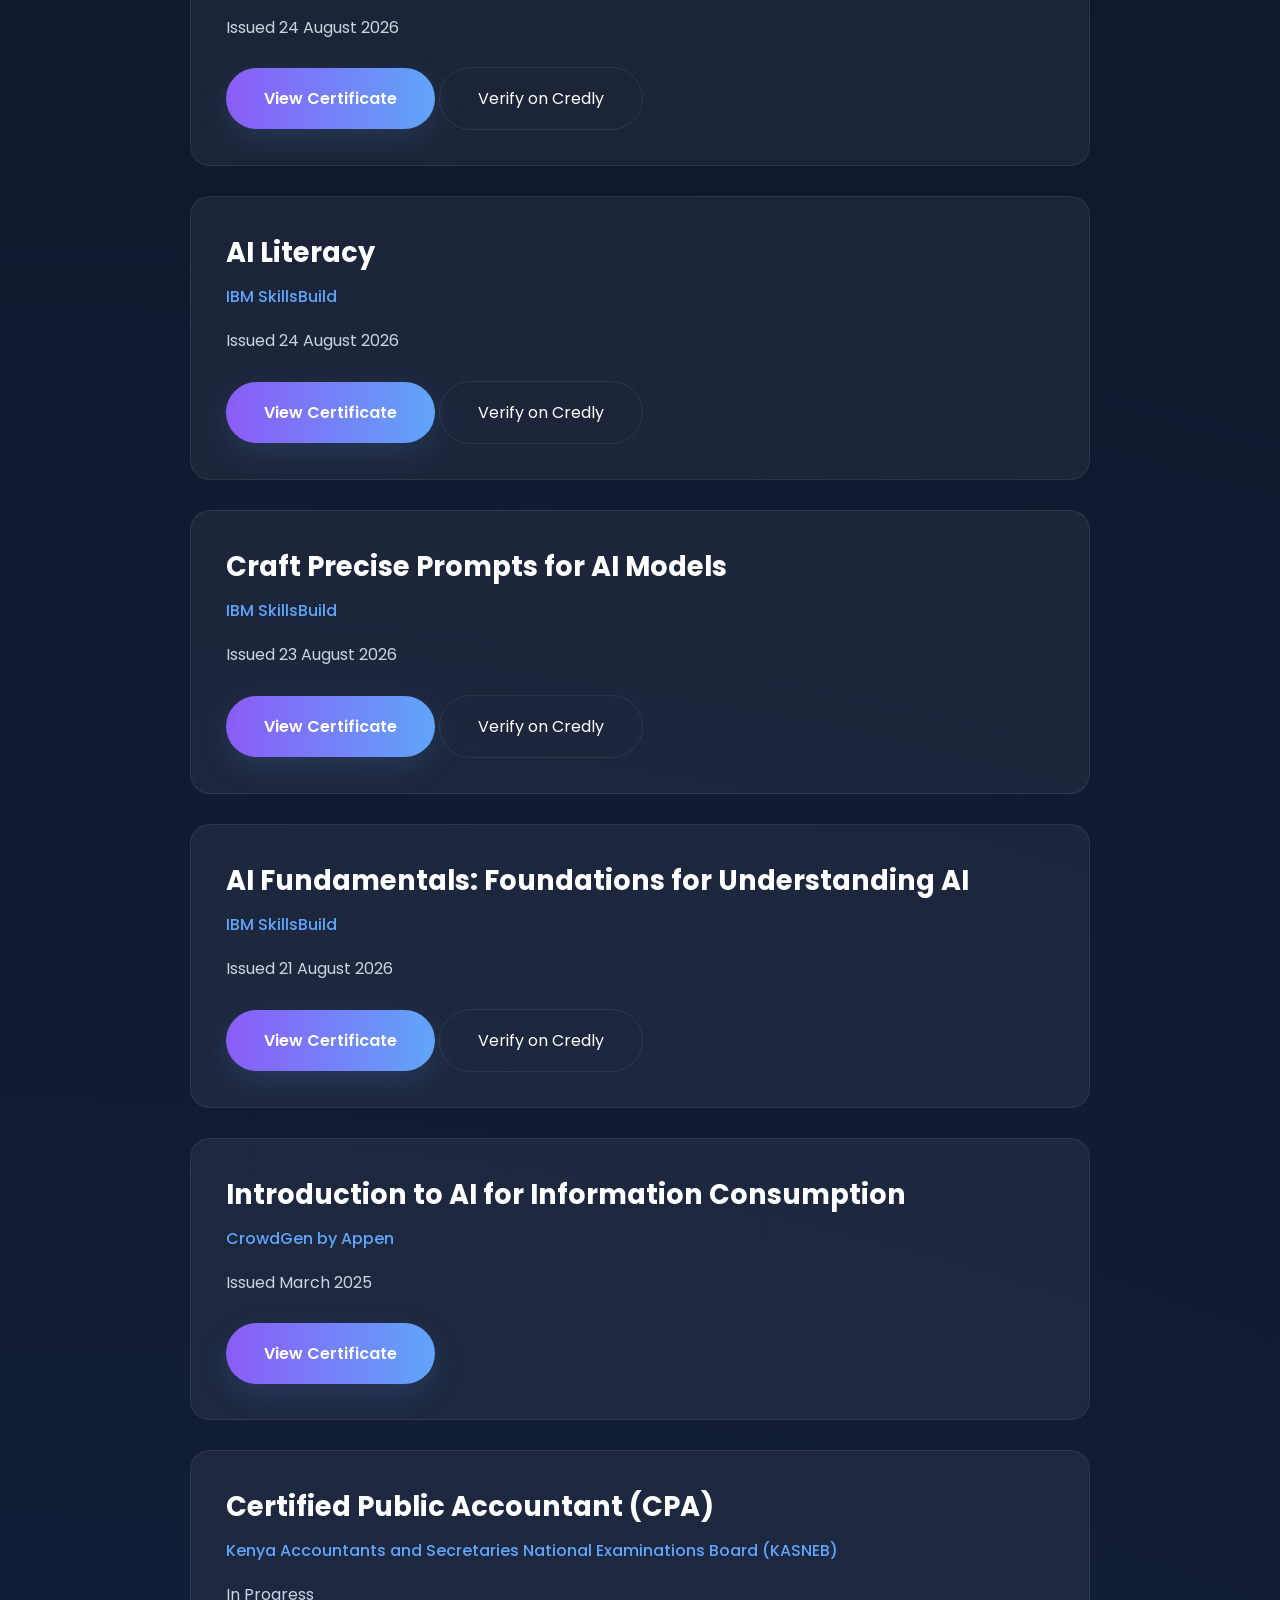
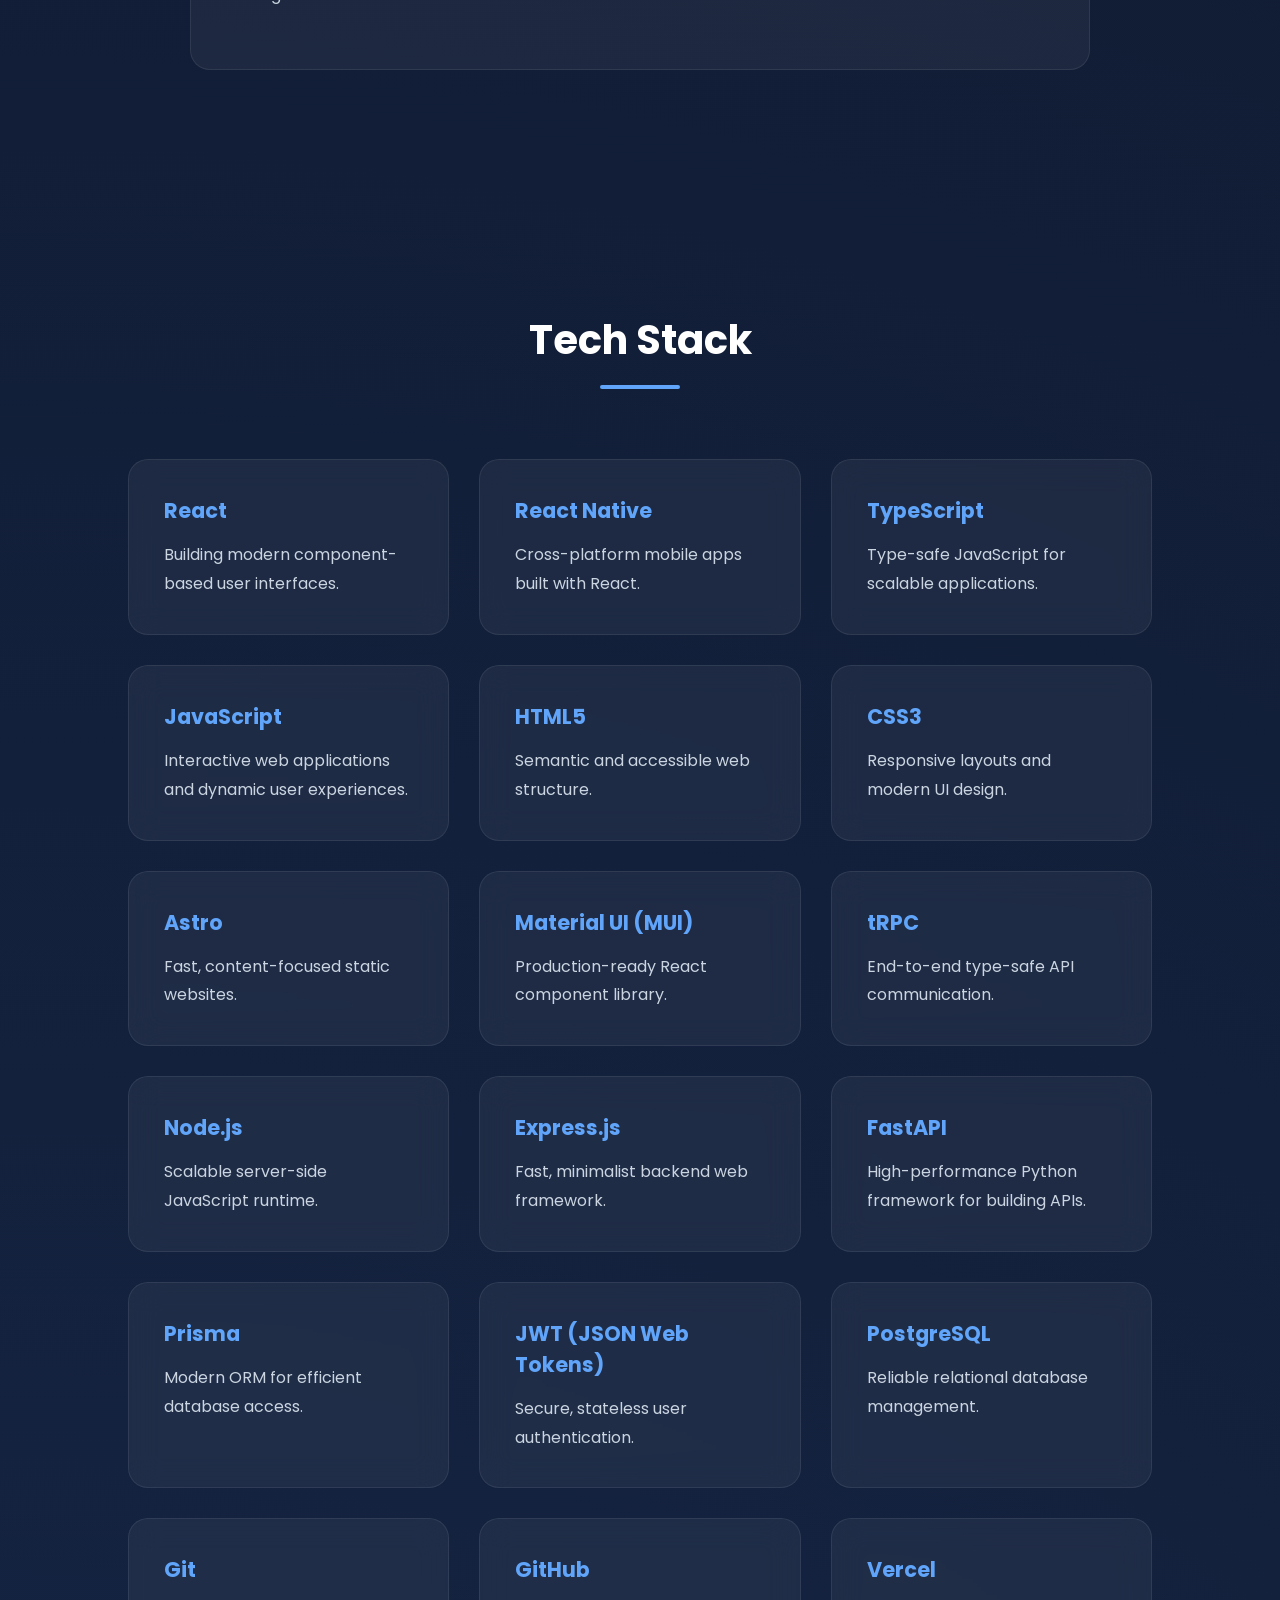
==== commit a296d57c: "Update project categorization" ====
--- a/index.html
+++ b/index.html
@@ -845,7 +845,7 @@
             </h3>
 
             <h4>
-                Personal Software Project
+                Commissioned Project
             </h4>
 
             <p>
@@ -868,7 +868,7 @@
             </h3>
 
             <h4>
-                Personal Software Project
+                Client Project
             </h4>
 
             <p>
@@ -876,7 +876,7 @@
                 website for a beauty studio in Juja, Kenya, covering service
                 showcases, a booking flow, dynamically discovered media
                 galleries, and a Google Sheets-backed review system, deployed
-                to production via GitHub Pages.
+                to production via Cloudflare Pages.
             </p>
 
         </article>
@@ -892,7 +892,7 @@
             </h3>
 
             <h4>
-                Personal Software Project
+                Personal Project
             </h4>
 
             <p>
@@ -913,11 +913,33 @@
             </span>
 
             <h3>
+                Forex AI Analyst
+            </h3>
+
+            <h4>
+                Personal Project
+            </h4>
+
+            <p>
+                Designing and developing an AI-powered forex analysis platform
+                focused on market insights, technical analysis, backtesting,
+                and data-driven trading decision support.
+            </p>
+
+        </article>
+
+        <article class="journey-card">
+
+            <span class="journey-date">
+                2026
+            </span>
+
+            <h3>
                 RawFeed
             </h3>
 
             <h4>
-                Personal Software Project
+                Experimental Project
             </h4>
 
             <p>
@@ -936,33 +958,11 @@
             </span>
 
             <h3>
-                Forex AI Analyst
-            </h3>
-
-            <h4>
-                Personal Software Project
-            </h4>
-
-            <p>
-                Designing and developing an AI-powered forex analysis platform
-                focused on market insights, technical analysis, backtesting,
-                and data-driven trading decision support.
-            </p>
-
-        </article>
-
-        <article class="journey-card">
-
-            <span class="journey-date">
-                2026
-            </span>
-
-            <h3>
                 Smart Bizz System
             </h3>
 
             <h4>
-                Personal Software Project
+                Academic Project
             </h4>
 
             <p>
@@ -990,8 +990,8 @@
             </h4>
 
             <p>
-                Building expertise in software development, networking,
-                databases, systems analysis, and business technology.
+                Pursuing a Bachelor of Business Information Technology to develop a strong foundation
+                in business management, information technology, and its application.
             </p>
 
         </article>
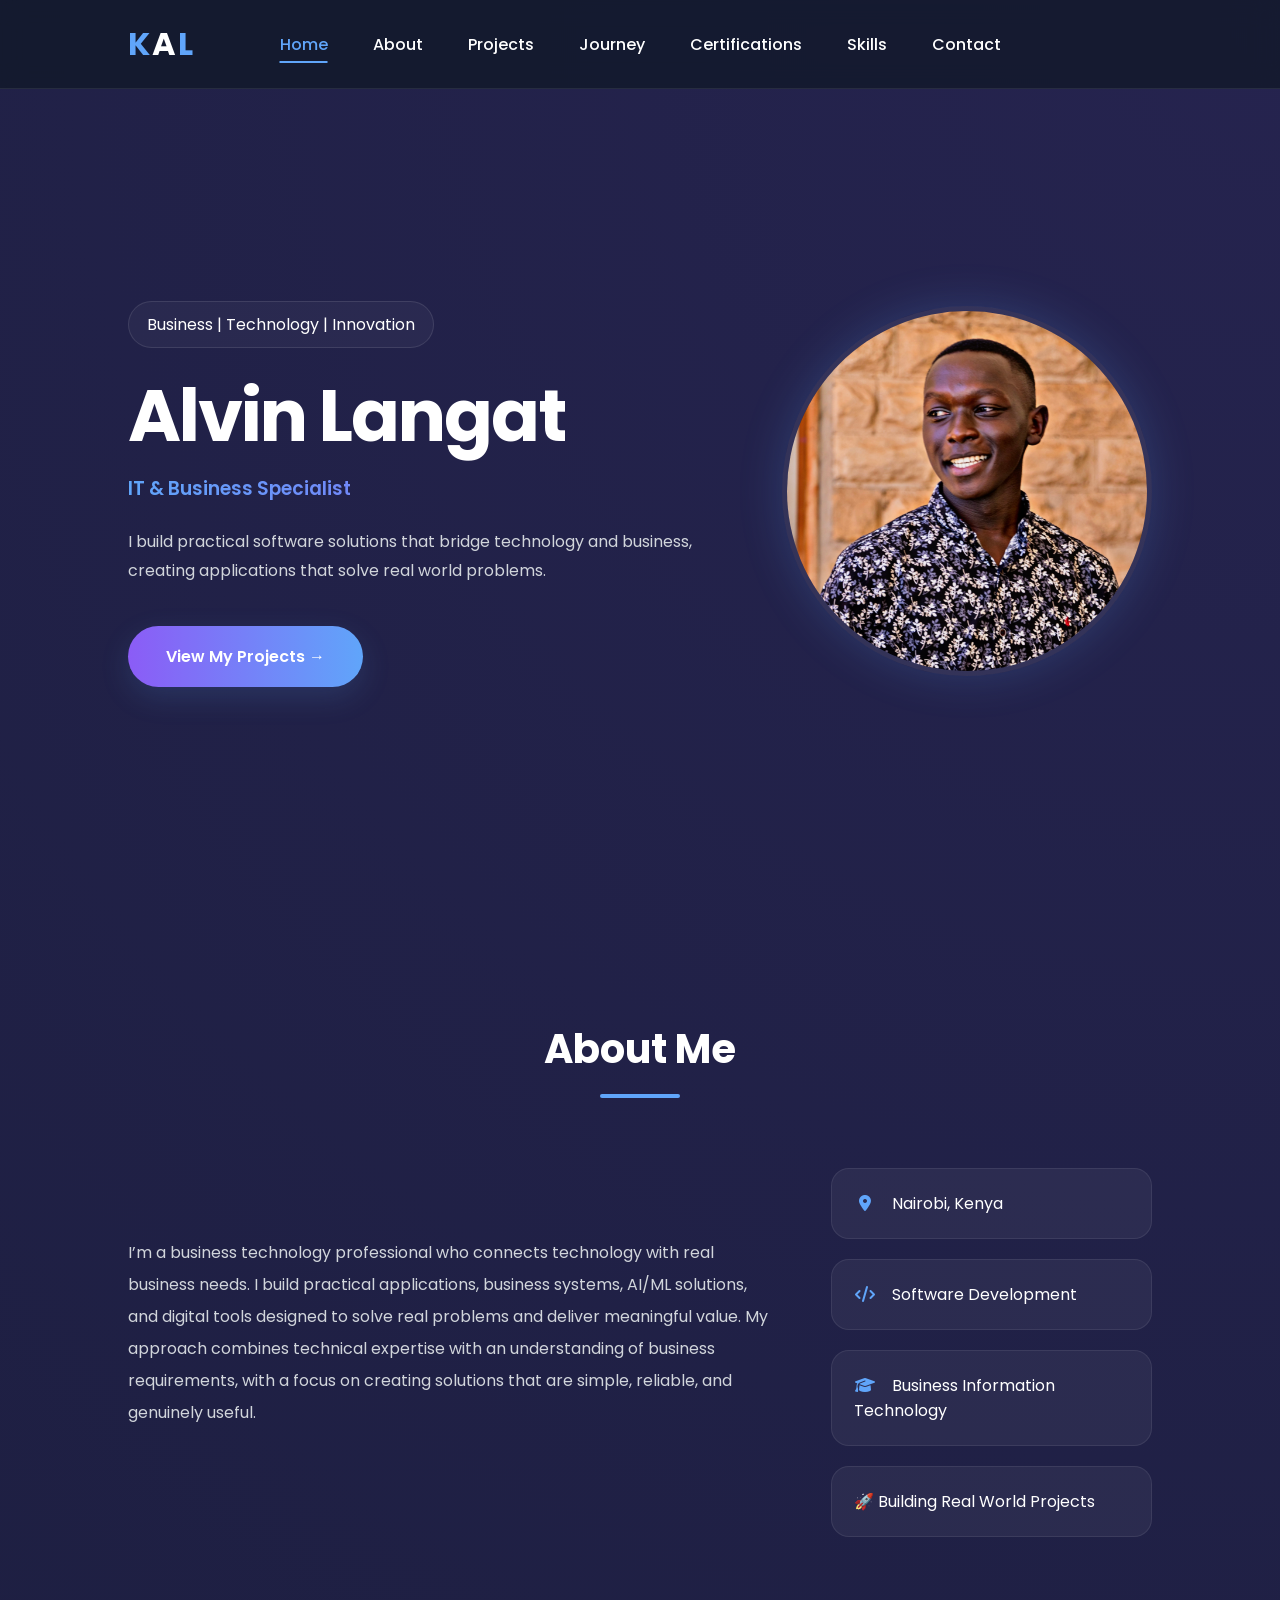
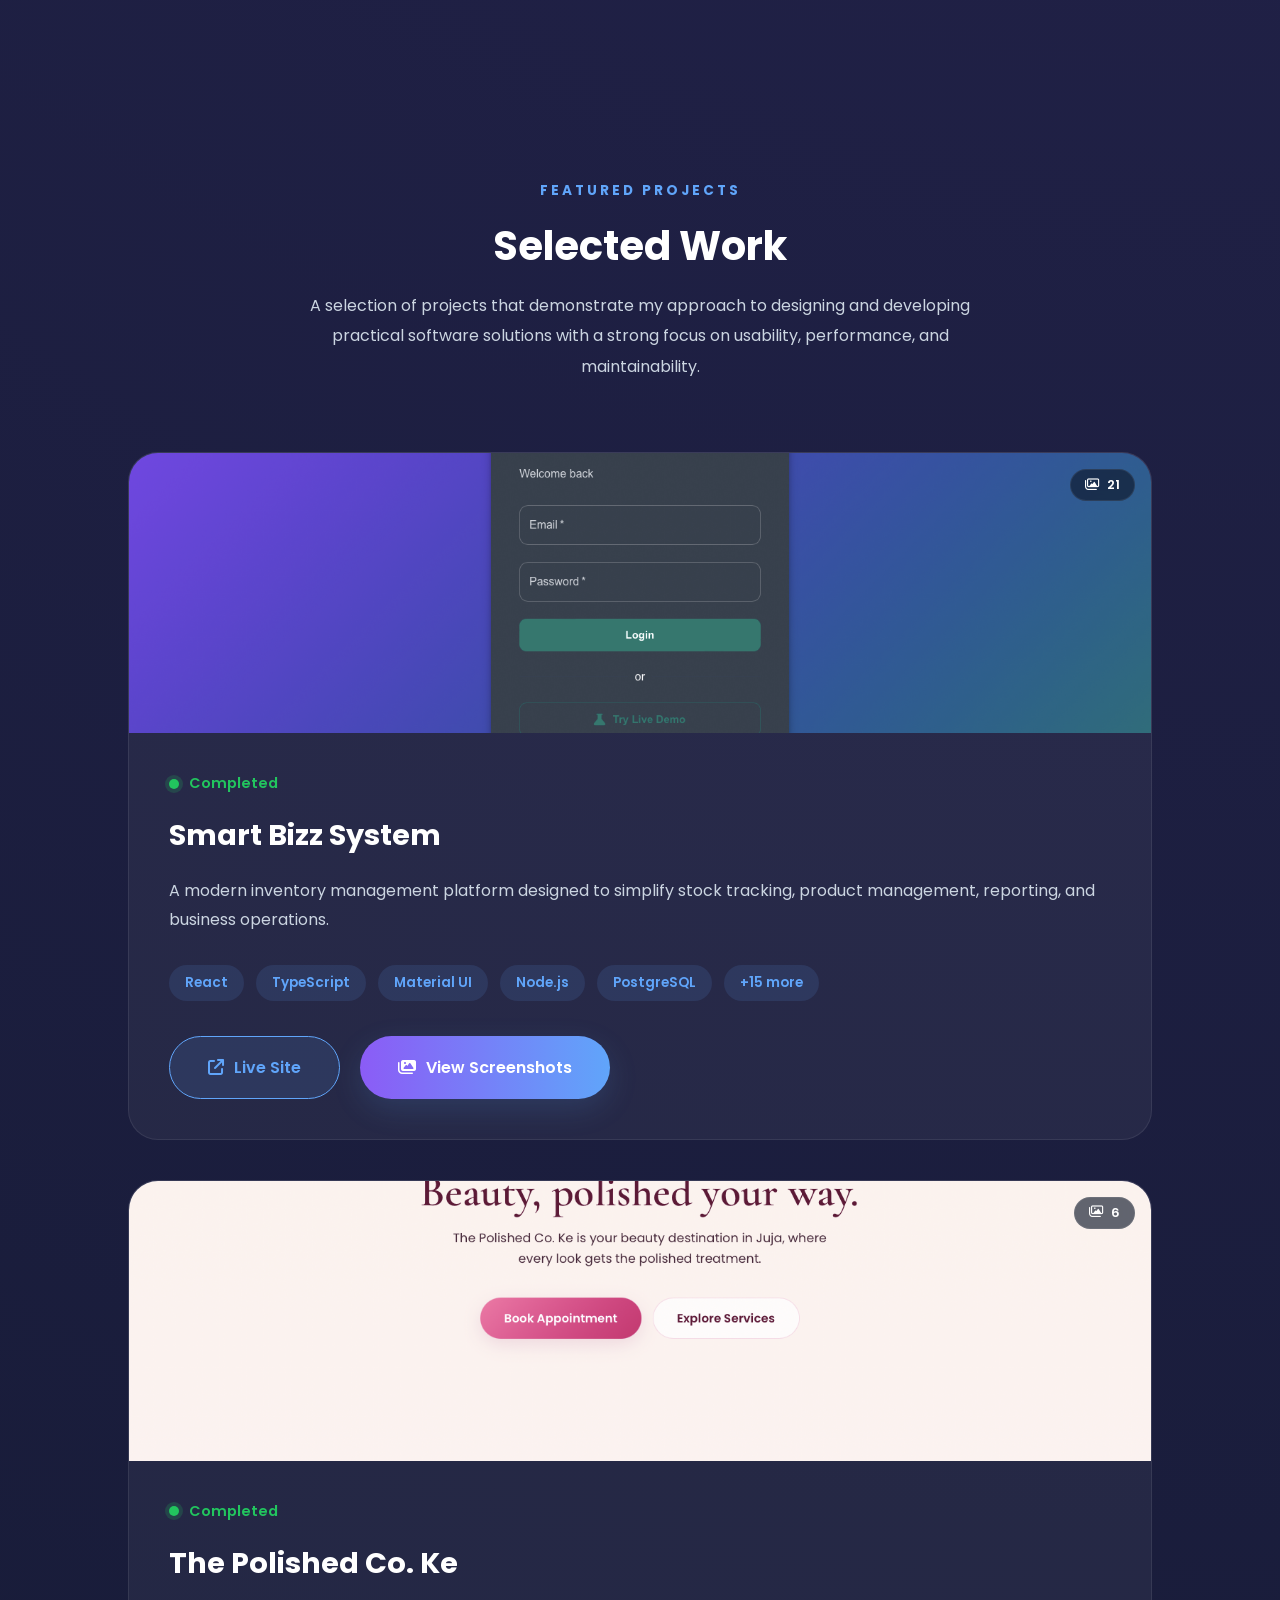
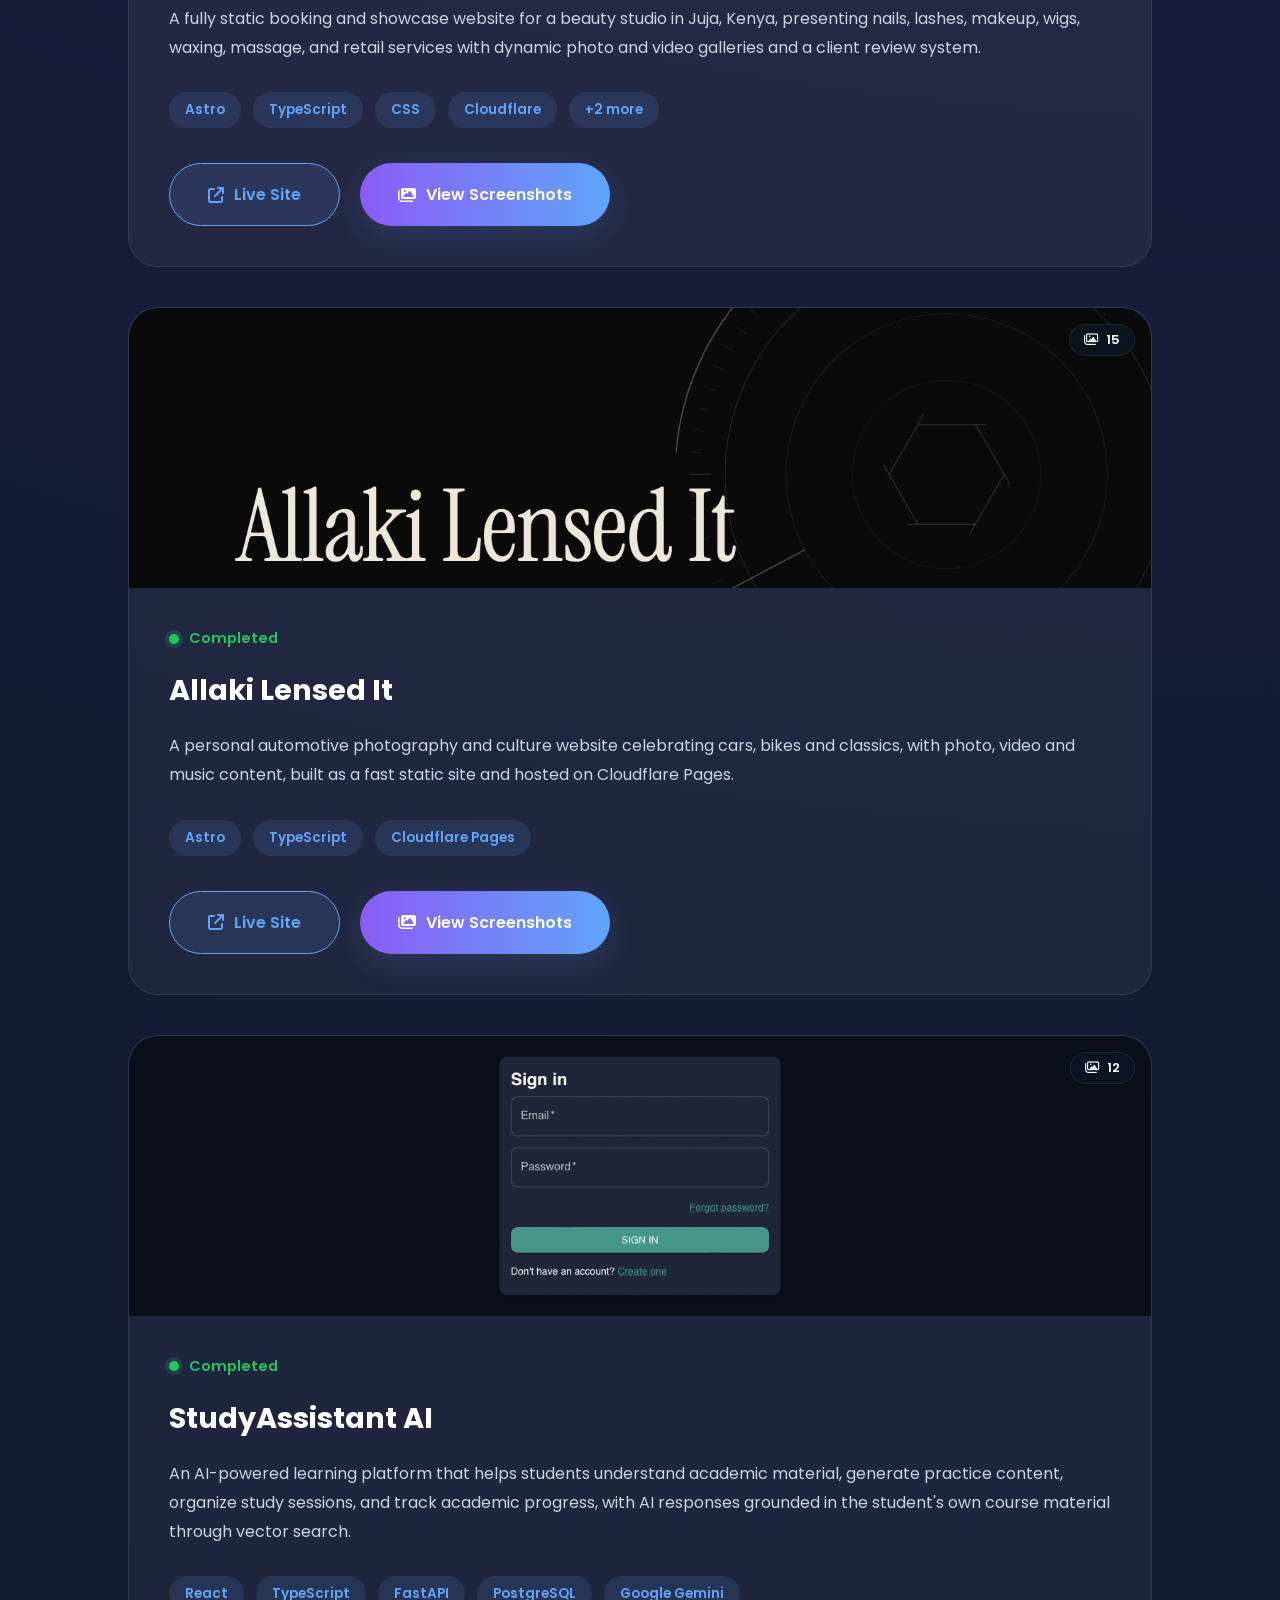
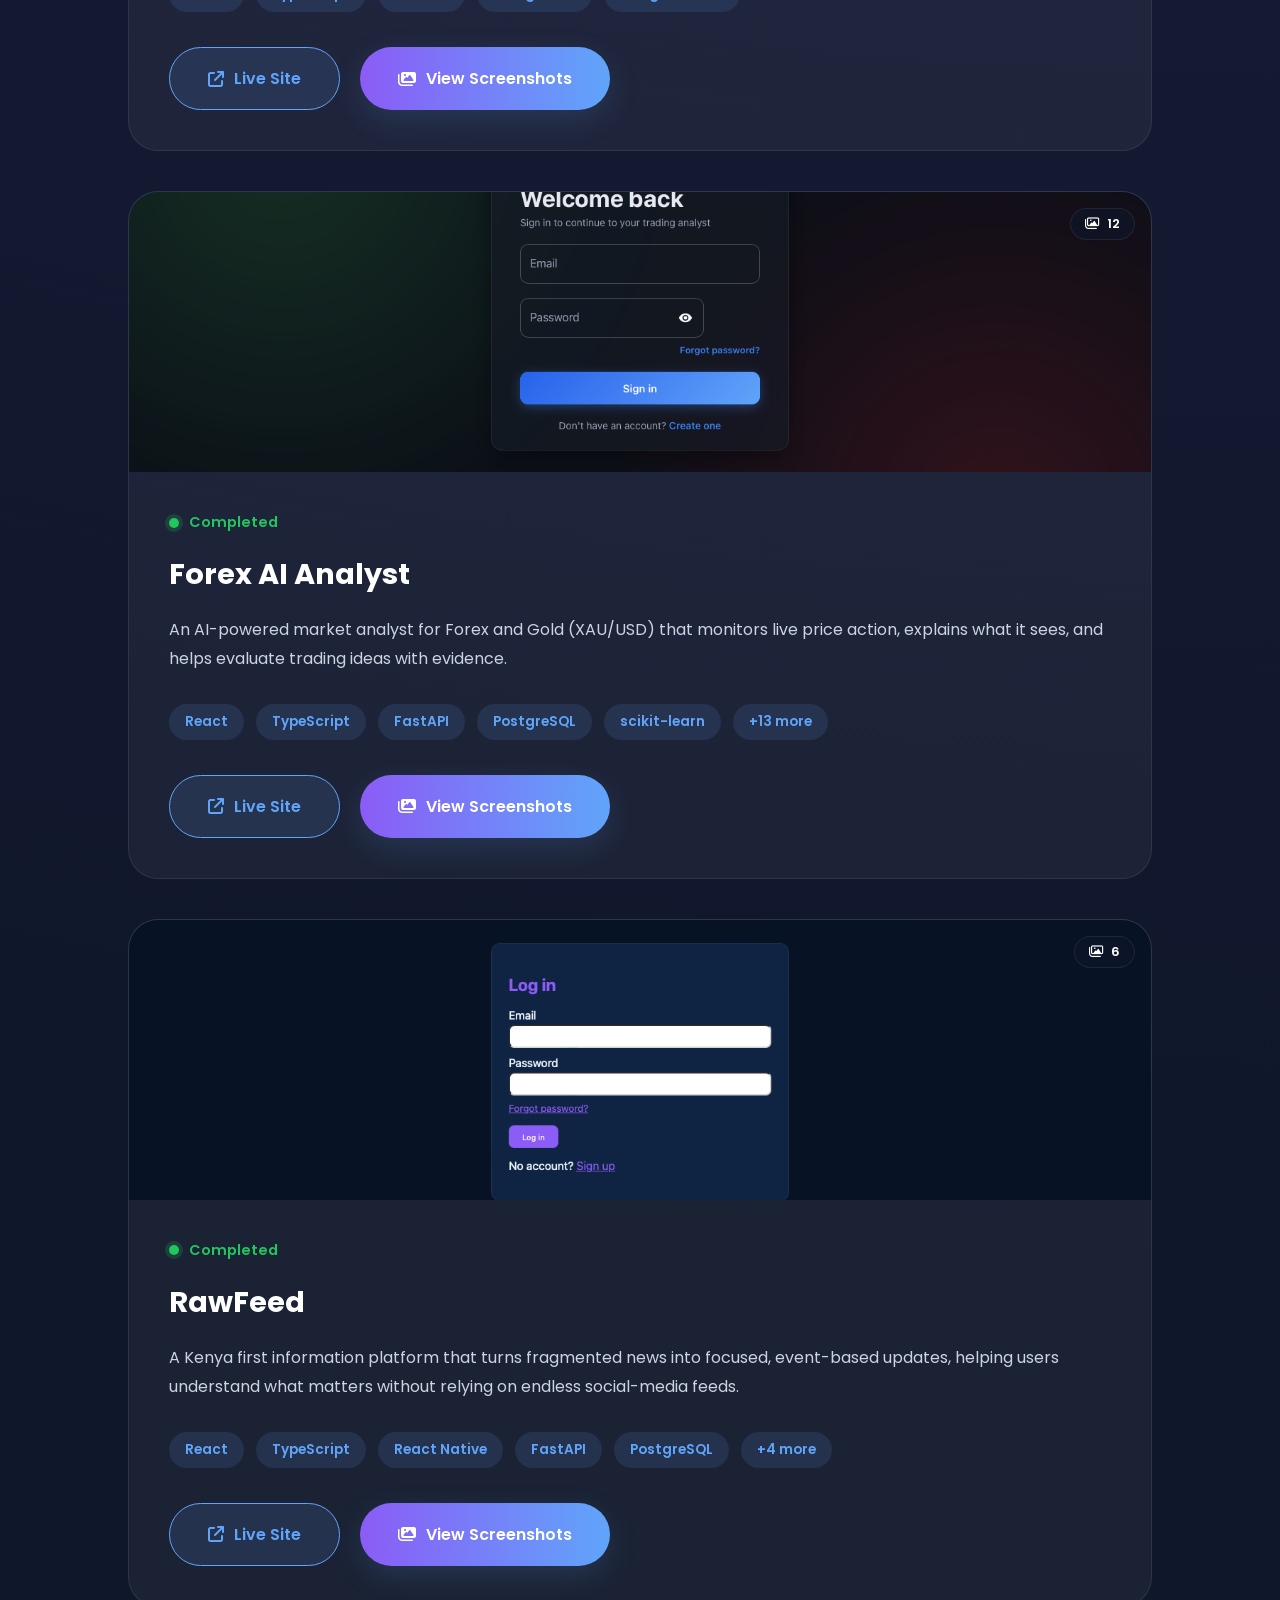
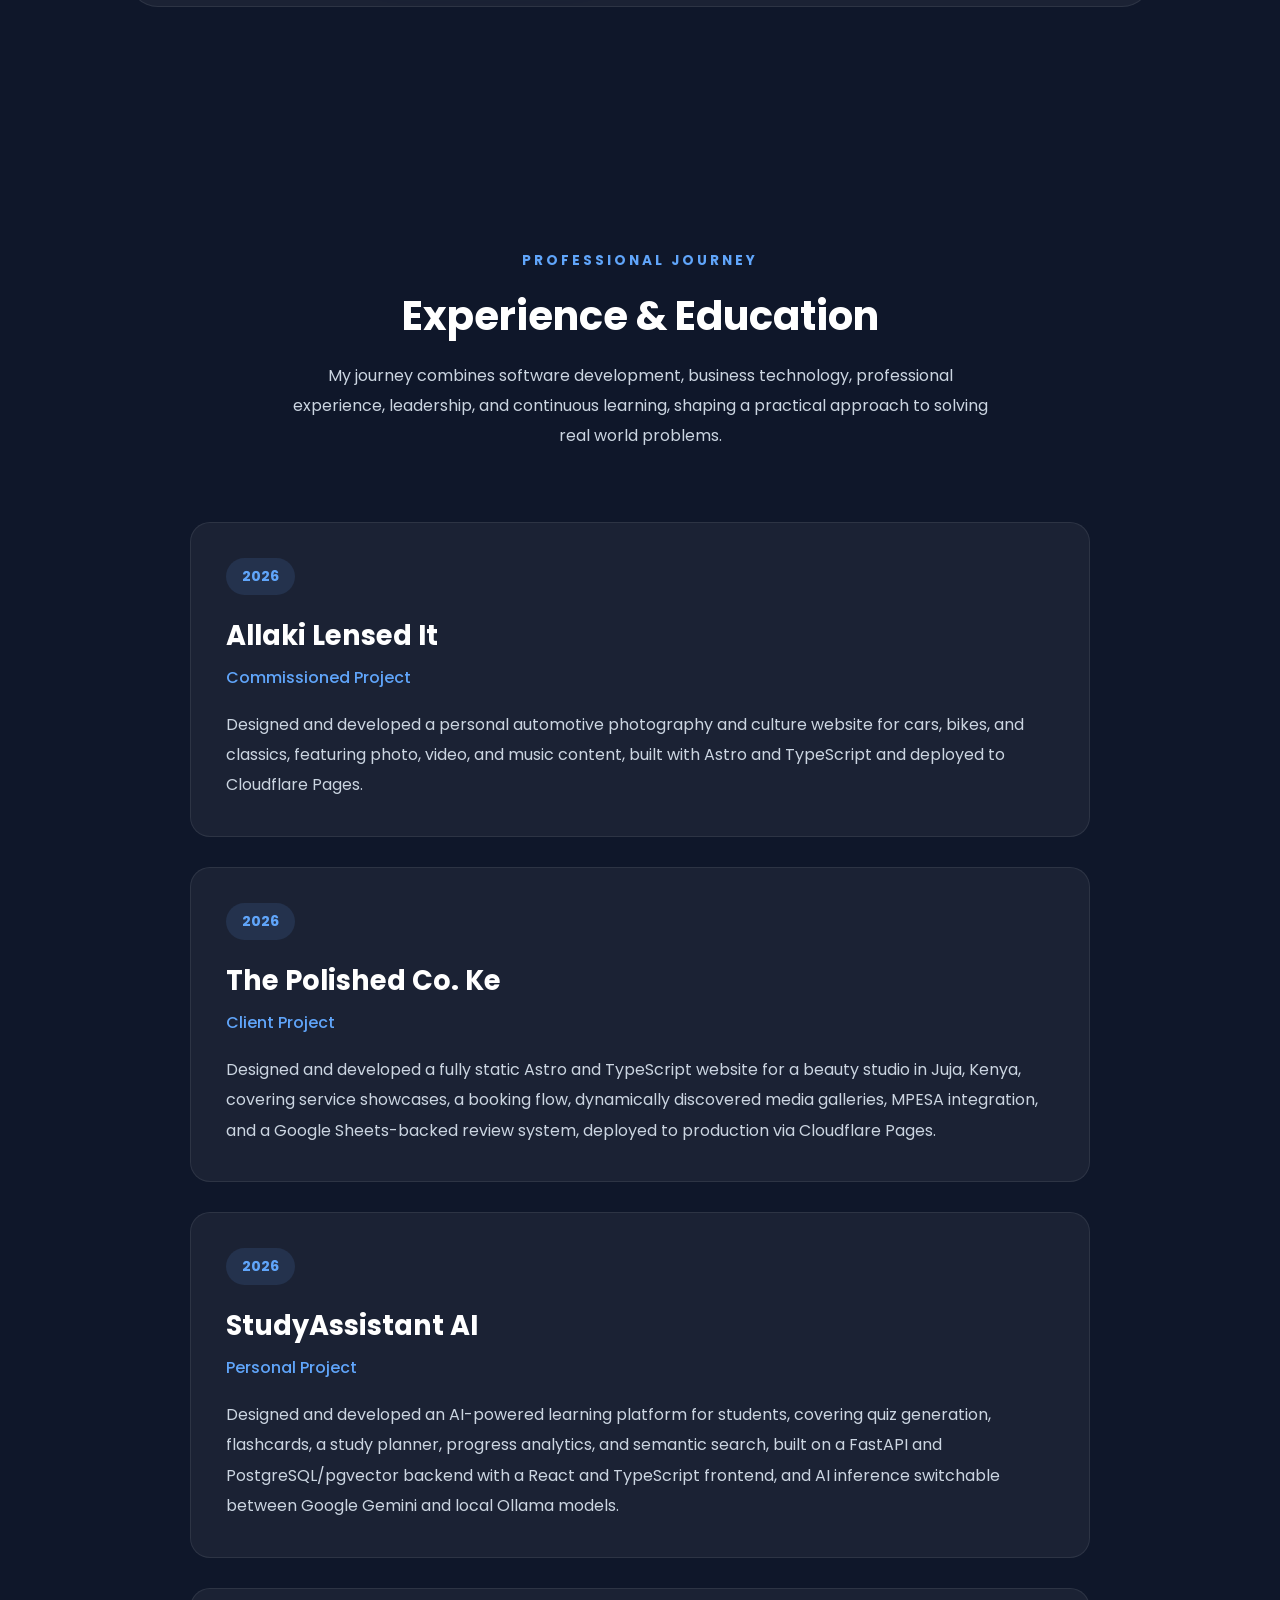
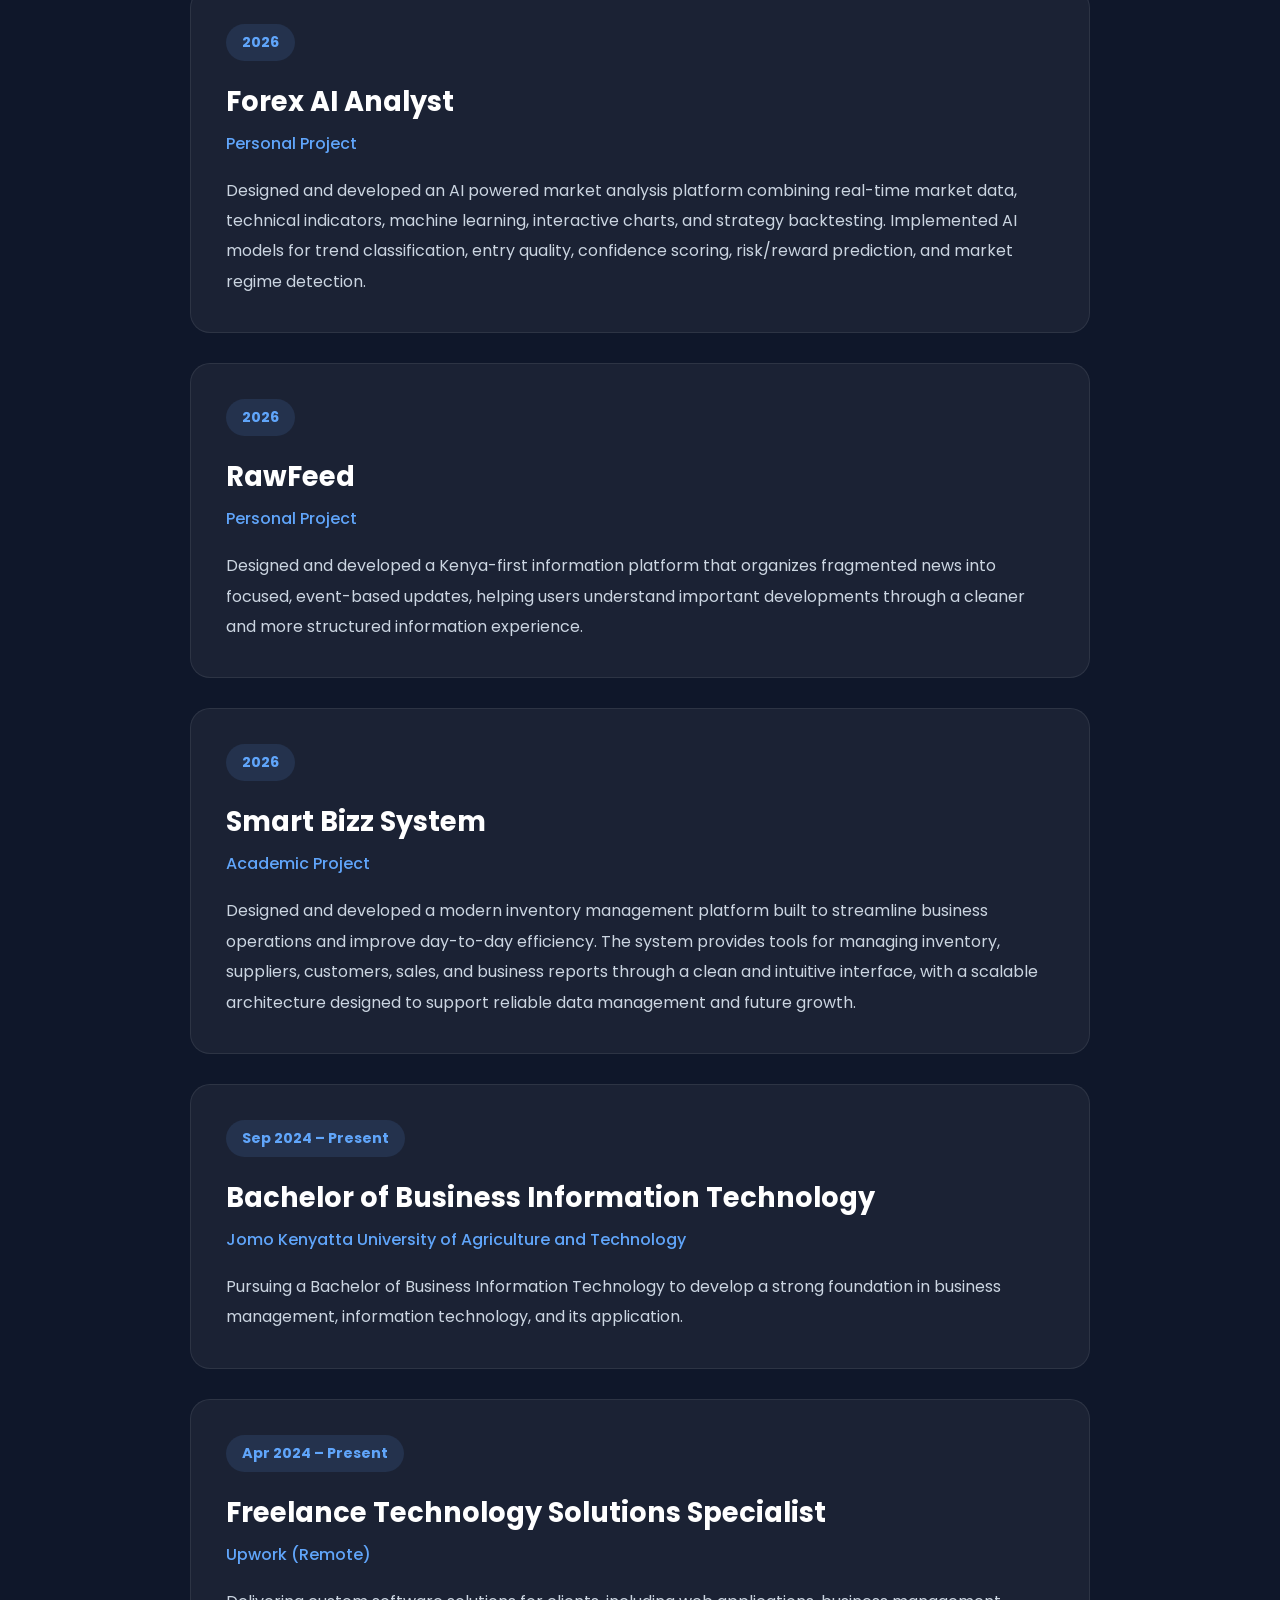
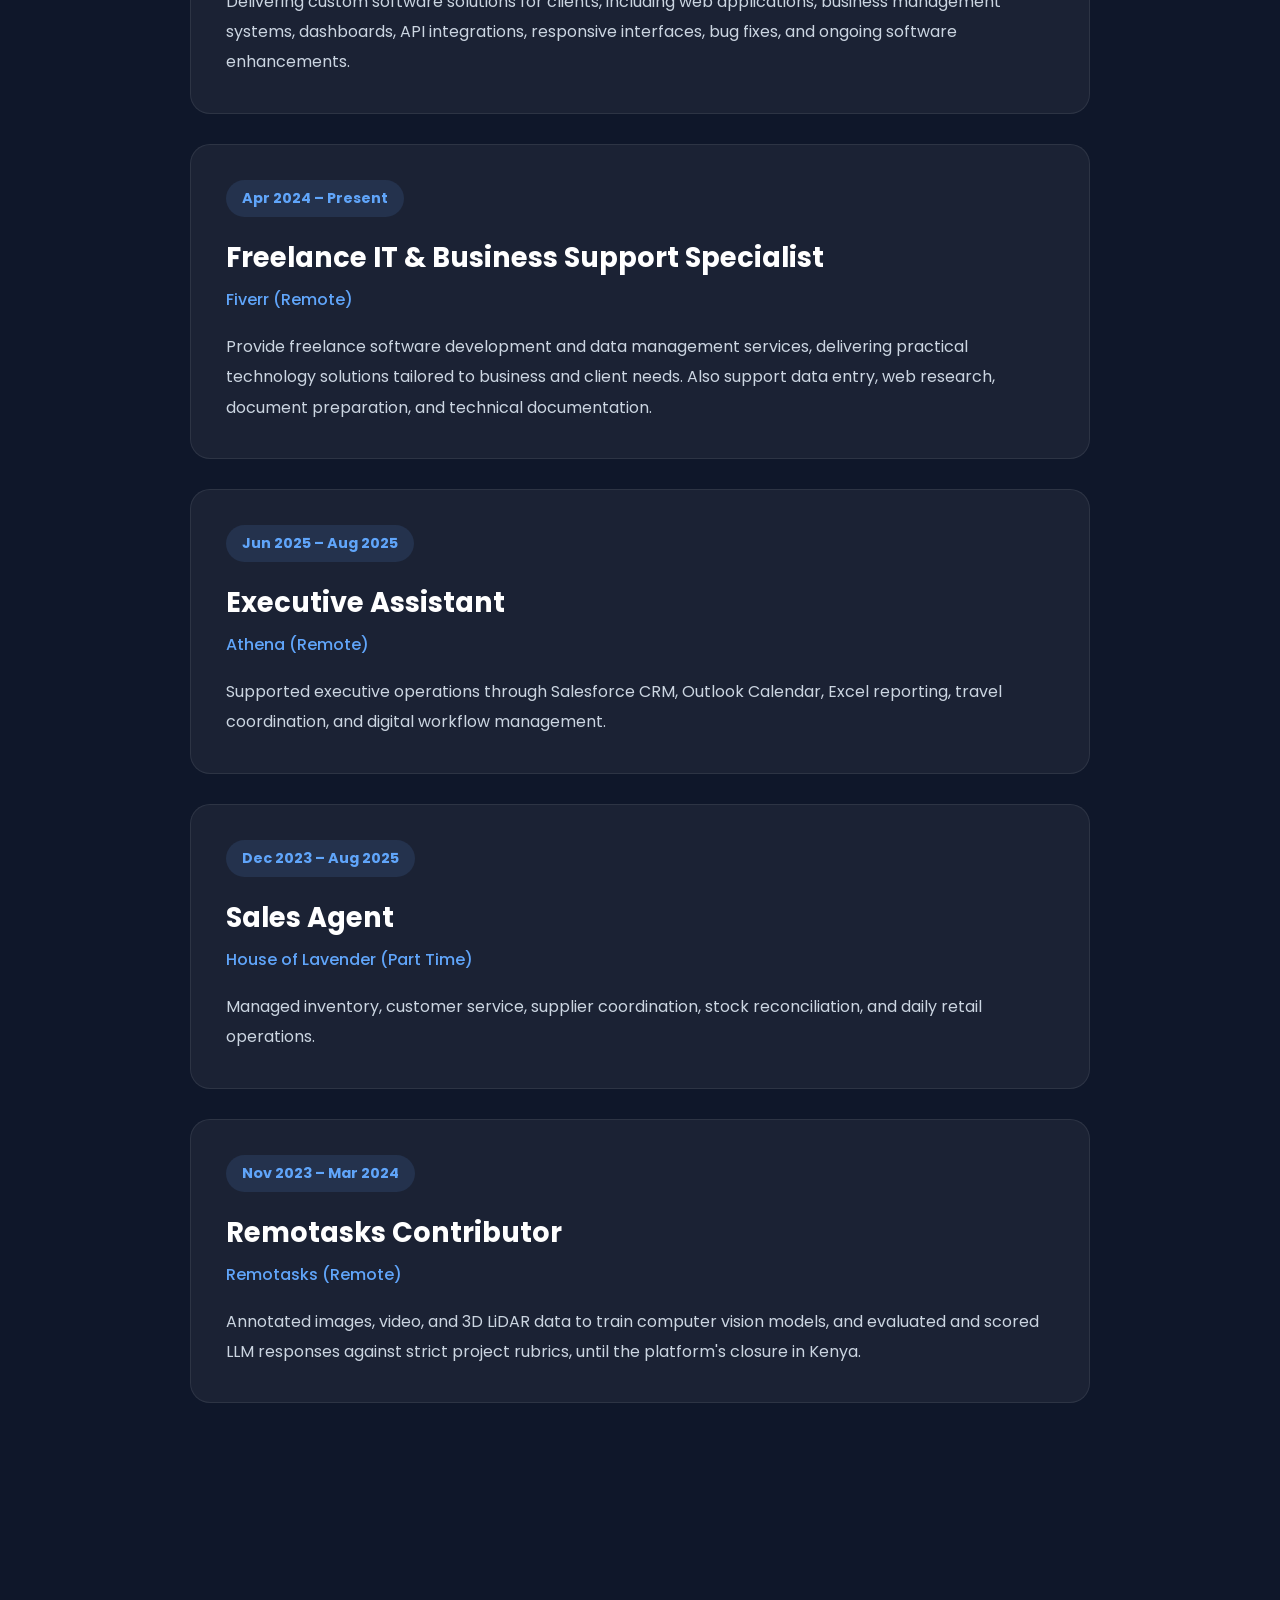
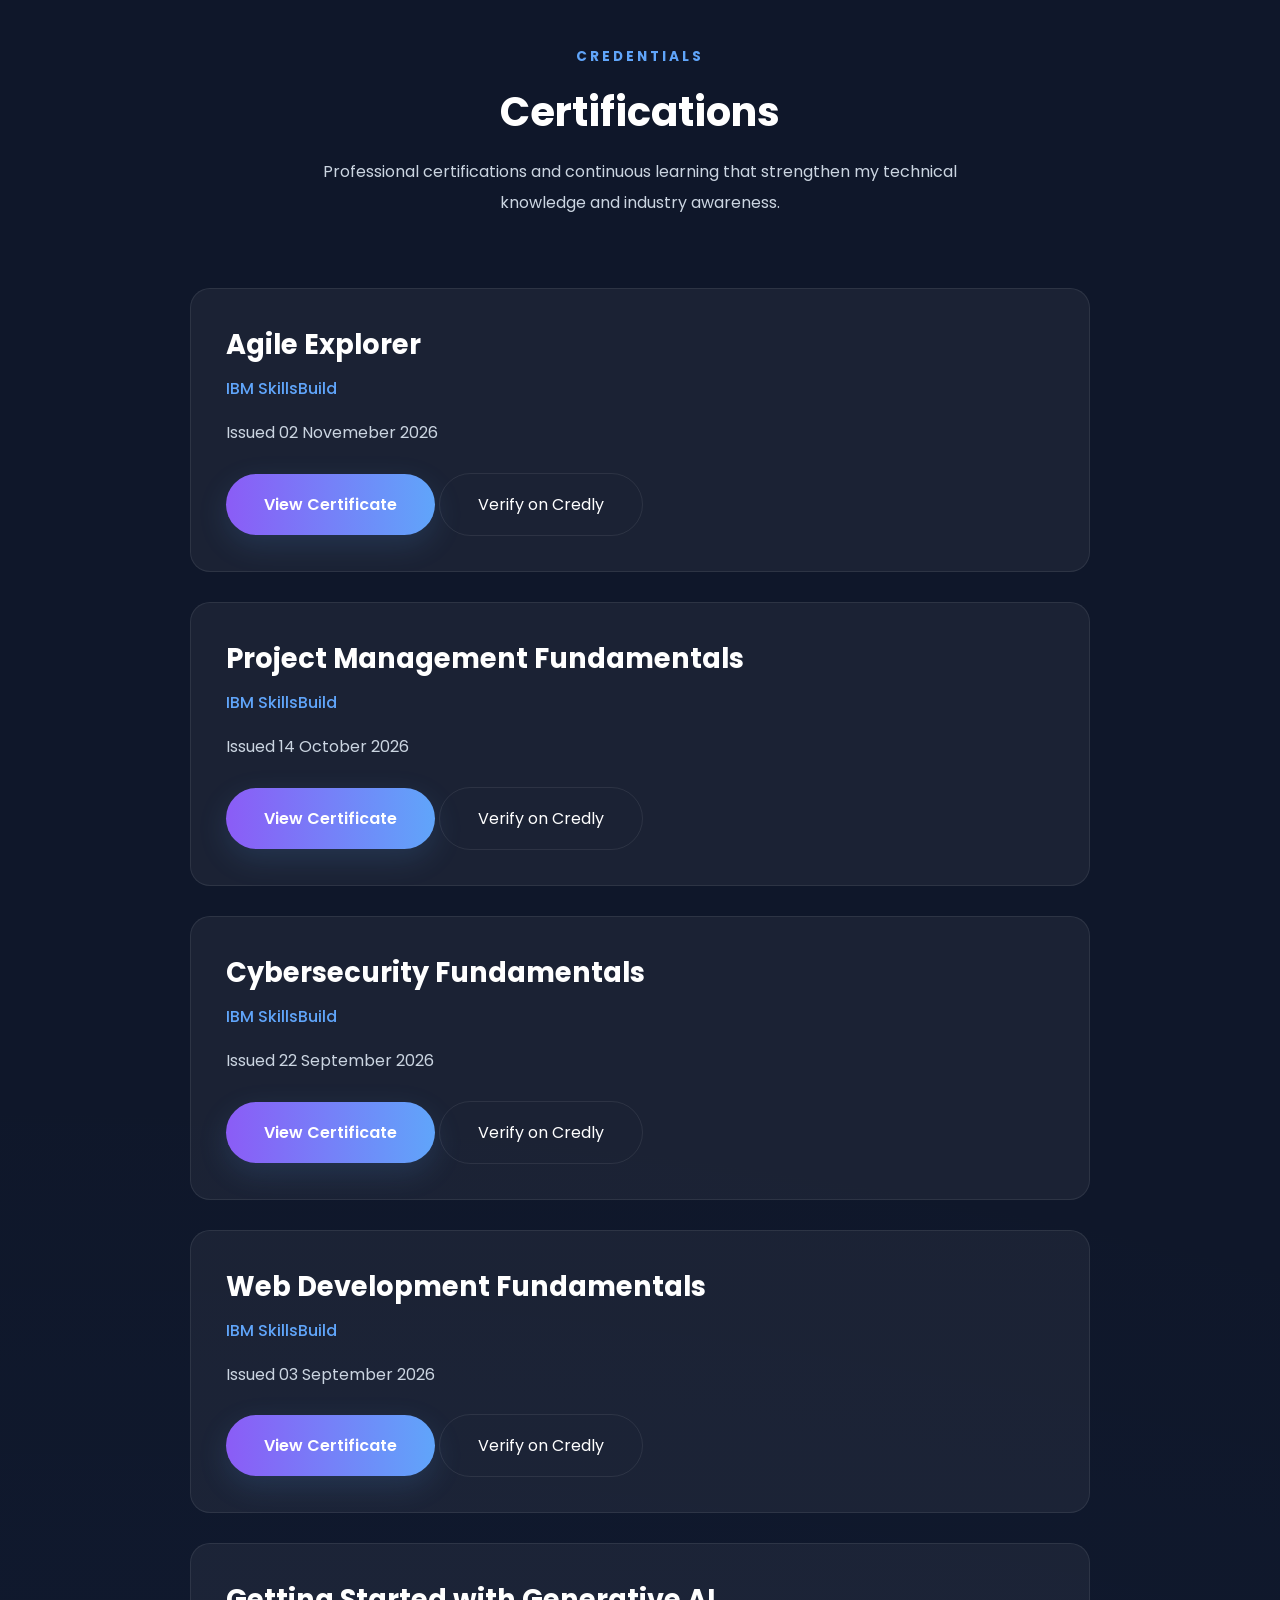
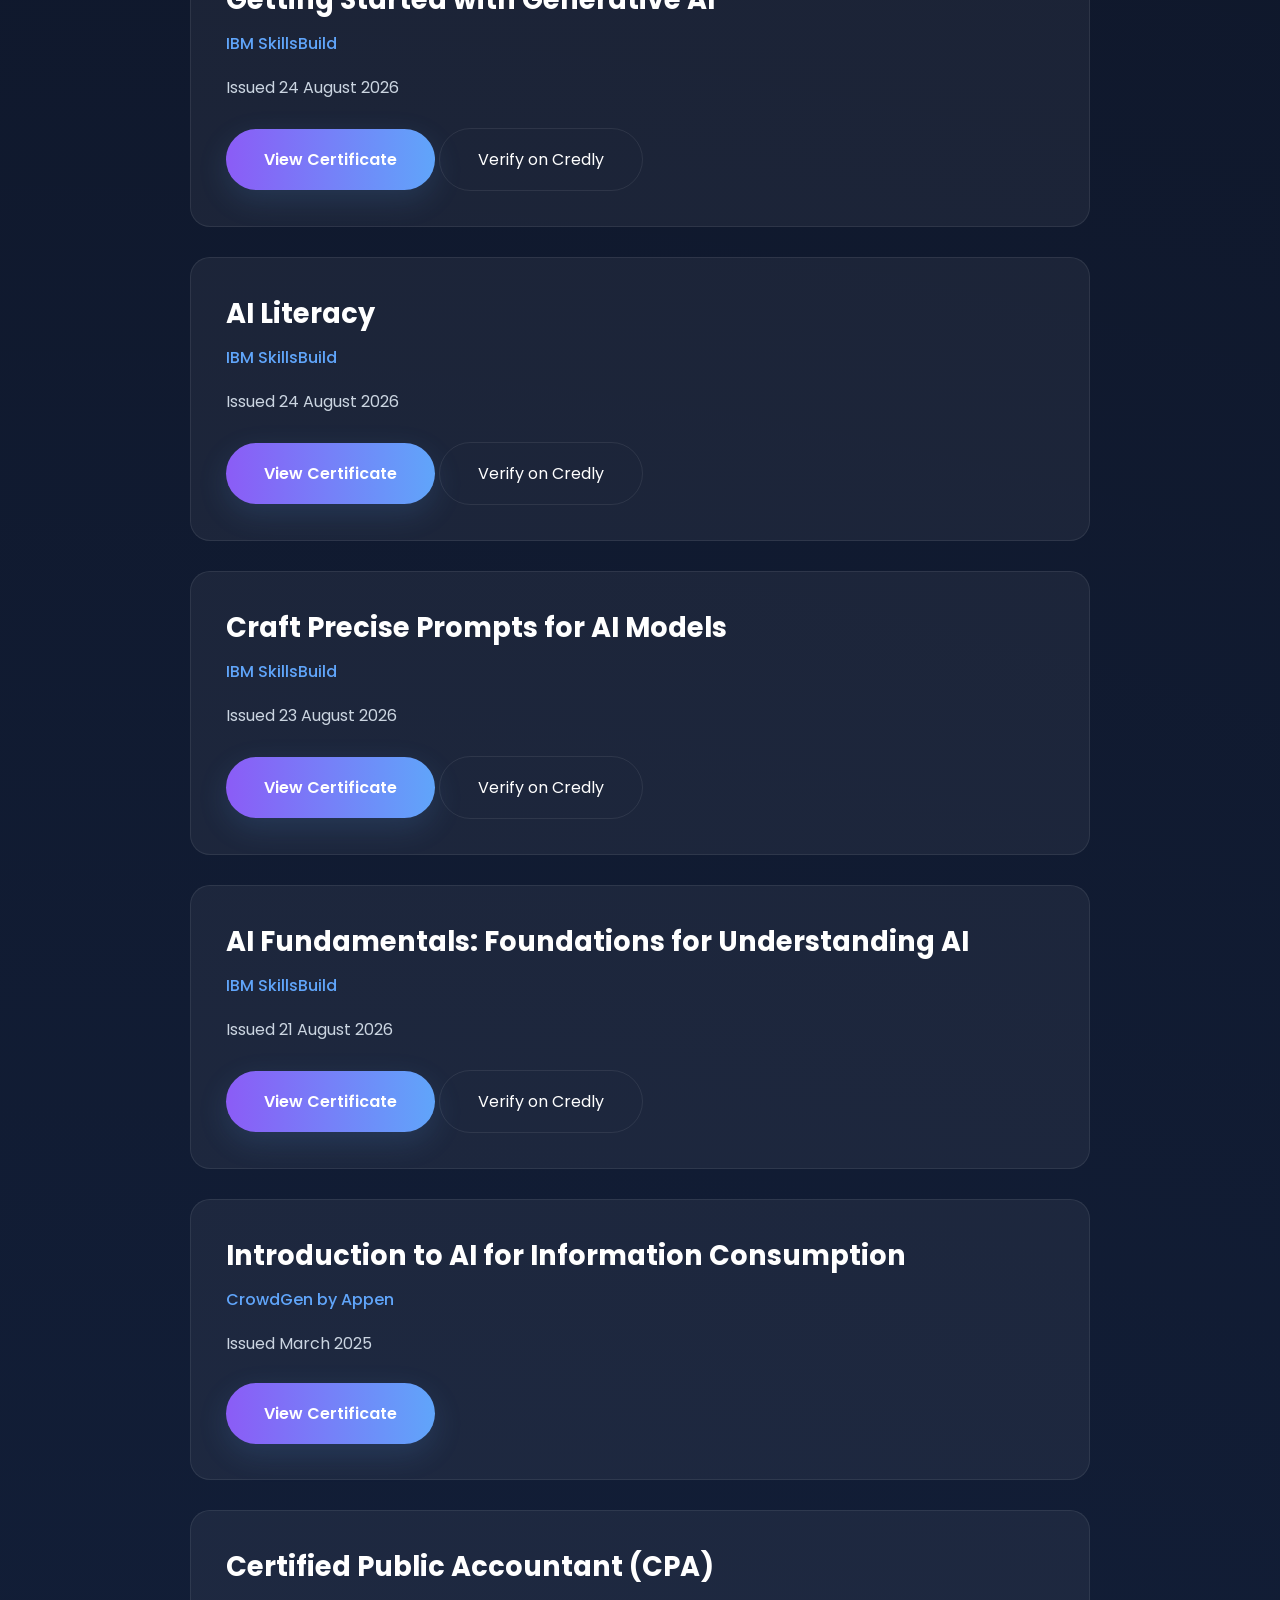
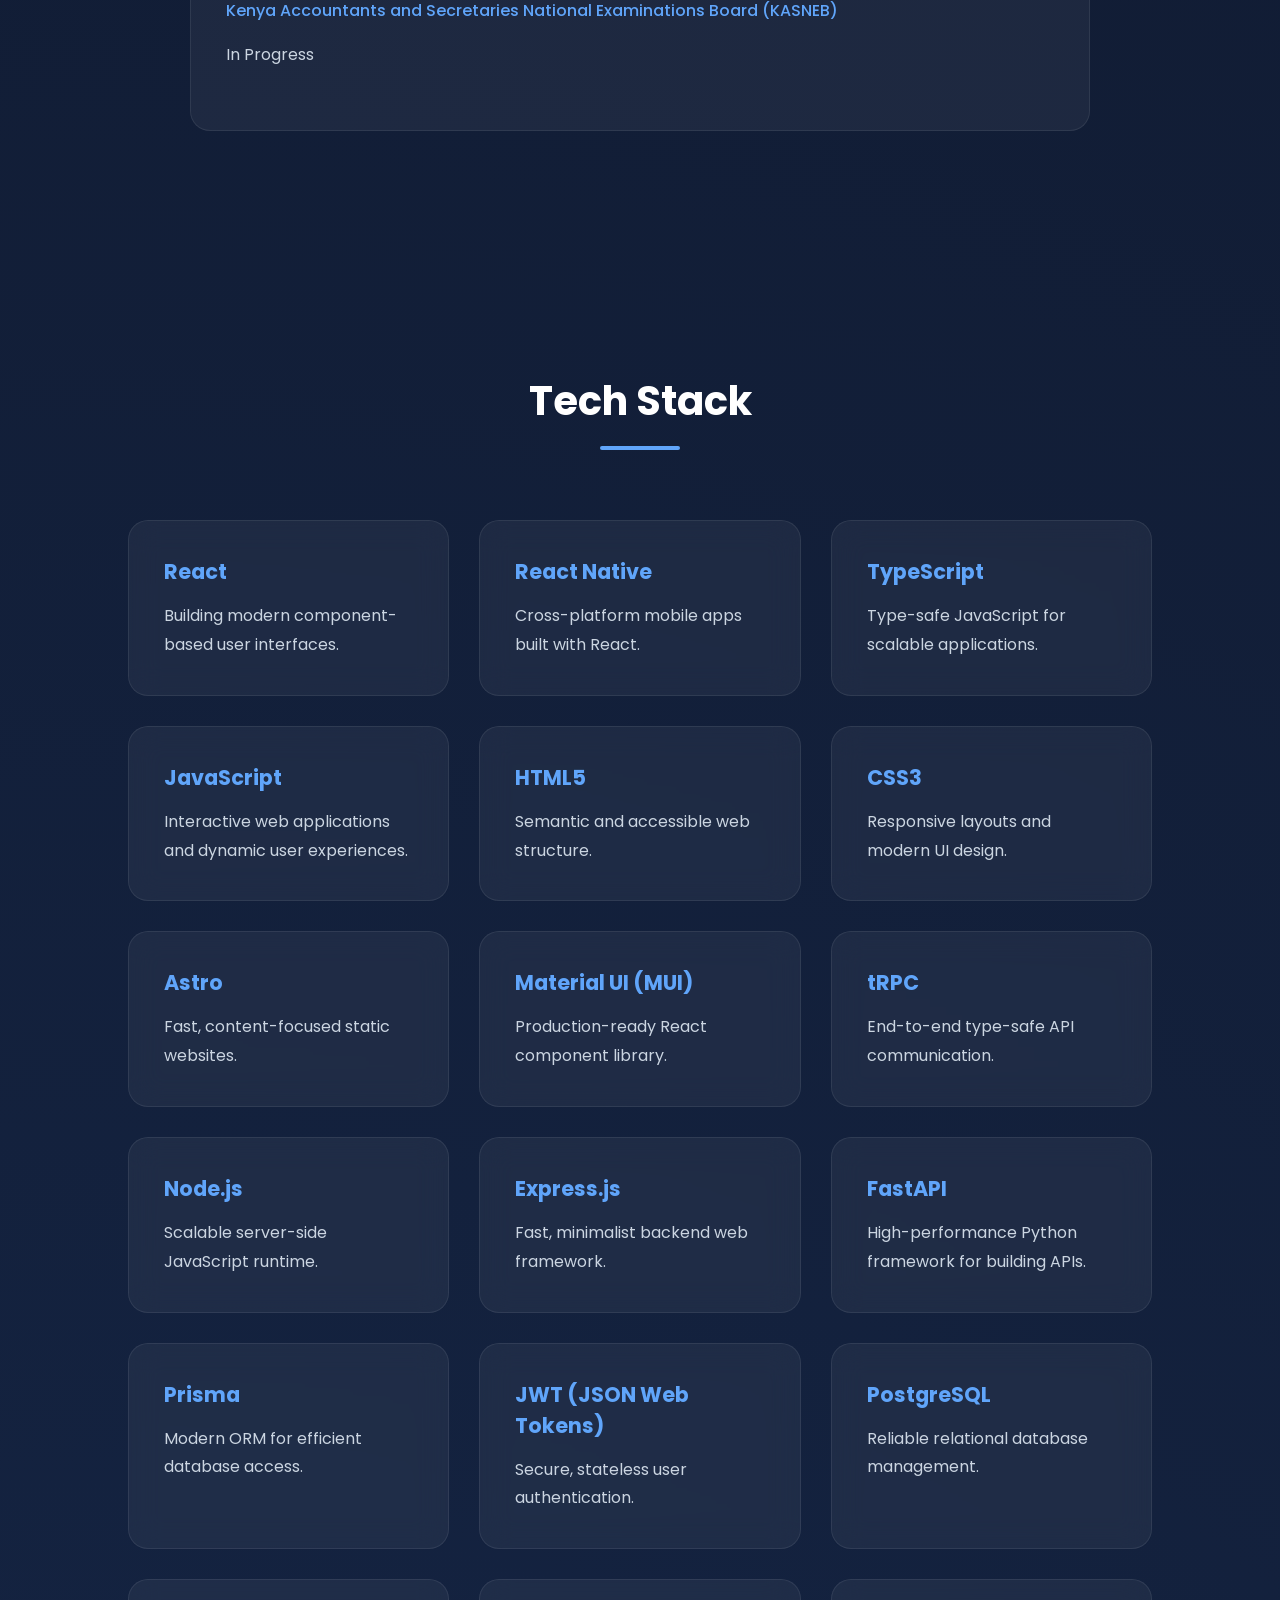
==== commit 171b1b04: "Update project classification and description" ====
--- a/index.html
+++ b/index.html
@@ -849,7 +849,7 @@
             </h4>
 
             <p>
-                Designing and developing a personal automotive photography
+                Designed and developed a personal automotive photography
                 and culture website for cars, bikes, and classics, featuring
                 photo, video, and music content, built with Astro and
                 TypeScript and deployed to Cloudflare Pages.
@@ -872,10 +872,10 @@
             </h4>
 
             <p>
-                Designing and developing a fully static Astro and TypeScript
+                Designed and developed a fully static Astro and TypeScript
                 website for a beauty studio in Juja, Kenya, covering service
                 showcases, a booking flow, dynamically discovered media
-                galleries, and a Google Sheets-backed review system, deployed
+                galleries, MPESA integration, and a Google Sheets-backed review system, deployed
                 to production via Cloudflare Pages.
             </p>
 
@@ -896,7 +896,7 @@
             </h4>
 
             <p>
-                Designing and developing an AI-powered learning platform for
+                Designed and developed an AI-powered learning platform for
                 students, covering quiz generation, flashcards, a study
                 planner, progress analytics, and semantic search, built on a
                 FastAPI and PostgreSQL/pgvector backend with a React and
@@ -921,9 +921,11 @@
             </h4>
 
             <p>
-                Designing and developing an AI-powered forex analysis platform
-                focused on market insights, technical analysis, backtesting,
-                and data-driven trading decision support.
+                Designed and developed an AI powered market analysis platform 
+                combining real-time market data, technical indicators, machine
+                learning, interactive charts, and strategy backtesting. Implemented 
+                AI models for trend classification, entry quality, confidence scoring,
+                risk/reward prediction, and market regime detection.
             </p>
 
         </article>
@@ -939,11 +941,11 @@
             </h3>
 
             <h4>
-                Experimental Project
-            </h4>
-
-            <p>
-                Designing and developing a Kenya-first information platform that
+                Personal Project
+            </h4>
+
+            <p>
+                Designed and developed a Kenya-first information platform that
                 organizes fragmented news into focused, event-based updates,
                 helping users understand important developments through a
                 cleaner and more structured information experience.
@@ -966,7 +968,7 @@
             </h4>
 
             <p>
-                Designing and developing a modern inventory management platform built to
+                Designed and developed a modern inventory management platform built to
                 streamline business operations and improve day-to-day efficiency. The system
                 provides tools for managing inventory, suppliers, customers, sales, and business
                 reports through a clean and intuitive interface, with a scalable architecture
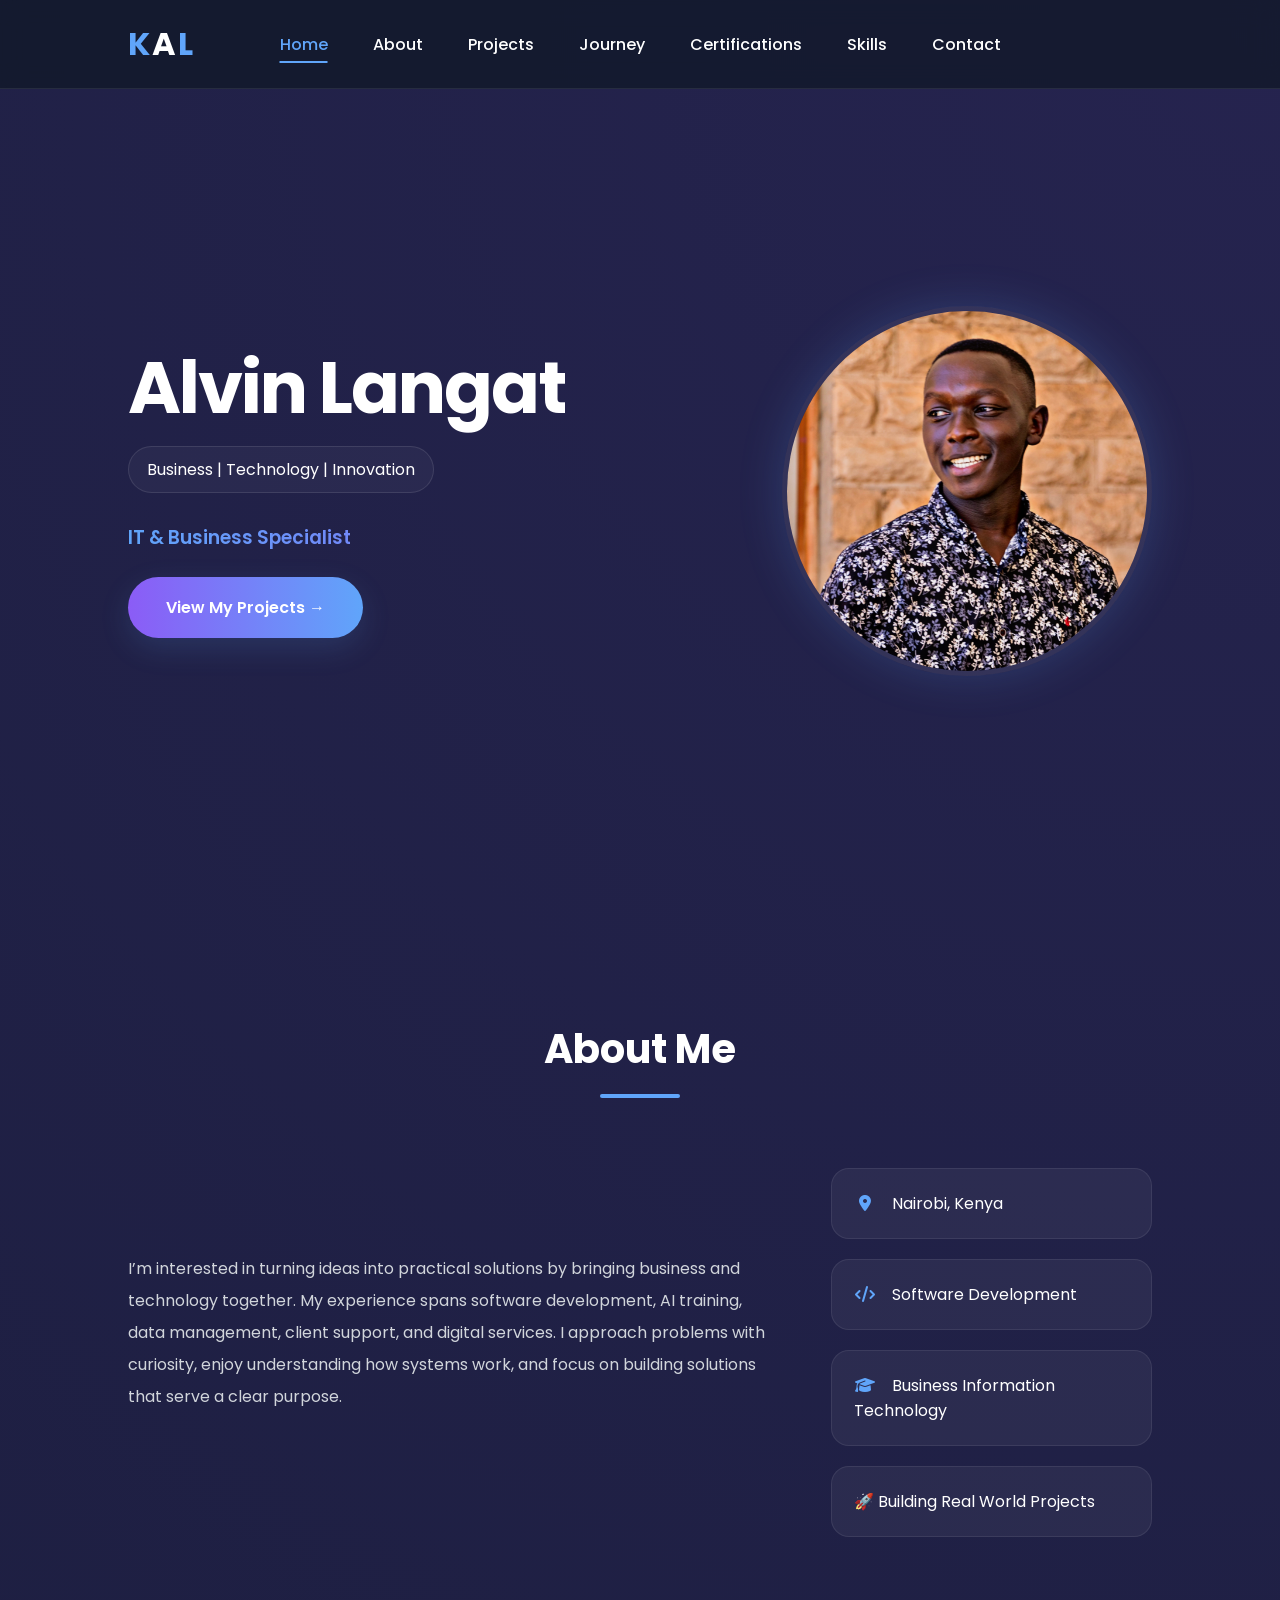
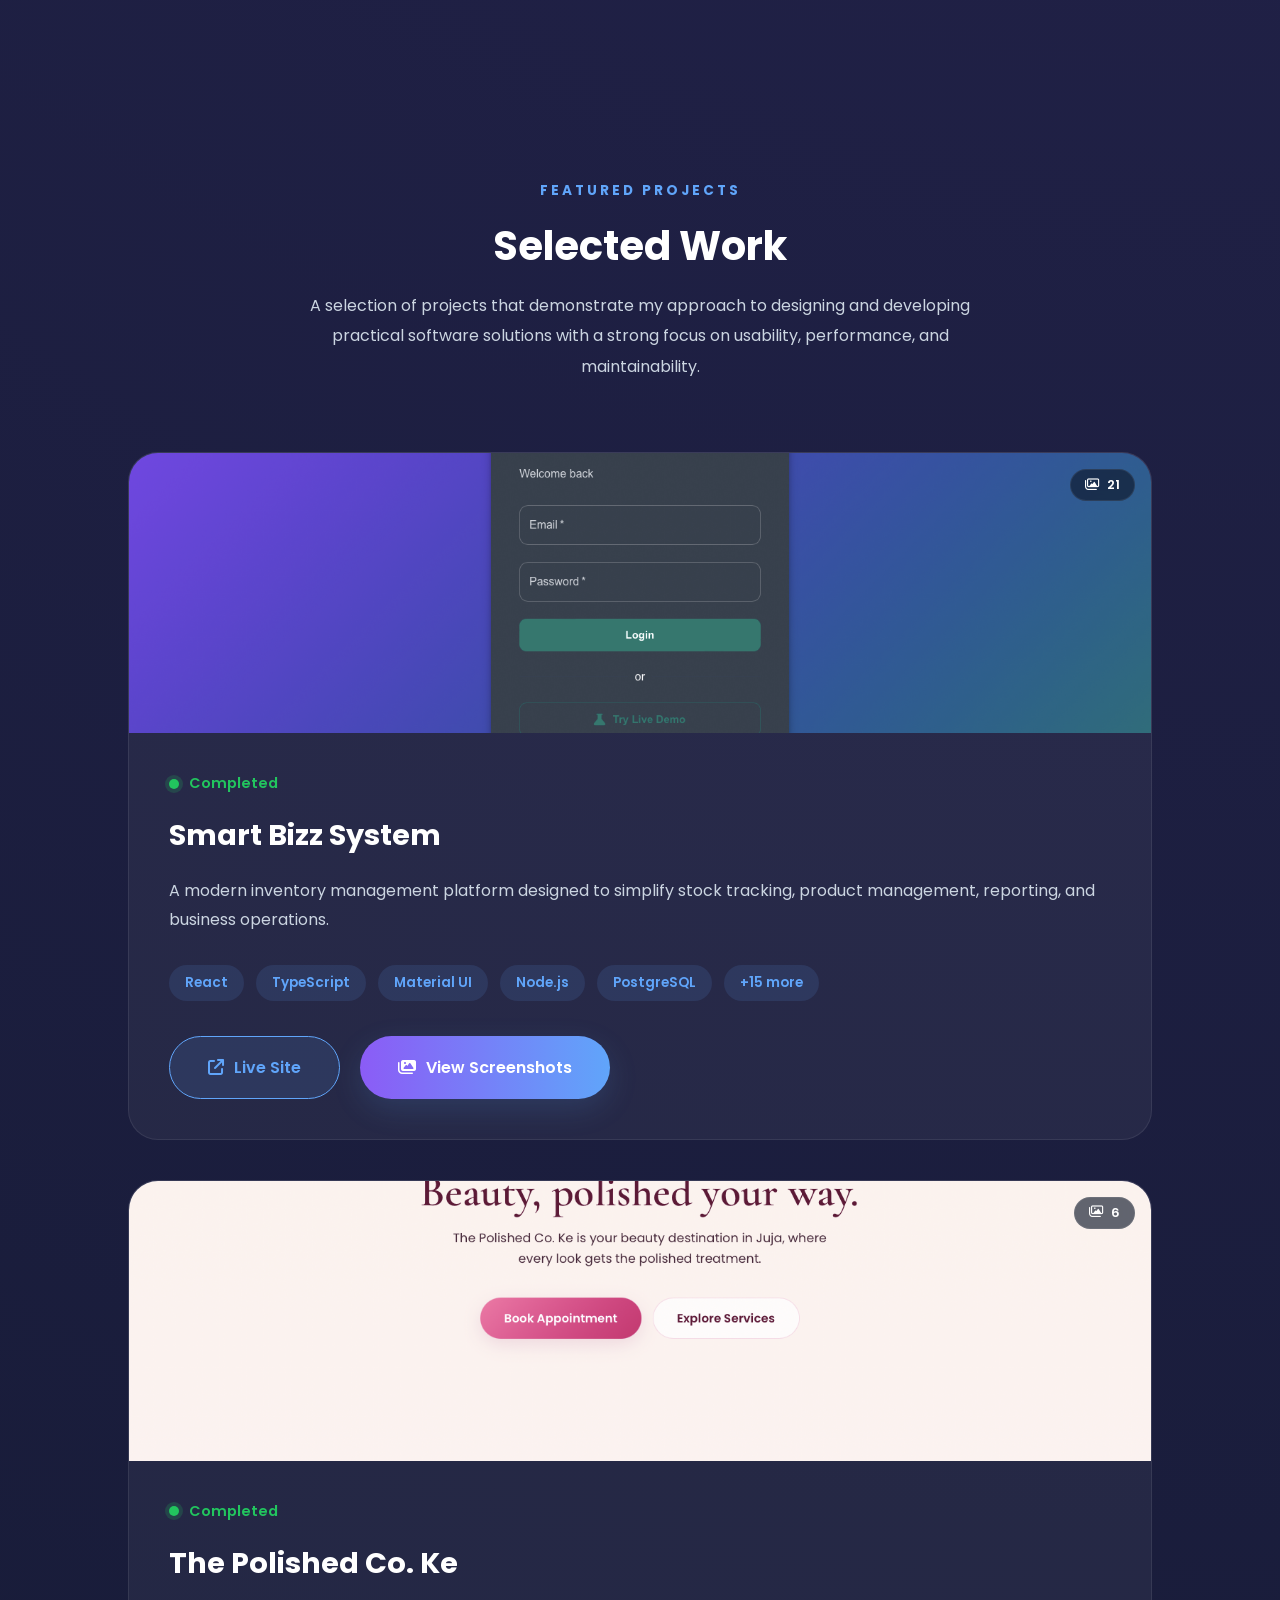
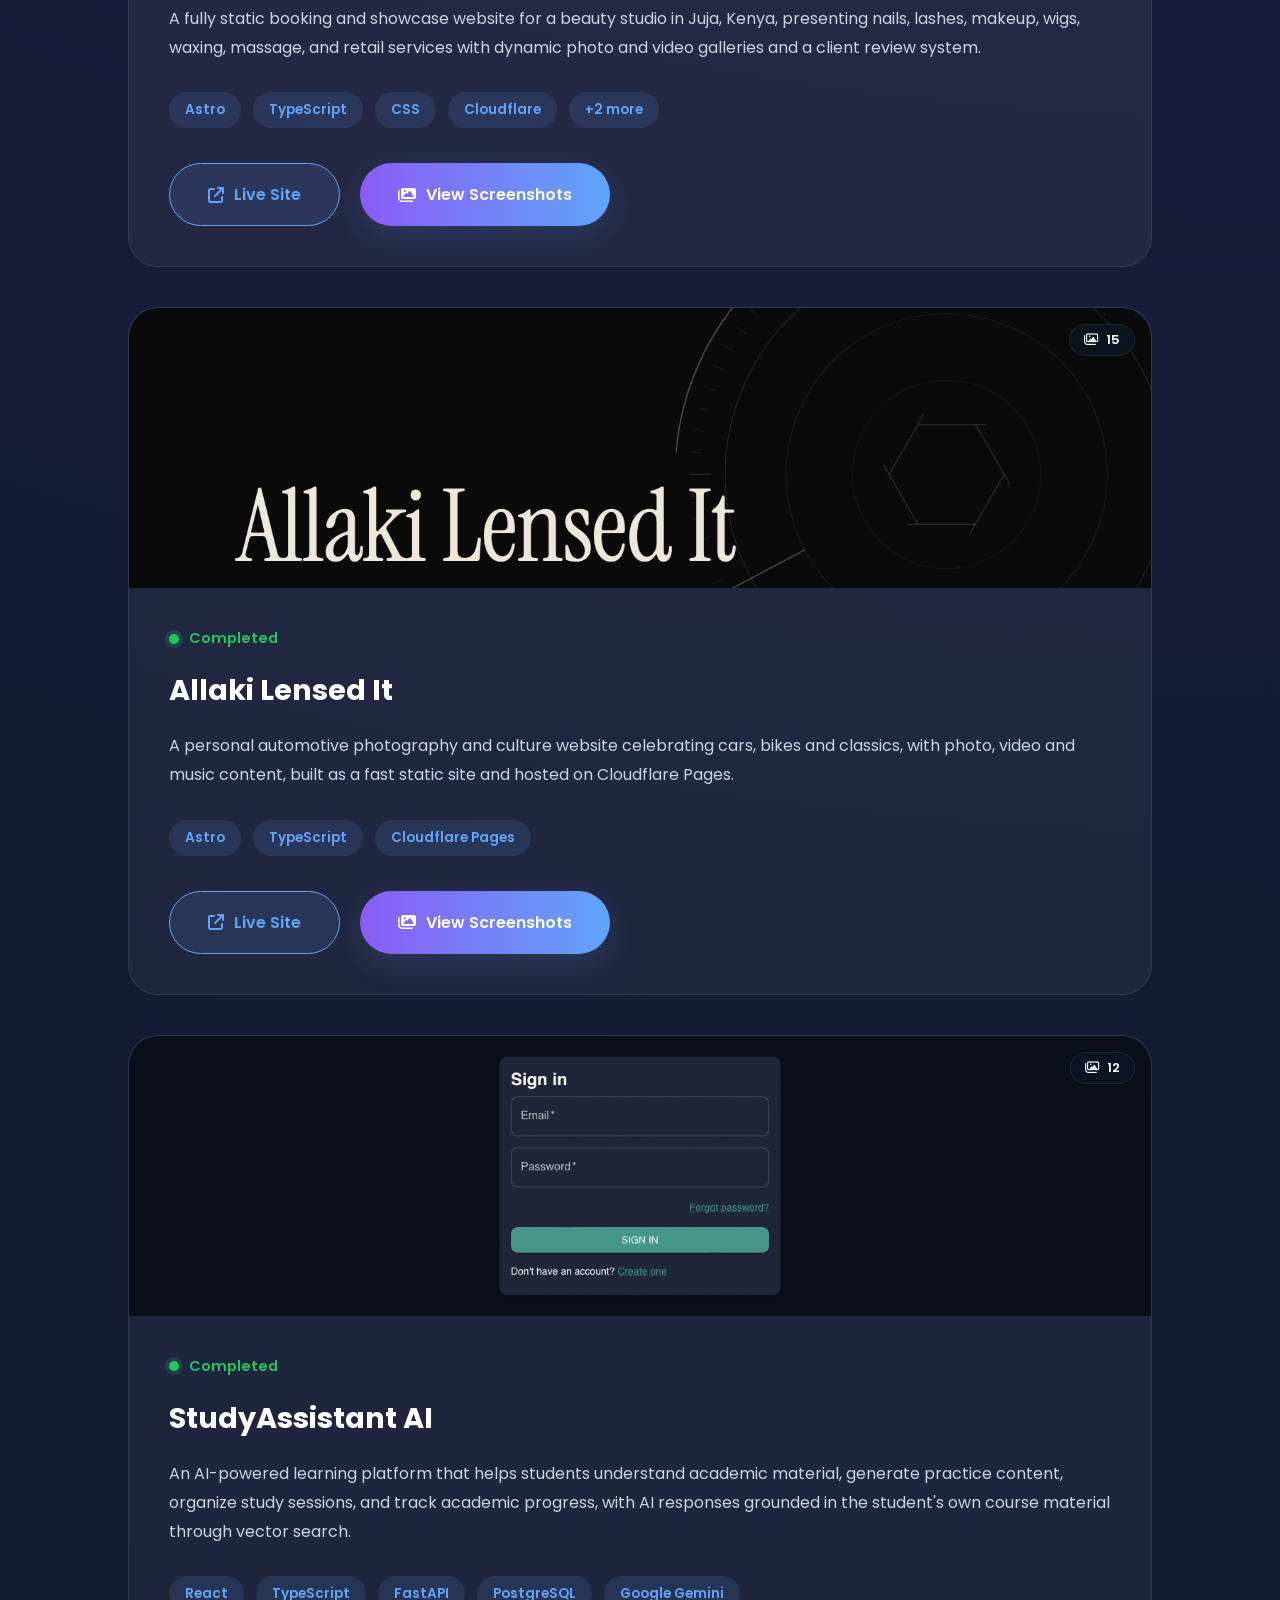
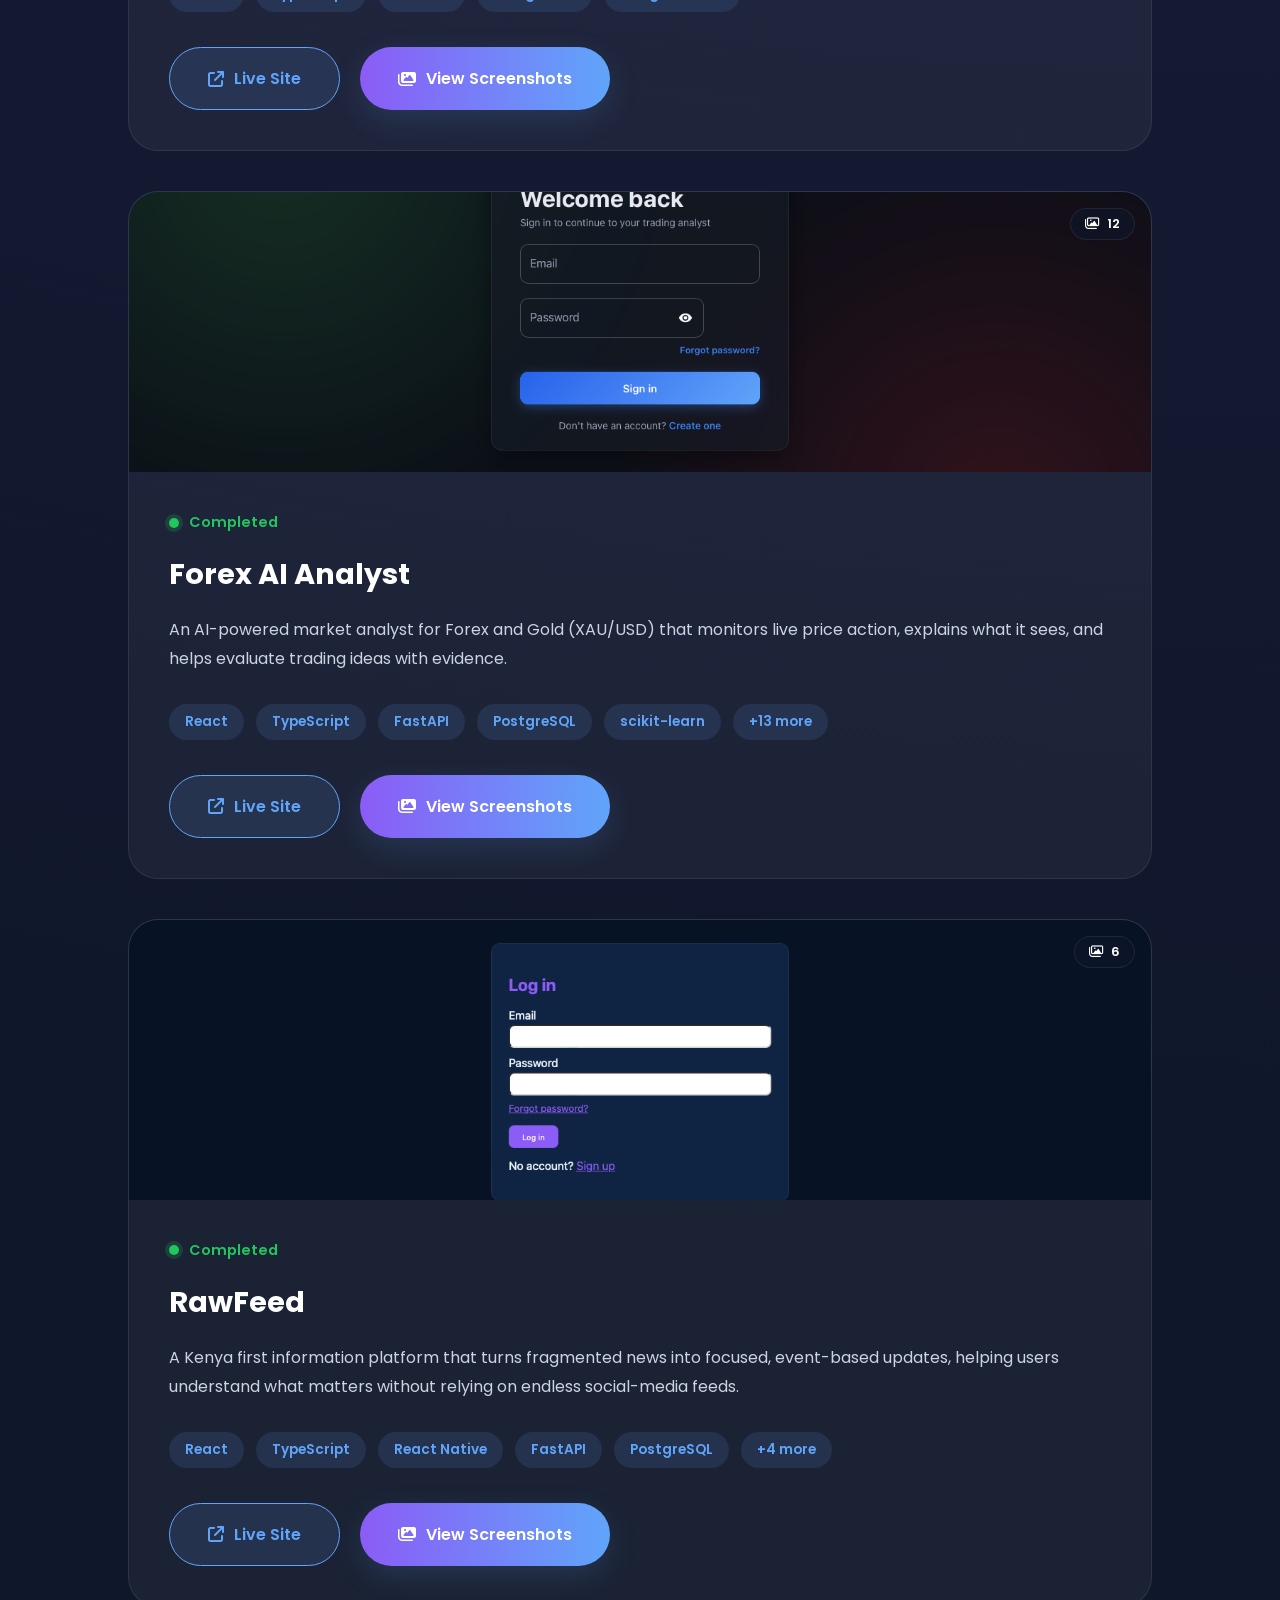
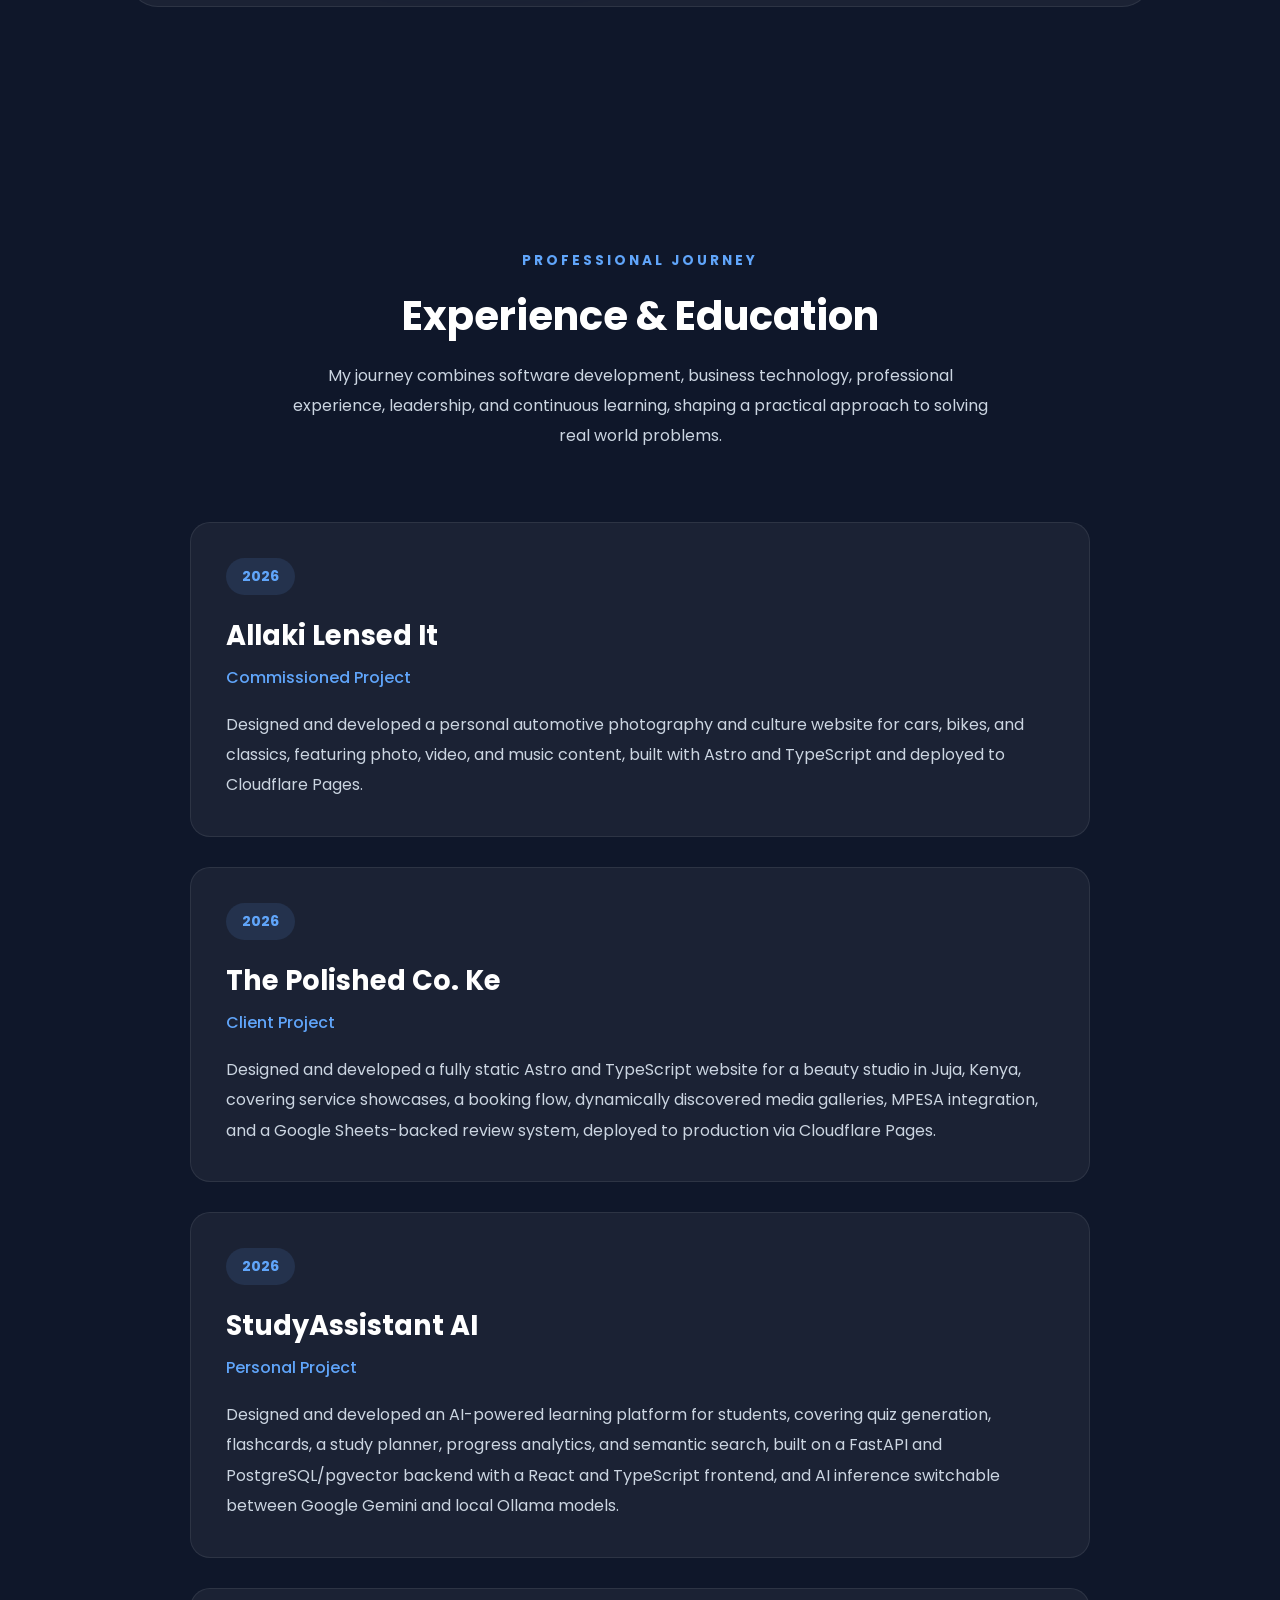
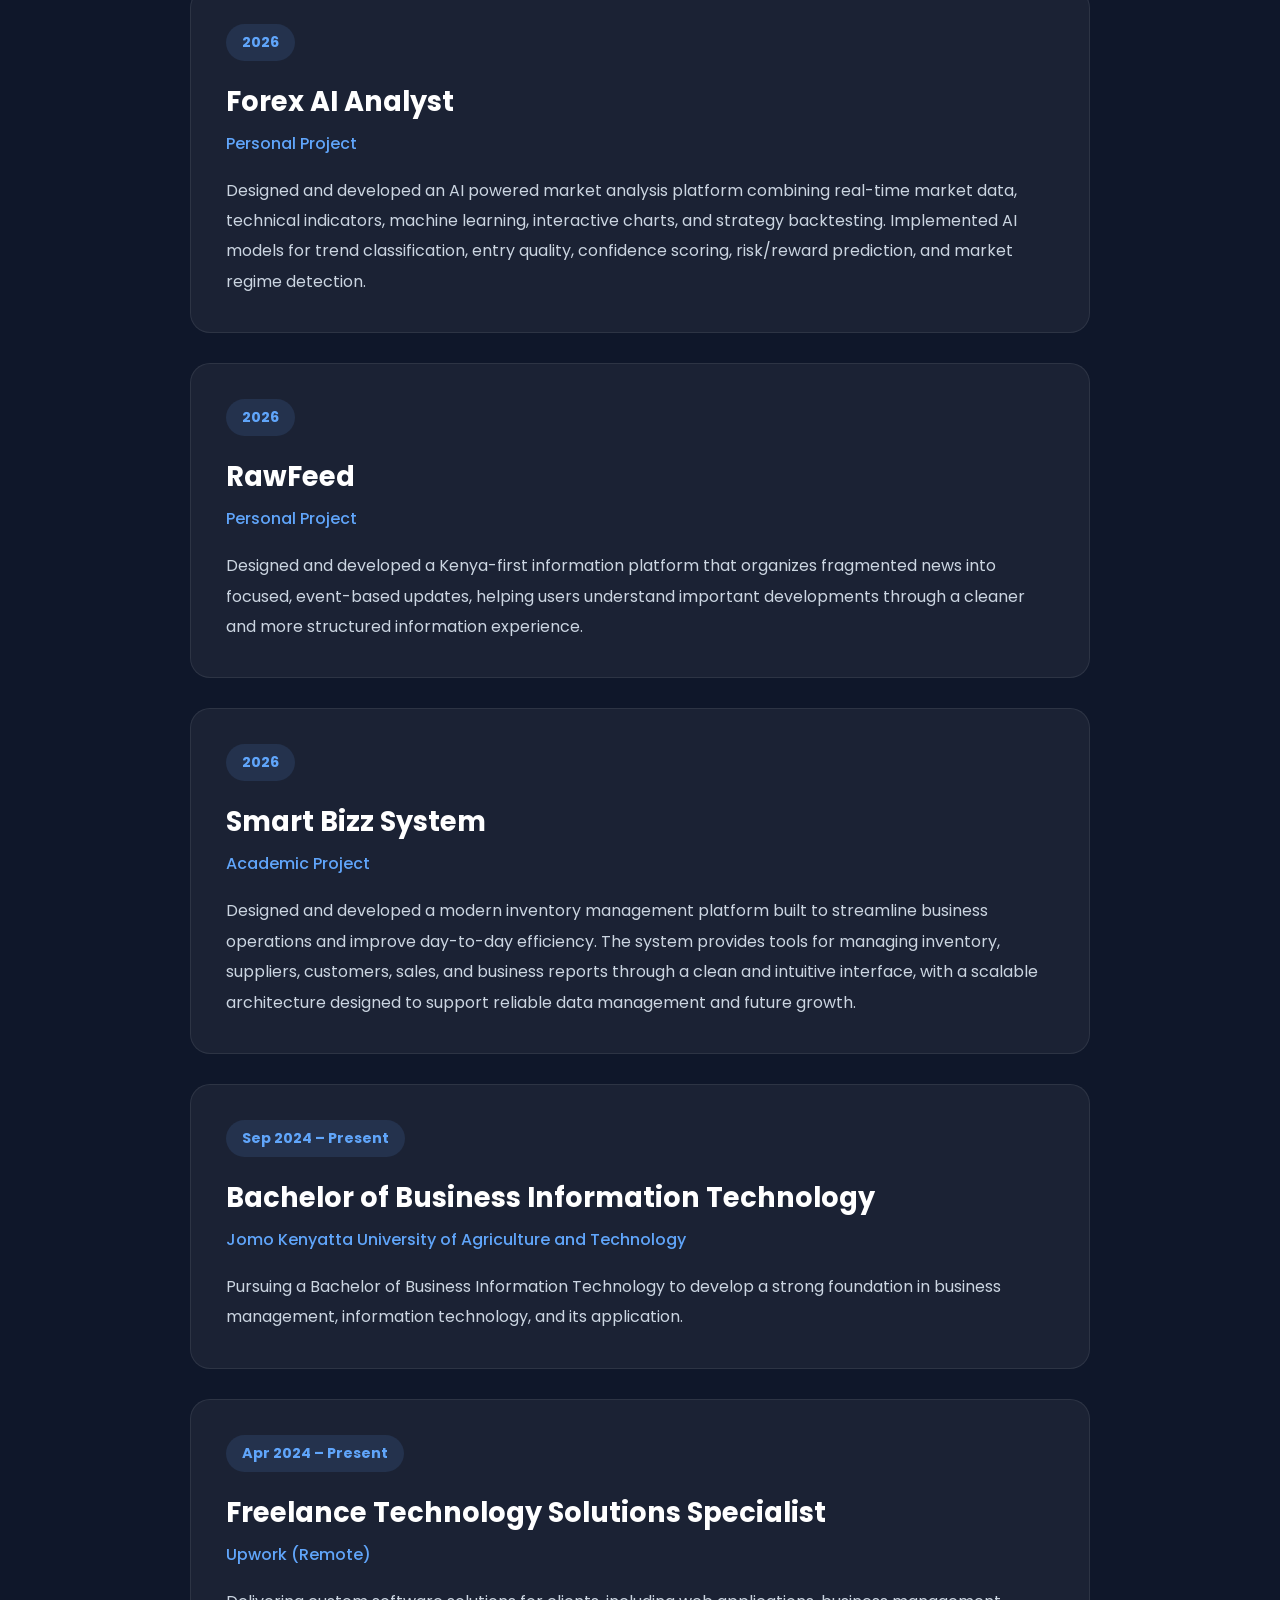
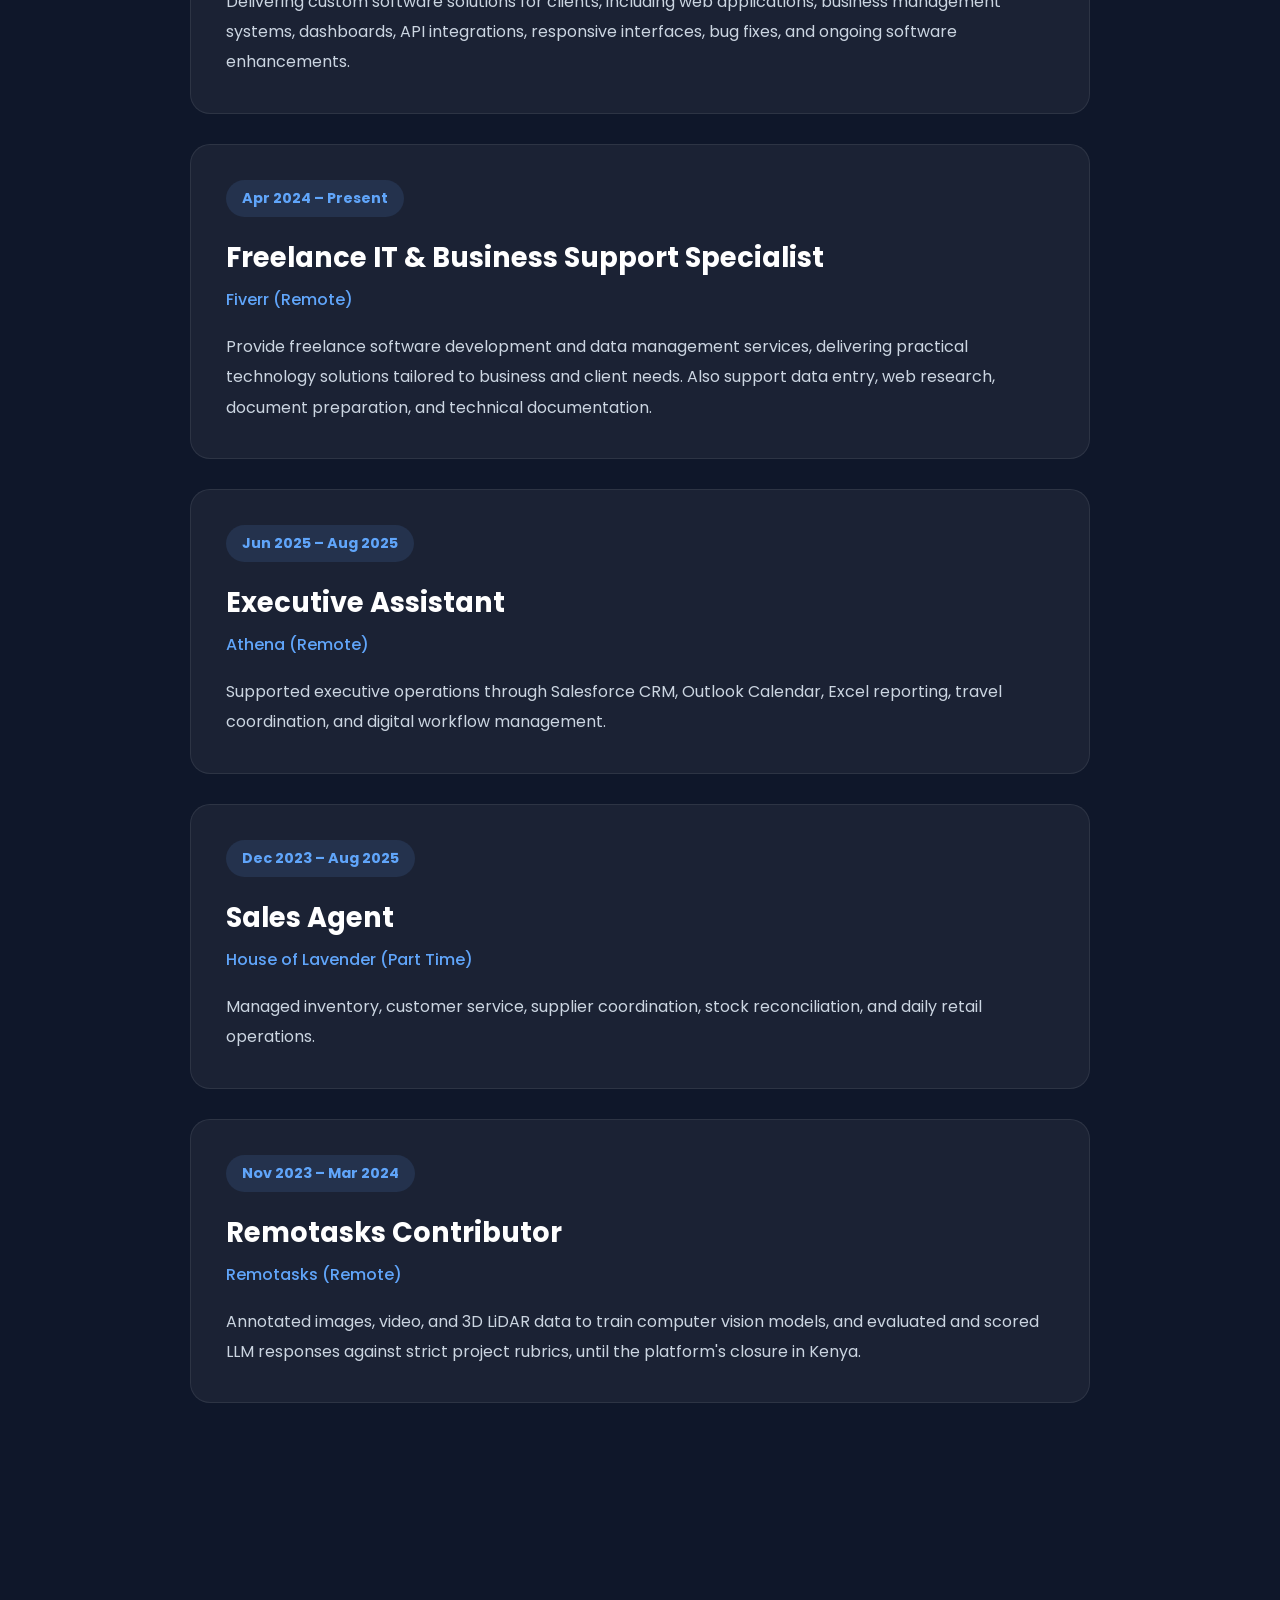
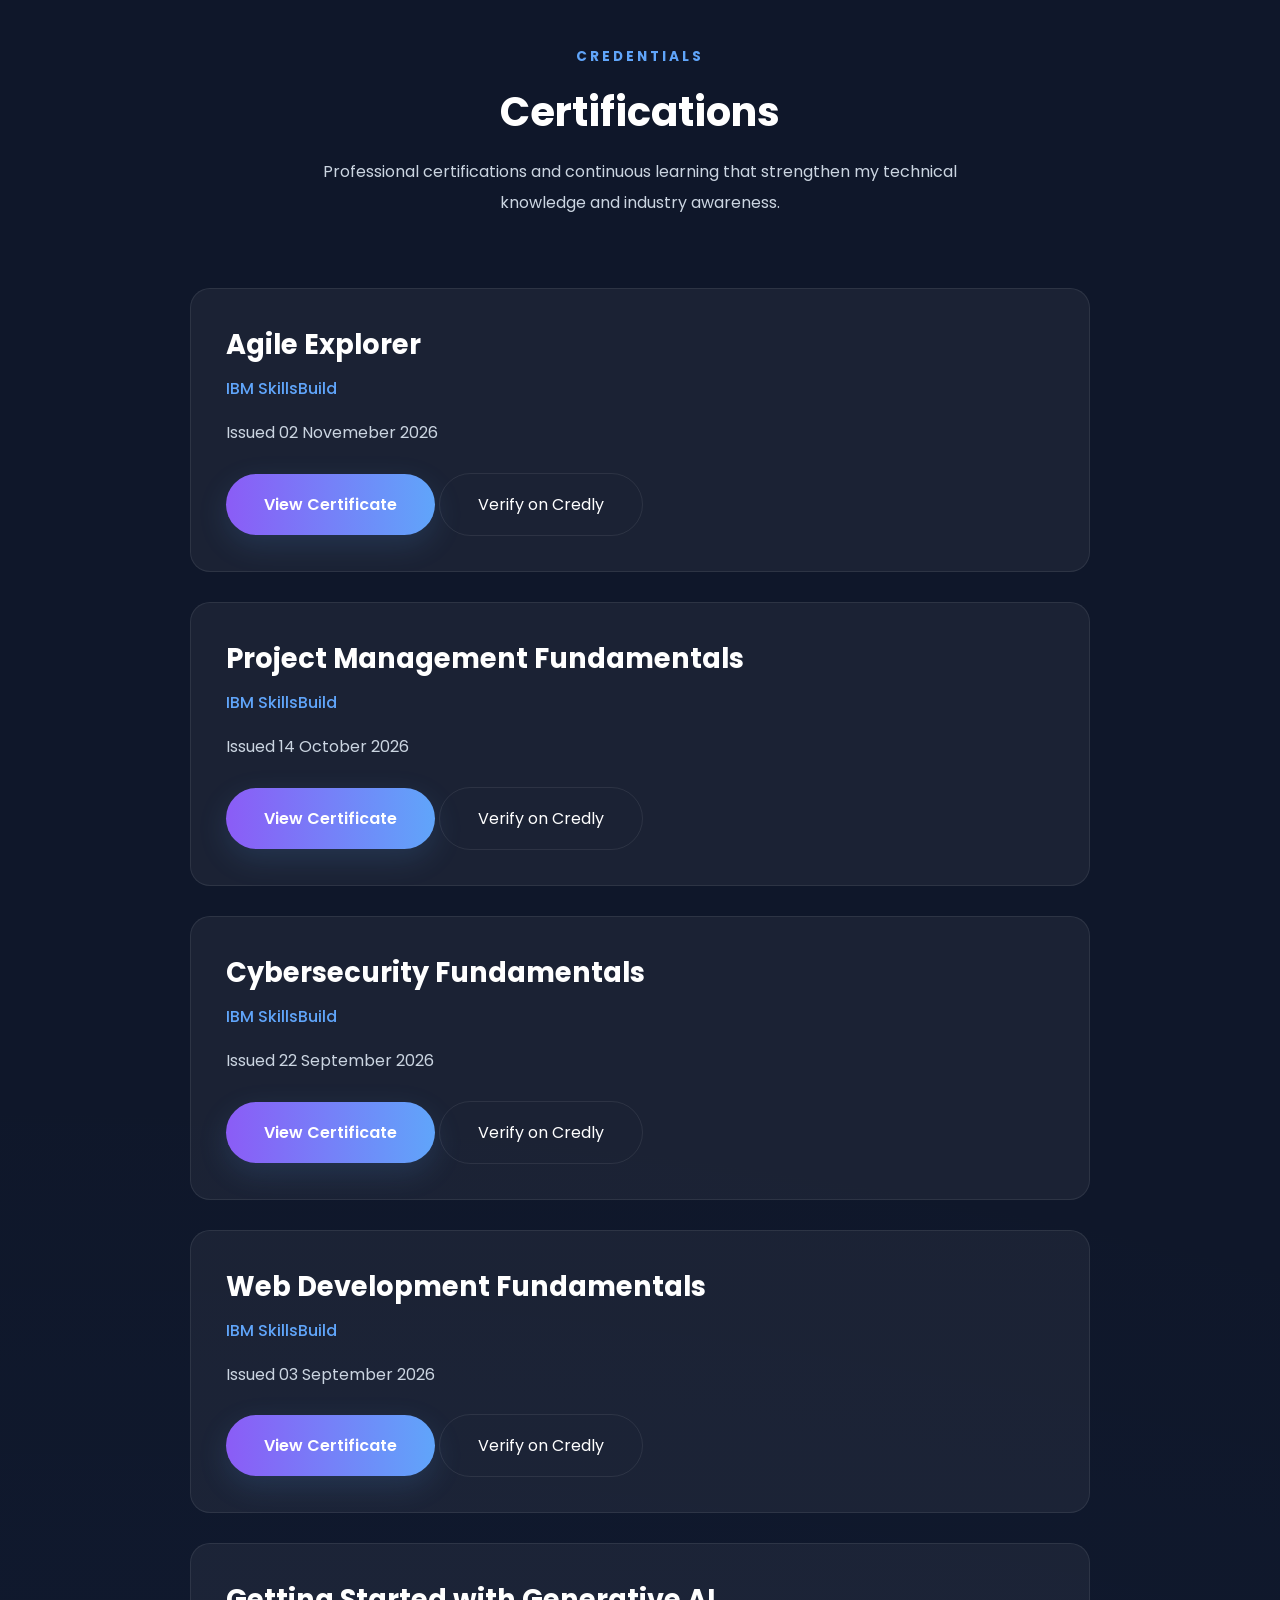
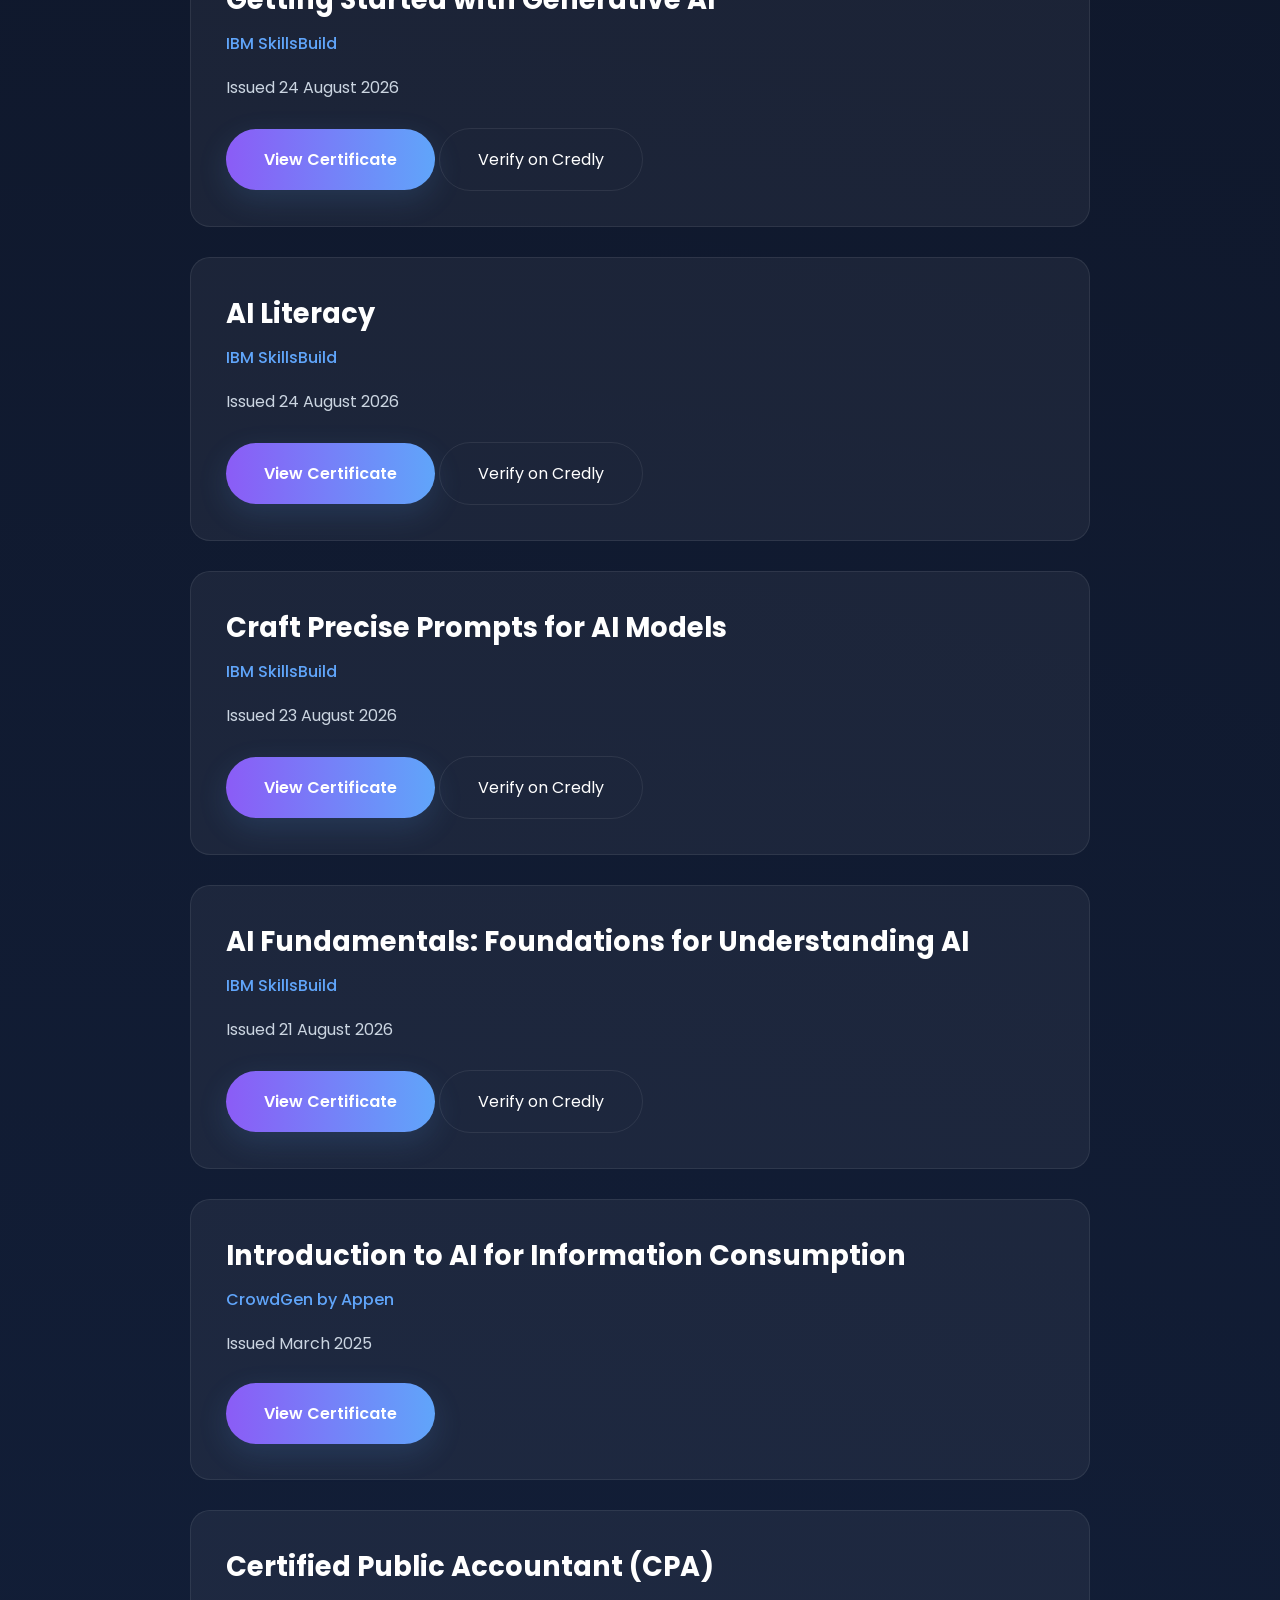
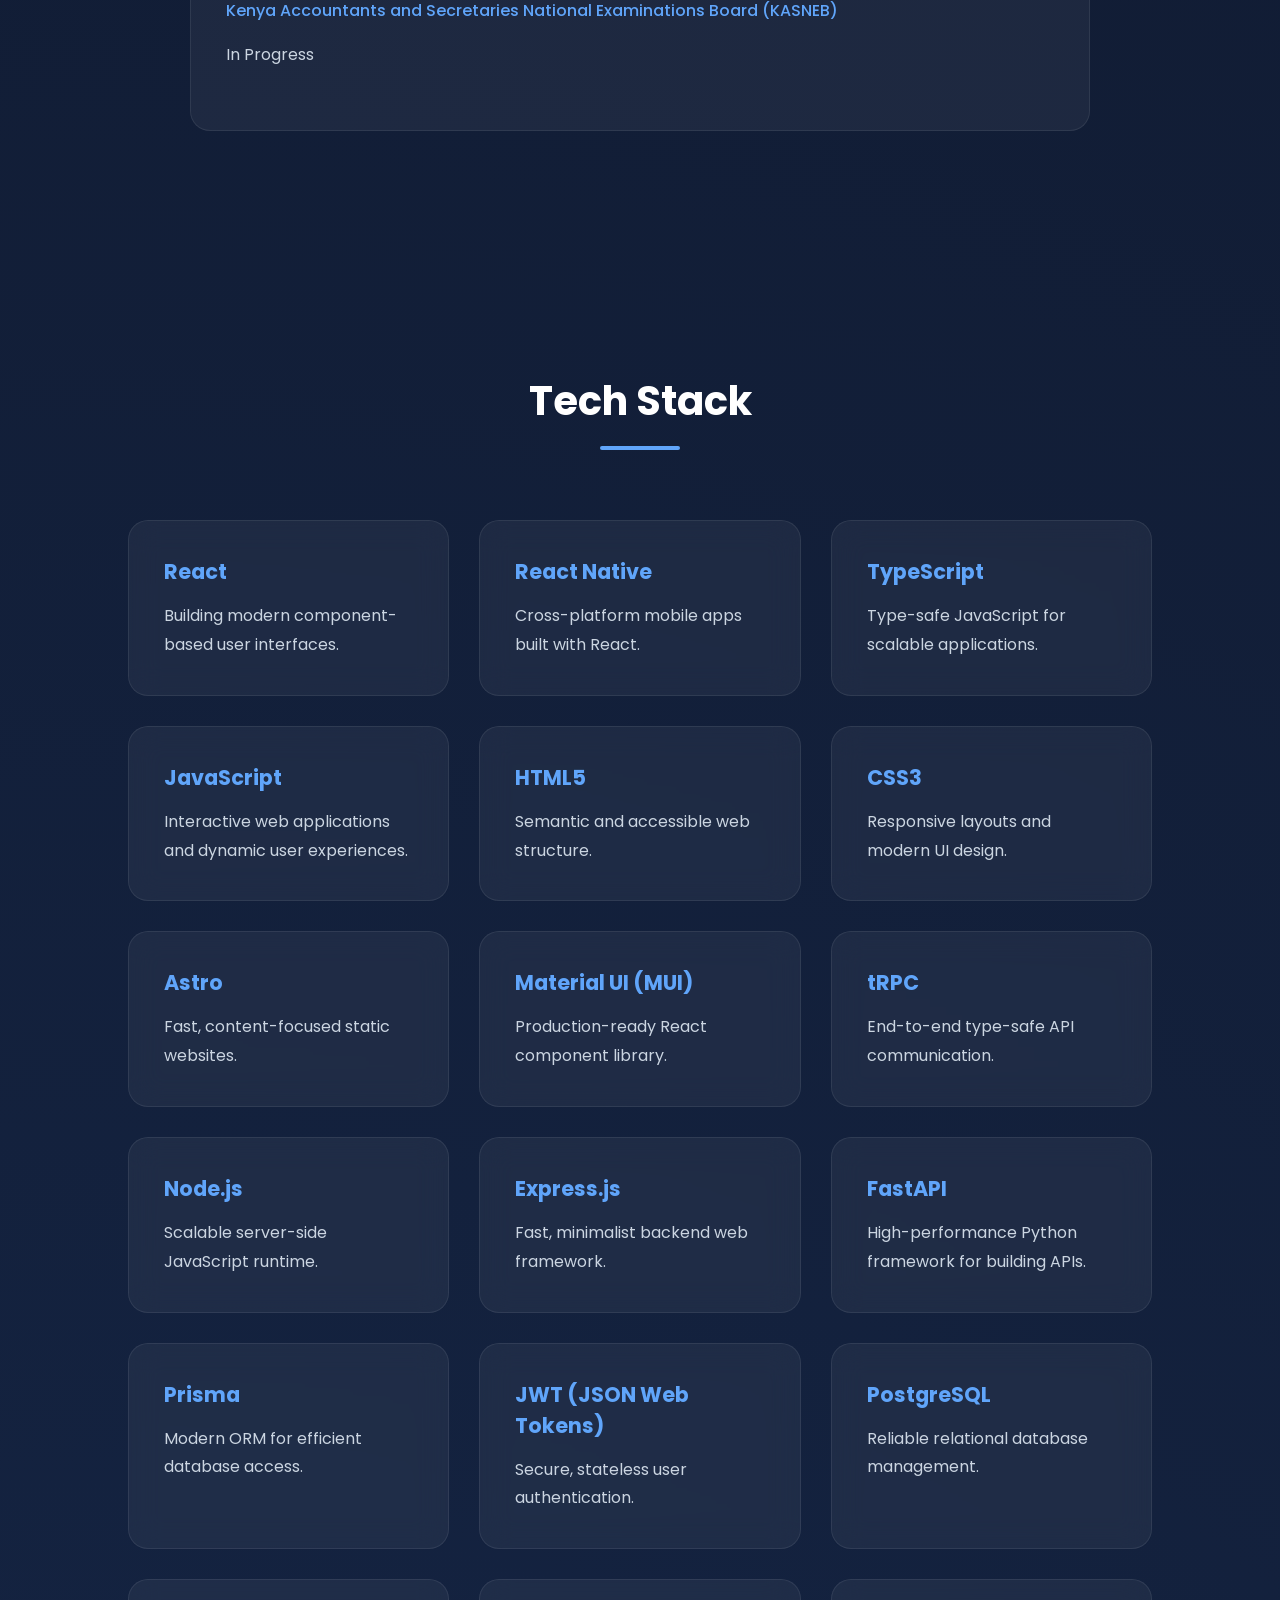
==== commit 1742d2a6: "Update about me" ====
--- a/index.html
+++ b/index.html
@@ -72,23 +72,20 @@
 
         <div class="hero-text">
 
+            
+
+            <h1>
+                Alvin Langat
+            </h1>
+
             <div class="hero-badge">
                 Business | Technology | Innovation
             </div>
 
-            <h1>
-                Alvin Langat
-            </h1>
-
             <h3>
                 IT & Business Specialist
             </h3>
 
-            <p>
-                I build practical software solutions that bridge technology
-                and business, creating applications that solve real world
-                problems.
-            </p>
 
             <a href="#projects" class="btn">
                 View My Projects →
@@ -118,7 +115,7 @@
         <div class="about-text">
 
             <p>
-                I’m a business technology professional who connects technology with real business needs. I build practical applications, business systems, AI/ML solutions, and digital tools designed to solve real problems and deliver meaningful value. My approach combines technical expertise with an understanding of business requirements, with a focus on creating solutions that are simple, reliable, and genuinely useful.
+                I’m interested in turning ideas into practical solutions by bringing business and technology together. My experience spans software development, AI training, data management, client support, and digital services. I approach problems with curiosity, enjoy understanding how systems work, and focus on building solutions that serve a clear purpose.
             </p>
 
             <!--
